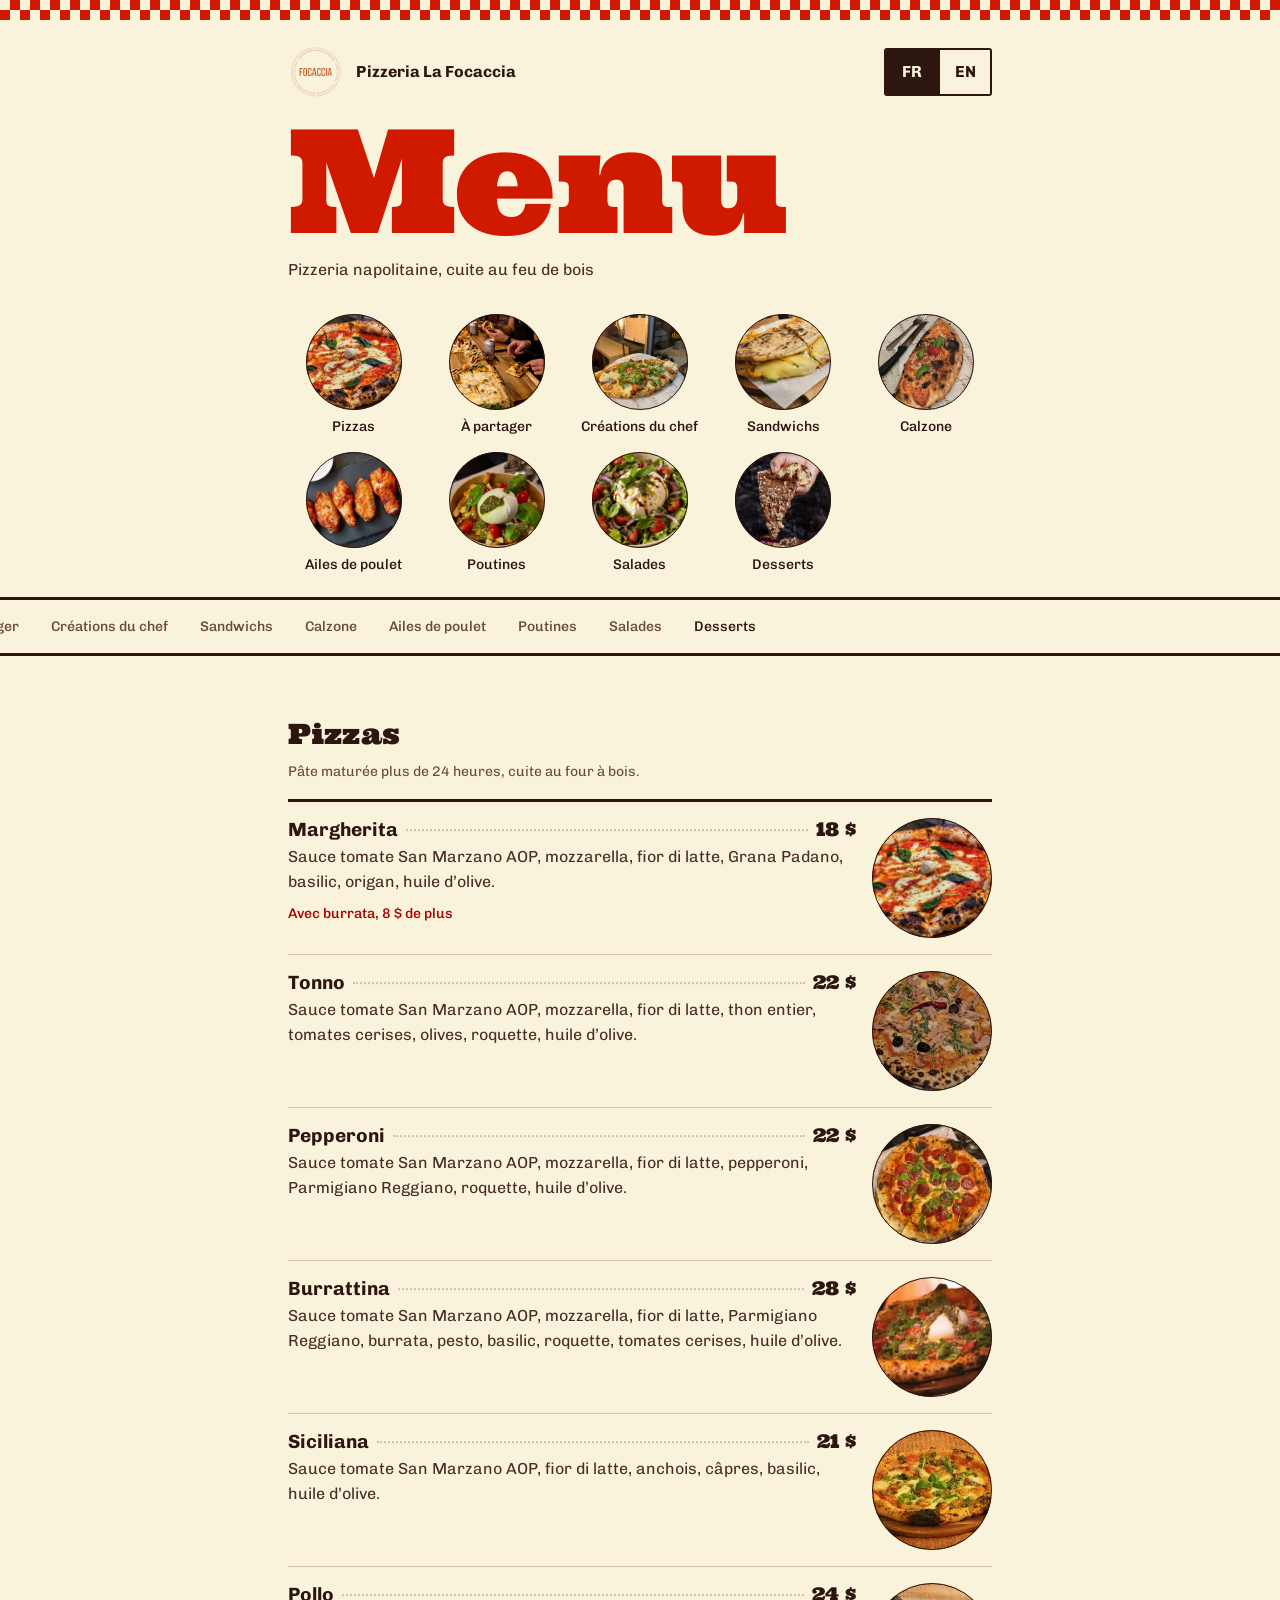
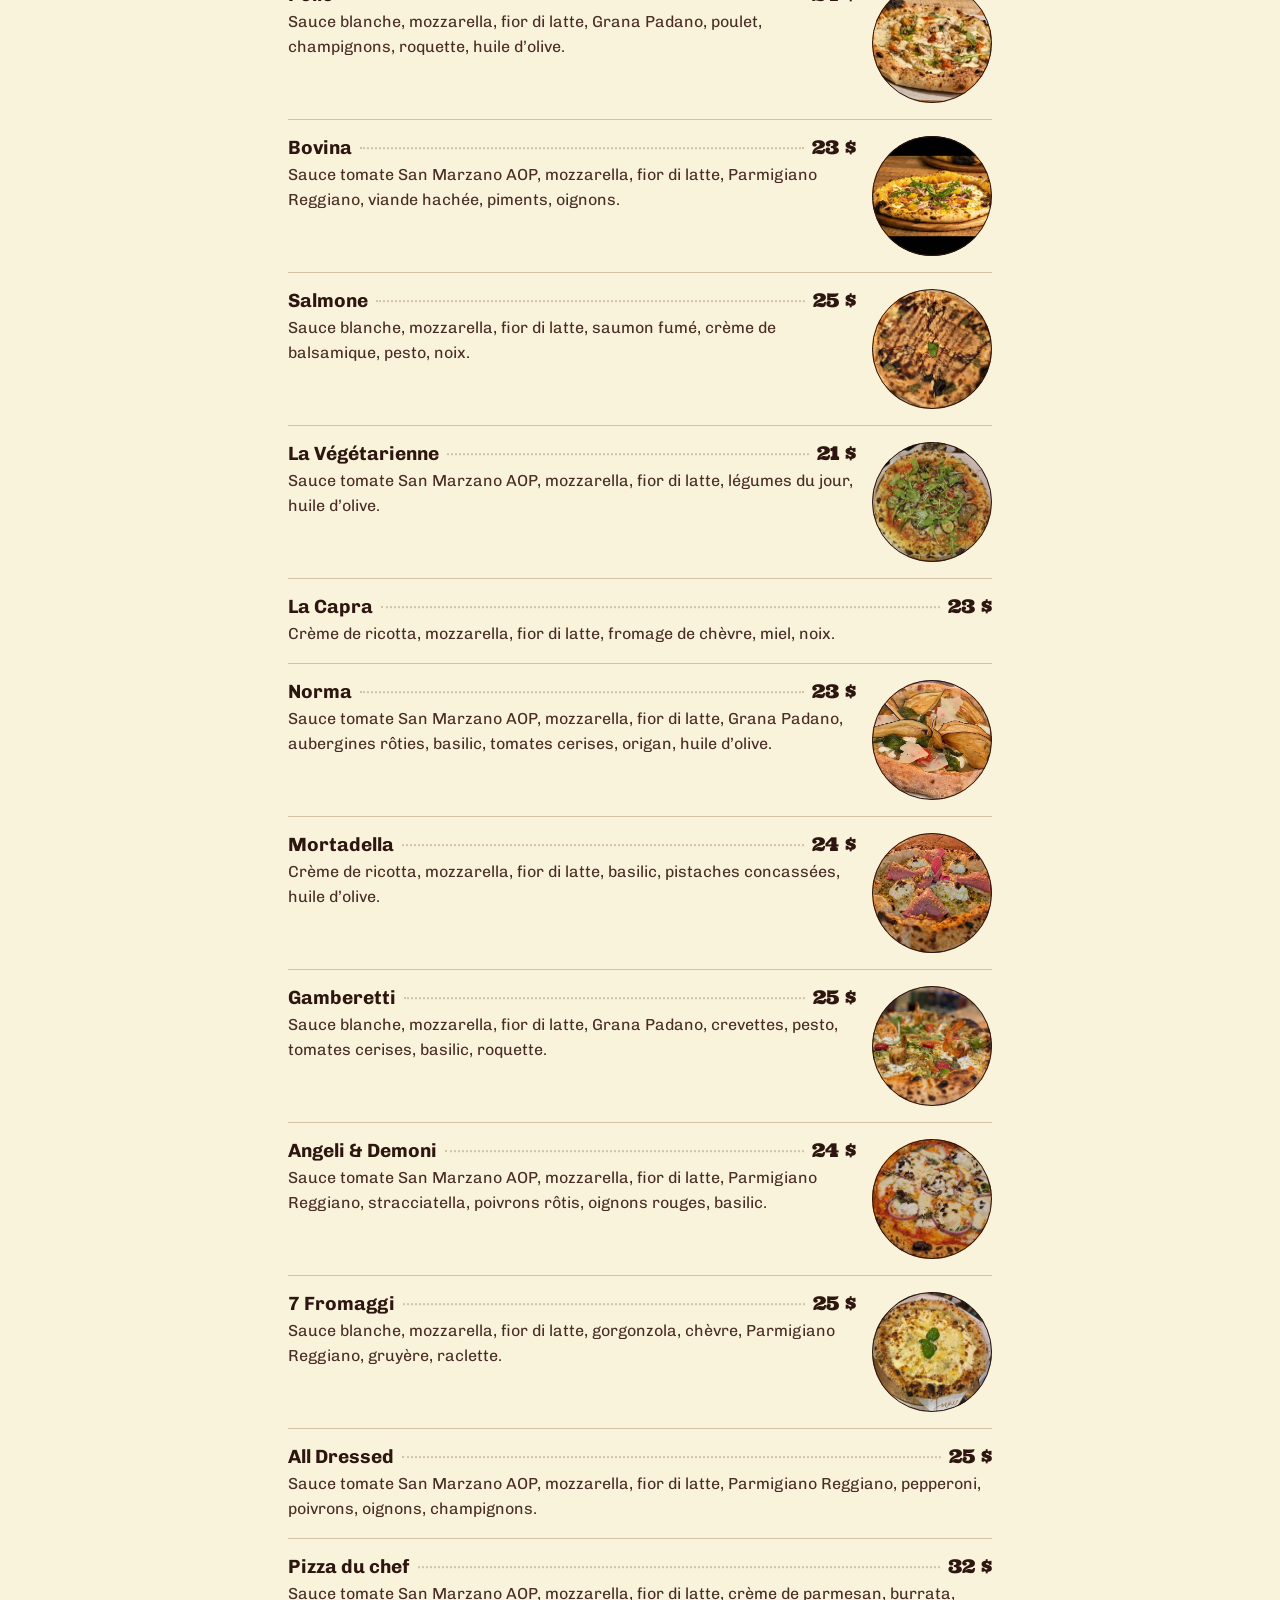
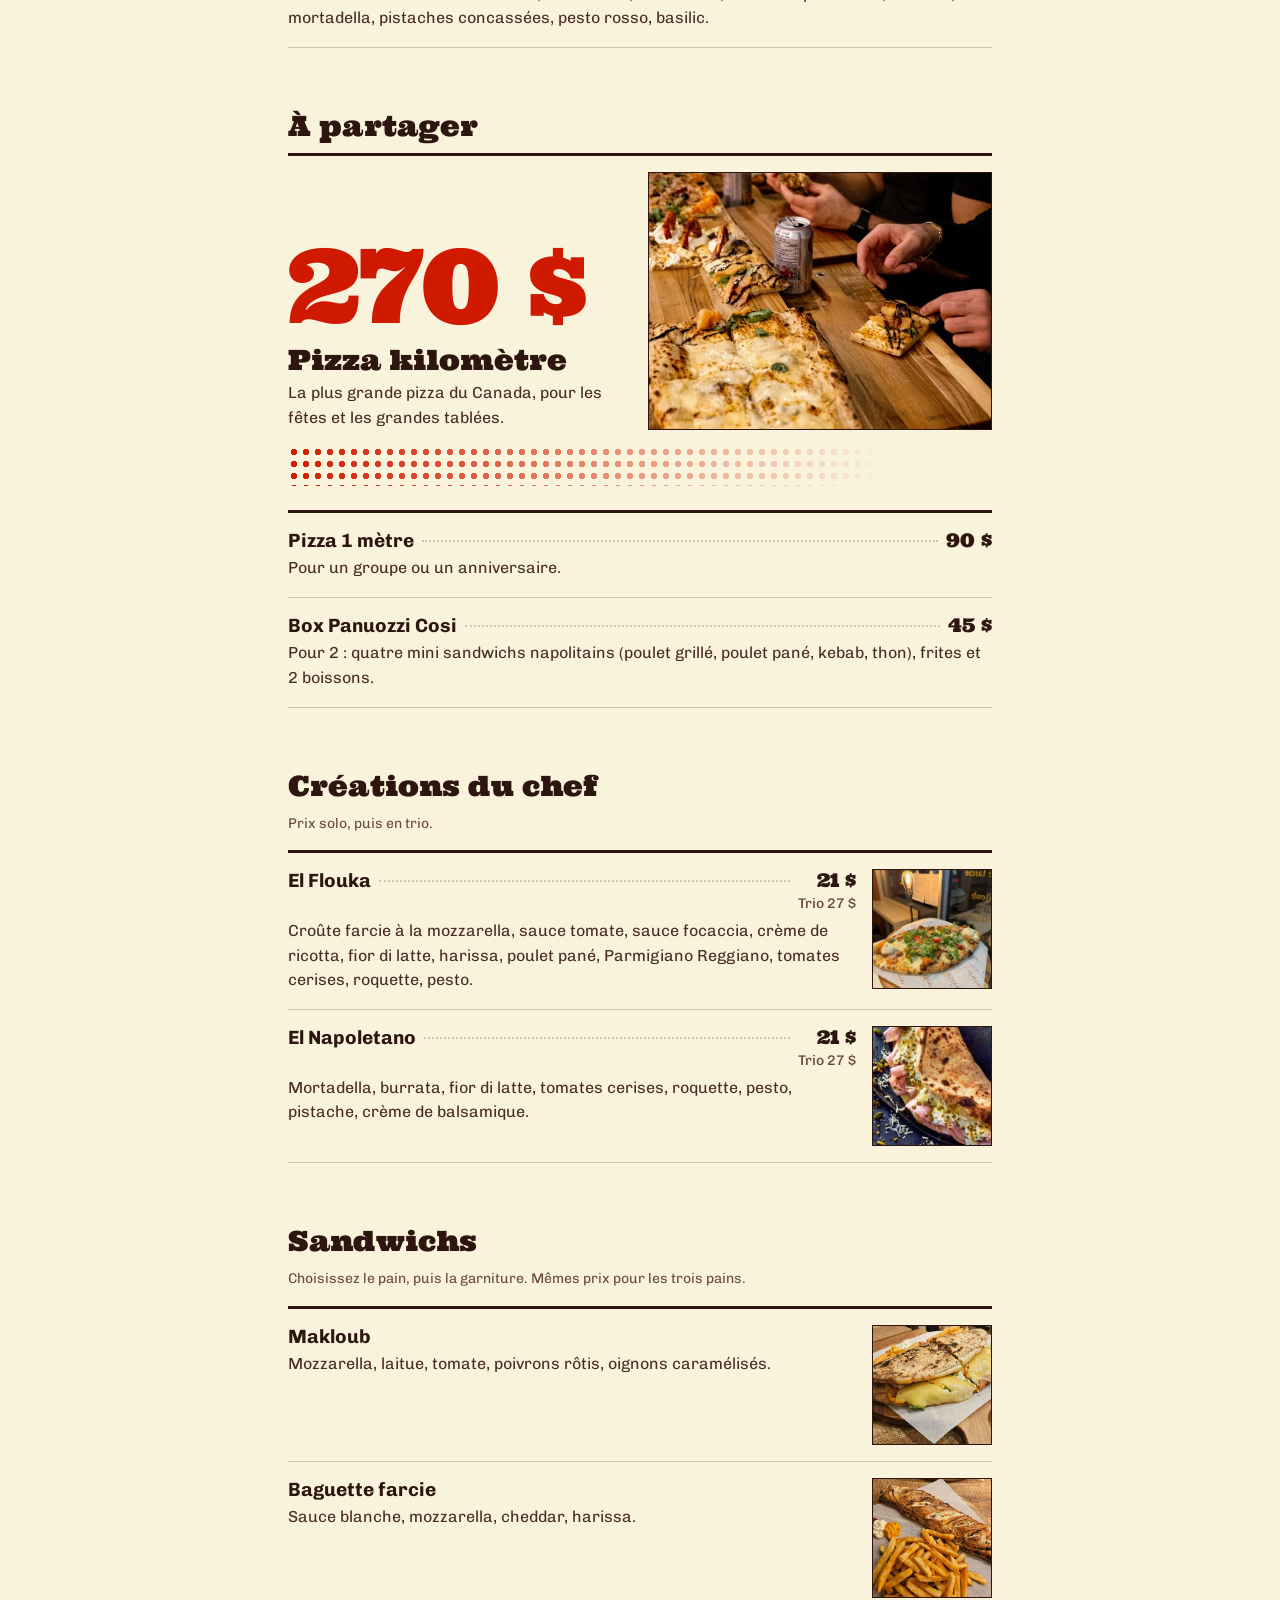
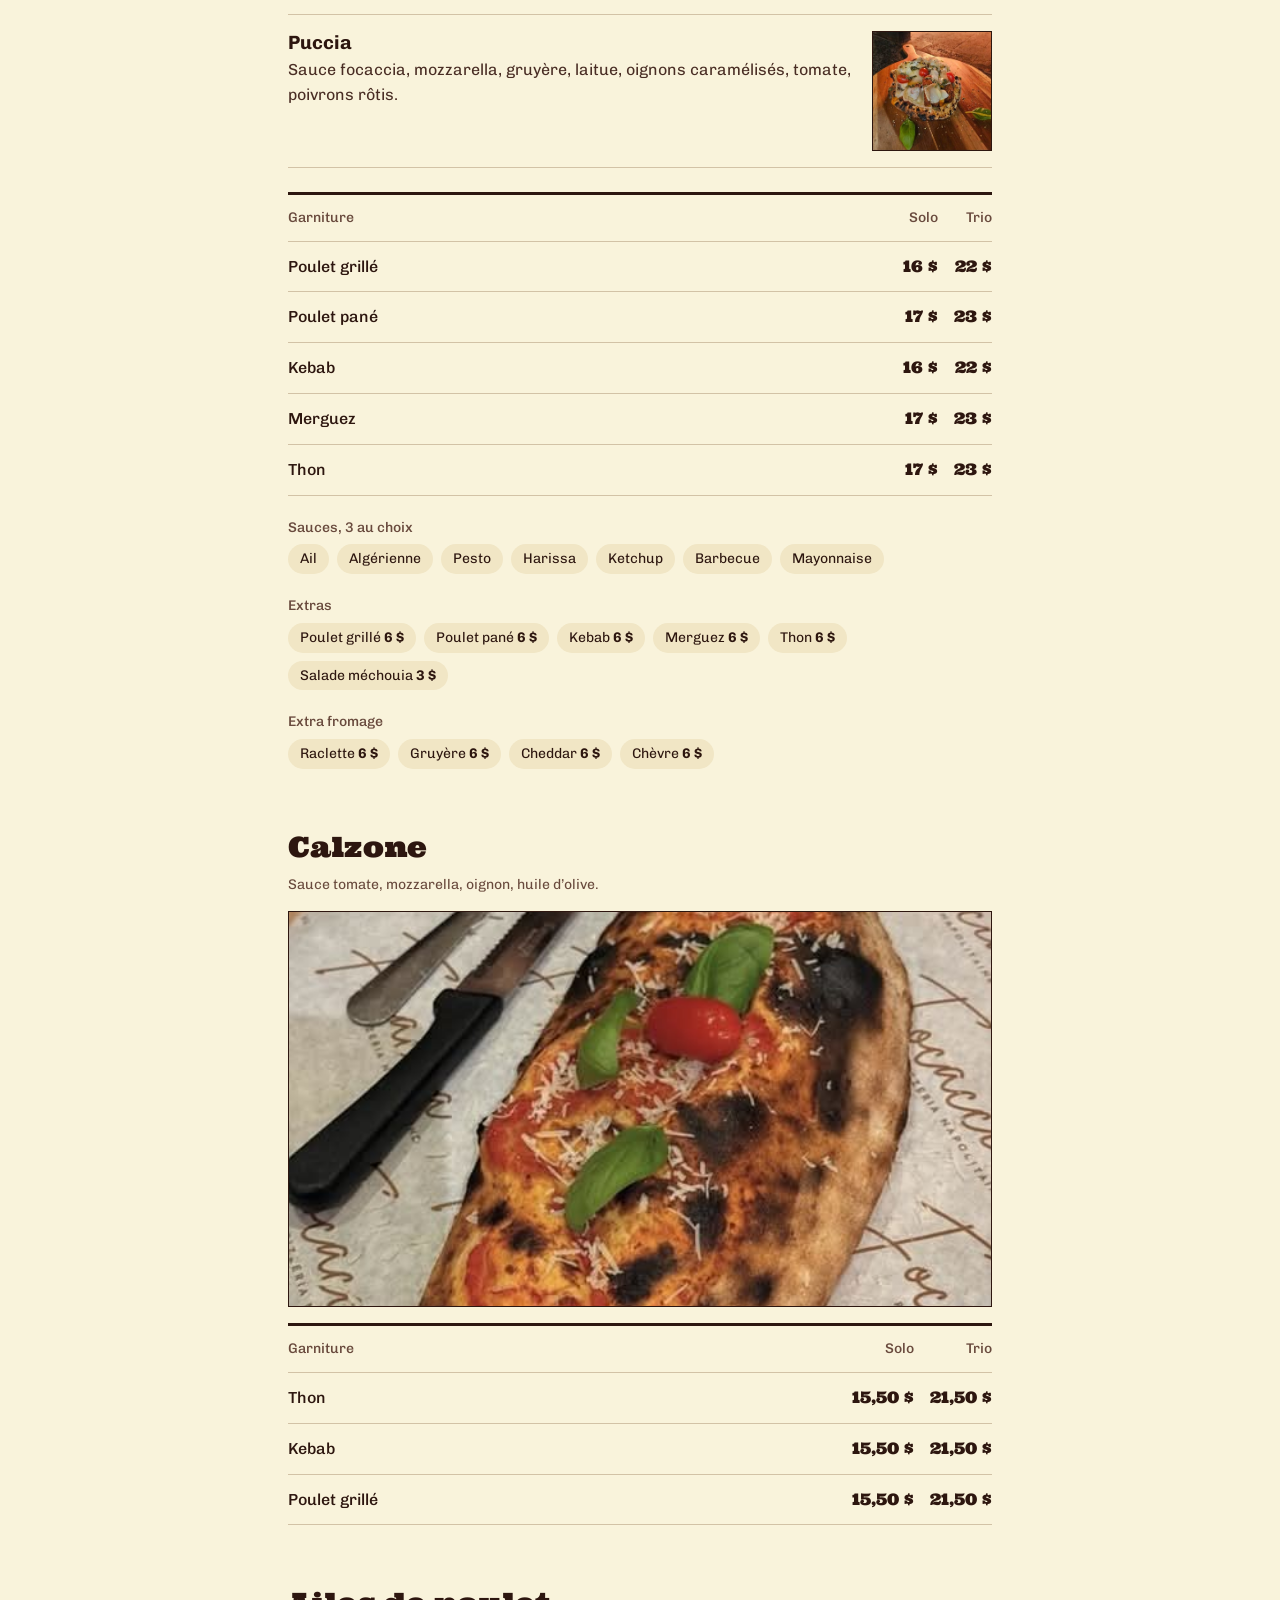
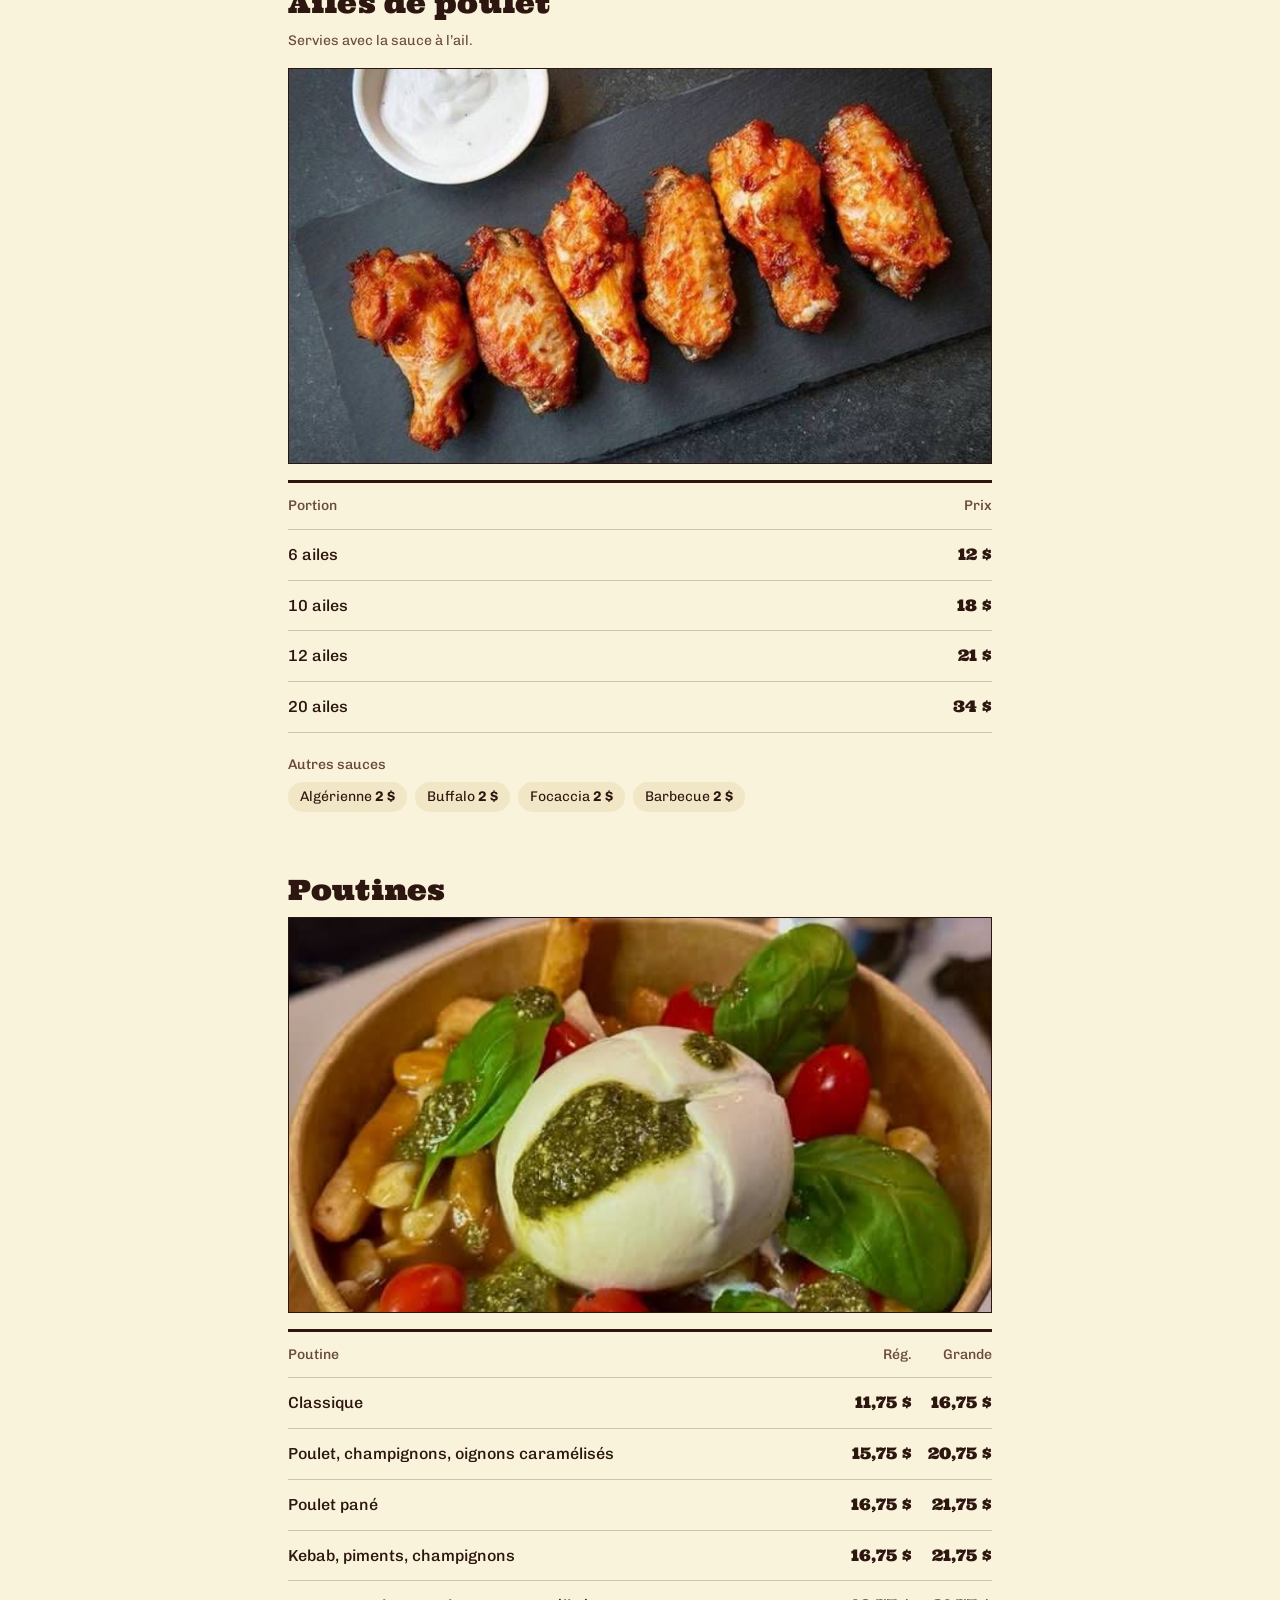
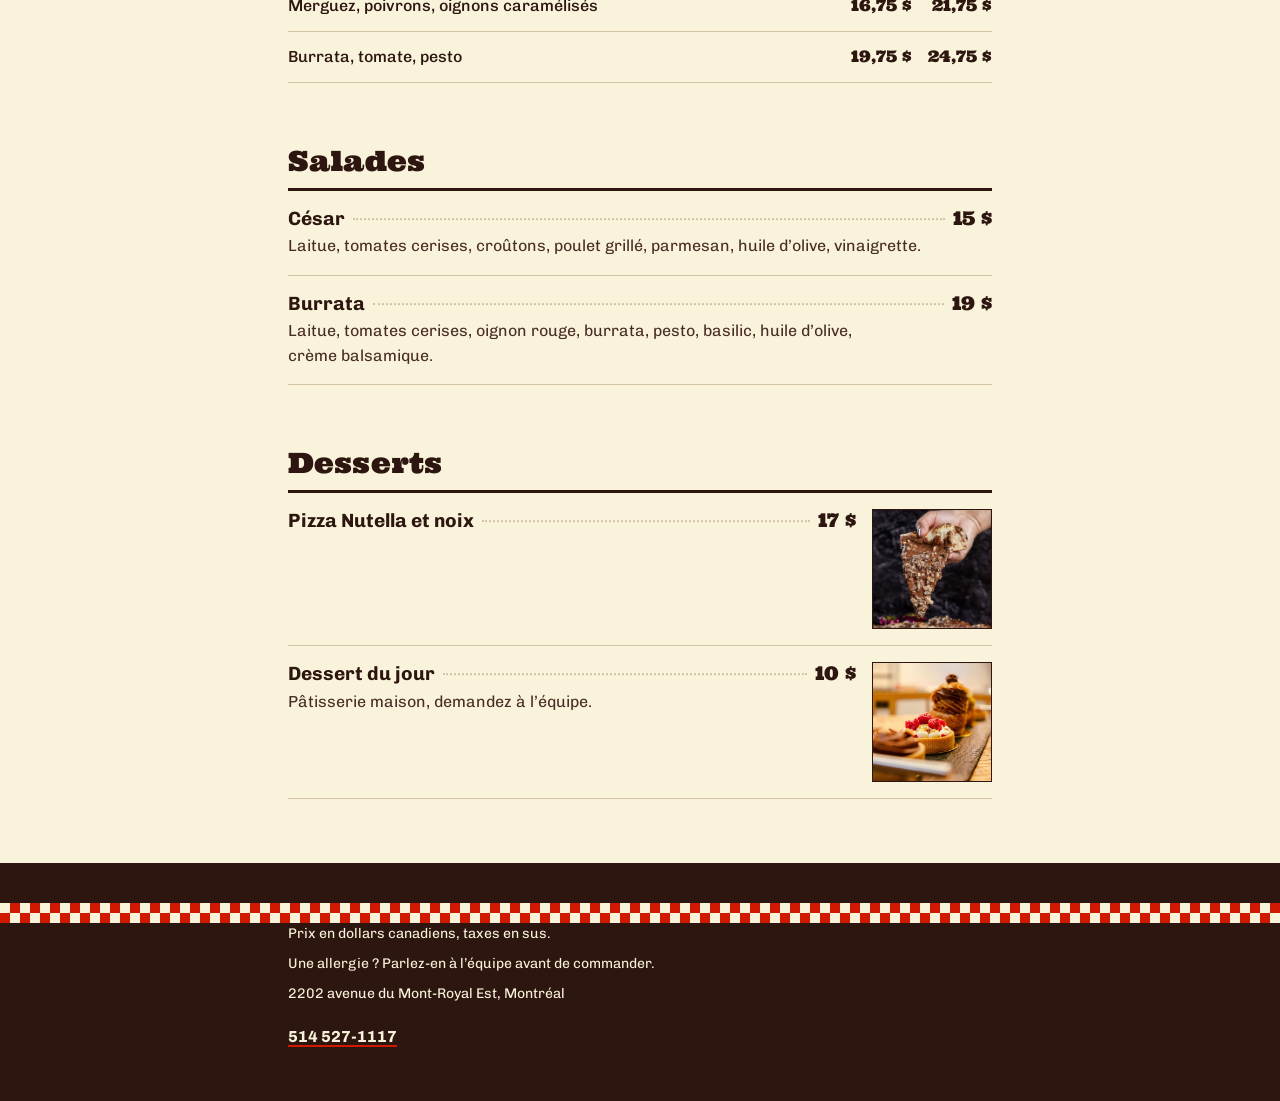
==== docs/index.html @ eb67ea98 "Salades : nouvelle photo dans la vignette ronde uniquement Co-Authored-By: Claude Opus 5.5 <noreply@" ====
<!doctype html>
<html lang="fr">
<head>
<meta charset="utf-8">
<meta name="viewport" content="width=device-width, initial-scale=1, viewport-fit=cover">
<meta name="description" content="Le menu de la pizzeria La Focaccia : pizzas napolitaines, sandwichs, poutines et desserts, avec les prix.">
<meta name="theme-color" content="#f6eed7">
<title>Menu, Pizzeria La Focaccia</title>
<link rel="alternate" hreflang="en" href="en.html">
<link rel="icon" href="img/logo-favicon.png">
<link rel="preconnect" href="https://fonts.googleapis.com">
<link rel="preconnect" href="https://fonts.gstatic.com" crossorigin>
<link href="https://fonts.googleapis.com/css2?family=Ultra&family=Chivo:wght@400;500;700&display=swap" rel="stylesheet">
<link rel="stylesheet" href="styles.css">
</head>
<body>
<div class="checker" aria-hidden="true"></div>
<header class="masthead container">
  <div class="brand"><img class="logo" src="img/logo-logo-focaccia-tampon.png" alt="Logo de la pizzeria La Focaccia" width="495" height="502" fetchpriority="high"><p class="brand-name">Pizzeria La Focaccia</p><nav class="lang" aria-label="Langue"><a href="index.html" hreflang="fr" lang="fr" class="lang-btn" aria-current="page"><span aria-hidden="true">FR</span><span class="visually-hidden">Français</span></a><a href="en.html" hreflang="en" lang="en" class="lang-btn"><span aria-hidden="true">EN</span><span class="visually-hidden">English</span></a></nav></div>
  <h1>Menu</h1>
  <p class="tagline">Pizzeria napolitaine, cuite au feu de bois</p>
</header>
<nav class="container cat-grid-wrap" aria-label="Aller à une catégorie"><ul class="cat-grid"><li><a href="#pizzas"><img class="cat-photo" src="img/pizzas-margherita.jpg" alt="" width="550" height="544" decoding="async"><span>Pizzas</span></a></li><li><a href="#partager"><img class="cat-photo" src="img/photos-plats-pizza-kilometre.jpg" alt="" width="640" height="800" decoding="async"><span>À partager</span></a></li><li><a href="#chef"><img class="cat-photo" src="img/el-flouka-el-flouka.jpg" alt="" width="550" height="733" decoding="async"><span>Créations du chef</span></a></li><li><a href="#sandwichs"><img class="cat-photo" src="img/sandwichs-makloub-poulet-grille.jpg" alt="" width="640" height="440" decoding="async"><span>Sandwichs</span></a></li><li><a href="#calzone"><img class="cat-photo" src="img/calzone-calzone-au-thon.jpg" alt="" width="550" height="574" decoding="async"><span>Calzone</span></a></li><li><a href="#ailes"><img class="cat-photo" src="img/ailes-de-poulet-6-ailes-de-poulet.jpg" alt="" width="733" height="440" decoding="async"><span>Ailes de poulet</span></a></li><li><a href="#poutines"><img class="cat-photo" src="img/poutines-poutine-burrata-tomate-et-sauce-pesto.jpg" alt="" width="550" height="689" decoding="async"><span>Poutines</span></a></li><li><a href="#salades"><img class="cat-photo" src="img/photos-plats-salade-burrata-bol.jpg" alt="" width="800" height="800" decoding="async"><span>Salades</span></a></li><li><a href="#desserts"><img class="cat-photo" src="img/pizzas-pizza-nutella-et-noix.jpg" alt="" width="550" height="639" decoding="async"><span>Desserts</span></a></li></ul></nav>
<nav class="tabs" aria-label="Catégories du menu"><ul class="container"><li><a href="#pizzas">Pizzas</a></li><li><a href="#partager">À partager</a></li><li><a href="#chef">Créations du chef</a></li><li><a href="#sandwichs">Sandwichs</a></li><li><a href="#calzone">Calzone</a></li><li><a href="#ailes">Ailes de poulet</a></li><li><a href="#poutines">Poutines</a></li><li><a href="#salades">Salades</a></li><li><a href="#desserts">Desserts</a></li></ul></nav>
<main class="container">
<section id="pizzas" class="round" aria-labelledby="h-pizzas"><h2 id="h-pizzas">Pizzas</h2><p class="note">Pâte maturée plus de 24 heures, cuite au four à bois.</p><ul class="rows"><li class="row has-photo"><div class="row-text"><div class="row-head"><h3>Margherita</h3><span class="leader" aria-hidden="true"></span><div class="prices"><span class="price">18 $</span></div></div><p class="desc">Sauce tomate San Marzano AOP, mozzarella, fior di latte, Grana Padano, basilic, origan, huile d’olive.</p><p class="extra">Avec burrata, 8 $ de plus</p></div><img class="photo" src="img/pizzas-margherita.jpg" alt="" width="550" height="544" loading="lazy" decoding="async"></li><li class="row has-photo"><div class="row-text"><div class="row-head"><h3>Tonno</h3><span class="leader" aria-hidden="true"></span><div class="prices"><span class="price">22 $</span></div></div><p class="desc">Sauce tomate San Marzano AOP, mozzarella, fior di latte, thon entier, tomates cerises, olives, roquette, huile d’olive.</p></div><img class="photo" src="img/pizzas-tonno.jpg" alt="" width="373" height="800" loading="lazy" decoding="async"></li><li class="row has-photo"><div class="row-text"><div class="row-head"><h3>Pepperoni</h3><span class="leader" aria-hidden="true"></span><div class="prices"><span class="price">22 $</span></div></div><p class="desc">Sauce tomate San Marzano AOP, mozzarella, fior di latte, pepperoni, Parmigiano Reggiano, roquette, huile d’olive.</p></div><img class="photo" src="img/pizzas-pepperoni.jpg" alt="" width="550" height="689" loading="lazy" decoding="async"></li><li class="row has-photo"><div class="row-text"><div class="row-head"><h3>Burrattina</h3><span class="leader" aria-hidden="true"></span><div class="prices"><span class="price">28 $</span></div></div><p class="desc">Sauce tomate San Marzano AOP, mozzarella, fior di latte, Parmigiano Reggiano, burrata, pesto, basilic, roquette, tomates cerises, huile d’olive.</p></div><img class="photo" src="img/pizzas-burrattina.jpg" alt="" width="533" height="800" loading="lazy" decoding="async"></li><li class="row has-photo"><div class="row-text"><div class="row-head"><h3>Siciliana</h3><span class="leader" aria-hidden="true"></span><div class="prices"><span class="price">21 $</span></div></div><p class="desc">Sauce tomate San Marzano AOP, fior di latte, anchois, câpres, basilic, huile d’olive.</p></div><img class="photo" src="img/pizzas-napoli.jpg" alt="" width="660" height="440" loading="lazy" decoding="async"></li><li class="row has-photo"><div class="row-text"><div class="row-head"><h3>Pollo</h3><span class="leader" aria-hidden="true"></span><div class="prices"><span class="price">24 $</span></div></div><p class="desc">Sauce blanche, mozzarella, fior di latte, Grana Padano, poulet, champignons, roquette, huile d’olive.</p></div><img class="photo" src="img/pizzas-pollo.jpg" alt="" width="798" height="400" loading="lazy" decoding="async"></li><li class="row has-photo"><div class="row-text"><div class="row-head"><h3>Bovina</h3><span class="leader" aria-hidden="true"></span><div class="prices"><span class="price">23 $</span></div></div><p class="desc">Sauce tomate San Marzano AOP, mozzarella, fior di latte, Parmigiano Reggiano, viande hachée, piments, oignons.</p></div><img class="photo" src="img/pizzas-bovina.jpg" alt="" width="373" height="800" loading="lazy" decoding="async"></li><li class="row has-photo"><div class="row-text"><div class="row-head"><h3>Salmone</h3><span class="leader" aria-hidden="true"></span><div class="prices"><span class="price">25 $</span></div></div><p class="desc">Sauce blanche, mozzarella, fior di latte, saumon fumé, crème de balsamique, pesto, noix.</p></div><img class="photo" src="img/pizzas-salmone.jpg" alt="" width="550" height="488" loading="lazy" decoding="async"></li><li class="row has-photo"><div class="row-text"><div class="row-head"><h3>La Végétarienne</h3><span class="leader" aria-hidden="true"></span><div class="prices"><span class="price">21 $</span></div></div><p class="desc">Sauce tomate San Marzano AOP, mozzarella, fior di latte, légumes du jour, huile d’olive.</p></div><img class="photo" src="img/pizzas-la-vegetarienne.jpg" alt="" width="550" height="584" loading="lazy" decoding="async"></li><li class="row"><div class="row-text"><div class="row-head"><h3>La Capra</h3><span class="leader" aria-hidden="true"></span><div class="prices"><span class="price">23 $</span></div></div><p class="desc">Crème de ricotta, mozzarella, fior di latte, fromage de chèvre, miel, noix.</p></div></li><li class="row has-photo"><div class="row-text"><div class="row-head"><h3>Norma</h3><span class="leader" aria-hidden="true"></span><div class="prices"><span class="price">23 $</span></div></div><p class="desc">Sauce tomate San Marzano AOP, mozzarella, fior di latte, Grana Padano, aubergines rôties, basilic, tomates cerises, origan, huile d’olive.</p></div><img class="photo" src="img/pizzas-norma.jpg" alt="" width="550" height="465" loading="lazy" decoding="async"></li><li class="row has-photo"><div class="row-text"><div class="row-head"><h3>Mortadella</h3><span class="leader" aria-hidden="true"></span><div class="prices"><span class="price">24 $</span></div></div><p class="desc">Crème de ricotta, mozzarella, fior di latte, basilic, pistaches concassées, huile d’olive.</p></div><img class="photo" src="img/pizzas-mortadella.jpg" alt="" width="573" height="440" loading="lazy" decoding="async"></li><li class="row has-photo"><div class="row-text"><div class="row-head"><h3>Gamberetti</h3><span class="leader" aria-hidden="true"></span><div class="prices"><span class="price">25 $</span></div></div><p class="desc">Sauce blanche, mozzarella, fior di latte, Grana Padano, crevettes, pesto, tomates cerises, basilic, roquette.</p></div><img class="photo" src="img/pizzas-gamberetti.jpg" alt="" width="550" height="550" loading="lazy" decoding="async"></li><li class="row has-photo"><div class="row-text"><div class="row-head"><h3>Angeli &amp; Demoni</h3><span class="leader" aria-hidden="true"></span><div class="prices"><span class="price">24 $</span></div></div><p class="desc">Sauce tomate San Marzano AOP, mozzarella, fior di latte, Parmigiano Reggiano, stracciatella, poivrons rôtis, oignons rouges, basilic.</p></div><img class="photo" src="img/pizzas-angeli-demoni.jpg" alt="" width="506" height="800" loading="lazy" decoding="async"></li><li class="row has-photo"><div class="row-text"><div class="row-head"><h3>7 Fromaggi</h3><span class="leader" aria-hidden="true"></span><div class="prices"><span class="price">25 $</span></div></div><p class="desc">Sauce blanche, mozzarella, fior di latte, gorgonzola, chèvre, Parmigiano Reggiano, gruyère, raclette.</p></div><img class="photo" src="img/pizzas-7-fromaggi.jpg" alt="" width="550" height="733" loading="lazy" decoding="async"></li><li class="row"><div class="row-text"><div class="row-head"><h3>All Dressed</h3><span class="leader" aria-hidden="true"></span><div class="prices"><span class="price">25 $</span></div></div><p class="desc">Sauce tomate San Marzano AOP, mozzarella, fior di latte, Parmigiano Reggiano, pepperoni, poivrons, oignons, champignons.</p></div></li><li class="row"><div class="row-text"><div class="row-head"><h3>Pizza du chef</h3><span class="leader" aria-hidden="true"></span><div class="prices"><span class="price">32 $</span></div></div><p class="desc">Sauce tomate San Marzano AOP, mozzarella, fior di latte, crème de parmesan, burrata, mortadella, pistaches concassées, pesto rosso, basilic.</p></div></li></ul></section><section id="partager" aria-labelledby="h-partager"><h2 id="h-partager">À partager</h2><div class="poster"><div class="poster-text"><p class="poster-figure num">270 $</p><h3 class="poster-name">Pizza kilomètre</h3><p class="desc">La plus grande pizza du Canada, pour les fêtes et les grandes tablées.</p></div><div class="screen" aria-hidden="true"></div><img class="photo" src="img/photos-plats-pizza-kilometre.jpg" alt="" width="640" height="800" loading="lazy" decoding="async"></div><ul class="rows"><li class="row"><div class="row-text"><div class="row-head"><h3>Pizza 1 mètre</h3><span class="leader" aria-hidden="true"></span><div class="prices"><span class="price">90 $</span></div></div><p class="desc">Pour un groupe ou un anniversaire.</p></div></li><li class="row"><div class="row-text"><div class="row-head"><h3>Box Panuozzi Cosi</h3><span class="leader" aria-hidden="true"></span><div class="prices"><span class="price">45 $</span></div></div><p class="desc">Pour 2 : quatre mini sandwichs napolitains (poulet grillé, poulet pané, kebab, thon), frites et 2 boissons.</p></div></li></ul></section><section id="chef" aria-labelledby="h-chef"><h2 id="h-chef">Créations du chef</h2><p class="note">Prix solo, puis en trio.</p><ul class="rows"><li class="row has-photo"><div class="row-text"><div class="row-head"><h3>El Flouka</h3><span class="leader" aria-hidden="true"></span><div class="prices"><span class="price"><span class="visually-hidden">Solo </span>21 $</span><span class="price-alt">Trio 27 $</span></div></div><p class="desc">Croûte farcie à la mozzarella, sauce tomate, sauce focaccia, crème de ricotta, fior di latte, harissa, poulet pané, Parmigiano Reggiano, tomates cerises, roquette, pesto.</p></div><img class="photo" src="img/el-flouka-el-flouka.jpg" alt="" width="550" height="733" loading="lazy" decoding="async"></li><li class="row has-photo"><div class="row-text"><div class="row-head"><h3>El Napoletano</h3><span class="leader" aria-hidden="true"></span><div class="prices"><span class="price"><span class="visually-hidden">Solo </span>21 $</span><span class="price-alt">Trio 27 $</span></div></div><p class="desc">Mortadella, burrata, fior di latte, tomates cerises, roquette, pesto, pistache, crème de balsamique.</p></div><img class="photo" src="img/el-flouka-el-napoletano.jpg" alt="" width="337" height="600" loading="lazy" decoding="async"></li></ul></section><section id="sandwichs" aria-labelledby="h-sandwichs"><h2 id="h-sandwichs">Sandwichs</h2><p class="note">Choisissez le pain, puis la garniture. Mêmes prix pour les trois pains.</p><ul class="rows"><li class="row has-photo"><div class="row-text"><div class="row-head"><h3>Makloub</h3></div><p class="desc">Mozzarella, laitue, tomate, poivrons rôtis, oignons caramélisés.</p></div><img class="photo" src="img/sandwichs-makloub-poulet-grille.jpg" alt="" width="640" height="440" loading="lazy" decoding="async"></li><li class="row has-photo"><div class="row-text"><div class="row-head"><h3>Baguette farcie</h3></div><p class="desc">Sauce blanche, mozzarella, cheddar, harissa.</p></div><img class="photo" src="img/sandwichs-baguette-farcie-poulet-grille.jpg" alt="" width="564" height="440" loading="lazy" decoding="async"></li><li class="row has-photo"><div class="row-text"><div class="row-head"><h3>Puccia</h3></div><p class="desc">Sauce focaccia, mozzarella, gruyère, laitue, oignons caramélisés, tomate, poivrons rôtis.</p></div><img class="photo" src="img/sandwichs-sandwich-puccia-poulet-grille.jpg" alt="" width="550" height="541" loading="lazy" decoding="async"></li></ul><table class="prices-table"><thead><tr><th scope="col">Garniture</th><th scope="col" class="num">Solo</th><th scope="col" class="num">Trio</th></tr></thead><tbody><tr><th scope="row">Poulet grillé</th><td class="num">16 $</td><td class="num">22 $</td></tr><tr><th scope="row">Poulet pané</th><td class="num">17 $</td><td class="num">23 $</td></tr><tr><th scope="row">Kebab</th><td class="num">16 $</td><td class="num">22 $</td></tr><tr><th scope="row">Merguez</th><td class="num">17 $</td><td class="num">23 $</td></tr><tr><th scope="row">Thon</th><td class="num">17 $</td><td class="num">23 $</td></tr></tbody></table><div class="extras"><h3>Sauces, 3 au choix</h3><ul class="chips"><li>Ail</li><li>Algérienne</li><li>Pesto</li><li>Harissa</li><li>Ketchup</li><li>Barbecue</li><li>Mayonnaise</li></ul></div><div class="extras"><h3>Extras</h3><ul class="chips"><li>Poulet grillé <span class="num">6 $</span></li><li>Poulet pané <span class="num">6 $</span></li><li>Kebab <span class="num">6 $</span></li><li>Merguez <span class="num">6 $</span></li><li>Thon <span class="num">6 $</span></li><li>Salade méchouia <span class="num">3 $</span></li></ul></div><div class="extras"><h3>Extra fromage</h3><ul class="chips"><li>Raclette <span class="num">6 $</span></li><li>Gruyère <span class="num">6 $</span></li><li>Cheddar <span class="num">6 $</span></li><li>Chèvre <span class="num">6 $</span></li></ul></div></section><section id="calzone" aria-labelledby="h-calzone"><h2 id="h-calzone">Calzone</h2><p class="note">Sauce tomate, mozzarella, oignon, huile d’olive.</p><img class="photo photo-wide" src="img/calzone-calzone-au-thon.jpg" alt="" width="550" height="574" loading="lazy" decoding="async"><table class="prices-table"><thead><tr><th scope="col">Garniture</th><th scope="col" class="num">Solo</th><th scope="col" class="num">Trio</th></tr></thead><tbody><tr><th scope="row">Thon</th><td class="num">15,50 $</td><td class="num">21,50 $</td></tr><tr><th scope="row">Kebab</th><td class="num">15,50 $</td><td class="num">21,50 $</td></tr><tr><th scope="row">Poulet grillé</th><td class="num">15,50 $</td><td class="num">21,50 $</td></tr></tbody></table></section><section id="ailes" aria-labelledby="h-ailes"><h2 id="h-ailes">Ailes de poulet</h2><p class="note">Servies avec la sauce à l’ail.</p><img class="photo photo-wide" src="img/ailes-de-poulet-6-ailes-de-poulet.jpg" alt="" width="733" height="440" loading="lazy" decoding="async"><table class="prices-table"><thead><tr><th scope="col">Portion</th><th scope="col" class="num">Prix</th></tr></thead><tbody><tr><th scope="row">6 ailes</th><td class="num">12 $</td></tr><tr><th scope="row">10 ailes</th><td class="num">18 $</td></tr><tr><th scope="row">12 ailes</th><td class="num">21 $</td></tr><tr><th scope="row">20 ailes</th><td class="num">34 $</td></tr></tbody></table><div class="extras"><h3>Autres sauces</h3><ul class="chips"><li>Algérienne <span class="num">2 $</span></li><li>Buffalo <span class="num">2 $</span></li><li>Focaccia <span class="num">2 $</span></li><li>Barbecue <span class="num">2 $</span></li></ul></div></section><section id="poutines" aria-labelledby="h-poutines"><h2 id="h-poutines">Poutines</h2><img class="photo photo-wide" src="img/poutines-poutine-burrata-tomate-et-sauce-pesto.jpg" alt="" width="550" height="689" loading="lazy" decoding="async"><table class="prices-table"><thead><tr><th scope="col">Poutine</th><th scope="col" class="num">Rég.</th><th scope="col" class="num">Grande</th></tr></thead><tbody><tr><th scope="row">Classique</th><td class="num">11,75 $</td><td class="num">16,75 $</td></tr><tr><th scope="row">Poulet, champignons, oignons caramélisés</th><td class="num">15,75 $</td><td class="num">20,75 $</td></tr><tr><th scope="row">Poulet pané</th><td class="num">16,75 $</td><td class="num">21,75 $</td></tr><tr><th scope="row">Kebab, piments, champignons</th><td class="num">16,75 $</td><td class="num">21,75 $</td></tr><tr><th scope="row">Merguez, poivrons, oignons caramélisés</th><td class="num">16,75 $</td><td class="num">21,75 $</td></tr><tr><th scope="row">Burrata, tomate, pesto</th><td class="num">19,75 $</td><td class="num">24,75 $</td></tr></tbody></table></section><section id="salades" aria-labelledby="h-salades"><h2 id="h-salades">Salades</h2><ul class="rows"><li class="row"><div class="row-text"><div class="row-head"><h3>César</h3><span class="leader" aria-hidden="true"></span><div class="prices"><span class="price">15 $</span></div></div><p class="desc">Laitue, tomates cerises, croûtons, poulet grillé, parmesan, huile d’olive, vinaigrette.</p></div></li><li class="row"><div class="row-text"><div class="row-head"><h3>Burrata</h3><span class="leader" aria-hidden="true"></span><div class="prices"><span class="price">19 $</span></div></div><p class="desc">Laitue, tomates cerises, oignon rouge, burrata, pesto, basilic, huile d’olive, crème balsamique.</p></div></li></ul></section><section id="desserts" aria-labelledby="h-desserts"><h2 id="h-desserts">Desserts</h2><ul class="rows"><li class="row has-photo"><div class="row-text"><div class="row-head"><h3>Pizza Nutella et noix</h3><span class="leader" aria-hidden="true"></span><div class="prices"><span class="price">17 $</span></div></div></div><img class="photo" src="img/pizzas-pizza-nutella-et-noix.jpg" alt="" width="550" height="639" loading="lazy" decoding="async"></li><li class="row has-photo"><div class="row-text"><div class="row-head"><h3>Dessert du jour</h3><span class="leader" aria-hidden="true"></span><div class="prices"><span class="price">10 $</span></div></div><p class="desc">Pâtisserie maison, demandez à l’équipe.</p></div><img class="photo" src="img/photos-plats-desserts-maison.jpg" alt="" width="800" height="798" loading="lazy" decoding="async"></li></ul></section>
</main>
<footer class="foot">
  <div class="checker" aria-hidden="true"></div>
  <div class="container">
    <p>Prix en dollars canadiens, taxes en sus.</p>
    <p>Une allergie ? Parlez-en à l’équipe avant de commander.</p>
    <p>2202 avenue du Mont-Royal Est, Montréal</p>
    <p><a href="tel:+15145271117">514 527-1117</a></p>
    
  </div>
</footer>
<script src="menu.js" defer></script>
</body>
</html>
---- docs/styles.css ----
/* Hallmark · shape: app screen · genre: playful · theme: Halftone (deal manual (dealt studio/formwork/riso refused: cool paper, concrete, pink), seed code-menu-neapolitan-wood-fired-1c4a·cd145ac8·2026-10-26·r0) · brand: La Focaccia (spec 2026-10-26)
 * nav: sticky category tab row that scrolls sideways · signature: a giant spot Menu under a tablecloth strip, then the menu read like the back of a can with dotted leaders; the 270 $ kilometre pizza as the one poster · states: static content, current tab · halftone: cream
 * axes: light/slab-serif/warm · posture: committed · contrast: pass · v2.0.0 */
/* Note: the checker strip is the Italian tablecloth, from the user's Pinterest references (Pop's Pizza), a deliberate second texture */
/* Hallmark · pre-emit critique: P4 H4 E4 S4 R4 V4 · weakest: S, a ruled price list fits any pizzeria; made the sandwich section one shared garnish table and the kilometre price the poster */
@import url("./tokens.css");
@import url("./base.css");

:root {
  --menu-measure: 44rem;
  --tab-h: 56px;
  --thumb: 88px;
}
html { scroll-padding-top: calc(var(--tab-h) + var(--space-md)); }
.container { max-width: calc(var(--menu-measure) + 2 * var(--gutter)); }

/* Masthead: a giant spot "Menu" under a tablecloth strip */
.checker {
  height: 20px;
  background: repeating-conic-gradient(var(--color-accent) 0 25%, var(--color-paper) 0 50%) 0 0 / 20px 20px;
}
.masthead { padding-block: var(--space-lg) var(--space-md); }
.brand { display: flex; align-items: center; gap: var(--space-sm); }
.logo { width: 56px; height: 56px; flex: none; }
.brand-name { font-weight: 700; font-size: var(--text-md); color: var(--color-ink); }
.masthead h1 { max-width: none; margin-top: var(--space-md); font: 400 clamp(4rem, 21vw, 9rem)/0.9 var(--font-display); letter-spacing: -0.02em; color: var(--color-accent); white-space: nowrap; overflow-wrap: normal; }
.tagline { color: var(--color-ink-2); font-size: var(--text-md); margin-top: var(--space-sm); }

/* Category grid: one round photo per category */
.cat-grid-wrap { padding-block: var(--space-md) var(--space-lg); }
.cat-grid { display: grid; grid-template-columns: repeat(3, minmax(0, 1fr)); gap: var(--space-md) var(--space-sm); list-style: none; margin: 0; padding: 0; }
.cat-grid a { display: flex; flex-direction: column; align-items: center; gap: var(--space-xs); min-height: 44px; text-align: center; text-decoration: none; color: var(--color-ink); font-weight: 500; font-size: var(--text-sm); line-height: 1.25; }
.cat-photo { width: 100%; max-width: 96px; aspect-ratio: 1; height: auto; object-fit: cover; border-radius: 50%; outline: var(--rule-hair) solid var(--color-ink); outline-offset: calc(-1 * var(--rule-hair)); transition: transform var(--dur-short) var(--ease-out); }
.cat-blank { display: block; background: radial-gradient(var(--color-dot) var(--halftone-dot), transparent calc(var(--halftone-dot) + 0.5px)) 0 0 / var(--halftone-size) var(--halftone-size), var(--color-paper-2); }
.cat-grid a:hover .cat-photo { transform: scale(1.04); }
.cat-grid a:active .cat-photo { transform: scale(0.97); }
.cat-grid a:hover span:last-child { text-decoration: underline; text-decoration-color: var(--color-accent); text-decoration-thickness: 2px; }

/* Category tabs */
.tabs { position: sticky; top: 0; z-index: var(--z-sticky-nav); background: var(--color-paper); border-block: var(--rule-bar) solid var(--color-ink); }
.tabs ul { display: flex; gap: var(--space-xs); margin: 0; list-style: none; overflow-x: auto; scrollbar-width: none; overscroll-behavior-x: contain; }
.tabs ul::-webkit-scrollbar { display: none; }
.tabs a {
  display: flex; align-items: center; height: var(--tab-h); padding-inline: var(--space-sm); white-space: nowrap;
  font-weight: 500; font-size: var(--text-sm); color: var(--color-muted); text-decoration: none;
  border-bottom: var(--rule-bar) solid transparent; margin-bottom: calc(-1 * var(--rule-bar));
  transition: color var(--dur-short) var(--ease-out), border-color var(--dur-short) var(--ease-out);
}
.tabs a:hover { color: var(--color-ink); }
.tabs a[aria-current="true"] { color: var(--color-ink); border-bottom-color: var(--color-accent); }
.tabs a:active { color: var(--color-ink); background: var(--color-paper-2); }
.tabs a:focus-visible { outline-offset: -4px; }

/* Sections */
main { padding-bottom: var(--space-2xl); }
section { padding-top: var(--space-2xl); }
h2 { font-size: var(--text-2xl); color: var(--color-ink); padding-bottom: var(--space-sm); }
.note { color: var(--color-muted); font-size: var(--text-sm); padding-bottom: var(--space-md); }
h3 { font-family: var(--font-body); font-weight: 700; font-size: var(--text-lg); letter-spacing: 0; color: var(--color-ink); }
.extras h3 { margin: 0 0 var(--space-xs); font-weight: 500; font-size: var(--text-sm); color: var(--color-muted); }

/* Ruled rows: the back of the can */
.rows { list-style: none; margin: 0; padding: 0; border-top: var(--rule-bar) solid var(--color-ink); }
.row { display: grid; grid-template-columns: minmax(0, 1fr); gap: var(--space-md); padding-block: var(--space-md); border-bottom: var(--rule-hair) solid var(--color-rule); }
.row.has-photo { grid-template-columns: minmax(0, 1fr) var(--thumb); }
.row-head { display: flex; align-items: baseline; gap: var(--space-xs); }
.row-head h3 { flex: 0 1 auto; }
.leader { flex: 1 1 var(--space-md); min-width: var(--space-md); align-self: baseline; border-bottom: 2px dotted var(--color-rule); transform: translateY(-0.3em); }
.prices { display: flex; flex-direction: column; align-items: flex-end; flex: none; }
.price { font-family: var(--font-display); font-size: var(--text-lg); line-height: 1.08; color: var(--color-ink); font-variant-numeric: tabular-nums; white-space: nowrap; }
.price-alt { font-size: var(--text-sm); font-weight: 500; color: var(--color-muted); white-space: nowrap; margin-top: var(--space-3xs); }
.desc { color: var(--color-ink-2); font-size: var(--text-md); margin-top: var(--space-2xs); }
.extra { display: inline-block; margin-top: var(--space-xs); font-size: var(--text-sm); font-weight: 500; color: var(--color-accent-deep); }
.photo { width: var(--thumb); height: var(--thumb); object-fit: cover; outline: var(--rule-hair) solid var(--color-ink); outline-offset: calc(-1 * var(--rule-hair)); background: var(--color-paper-2); }
.round .photo { border-radius: 50%; }
.photo-wide { width: 100%; height: auto; aspect-ratio: 16 / 9; margin-bottom: var(--space-md); }

/* The poster: one real price, set big */
.poster { display: grid; grid-template-columns: minmax(0, 1fr); gap: var(--space-md); padding-bottom: var(--space-lg); border-top: var(--rule-bar) solid var(--color-ink); padding-top: var(--space-md); }
.poster-text { container-type: inline-size; min-width: 0; }
.poster-figure { font: 400 min(11rem, 30cqi)/0.9 var(--font-display); letter-spacing: -0.02em; color: var(--color-accent); white-space: nowrap; }
.poster-name { font-family: var(--font-display); font-weight: 400; font-size: var(--text-2xl); margin-top: var(--space-sm); }
.poster .photo { width: 100%; height: auto; aspect-ratio: 4 / 3; }
.screen { position: relative; isolation: isolate; height: 40px; }
.screen::before {
  content: ""; position: absolute; inset: 0; z-index: -1; pointer-events: none;
  background: radial-gradient(var(--color-dot) var(--halftone-dot), transparent calc(var(--halftone-dot) + 0.5px)) 0 0 / var(--halftone-size) var(--halftone-size);
  mask: linear-gradient(90deg, var(--color-ink) 0%, transparent 85%);
}

/* Price tables */
.prices-table { width: 100%; border-collapse: collapse; border-top: var(--rule-bar) solid var(--color-ink); }
.prices-table th, .prices-table td { padding: var(--space-sm) 0; border-bottom: var(--rule-hair) solid var(--color-rule); text-align: left; vertical-align: baseline; }
.prices-table thead th { font-weight: 500; font-size: var(--text-sm); color: var(--color-muted); white-space: nowrap; }
.prices-table tbody th { font-weight: 500; color: var(--color-ink); padding-right: var(--space-md); }
.prices-table .num { text-align: right; padding-left: var(--space-md); white-space: nowrap; width: 1%; }
.prices-table td.num { font-family: var(--font-display); color: var(--color-ink); }
.rows + .prices-table, .prices-table + .rows { margin-top: var(--space-lg); }

/* Sauces and extras */
.extras { margin-top: var(--space-lg); }
.chips { display: flex; flex-wrap: wrap; gap: var(--space-xs); list-style: none; margin: 0; padding: 0; }
.chips li { padding: var(--space-2xs) var(--space-sm); border-radius: var(--radius-pill); background: var(--color-paper-2); font-size: var(--text-sm); color: var(--color-ink); }
.chips .num { font-weight: 700; }

/* Footer: the one ink band */
.foot { background: var(--color-ink); color: var(--color-paper); padding-block: var(--space-xl); font-size: var(--text-sm); }
.foot p + p { margin-top: var(--space-xs); }
.foot a { color: var(--color-paper); text-decoration-color: var(--color-accent); text-decoration-thickness: 2px; display: inline-block; padding-block: var(--space-sm); font-weight: 700; font-size: var(--text-md); }
.foot .credit a { font-weight: 400; font-size: var(--text-xs); padding-block: var(--space-xs); color: var(--color-paper-3); }
.foot a:hover { text-decoration-color: var(--color-paper); }
.foot a:active { color: var(--color-paper-2); }
.foot a:focus-visible { outline-color: var(--color-paper); }

@media (min-width: 40rem) {
  :root { --thumb: 120px; }
  .cat-grid { grid-template-columns: repeat(5, minmax(0, 1fr)); }
  .poster { grid-template-columns: minmax(0, 1fr) minmax(0, 1fr); align-items: end; }
  .poster .screen { grid-column: 1 / -1; grid-row: 2; }
}

/* Language switch: both choices always visible, the current one printed solid */
.brand .lang { margin-left: auto; }
.lang { display: flex; border: 2px solid var(--color-ink); border-radius: var(--radius-input); overflow: hidden; flex: none; }
.lang-btn {
  display: flex; align-items: center; justify-content: center; min-width: 52px; min-height: 44px; padding-inline: var(--space-sm);
  font-weight: 700; font-size: var(--text-md); color: var(--color-ink); text-decoration: none; background: var(--color-paper);
  transition: background-color var(--dur-short) var(--ease-out), color var(--dur-short) var(--ease-out);
}
.lang-btn + .lang-btn { border-left: 2px solid var(--color-ink); }
.lang-btn:hover { background: var(--color-paper-2); }
.lang-btn:active { background: var(--color-paper-3); }
.lang-btn[aria-current="page"] { background: var(--color-ink); color: var(--color-paper); }
.lang-btn:focus-visible { outline-offset: -4px; outline-color: var(--color-accent); }
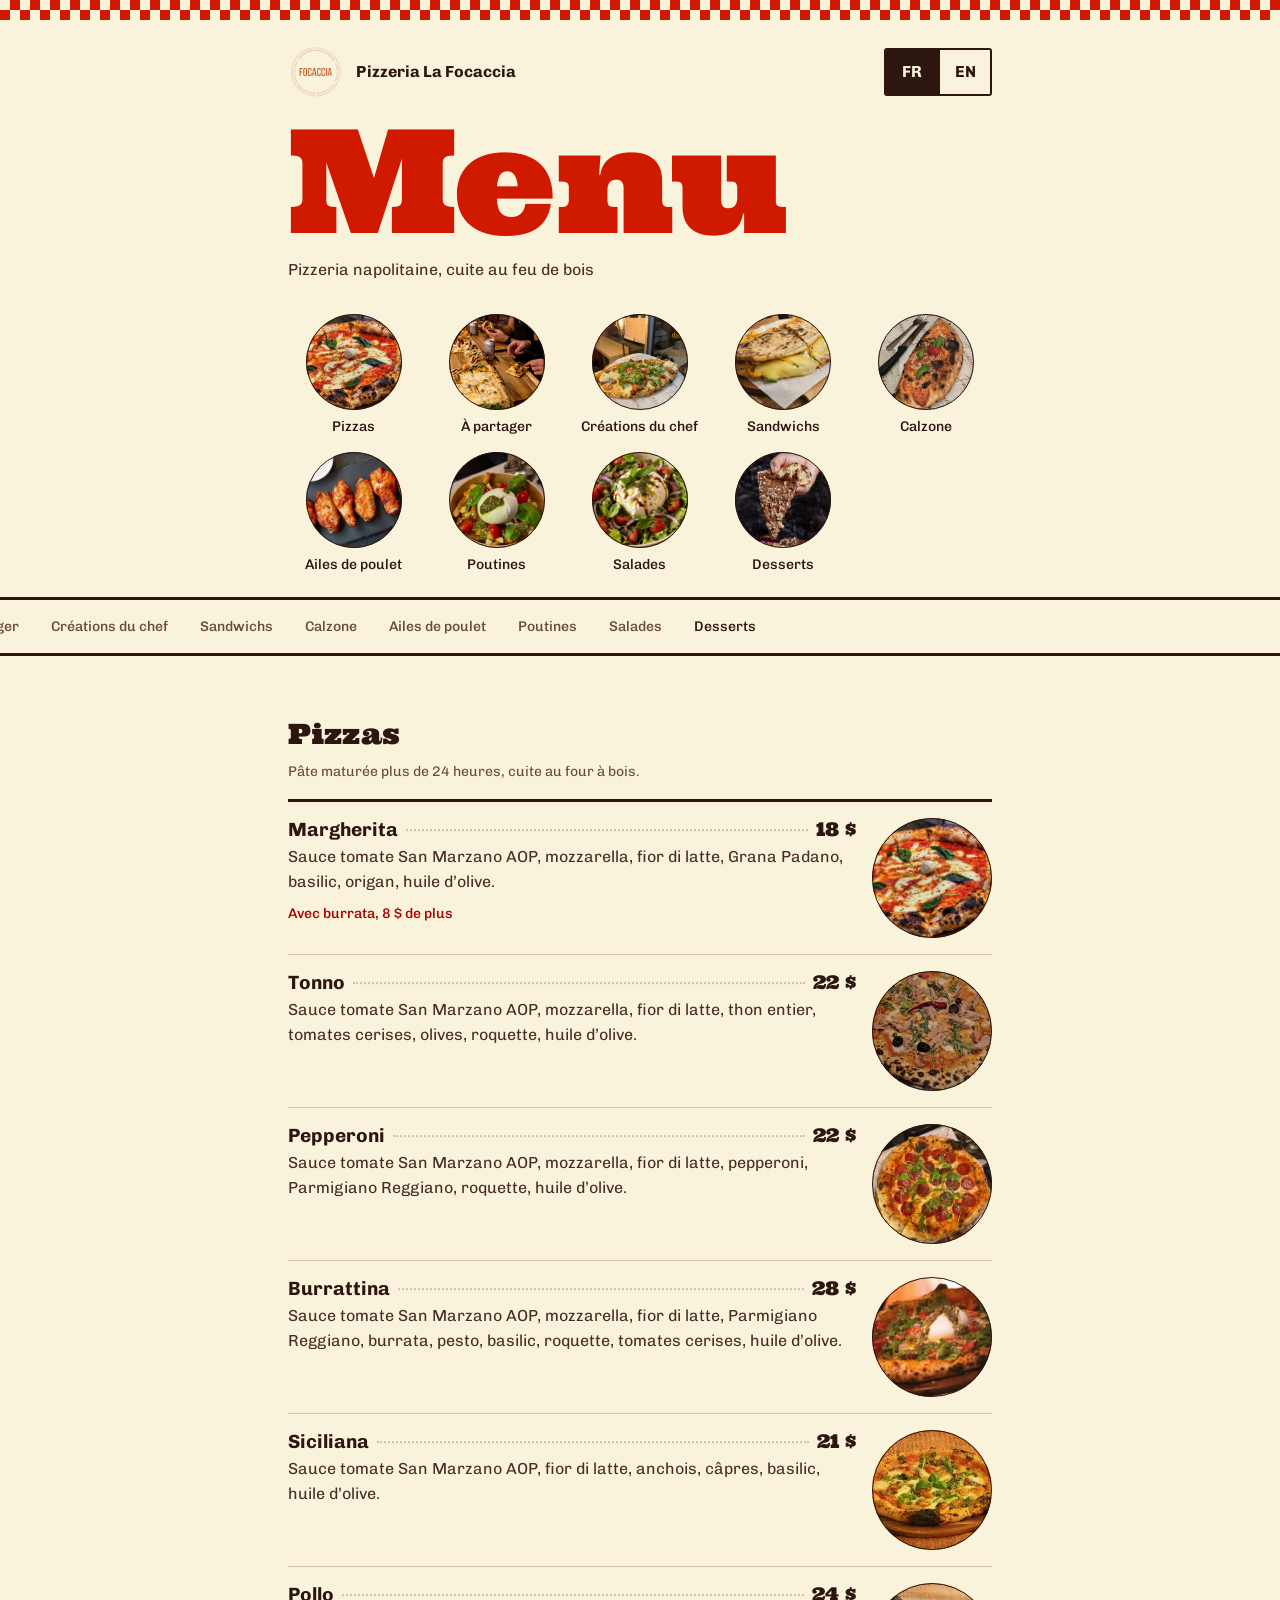
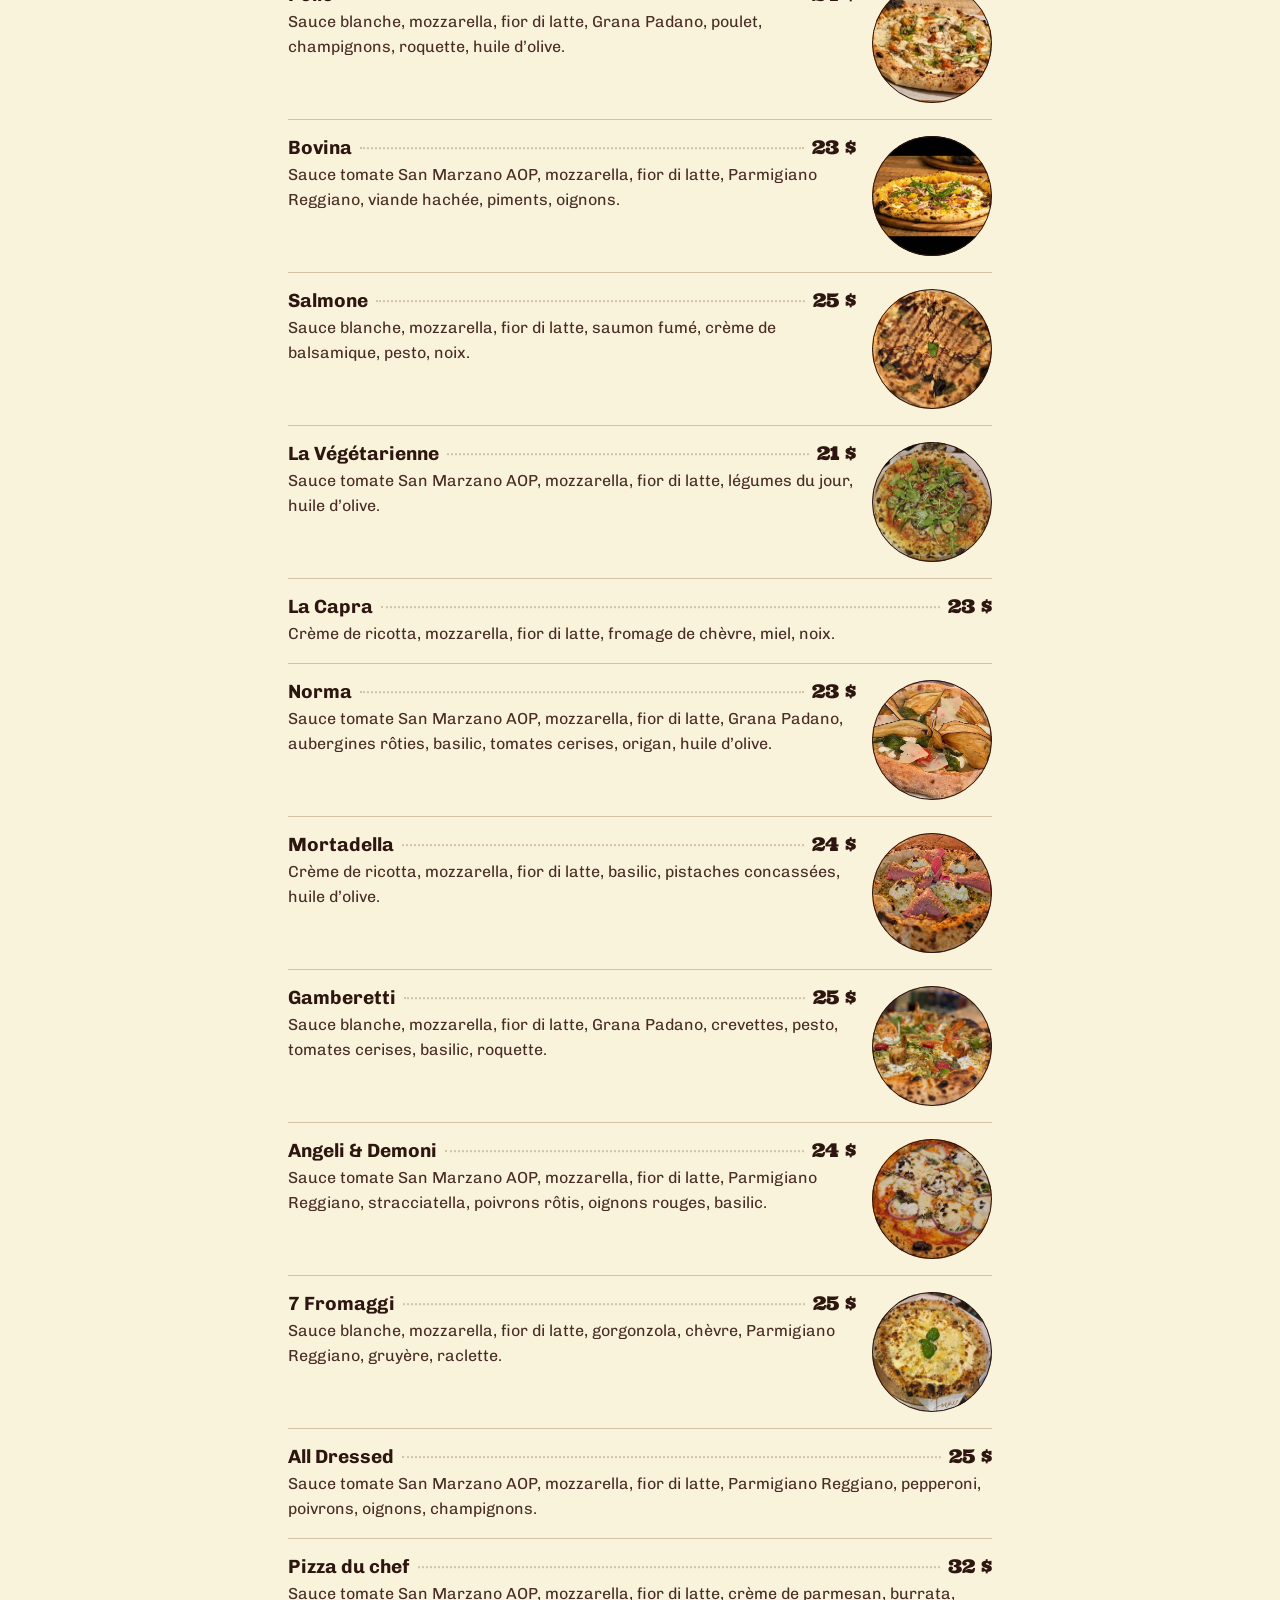
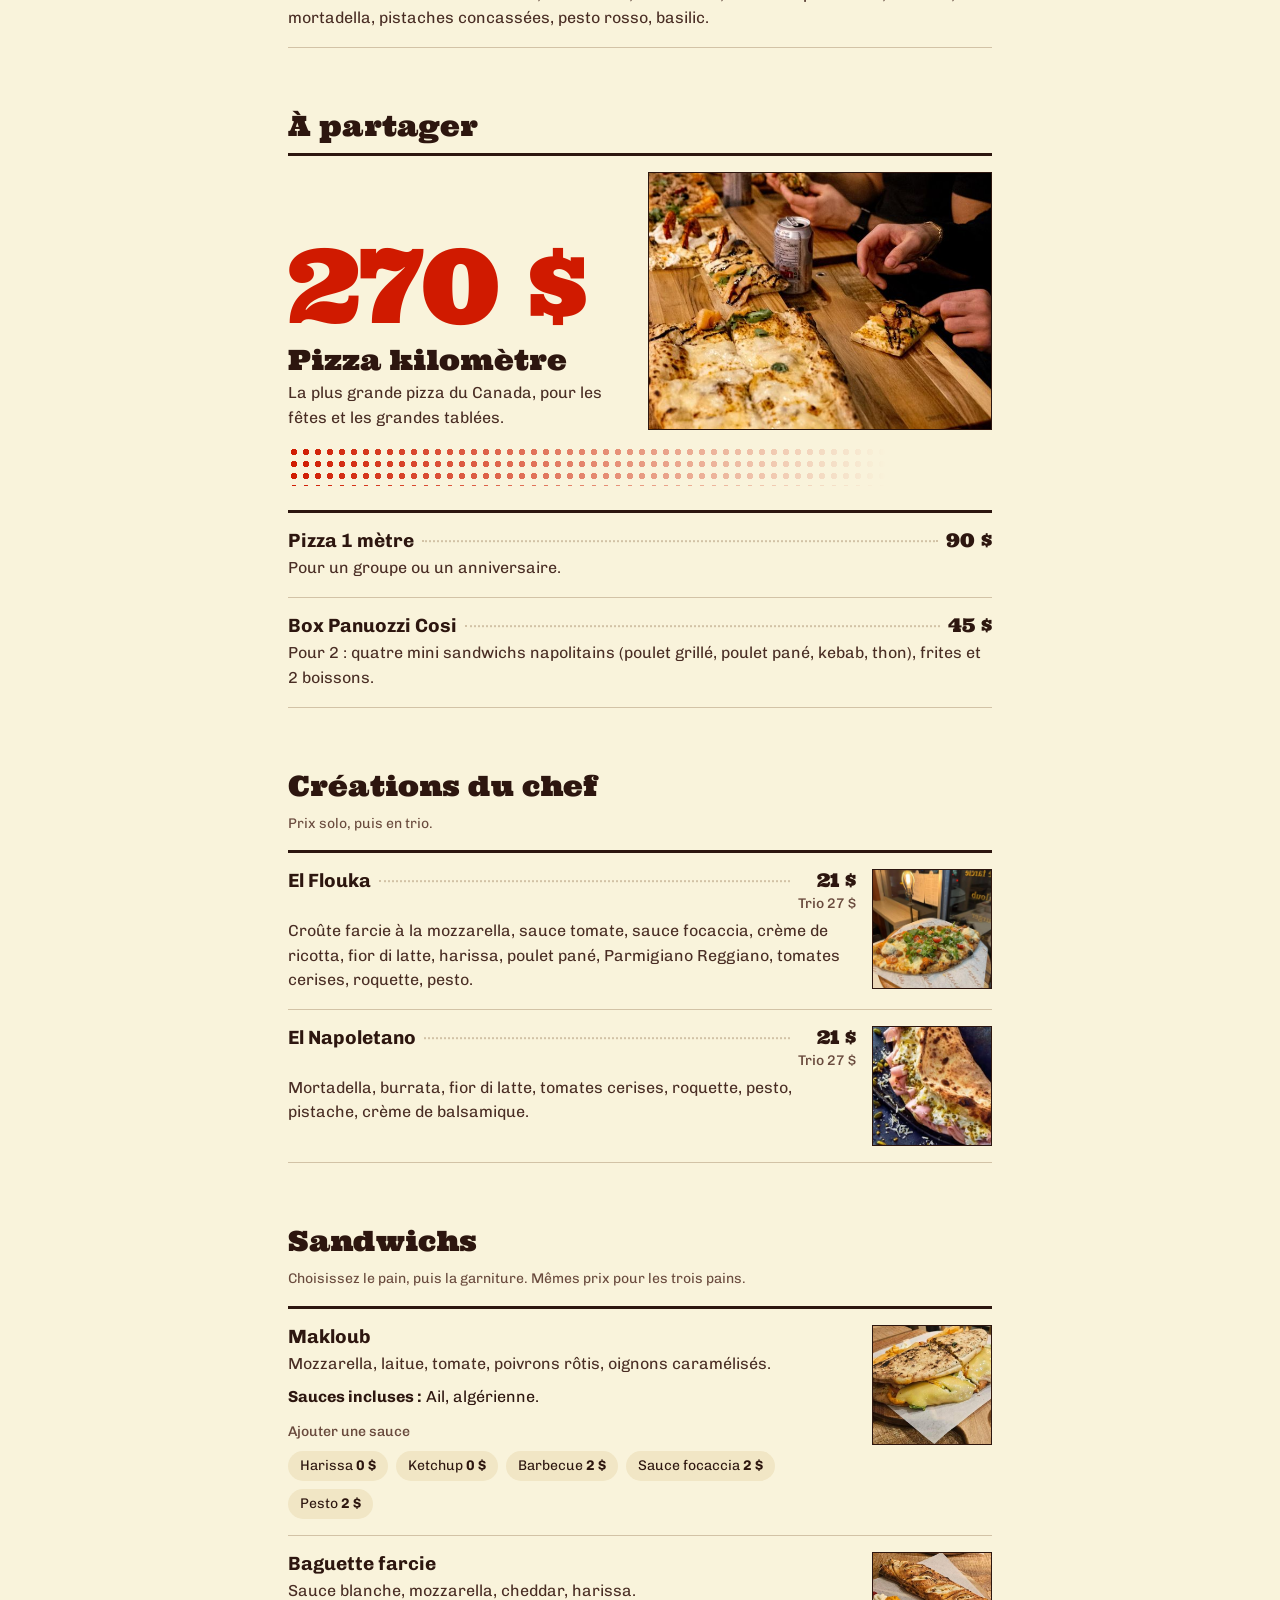
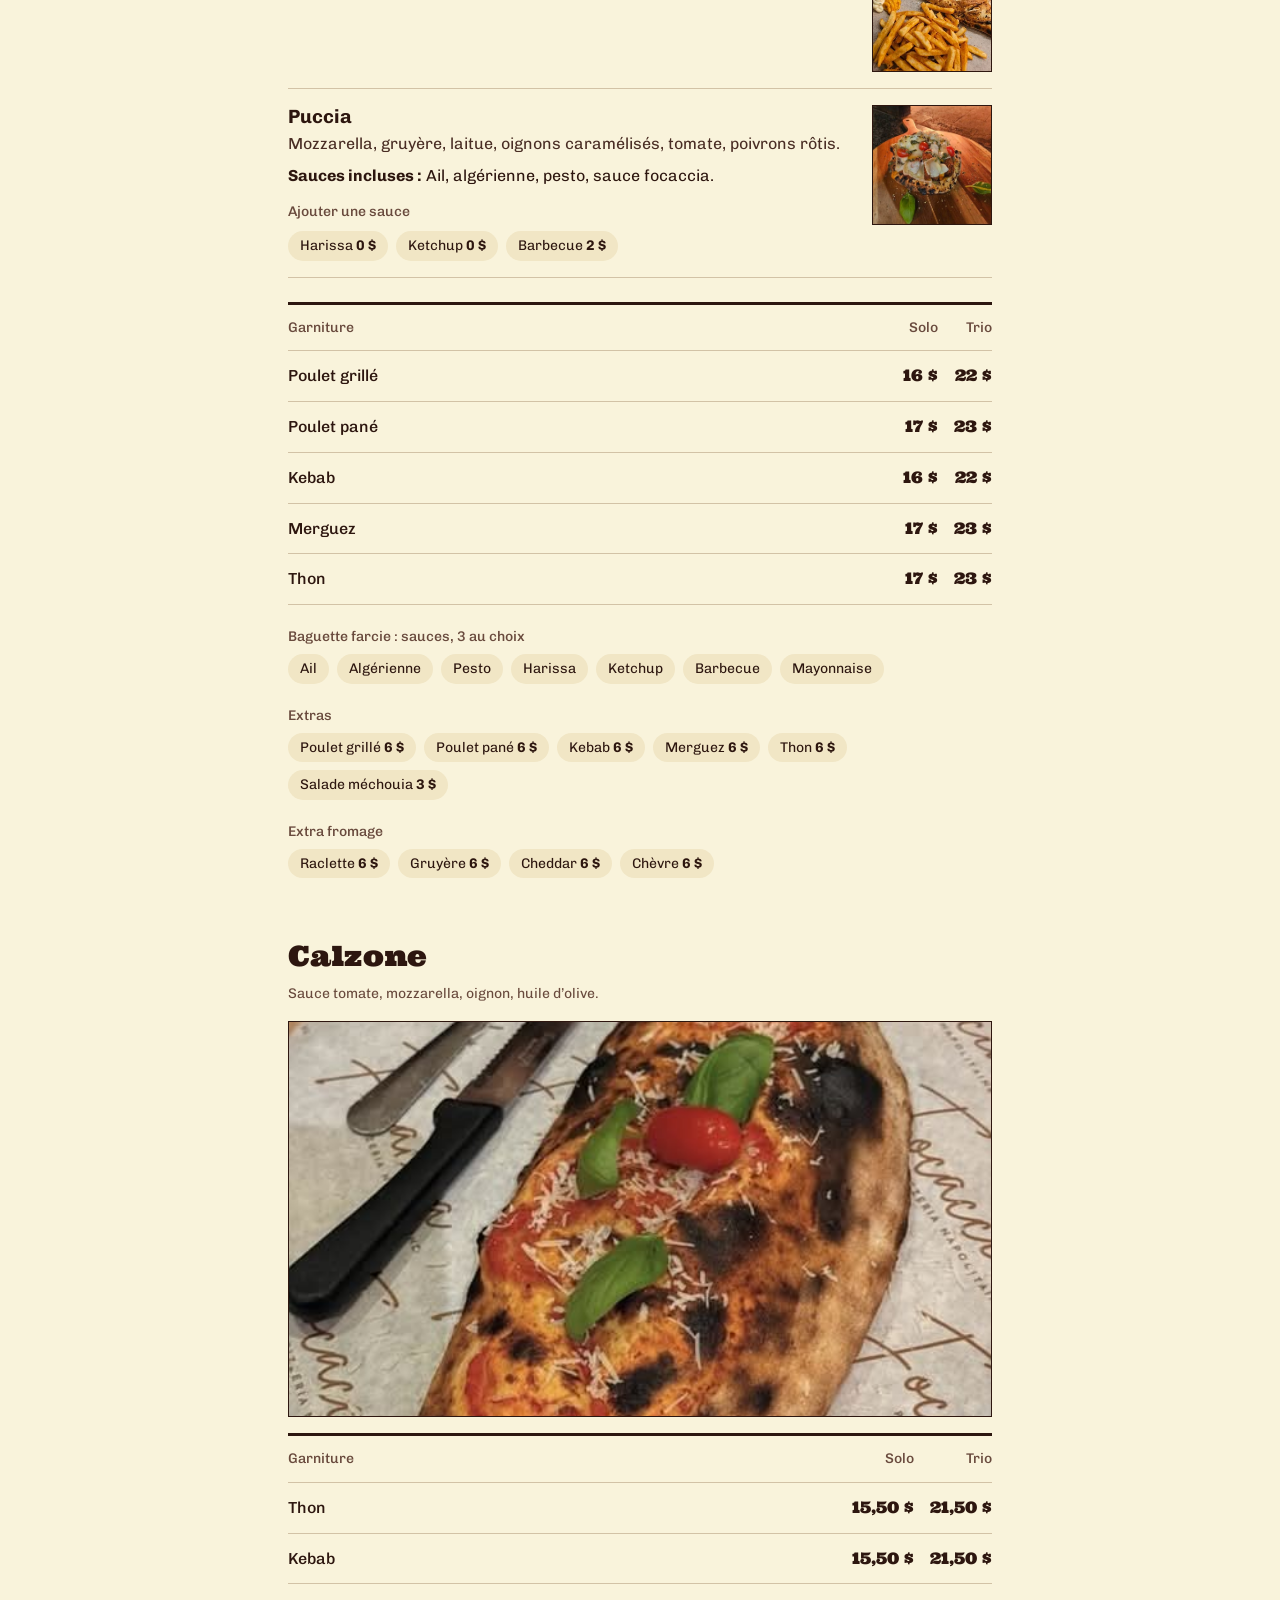
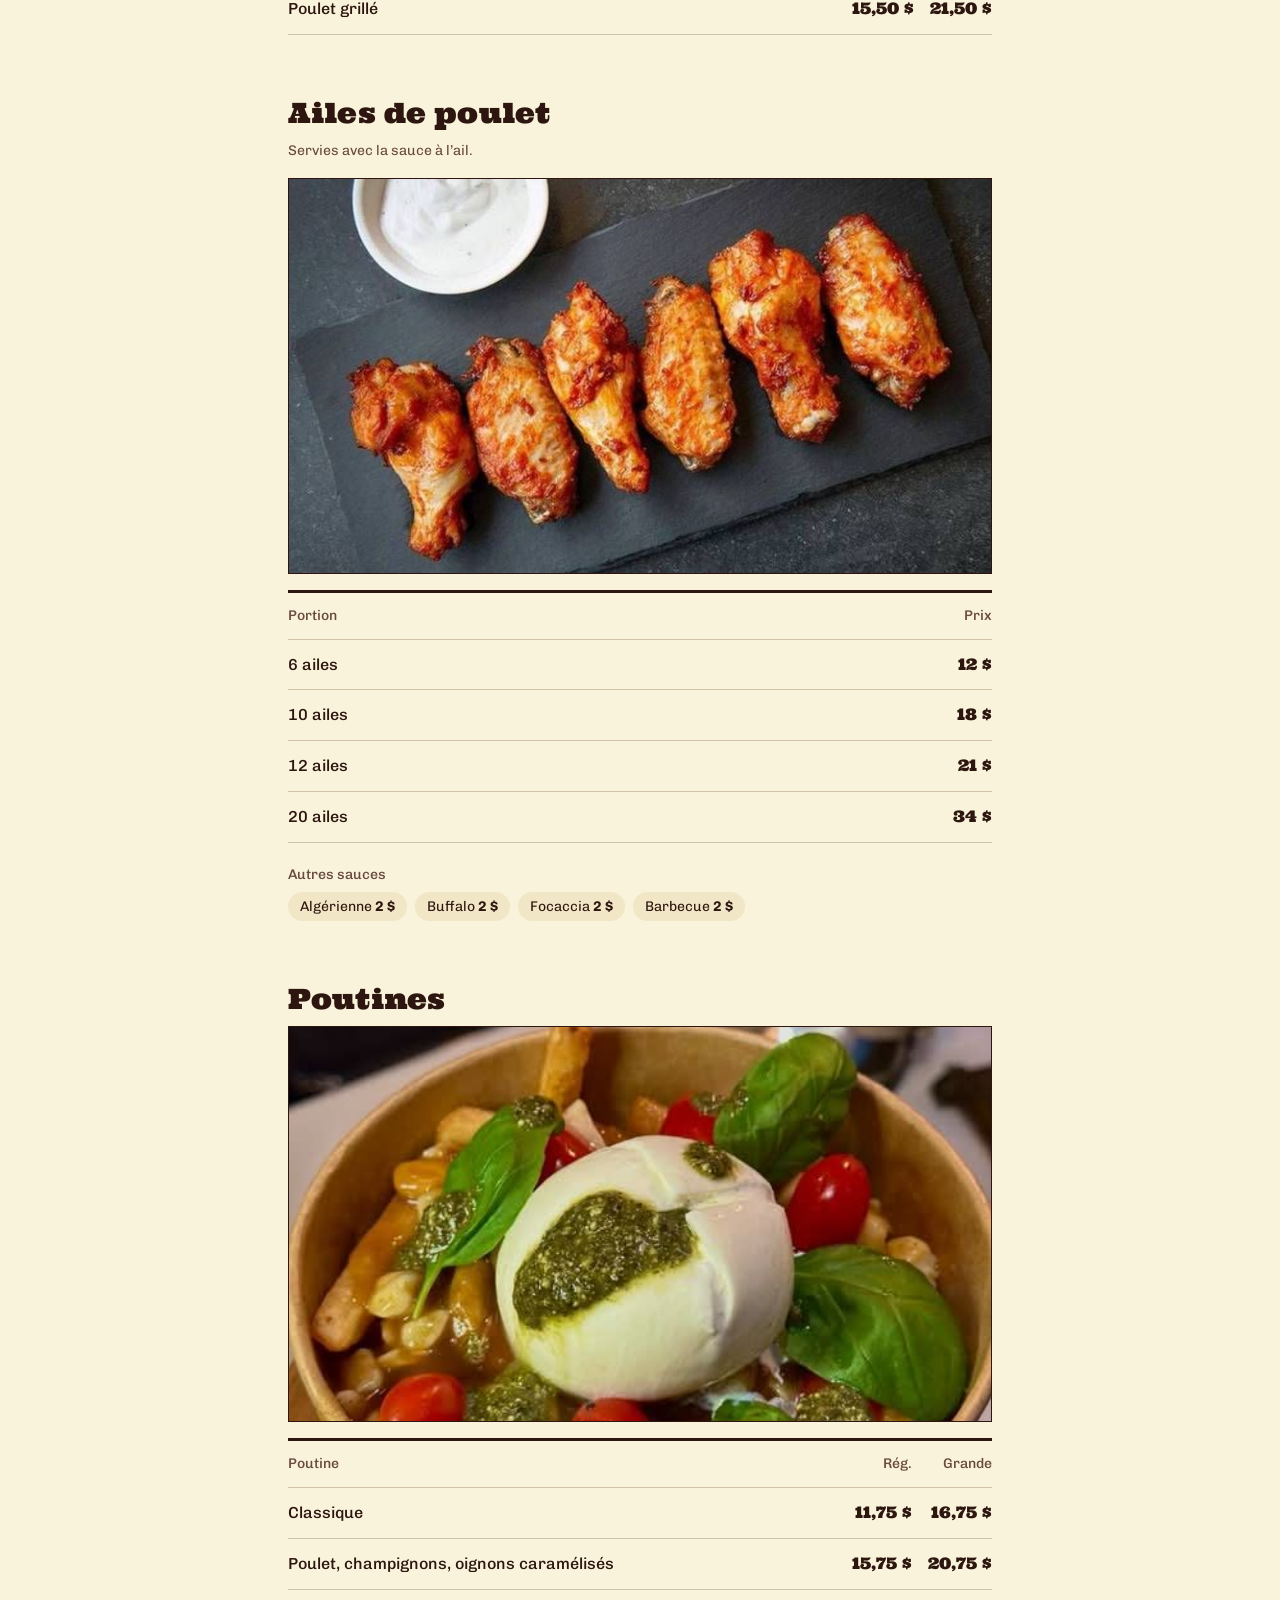
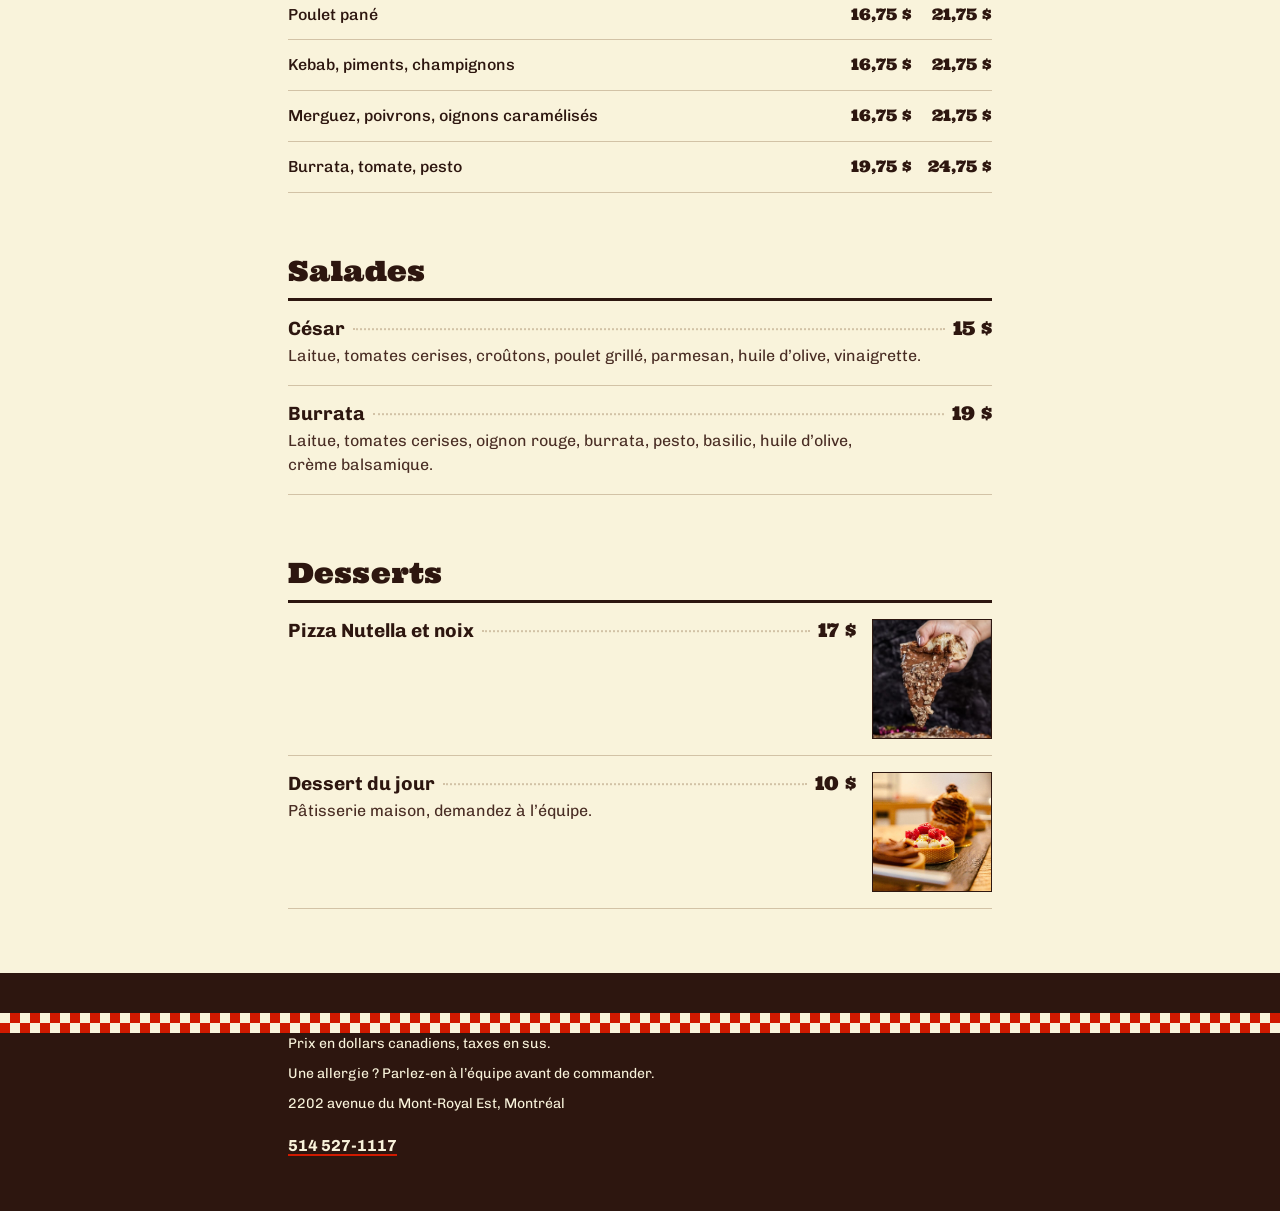
==== commit 39444b13: "Sandwichs : sauces incluses et sauces en plus pour le Makloub et la Puccia Co-Authored-By: Claude Op" ====
--- a/docs/index.html
+++ b/docs/index.html
@@ -23,7 +23,7 @@
 <nav class="container cat-grid-wrap" aria-label="Aller à une catégorie"><ul class="cat-grid"><li><a href="#pizzas"><img class="cat-photo" src="img/pizzas-margherita.jpg" alt="" width="550" height="544" decoding="async"><span>Pizzas</span></a></li><li><a href="#partager"><img class="cat-photo" src="img/photos-plats-pizza-kilometre.jpg" alt="" width="640" height="800" decoding="async"><span>À partager</span></a></li><li><a href="#chef"><img class="cat-photo" src="img/el-flouka-el-flouka.jpg" alt="" width="550" height="733" decoding="async"><span>Créations du chef</span></a></li><li><a href="#sandwichs"><img class="cat-photo" src="img/sandwichs-makloub-poulet-grille.jpg" alt="" width="640" height="440" decoding="async"><span>Sandwichs</span></a></li><li><a href="#calzone"><img class="cat-photo" src="img/calzone-calzone-au-thon.jpg" alt="" width="550" height="574" decoding="async"><span>Calzone</span></a></li><li><a href="#ailes"><img class="cat-photo" src="img/ailes-de-poulet-6-ailes-de-poulet.jpg" alt="" width="733" height="440" decoding="async"><span>Ailes de poulet</span></a></li><li><a href="#poutines"><img class="cat-photo" src="img/poutines-poutine-burrata-tomate-et-sauce-pesto.jpg" alt="" width="550" height="689" decoding="async"><span>Poutines</span></a></li><li><a href="#salades"><img class="cat-photo" src="img/photos-plats-salade-burrata-bol.jpg" alt="" width="800" height="800" decoding="async"><span>Salades</span></a></li><li><a href="#desserts"><img class="cat-photo" src="img/pizzas-pizza-nutella-et-noix.jpg" alt="" width="550" height="639" decoding="async"><span>Desserts</span></a></li></ul></nav>
 <nav class="tabs" aria-label="Catégories du menu"><ul class="container"><li><a href="#pizzas">Pizzas</a></li><li><a href="#partager">À partager</a></li><li><a href="#chef">Créations du chef</a></li><li><a href="#sandwichs">Sandwichs</a></li><li><a href="#calzone">Calzone</a></li><li><a href="#ailes">Ailes de poulet</a></li><li><a href="#poutines">Poutines</a></li><li><a href="#salades">Salades</a></li><li><a href="#desserts">Desserts</a></li></ul></nav>
 <main class="container">
-<section id="pizzas" class="round" aria-labelledby="h-pizzas"><h2 id="h-pizzas">Pizzas</h2><p class="note">Pâte maturée plus de 24 heures, cuite au four à bois.</p><ul class="rows"><li class="row has-photo"><div class="row-text"><div class="row-head"><h3>Margherita</h3><span class="leader" aria-hidden="true"></span><div class="prices"><span class="price">18 $</span></div></div><p class="desc">Sauce tomate San Marzano AOP, mozzarella, fior di latte, Grana Padano, basilic, origan, huile d’olive.</p><p class="extra">Avec burrata, 8 $ de plus</p></div><img class="photo" src="img/pizzas-margherita.jpg" alt="" width="550" height="544" loading="lazy" decoding="async"></li><li class="row has-photo"><div class="row-text"><div class="row-head"><h3>Tonno</h3><span class="leader" aria-hidden="true"></span><div class="prices"><span class="price">22 $</span></div></div><p class="desc">Sauce tomate San Marzano AOP, mozzarella, fior di latte, thon entier, tomates cerises, olives, roquette, huile d’olive.</p></div><img class="photo" src="img/pizzas-tonno.jpg" alt="" width="373" height="800" loading="lazy" decoding="async"></li><li class="row has-photo"><div class="row-text"><div class="row-head"><h3>Pepperoni</h3><span class="leader" aria-hidden="true"></span><div class="prices"><span class="price">22 $</span></div></div><p class="desc">Sauce tomate San Marzano AOP, mozzarella, fior di latte, pepperoni, Parmigiano Reggiano, roquette, huile d’olive.</p></div><img class="photo" src="img/pizzas-pepperoni.jpg" alt="" width="550" height="689" loading="lazy" decoding="async"></li><li class="row has-photo"><div class="row-text"><div class="row-head"><h3>Burrattina</h3><span class="leader" aria-hidden="true"></span><div class="prices"><span class="price">28 $</span></div></div><p class="desc">Sauce tomate San Marzano AOP, mozzarella, fior di latte, Parmigiano Reggiano, burrata, pesto, basilic, roquette, tomates cerises, huile d’olive.</p></div><img class="photo" src="img/pizzas-burrattina.jpg" alt="" width="533" height="800" loading="lazy" decoding="async"></li><li class="row has-photo"><div class="row-text"><div class="row-head"><h3>Siciliana</h3><span class="leader" aria-hidden="true"></span><div class="prices"><span class="price">21 $</span></div></div><p class="desc">Sauce tomate San Marzano AOP, fior di latte, anchois, câpres, basilic, huile d’olive.</p></div><img class="photo" src="img/pizzas-napoli.jpg" alt="" width="660" height="440" loading="lazy" decoding="async"></li><li class="row has-photo"><div class="row-text"><div class="row-head"><h3>Pollo</h3><span class="leader" aria-hidden="true"></span><div class="prices"><span class="price">24 $</span></div></div><p class="desc">Sauce blanche, mozzarella, fior di latte, Grana Padano, poulet, champignons, roquette, huile d’olive.</p></div><img class="photo" src="img/pizzas-pollo.jpg" alt="" width="798" height="400" loading="lazy" decoding="async"></li><li class="row has-photo"><div class="row-text"><div class="row-head"><h3>Bovina</h3><span class="leader" aria-hidden="true"></span><div class="prices"><span class="price">23 $</span></div></div><p class="desc">Sauce tomate San Marzano AOP, mozzarella, fior di latte, Parmigiano Reggiano, viande hachée, piments, oignons.</p></div><img class="photo" src="img/pizzas-bovina.jpg" alt="" width="373" height="800" loading="lazy" decoding="async"></li><li class="row has-photo"><div class="row-text"><div class="row-head"><h3>Salmone</h3><span class="leader" aria-hidden="true"></span><div class="prices"><span class="price">25 $</span></div></div><p class="desc">Sauce blanche, mozzarella, fior di latte, saumon fumé, crème de balsamique, pesto, noix.</p></div><img class="photo" src="img/pizzas-salmone.jpg" alt="" width="550" height="488" loading="lazy" decoding="async"></li><li class="row has-photo"><div class="row-text"><div class="row-head"><h3>La Végétarienne</h3><span class="leader" aria-hidden="true"></span><div class="prices"><span class="price">21 $</span></div></div><p class="desc">Sauce tomate San Marzano AOP, mozzarella, fior di latte, légumes du jour, huile d’olive.</p></div><img class="photo" src="img/pizzas-la-vegetarienne.jpg" alt="" width="550" height="584" loading="lazy" decoding="async"></li><li class="row"><div class="row-text"><div class="row-head"><h3>La Capra</h3><span class="leader" aria-hidden="true"></span><div class="prices"><span class="price">23 $</span></div></div><p class="desc">Crème de ricotta, mozzarella, fior di latte, fromage de chèvre, miel, noix.</p></div></li><li class="row has-photo"><div class="row-text"><div class="row-head"><h3>Norma</h3><span class="leader" aria-hidden="true"></span><div class="prices"><span class="price">23 $</span></div></div><p class="desc">Sauce tomate San Marzano AOP, mozzarella, fior di latte, Grana Padano, aubergines rôties, basilic, tomates cerises, origan, huile d’olive.</p></div><img class="photo" src="img/pizzas-norma.jpg" alt="" width="550" height="465" loading="lazy" decoding="async"></li><li class="row has-photo"><div class="row-text"><div class="row-head"><h3>Mortadella</h3><span class="leader" aria-hidden="true"></span><div class="prices"><span class="price">24 $</span></div></div><p class="desc">Crème de ricotta, mozzarella, fior di latte, basilic, pistaches concassées, huile d’olive.</p></div><img class="photo" src="img/pizzas-mortadella.jpg" alt="" width="573" height="440" loading="lazy" decoding="async"></li><li class="row has-photo"><div class="row-text"><div class="row-head"><h3>Gamberetti</h3><span class="leader" aria-hidden="true"></span><div class="prices"><span class="price">25 $</span></div></div><p class="desc">Sauce blanche, mozzarella, fior di latte, Grana Padano, crevettes, pesto, tomates cerises, basilic, roquette.</p></div><img class="photo" src="img/pizzas-gamberetti.jpg" alt="" width="550" height="550" loading="lazy" decoding="async"></li><li class="row has-photo"><div class="row-text"><div class="row-head"><h3>Angeli &amp; Demoni</h3><span class="leader" aria-hidden="true"></span><div class="prices"><span class="price">24 $</span></div></div><p class="desc">Sauce tomate San Marzano AOP, mozzarella, fior di latte, Parmigiano Reggiano, stracciatella, poivrons rôtis, oignons rouges, basilic.</p></div><img class="photo" src="img/pizzas-angeli-demoni.jpg" alt="" width="506" height="800" loading="lazy" decoding="async"></li><li class="row has-photo"><div class="row-text"><div class="row-head"><h3>7 Fromaggi</h3><span class="leader" aria-hidden="true"></span><div class="prices"><span class="price">25 $</span></div></div><p class="desc">Sauce blanche, mozzarella, fior di latte, gorgonzola, chèvre, Parmigiano Reggiano, gruyère, raclette.</p></div><img class="photo" src="img/pizzas-7-fromaggi.jpg" alt="" width="550" height="733" loading="lazy" decoding="async"></li><li class="row"><div class="row-text"><div class="row-head"><h3>All Dressed</h3><span class="leader" aria-hidden="true"></span><div class="prices"><span class="price">25 $</span></div></div><p class="desc">Sauce tomate San Marzano AOP, mozzarella, fior di latte, Parmigiano Reggiano, pepperoni, poivrons, oignons, champignons.</p></div></li><li class="row"><div class="row-text"><div class="row-head"><h3>Pizza du chef</h3><span class="leader" aria-hidden="true"></span><div class="prices"><span class="price">32 $</span></div></div><p class="desc">Sauce tomate San Marzano AOP, mozzarella, fior di latte, crème de parmesan, burrata, mortadella, pistaches concassées, pesto rosso, basilic.</p></div></li></ul></section><section id="partager" aria-labelledby="h-partager"><h2 id="h-partager">À partager</h2><div class="poster"><div class="poster-text"><p class="poster-figure num">270 $</p><h3 class="poster-name">Pizza kilomètre</h3><p class="desc">La plus grande pizza du Canada, pour les fêtes et les grandes tablées.</p></div><div class="screen" aria-hidden="true"></div><img class="photo" src="img/photos-plats-pizza-kilometre.jpg" alt="" width="640" height="800" loading="lazy" decoding="async"></div><ul class="rows"><li class="row"><div class="row-text"><div class="row-head"><h3>Pizza 1 mètre</h3><span class="leader" aria-hidden="true"></span><div class="prices"><span class="price">90 $</span></div></div><p class="desc">Pour un groupe ou un anniversaire.</p></div></li><li class="row"><div class="row-text"><div class="row-head"><h3>Box Panuozzi Cosi</h3><span class="leader" aria-hidden="true"></span><div class="prices"><span class="price">45 $</span></div></div><p class="desc">Pour 2 : quatre mini sandwichs napolitains (poulet grillé, poulet pané, kebab, thon), frites et 2 boissons.</p></div></li></ul></section><section id="chef" aria-labelledby="h-chef"><h2 id="h-chef">Créations du chef</h2><p class="note">Prix solo, puis en trio.</p><ul class="rows"><li class="row has-photo"><div class="row-text"><div class="row-head"><h3>El Flouka</h3><span class="leader" aria-hidden="true"></span><div class="prices"><span class="price"><span class="visually-hidden">Solo </span>21 $</span><span class="price-alt">Trio 27 $</span></div></div><p class="desc">Croûte farcie à la mozzarella, sauce tomate, sauce focaccia, crème de ricotta, fior di latte, harissa, poulet pané, Parmigiano Reggiano, tomates cerises, roquette, pesto.</p></div><img class="photo" src="img/el-flouka-el-flouka.jpg" alt="" width="550" height="733" loading="lazy" decoding="async"></li><li class="row has-photo"><div class="row-text"><div class="row-head"><h3>El Napoletano</h3><span class="leader" aria-hidden="true"></span><div class="prices"><span class="price"><span class="visually-hidden">Solo </span>21 $</span><span class="price-alt">Trio 27 $</span></div></div><p class="desc">Mortadella, burrata, fior di latte, tomates cerises, roquette, pesto, pistache, crème de balsamique.</p></div><img class="photo" src="img/el-flouka-el-napoletano.jpg" alt="" width="337" height="600" loading="lazy" decoding="async"></li></ul></section><section id="sandwichs" aria-labelledby="h-sandwichs"><h2 id="h-sandwichs">Sandwichs</h2><p class="note">Choisissez le pain, puis la garniture. Mêmes prix pour les trois pains.</p><ul class="rows"><li class="row has-photo"><div class="row-text"><div class="row-head"><h3>Makloub</h3></div><p class="desc">Mozzarella, laitue, tomate, poivrons rôtis, oignons caramélisés.</p></div><img class="photo" src="img/sandwichs-makloub-poulet-grille.jpg" alt="" width="640" height="440" loading="lazy" decoding="async"></li><li class="row has-photo"><div class="row-text"><div class="row-head"><h3>Baguette farcie</h3></div><p class="desc">Sauce blanche, mozzarella, cheddar, harissa.</p></div><img class="photo" src="img/sandwichs-baguette-farcie-poulet-grille.jpg" alt="" width="564" height="440" loading="lazy" decoding="async"></li><li class="row has-photo"><div class="row-text"><div class="row-head"><h3>Puccia</h3></div><p class="desc">Sauce focaccia, mozzarella, gruyère, laitue, oignons caramélisés, tomate, poivrons rôtis.</p></div><img class="photo" src="img/sandwichs-sandwich-puccia-poulet-grille.jpg" alt="" width="550" height="541" loading="lazy" decoding="async"></li></ul><table class="prices-table"><thead><tr><th scope="col">Garniture</th><th scope="col" class="num">Solo</th><th scope="col" class="num">Trio</th></tr></thead><tbody><tr><th scope="row">Poulet grillé</th><td class="num">16 $</td><td class="num">22 $</td></tr><tr><th scope="row">Poulet pané</th><td class="num">17 $</td><td class="num">23 $</td></tr><tr><th scope="row">Kebab</th><td class="num">16 $</td><td class="num">22 $</td></tr><tr><th scope="row">Merguez</th><td class="num">17 $</td><td class="num">23 $</td></tr><tr><th scope="row">Thon</th><td class="num">17 $</td><td class="num">23 $</td></tr></tbody></table><div class="extras"><h3>Sauces, 3 au choix</h3><ul class="chips"><li>Ail</li><li>Algérienne</li><li>Pesto</li><li>Harissa</li><li>Ketchup</li><li>Barbecue</li><li>Mayonnaise</li></ul></div><div class="extras"><h3>Extras</h3><ul class="chips"><li>Poulet grillé <span class="num">6 $</span></li><li>Poulet pané <span class="num">6 $</span></li><li>Kebab <span class="num">6 $</span></li><li>Merguez <span class="num">6 $</span></li><li>Thon <span class="num">6 $</span></li><li>Salade méchouia <span class="num">3 $</span></li></ul></div><div class="extras"><h3>Extra fromage</h3><ul class="chips"><li>Raclette <span class="num">6 $</span></li><li>Gruyère <span class="num">6 $</span></li><li>Cheddar <span class="num">6 $</span></li><li>Chèvre <span class="num">6 $</span></li></ul></div></section><section id="calzone" aria-labelledby="h-calzone"><h2 id="h-calzone">Calzone</h2><p class="note">Sauce tomate, mozzarella, oignon, huile d’olive.</p><img class="photo photo-wide" src="img/calzone-calzone-au-thon.jpg" alt="" width="550" height="574" loading="lazy" decoding="async"><table class="prices-table"><thead><tr><th scope="col">Garniture</th><th scope="col" class="num">Solo</th><th scope="col" class="num">Trio</th></tr></thead><tbody><tr><th scope="row">Thon</th><td class="num">15,50 $</td><td class="num">21,50 $</td></tr><tr><th scope="row">Kebab</th><td class="num">15,50 $</td><td class="num">21,50 $</td></tr><tr><th scope="row">Poulet grillé</th><td class="num">15,50 $</td><td class="num">21,50 $</td></tr></tbody></table></section><section id="ailes" aria-labelledby="h-ailes"><h2 id="h-ailes">Ailes de poulet</h2><p class="note">Servies avec la sauce à l’ail.</p><img class="photo photo-wide" src="img/ailes-de-poulet-6-ailes-de-poulet.jpg" alt="" width="733" height="440" loading="lazy" decoding="async"><table class="prices-table"><thead><tr><th scope="col">Portion</th><th scope="col" class="num">Prix</th></tr></thead><tbody><tr><th scope="row">6 ailes</th><td class="num">12 $</td></tr><tr><th scope="row">10 ailes</th><td class="num">18 $</td></tr><tr><th scope="row">12 ailes</th><td class="num">21 $</td></tr><tr><th scope="row">20 ailes</th><td class="num">34 $</td></tr></tbody></table><div class="extras"><h3>Autres sauces</h3><ul class="chips"><li>Algérienne <span class="num">2 $</span></li><li>Buffalo <span class="num">2 $</span></li><li>Focaccia <span class="num">2 $</span></li><li>Barbecue <span class="num">2 $</span></li></ul></div></section><section id="poutines" aria-labelledby="h-poutines"><h2 id="h-poutines">Poutines</h2><img class="photo photo-wide" src="img/poutines-poutine-burrata-tomate-et-sauce-pesto.jpg" alt="" width="550" height="689" loading="lazy" decoding="async"><table class="prices-table"><thead><tr><th scope="col">Poutine</th><th scope="col" class="num">Rég.</th><th scope="col" class="num">Grande</th></tr></thead><tbody><tr><th scope="row">Classique</th><td class="num">11,75 $</td><td class="num">16,75 $</td></tr><tr><th scope="row">Poulet, champignons, oignons caramélisés</th><td class="num">15,75 $</td><td class="num">20,75 $</td></tr><tr><th scope="row">Poulet pané</th><td class="num">16,75 $</td><td class="num">21,75 $</td></tr><tr><th scope="row">Kebab, piments, champignons</th><td class="num">16,75 $</td><td class="num">21,75 $</td></tr><tr><th scope="row">Merguez, poivrons, oignons caramélisés</th><td class="num">16,75 $</td><td class="num">21,75 $</td></tr><tr><th scope="row">Burrata, tomate, pesto</th><td class="num">19,75 $</td><td class="num">24,75 $</td></tr></tbody></table></section><section id="salades" aria-labelledby="h-salades"><h2 id="h-salades">Salades</h2><ul class="rows"><li class="row"><div class="row-text"><div class="row-head"><h3>César</h3><span class="leader" aria-hidden="true"></span><div class="prices"><span class="price">15 $</span></div></div><p class="desc">Laitue, tomates cerises, croûtons, poulet grillé, parmesan, huile d’olive, vinaigrette.</p></div></li><li class="row"><div class="row-text"><div class="row-head"><h3>Burrata</h3><span class="leader" aria-hidden="true"></span><div class="prices"><span class="price">19 $</span></div></div><p class="desc">Laitue, tomates cerises, oignon rouge, burrata, pesto, basilic, huile d’olive, crème balsamique.</p></div></li></ul></section><section id="desserts" aria-labelledby="h-desserts"><h2 id="h-desserts">Desserts</h2><ul class="rows"><li class="row has-photo"><div class="row-text"><div class="row-head"><h3>Pizza Nutella et noix</h3><span class="leader" aria-hidden="true"></span><div class="prices"><span class="price">17 $</span></div></div></div><img class="photo" src="img/pizzas-pizza-nutella-et-noix.jpg" alt="" width="550" height="639" loading="lazy" decoding="async"></li><li class="row has-photo"><div class="row-text"><div class="row-head"><h3>Dessert du jour</h3><span class="leader" aria-hidden="true"></span><div class="prices"><span class="price">10 $</span></div></div><p class="desc">Pâtisserie maison, demandez à l’équipe.</p></div><img class="photo" src="img/photos-plats-desserts-maison.jpg" alt="" width="800" height="798" loading="lazy" decoding="async"></li></ul></section>
+<section id="pizzas" class="round" aria-labelledby="h-pizzas"><h2 id="h-pizzas">Pizzas</h2><p class="note">Pâte maturée plus de 24 heures, cuite au four à bois.</p><ul class="rows"><li class="row has-photo"><div class="row-text"><div class="row-head"><h3>Margherita</h3><span class="leader" aria-hidden="true"></span><div class="prices"><span class="price">18 $</span></div></div><p class="desc">Sauce tomate San Marzano AOP, mozzarella, fior di latte, Grana Padano, basilic, origan, huile d’olive.</p><p class="extra">Avec burrata, 8 $ de plus</p></div><img class="photo" src="img/pizzas-margherita.jpg" alt="" width="550" height="544" loading="lazy" decoding="async"></li><li class="row has-photo"><div class="row-text"><div class="row-head"><h3>Tonno</h3><span class="leader" aria-hidden="true"></span><div class="prices"><span class="price">22 $</span></div></div><p class="desc">Sauce tomate San Marzano AOP, mozzarella, fior di latte, thon entier, tomates cerises, olives, roquette, huile d’olive.</p></div><img class="photo" src="img/pizzas-tonno.jpg" alt="" width="373" height="800" loading="lazy" decoding="async"></li><li class="row has-photo"><div class="row-text"><div class="row-head"><h3>Pepperoni</h3><span class="leader" aria-hidden="true"></span><div class="prices"><span class="price">22 $</span></div></div><p class="desc">Sauce tomate San Marzano AOP, mozzarella, fior di latte, pepperoni, Parmigiano Reggiano, roquette, huile d’olive.</p></div><img class="photo" src="img/pizzas-pepperoni.jpg" alt="" width="550" height="689" loading="lazy" decoding="async"></li><li class="row has-photo"><div class="row-text"><div class="row-head"><h3>Burrattina</h3><span class="leader" aria-hidden="true"></span><div class="prices"><span class="price">28 $</span></div></div><p class="desc">Sauce tomate San Marzano AOP, mozzarella, fior di latte, Parmigiano Reggiano, burrata, pesto, basilic, roquette, tomates cerises, huile d’olive.</p></div><img class="photo" src="img/pizzas-burrattina.jpg" alt="" width="533" height="800" loading="lazy" decoding="async"></li><li class="row has-photo"><div class="row-text"><div class="row-head"><h3>Siciliana</h3><span class="leader" aria-hidden="true"></span><div class="prices"><span class="price">21 $</span></div></div><p class="desc">Sauce tomate San Marzano AOP, fior di latte, anchois, câpres, basilic, huile d’olive.</p></div><img class="photo" src="img/pizzas-napoli.jpg" alt="" width="660" height="440" loading="lazy" decoding="async"></li><li class="row has-photo"><div class="row-text"><div class="row-head"><h3>Pollo</h3><span class="leader" aria-hidden="true"></span><div class="prices"><span class="price">24 $</span></div></div><p class="desc">Sauce blanche, mozzarella, fior di latte, Grana Padano, poulet, champignons, roquette, huile d’olive.</p></div><img class="photo" src="img/pizzas-pollo.jpg" alt="" width="798" height="400" loading="lazy" decoding="async"></li><li class="row has-photo"><div class="row-text"><div class="row-head"><h3>Bovina</h3><span class="leader" aria-hidden="true"></span><div class="prices"><span class="price">23 $</span></div></div><p class="desc">Sauce tomate San Marzano AOP, mozzarella, fior di latte, Parmigiano Reggiano, viande hachée, piments, oignons.</p></div><img class="photo" src="img/pizzas-bovina.jpg" alt="" width="373" height="800" loading="lazy" decoding="async"></li><li class="row has-photo"><div class="row-text"><div class="row-head"><h3>Salmone</h3><span class="leader" aria-hidden="true"></span><div class="prices"><span class="price">25 $</span></div></div><p class="desc">Sauce blanche, mozzarella, fior di latte, saumon fumé, crème de balsamique, pesto, noix.</p></div><img class="photo" src="img/pizzas-salmone.jpg" alt="" width="550" height="488" loading="lazy" decoding="async"></li><li class="row has-photo"><div class="row-text"><div class="row-head"><h3>La Végétarienne</h3><span class="leader" aria-hidden="true"></span><div class="prices"><span class="price">21 $</span></div></div><p class="desc">Sauce tomate San Marzano AOP, mozzarella, fior di latte, légumes du jour, huile d’olive.</p></div><img class="photo" src="img/pizzas-la-vegetarienne.jpg" alt="" width="550" height="584" loading="lazy" decoding="async"></li><li class="row"><div class="row-text"><div class="row-head"><h3>La Capra</h3><span class="leader" aria-hidden="true"></span><div class="prices"><span class="price">23 $</span></div></div><p class="desc">Crème de ricotta, mozzarella, fior di latte, fromage de chèvre, miel, noix.</p></div></li><li class="row has-photo"><div class="row-text"><div class="row-head"><h3>Norma</h3><span class="leader" aria-hidden="true"></span><div class="prices"><span class="price">23 $</span></div></div><p class="desc">Sauce tomate San Marzano AOP, mozzarella, fior di latte, Grana Padano, aubergines rôties, basilic, tomates cerises, origan, huile d’olive.</p></div><img class="photo" src="img/pizzas-norma.jpg" alt="" width="550" height="465" loading="lazy" decoding="async"></li><li class="row has-photo"><div class="row-text"><div class="row-head"><h3>Mortadella</h3><span class="leader" aria-hidden="true"></span><div class="prices"><span class="price">24 $</span></div></div><p class="desc">Crème de ricotta, mozzarella, fior di latte, basilic, pistaches concassées, huile d’olive.</p></div><img class="photo" src="img/pizzas-mortadella.jpg" alt="" width="573" height="440" loading="lazy" decoding="async"></li><li class="row has-photo"><div class="row-text"><div class="row-head"><h3>Gamberetti</h3><span class="leader" aria-hidden="true"></span><div class="prices"><span class="price">25 $</span></div></div><p class="desc">Sauce blanche, mozzarella, fior di latte, Grana Padano, crevettes, pesto, tomates cerises, basilic, roquette.</p></div><img class="photo" src="img/pizzas-gamberetti.jpg" alt="" width="550" height="550" loading="lazy" decoding="async"></li><li class="row has-photo"><div class="row-text"><div class="row-head"><h3>Angeli &amp; Demoni</h3><span class="leader" aria-hidden="true"></span><div class="prices"><span class="price">24 $</span></div></div><p class="desc">Sauce tomate San Marzano AOP, mozzarella, fior di latte, Parmigiano Reggiano, stracciatella, poivrons rôtis, oignons rouges, basilic.</p></div><img class="photo" src="img/pizzas-angeli-demoni.jpg" alt="" width="506" height="800" loading="lazy" decoding="async"></li><li class="row has-photo"><div class="row-text"><div class="row-head"><h3>7 Fromaggi</h3><span class="leader" aria-hidden="true"></span><div class="prices"><span class="price">25 $</span></div></div><p class="desc">Sauce blanche, mozzarella, fior di latte, gorgonzola, chèvre, Parmigiano Reggiano, gruyère, raclette.</p></div><img class="photo" src="img/pizzas-7-fromaggi.jpg" alt="" width="550" height="733" loading="lazy" decoding="async"></li><li class="row"><div class="row-text"><div class="row-head"><h3>All Dressed</h3><span class="leader" aria-hidden="true"></span><div class="prices"><span class="price">25 $</span></div></div><p class="desc">Sauce tomate San Marzano AOP, mozzarella, fior di latte, Parmigiano Reggiano, pepperoni, poivrons, oignons, champignons.</p></div></li><li class="row"><div class="row-text"><div class="row-head"><h3>Pizza du chef</h3><span class="leader" aria-hidden="true"></span><div class="prices"><span class="price">32 $</span></div></div><p class="desc">Sauce tomate San Marzano AOP, mozzarella, fior di latte, crème de parmesan, burrata, mortadella, pistaches concassées, pesto rosso, basilic.</p></div></li></ul></section><section id="partager" aria-labelledby="h-partager"><h2 id="h-partager">À partager</h2><div class="poster"><div class="poster-text"><p class="poster-figure num">270 $</p><h3 class="poster-name">Pizza kilomètre</h3><p class="desc">La plus grande pizza du Canada, pour les fêtes et les grandes tablées.</p></div><div class="screen" aria-hidden="true"></div><img class="photo" src="img/photos-plats-pizza-kilometre.jpg" alt="" width="640" height="800" loading="lazy" decoding="async"></div><ul class="rows"><li class="row"><div class="row-text"><div class="row-head"><h3>Pizza 1 mètre</h3><span class="leader" aria-hidden="true"></span><div class="prices"><span class="price">90 $</span></div></div><p class="desc">Pour un groupe ou un anniversaire.</p></div></li><li class="row"><div class="row-text"><div class="row-head"><h3>Box Panuozzi Cosi</h3><span class="leader" aria-hidden="true"></span><div class="prices"><span class="price">45 $</span></div></div><p class="desc">Pour 2 : quatre mini sandwichs napolitains (poulet grillé, poulet pané, kebab, thon), frites et 2 boissons.</p></div></li></ul></section><section id="chef" aria-labelledby="h-chef"><h2 id="h-chef">Créations du chef</h2><p class="note">Prix solo, puis en trio.</p><ul class="rows"><li class="row has-photo"><div class="row-text"><div class="row-head"><h3>El Flouka</h3><span class="leader" aria-hidden="true"></span><div class="prices"><span class="price"><span class="visually-hidden">Solo </span>21 $</span><span class="price-alt">Trio 27 $</span></div></div><p class="desc">Croûte farcie à la mozzarella, sauce tomate, sauce focaccia, crème de ricotta, fior di latte, harissa, poulet pané, Parmigiano Reggiano, tomates cerises, roquette, pesto.</p></div><img class="photo" src="img/el-flouka-el-flouka.jpg" alt="" width="550" height="733" loading="lazy" decoding="async"></li><li class="row has-photo"><div class="row-text"><div class="row-head"><h3>El Napoletano</h3><span class="leader" aria-hidden="true"></span><div class="prices"><span class="price"><span class="visually-hidden">Solo </span>21 $</span><span class="price-alt">Trio 27 $</span></div></div><p class="desc">Mortadella, burrata, fior di latte, tomates cerises, roquette, pesto, pistache, crème de balsamique.</p></div><img class="photo" src="img/el-flouka-el-napoletano.jpg" alt="" width="337" height="600" loading="lazy" decoding="async"></li></ul></section><section id="sandwichs" aria-labelledby="h-sandwichs"><h2 id="h-sandwichs">Sandwichs</h2><p class="note">Choisissez le pain, puis la garniture. Mêmes prix pour les trois pains.</p><ul class="rows"><li class="row has-photo"><div class="row-text"><div class="row-head"><h3>Makloub</h3></div><p class="desc">Mozzarella, laitue, tomate, poivrons rôtis, oignons caramélisés.</p><p class="sauces"><strong>Sauces incluses :</strong> Ail, algérienne.</p><p class="sauces-add">Ajouter une sauce</p><ul class="chips"><li>Harissa <span class="num">0 $</span></li><li>Ketchup <span class="num">0 $</span></li><li>Barbecue <span class="num">2 $</span></li><li>Sauce focaccia <span class="num">2 $</span></li><li>Pesto <span class="num">2 $</span></li></ul></div><img class="photo" src="img/sandwichs-makloub-poulet-grille.jpg" alt="" width="640" height="440" loading="lazy" decoding="async"></li><li class="row has-photo"><div class="row-text"><div class="row-head"><h3>Baguette farcie</h3></div><p class="desc">Sauce blanche, mozzarella, cheddar, harissa.</p></div><img class="photo" src="img/sandwichs-baguette-farcie-poulet-grille.jpg" alt="" width="564" height="440" loading="lazy" decoding="async"></li><li class="row has-photo"><div class="row-text"><div class="row-head"><h3>Puccia</h3></div><p class="desc">Mozzarella, gruyère, laitue, oignons caramélisés, tomate, poivrons rôtis.</p><p class="sauces"><strong>Sauces incluses :</strong> Ail, algérienne, pesto, sauce focaccia.</p><p class="sauces-add">Ajouter une sauce</p><ul class="chips"><li>Harissa <span class="num">0 $</span></li><li>Ketchup <span class="num">0 $</span></li><li>Barbecue <span class="num">2 $</span></li></ul></div><img class="photo" src="img/sandwichs-sandwich-puccia-poulet-grille.jpg" alt="" width="550" height="541" loading="lazy" decoding="async"></li></ul><table class="prices-table"><thead><tr><th scope="col">Garniture</th><th scope="col" class="num">Solo</th><th scope="col" class="num">Trio</th></tr></thead><tbody><tr><th scope="row">Poulet grillé</th><td class="num">16 $</td><td class="num">22 $</td></tr><tr><th scope="row">Poulet pané</th><td class="num">17 $</td><td class="num">23 $</td></tr><tr><th scope="row">Kebab</th><td class="num">16 $</td><td class="num">22 $</td></tr><tr><th scope="row">Merguez</th><td class="num">17 $</td><td class="num">23 $</td></tr><tr><th scope="row">Thon</th><td class="num">17 $</td><td class="num">23 $</td></tr></tbody></table><div class="extras"><h3>Baguette farcie : sauces, 3 au choix</h3><ul class="chips"><li>Ail</li><li>Algérienne</li><li>Pesto</li><li>Harissa</li><li>Ketchup</li><li>Barbecue</li><li>Mayonnaise</li></ul></div><div class="extras"><h3>Extras</h3><ul class="chips"><li>Poulet grillé <span class="num">6 $</span></li><li>Poulet pané <span class="num">6 $</span></li><li>Kebab <span class="num">6 $</span></li><li>Merguez <span class="num">6 $</span></li><li>Thon <span class="num">6 $</span></li><li>Salade méchouia <span class="num">3 $</span></li></ul></div><div class="extras"><h3>Extra fromage</h3><ul class="chips"><li>Raclette <span class="num">6 $</span></li><li>Gruyère <span class="num">6 $</span></li><li>Cheddar <span class="num">6 $</span></li><li>Chèvre <span class="num">6 $</span></li></ul></div></section><section id="calzone" aria-labelledby="h-calzone"><h2 id="h-calzone">Calzone</h2><p class="note">Sauce tomate, mozzarella, oignon, huile d’olive.</p><img class="photo photo-wide" src="img/calzone-calzone-au-thon.jpg" alt="" width="550" height="574" loading="lazy" decoding="async"><table class="prices-table"><thead><tr><th scope="col">Garniture</th><th scope="col" class="num">Solo</th><th scope="col" class="num">Trio</th></tr></thead><tbody><tr><th scope="row">Thon</th><td class="num">15,50 $</td><td class="num">21,50 $</td></tr><tr><th scope="row">Kebab</th><td class="num">15,50 $</td><td class="num">21,50 $</td></tr><tr><th scope="row">Poulet grillé</th><td class="num">15,50 $</td><td class="num">21,50 $</td></tr></tbody></table></section><section id="ailes" aria-labelledby="h-ailes"><h2 id="h-ailes">Ailes de poulet</h2><p class="note">Servies avec la sauce à l’ail.</p><img class="photo photo-wide" src="img/ailes-de-poulet-6-ailes-de-poulet.jpg" alt="" width="733" height="440" loading="lazy" decoding="async"><table class="prices-table"><thead><tr><th scope="col">Portion</th><th scope="col" class="num">Prix</th></tr></thead><tbody><tr><th scope="row">6 ailes</th><td class="num">12 $</td></tr><tr><th scope="row">10 ailes</th><td class="num">18 $</td></tr><tr><th scope="row">12 ailes</th><td class="num">21 $</td></tr><tr><th scope="row">20 ailes</th><td class="num">34 $</td></tr></tbody></table><div class="extras"><h3>Autres sauces</h3><ul class="chips"><li>Algérienne <span class="num">2 $</span></li><li>Buffalo <span class="num">2 $</span></li><li>Focaccia <span class="num">2 $</span></li><li>Barbecue <span class="num">2 $</span></li></ul></div></section><section id="poutines" aria-labelledby="h-poutines"><h2 id="h-poutines">Poutines</h2><img class="photo photo-wide" src="img/poutines-poutine-burrata-tomate-et-sauce-pesto.jpg" alt="" width="550" height="689" loading="lazy" decoding="async"><table class="prices-table"><thead><tr><th scope="col">Poutine</th><th scope="col" class="num">Rég.</th><th scope="col" class="num">Grande</th></tr></thead><tbody><tr><th scope="row">Classique</th><td class="num">11,75 $</td><td class="num">16,75 $</td></tr><tr><th scope="row">Poulet, champignons, oignons caramélisés</th><td class="num">15,75 $</td><td class="num">20,75 $</td></tr><tr><th scope="row">Poulet pané</th><td class="num">16,75 $</td><td class="num">21,75 $</td></tr><tr><th scope="row">Kebab, piments, champignons</th><td class="num">16,75 $</td><td class="num">21,75 $</td></tr><tr><th scope="row">Merguez, poivrons, oignons caramélisés</th><td class="num">16,75 $</td><td class="num">21,75 $</td></tr><tr><th scope="row">Burrata, tomate, pesto</th><td class="num">19,75 $</td><td class="num">24,75 $</td></tr></tbody></table></section><section id="salades" aria-labelledby="h-salades"><h2 id="h-salades">Salades</h2><ul class="rows"><li class="row"><div class="row-text"><div class="row-head"><h3>César</h3><span class="leader" aria-hidden="true"></span><div class="prices"><span class="price">15 $</span></div></div><p class="desc">Laitue, tomates cerises, croûtons, poulet grillé, parmesan, huile d’olive, vinaigrette.</p></div></li><li class="row"><div class="row-text"><div class="row-head"><h3>Burrata</h3><span class="leader" aria-hidden="true"></span><div class="prices"><span class="price">19 $</span></div></div><p class="desc">Laitue, tomates cerises, oignon rouge, burrata, pesto, basilic, huile d’olive, crème balsamique.</p></div></li></ul></section><section id="desserts" aria-labelledby="h-desserts"><h2 id="h-desserts">Desserts</h2><ul class="rows"><li class="row has-photo"><div class="row-text"><div class="row-head"><h3>Pizza Nutella et noix</h3><span class="leader" aria-hidden="true"></span><div class="prices"><span class="price">17 $</span></div></div></div><img class="photo" src="img/pizzas-pizza-nutella-et-noix.jpg" alt="" width="550" height="639" loading="lazy" decoding="async"></li><li class="row has-photo"><div class="row-text"><div class="row-head"><h3>Dessert du jour</h3><span class="leader" aria-hidden="true"></span><div class="prices"><span class="price">10 $</span></div></div><p class="desc">Pâtisserie maison, demandez à l’équipe.</p></div><img class="photo" src="img/photos-plats-desserts-maison.jpg" alt="" width="800" height="798" loading="lazy" decoding="async"></li></ul></section>
 </main>
 <footer class="foot">
   <div class="checker" aria-hidden="true"></div>
--- a/docs/styles.css
+++ b/docs/styles.css
@@ -97,6 +97,11 @@
 .prices-table td.num { font-family: var(--font-display); color: var(--color-ink); }
 .rows + .prices-table, .prices-table + .rows { margin-top: var(--space-lg); }
 
+/* Sauces per bread */
+.sauces { margin-top: var(--space-xs); font-size: var(--text-md); color: var(--color-ink); }
+.sauces strong { font-weight: 700; }
+.sauces-add { margin: var(--space-sm) 0 var(--space-xs); font-size: var(--text-sm); font-weight: 500; color: var(--color-muted); }
+
 /* Sauces and extras */
 .extras { margin-top: var(--space-lg); }
 .chips { display: flex; flex-wrap: wrap; gap: var(--space-xs); list-style: none; margin: 0; padding: 0; }
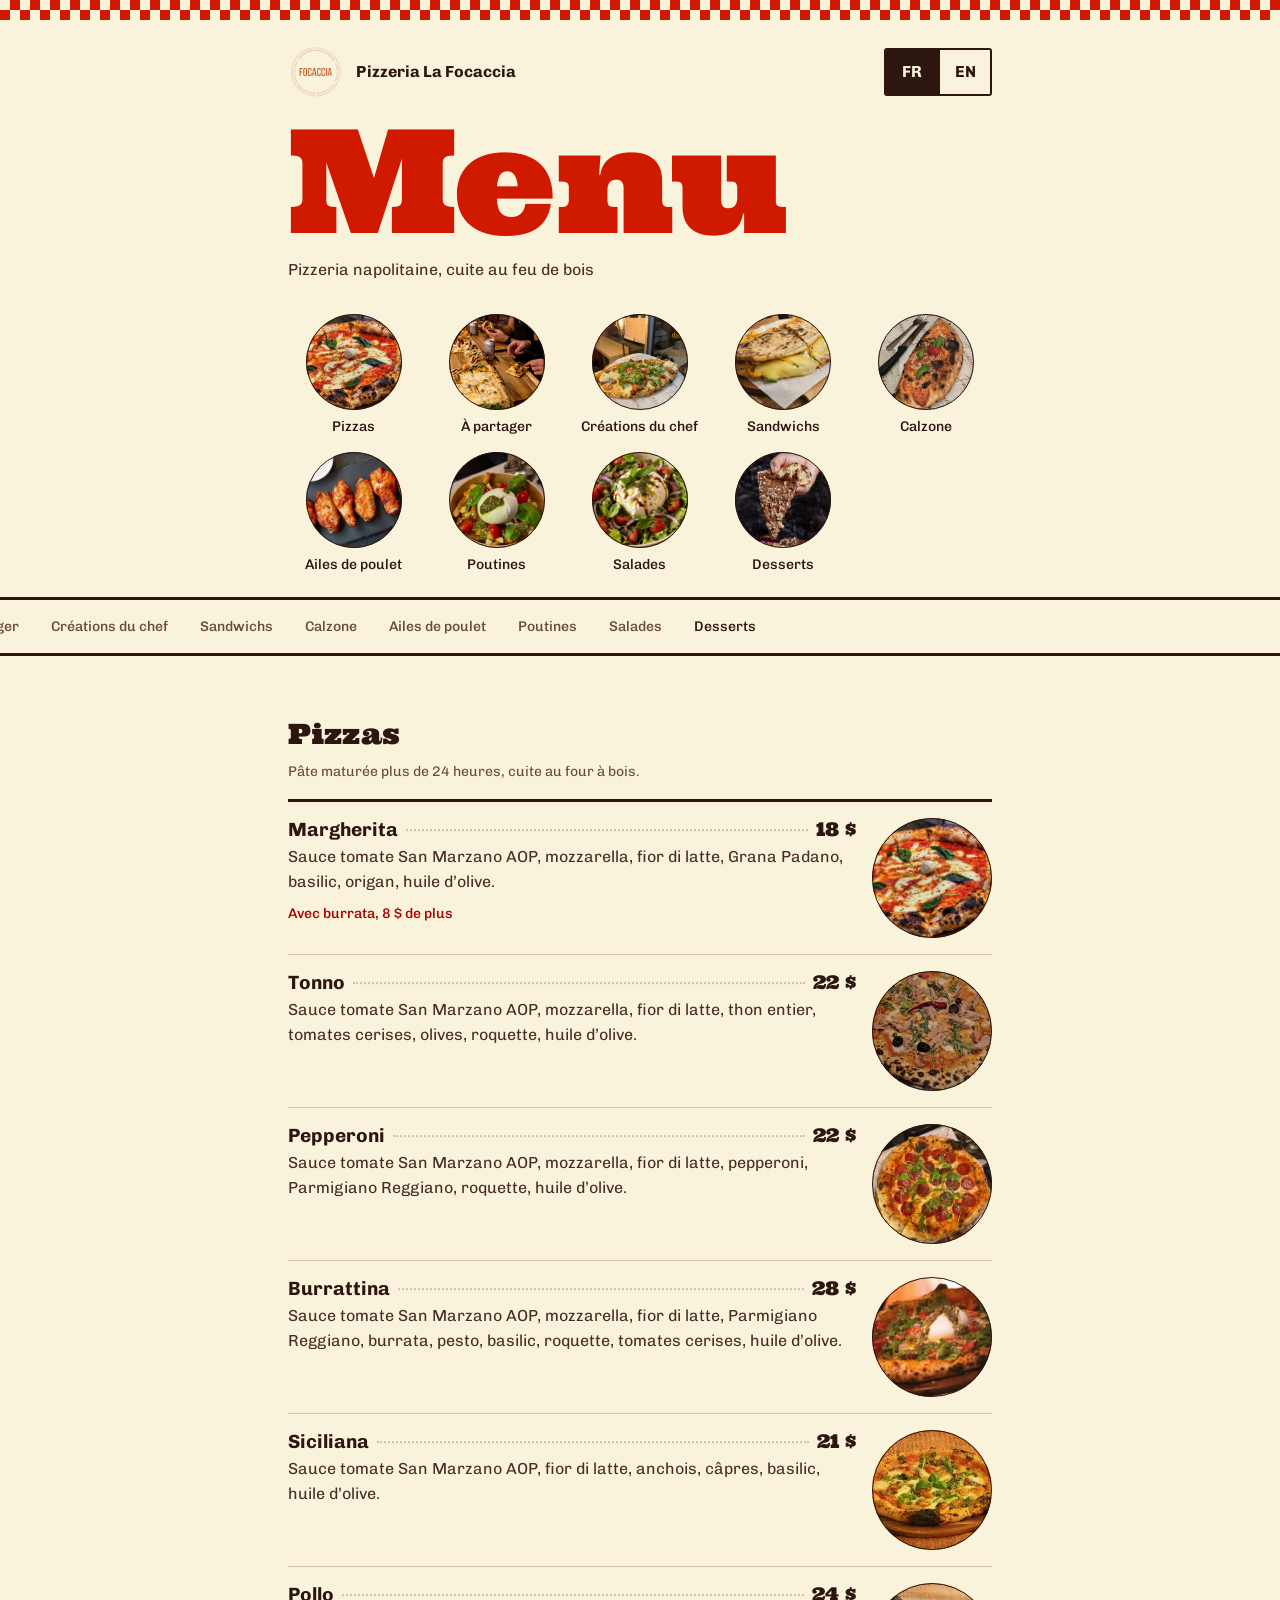
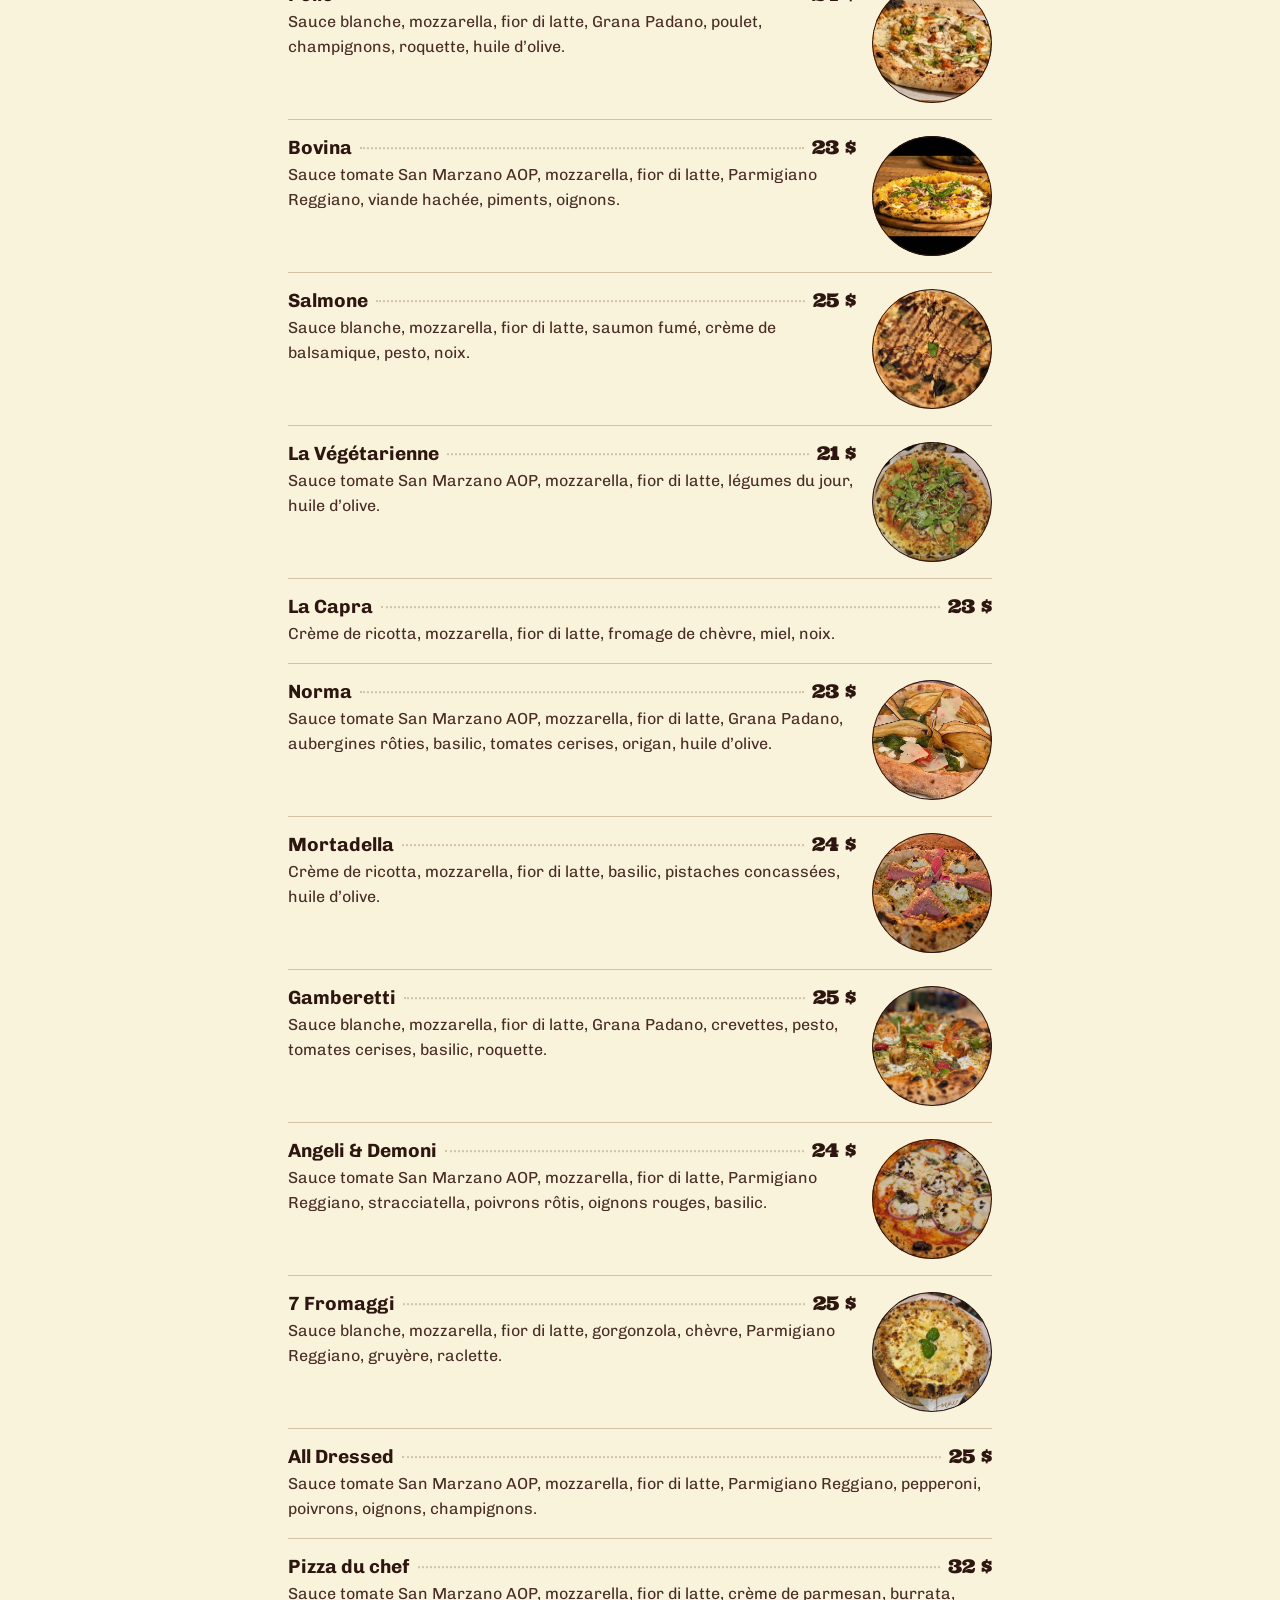
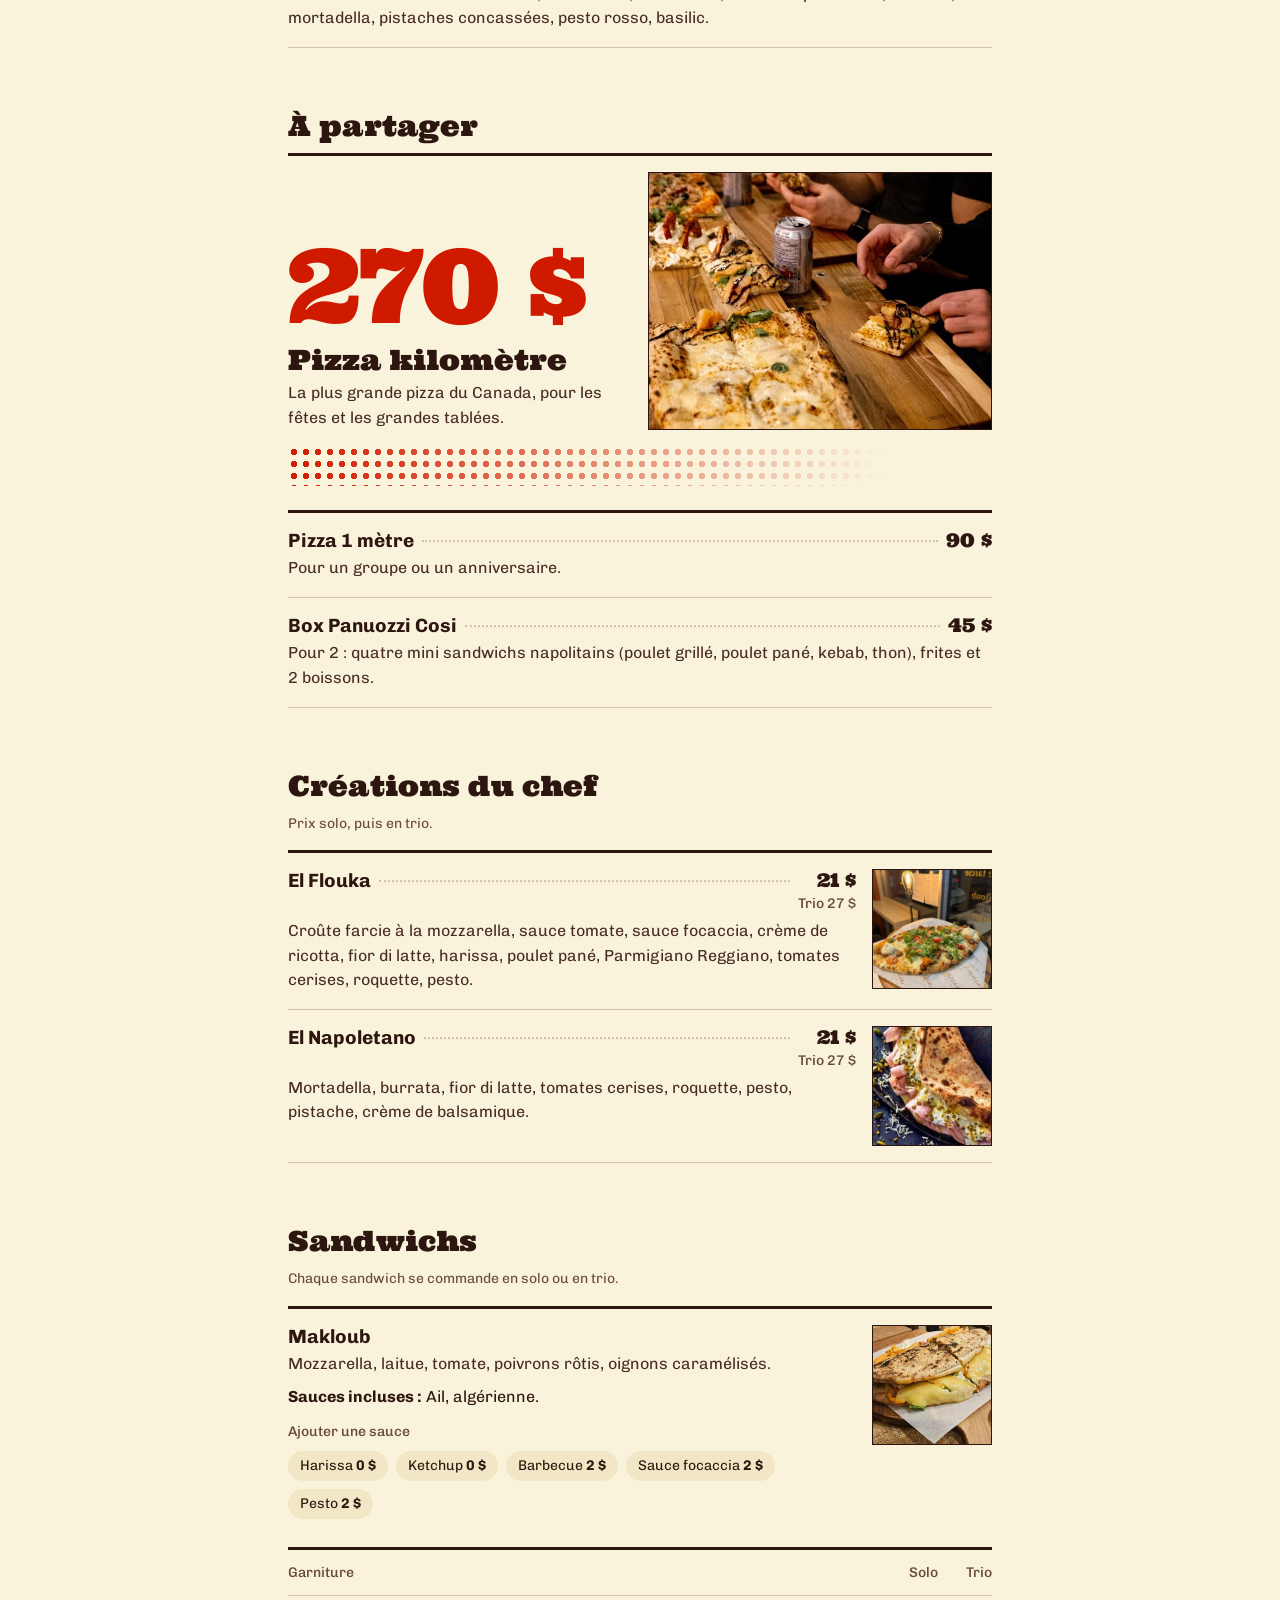
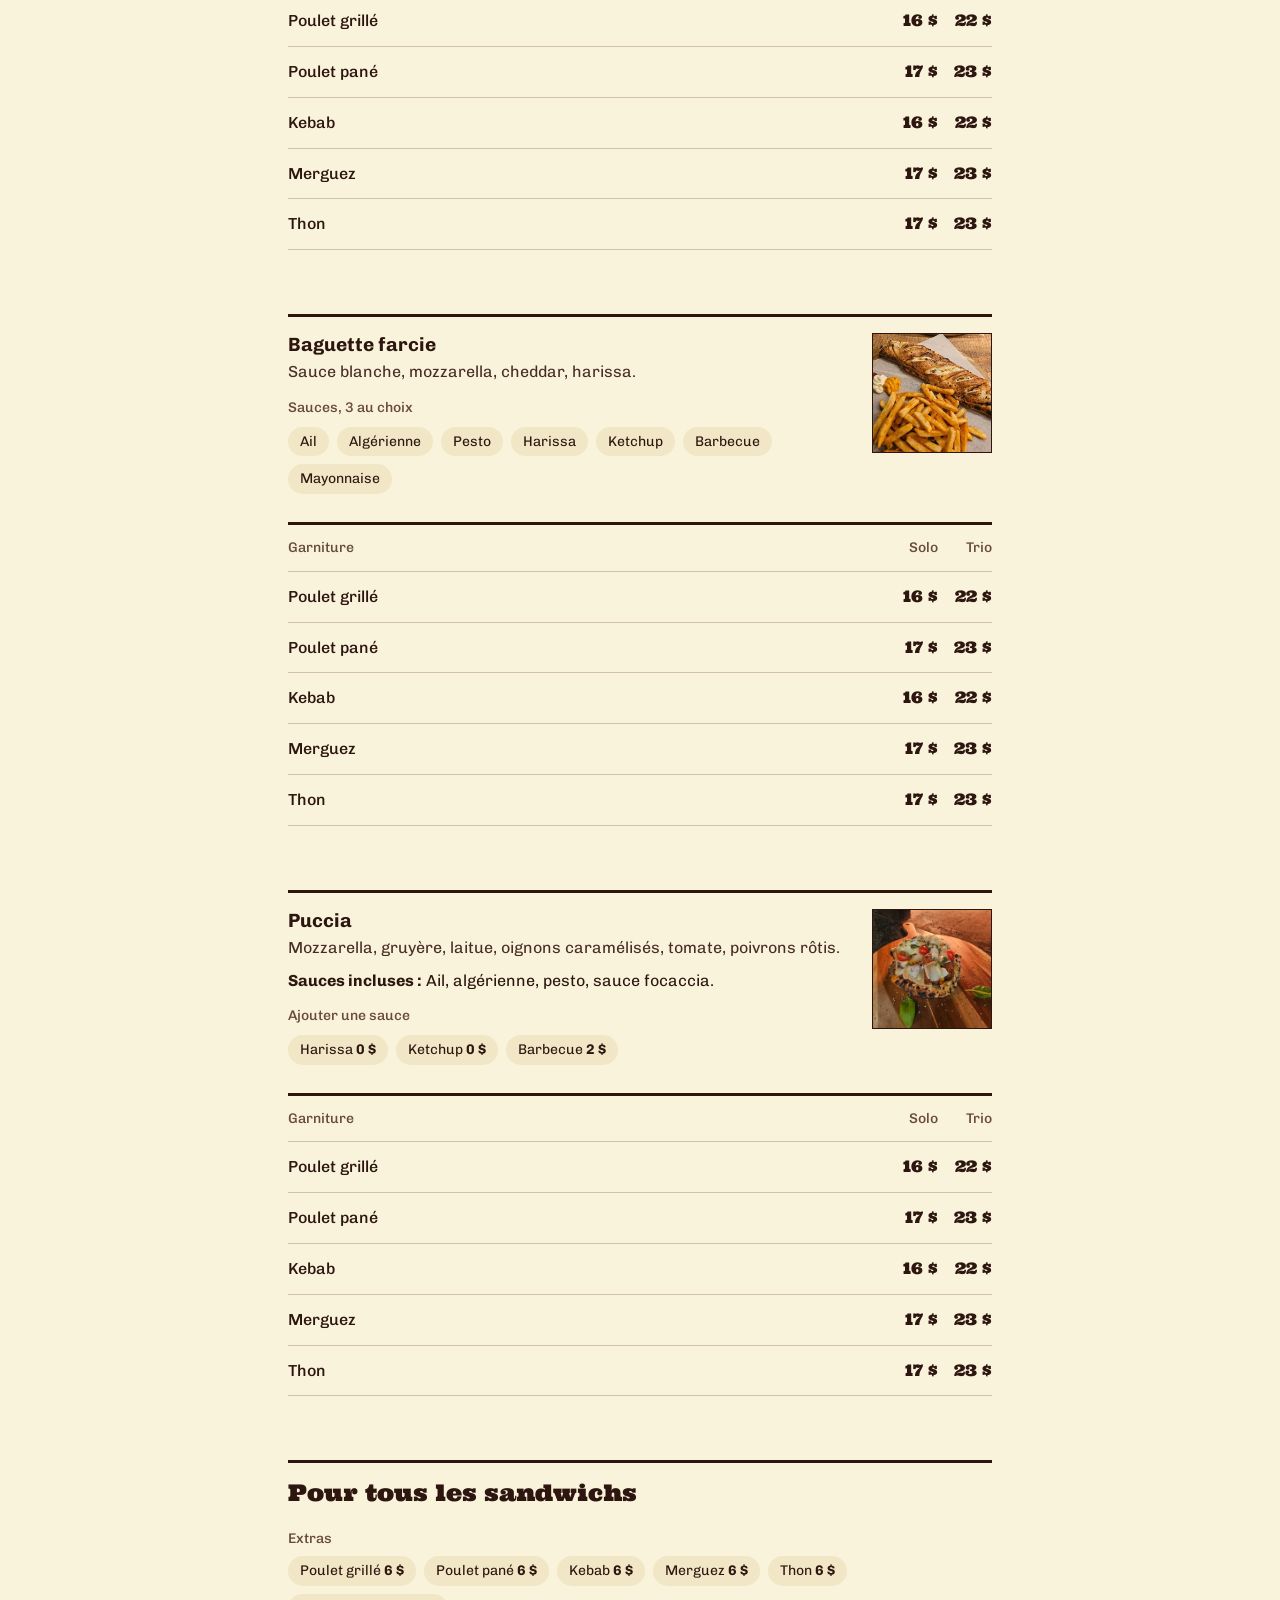
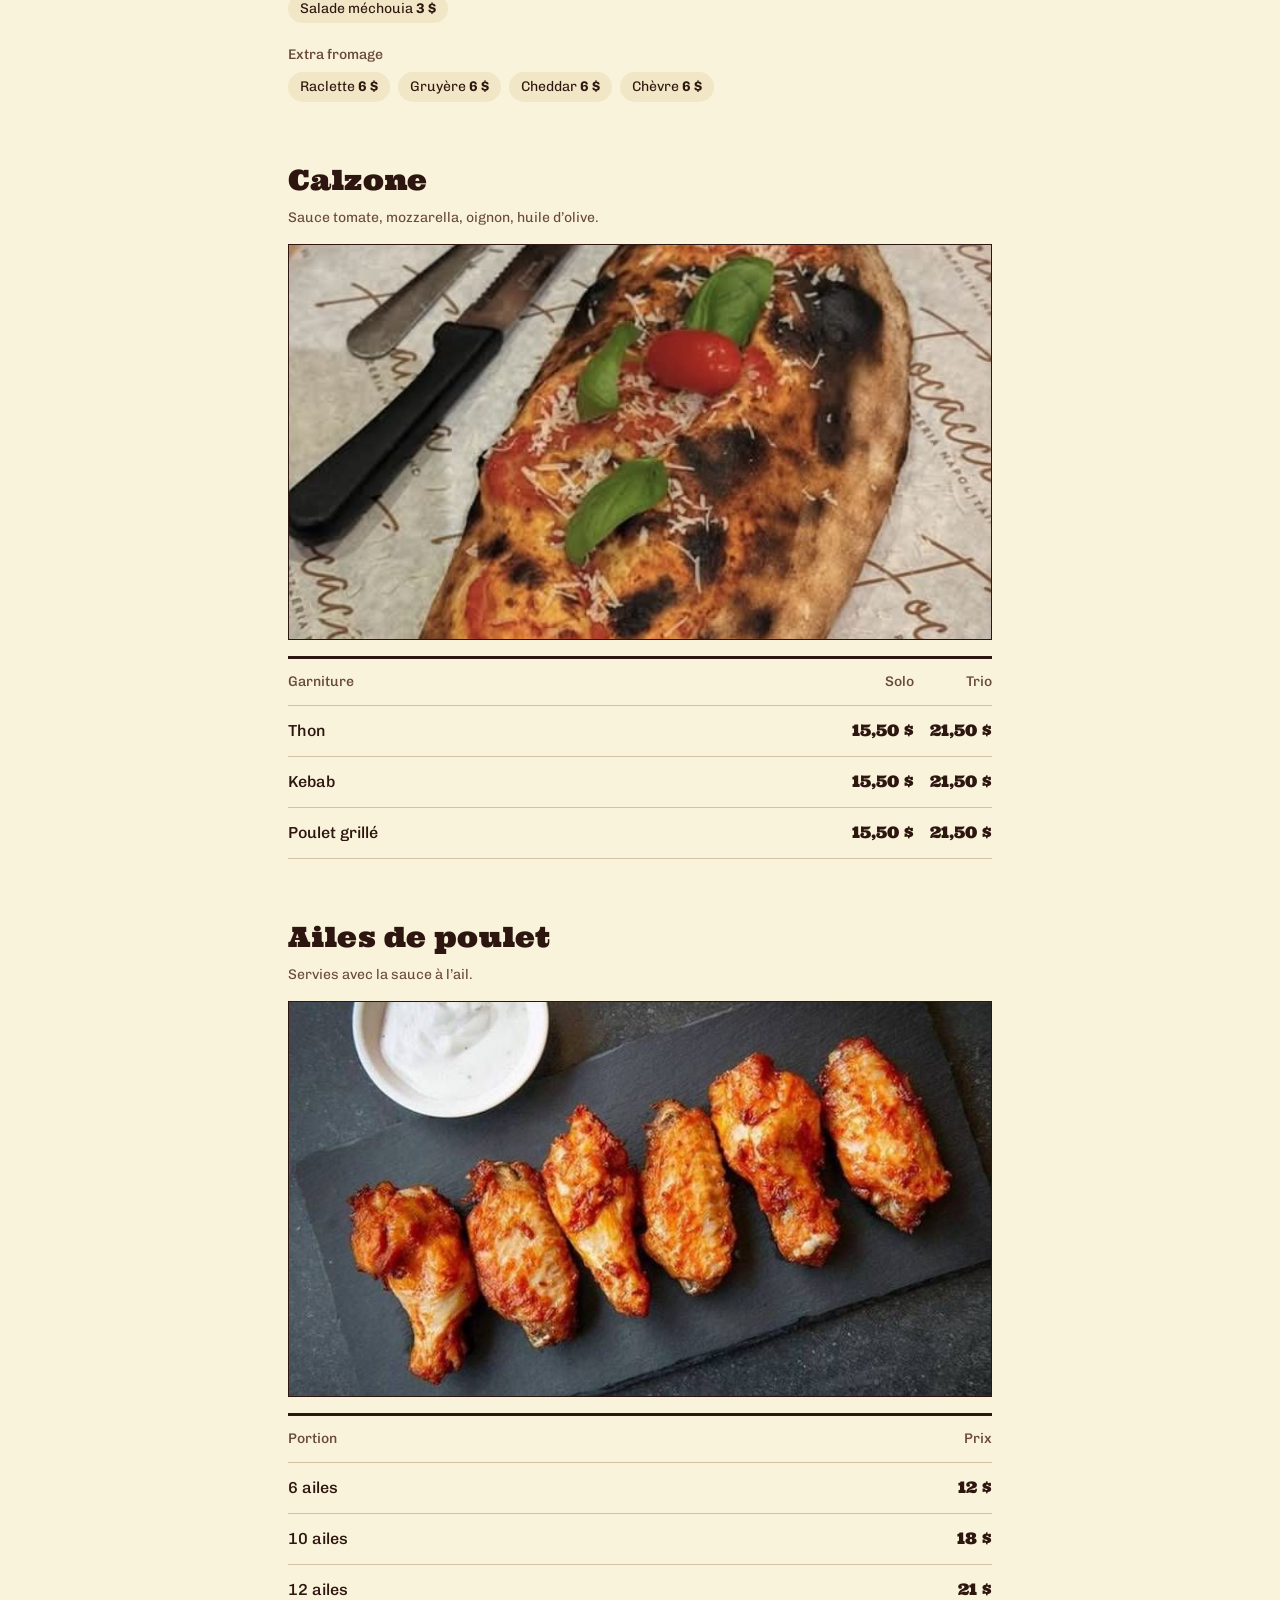
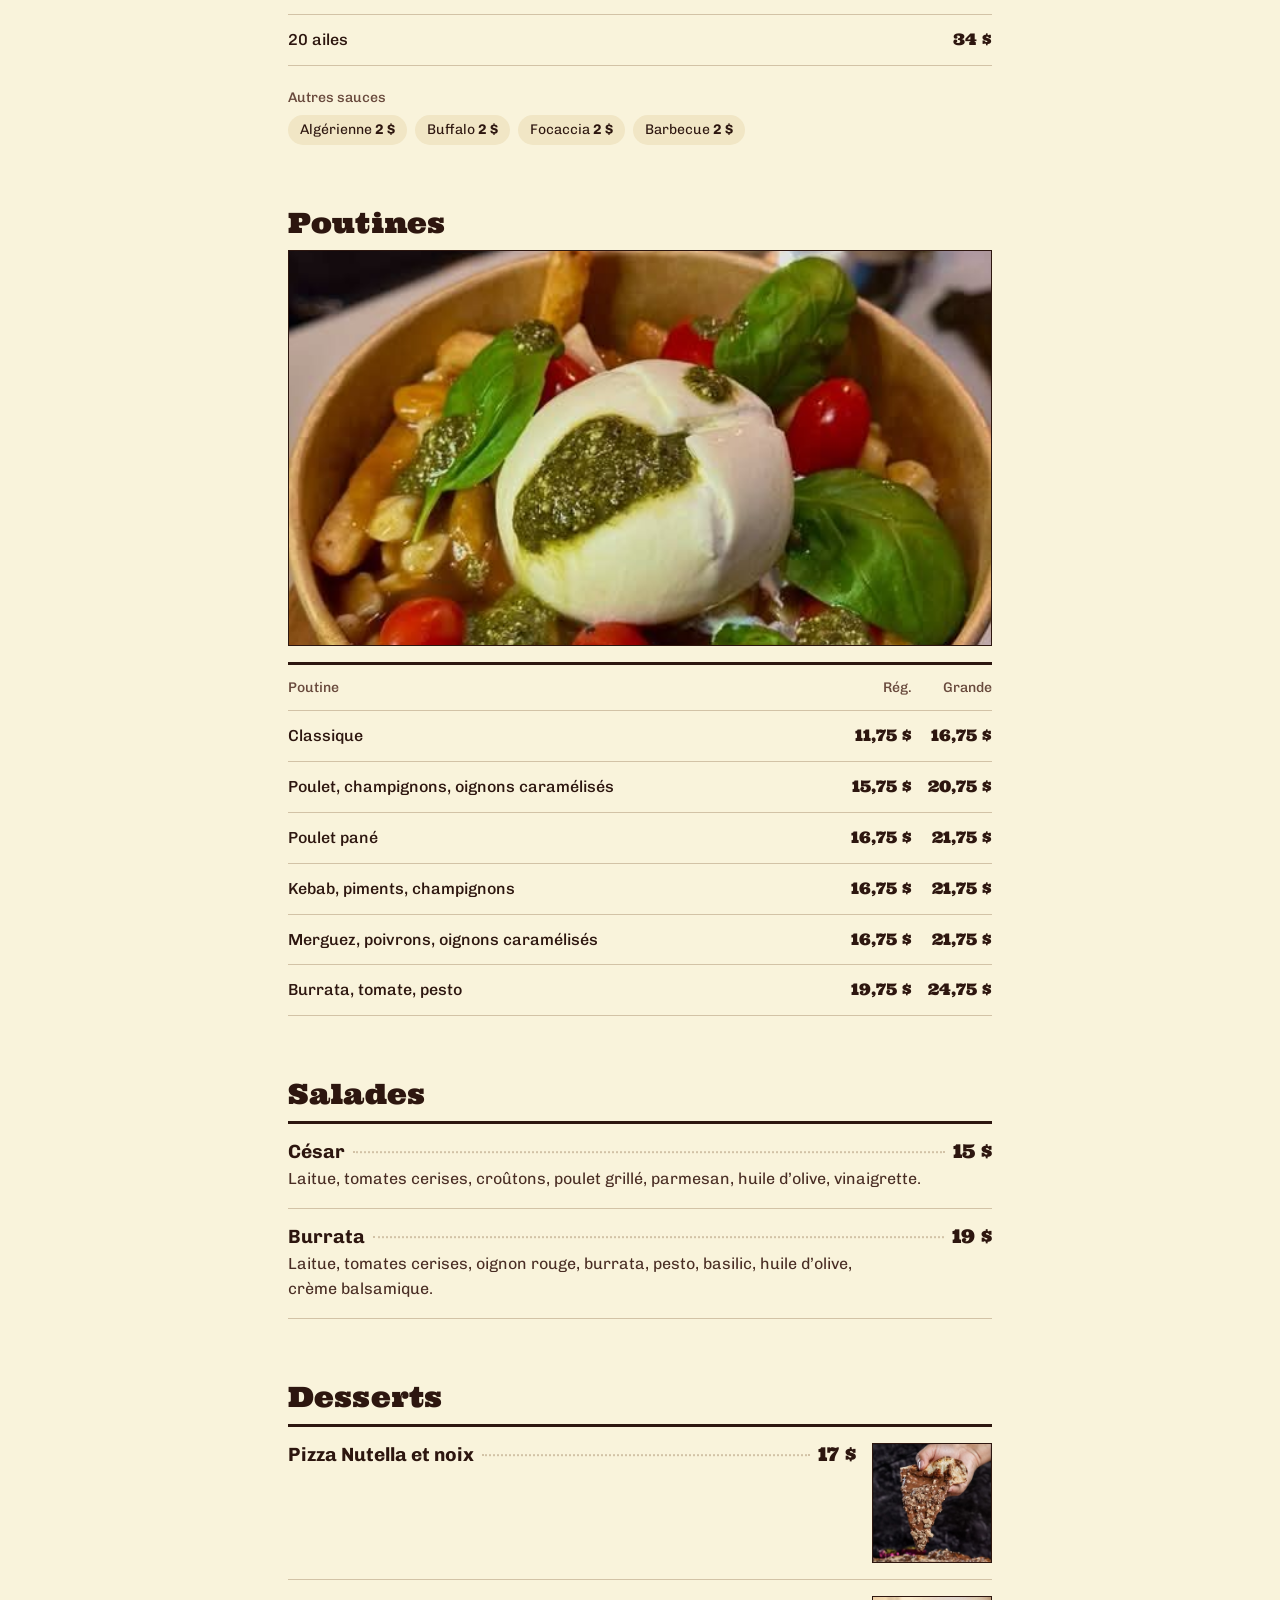
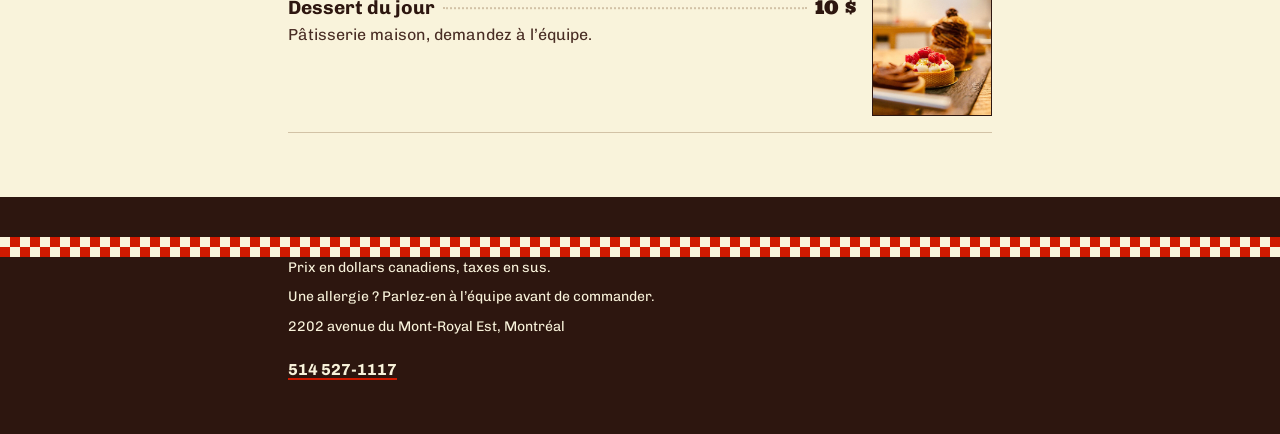
==== commit e0e33312: "Sandwichs : un bloc par pain avec ses sauces et ses garnitures Co-Authored-By: Claude Opus 5.5 <nore" ====
--- a/docs/index.html
+++ b/docs/index.html
@@ -23,7 +23,7 @@
 <nav class="container cat-grid-wrap" aria-label="Aller à une catégorie"><ul class="cat-grid"><li><a href="#pizzas"><img class="cat-photo" src="img/pizzas-margherita.jpg" alt="" width="550" height="544" decoding="async"><span>Pizzas</span></a></li><li><a href="#partager"><img class="cat-photo" src="img/photos-plats-pizza-kilometre.jpg" alt="" width="640" height="800" decoding="async"><span>À partager</span></a></li><li><a href="#chef"><img class="cat-photo" src="img/el-flouka-el-flouka.jpg" alt="" width="550" height="733" decoding="async"><span>Créations du chef</span></a></li><li><a href="#sandwichs"><img class="cat-photo" src="img/sandwichs-makloub-poulet-grille.jpg" alt="" width="640" height="440" decoding="async"><span>Sandwichs</span></a></li><li><a href="#calzone"><img class="cat-photo" src="img/calzone-calzone-au-thon.jpg" alt="" width="550" height="574" decoding="async"><span>Calzone</span></a></li><li><a href="#ailes"><img class="cat-photo" src="img/ailes-de-poulet-6-ailes-de-poulet.jpg" alt="" width="733" height="440" decoding="async"><span>Ailes de poulet</span></a></li><li><a href="#poutines"><img class="cat-photo" src="img/poutines-poutine-burrata-tomate-et-sauce-pesto.jpg" alt="" width="550" height="689" decoding="async"><span>Poutines</span></a></li><li><a href="#salades"><img class="cat-photo" src="img/photos-plats-salade-burrata-bol.jpg" alt="" width="800" height="800" decoding="async"><span>Salades</span></a></li><li><a href="#desserts"><img class="cat-photo" src="img/pizzas-pizza-nutella-et-noix.jpg" alt="" width="550" height="639" decoding="async"><span>Desserts</span></a></li></ul></nav>
 <nav class="tabs" aria-label="Catégories du menu"><ul class="container"><li><a href="#pizzas">Pizzas</a></li><li><a href="#partager">À partager</a></li><li><a href="#chef">Créations du chef</a></li><li><a href="#sandwichs">Sandwichs</a></li><li><a href="#calzone">Calzone</a></li><li><a href="#ailes">Ailes de poulet</a></li><li><a href="#poutines">Poutines</a></li><li><a href="#salades">Salades</a></li><li><a href="#desserts">Desserts</a></li></ul></nav>
 <main class="container">
-<section id="pizzas" class="round" aria-labelledby="h-pizzas"><h2 id="h-pizzas">Pizzas</h2><p class="note">Pâte maturée plus de 24 heures, cuite au four à bois.</p><ul class="rows"><li class="row has-photo"><div class="row-text"><div class="row-head"><h3>Margherita</h3><span class="leader" aria-hidden="true"></span><div class="prices"><span class="price">18 $</span></div></div><p class="desc">Sauce tomate San Marzano AOP, mozzarella, fior di latte, Grana Padano, basilic, origan, huile d’olive.</p><p class="extra">Avec burrata, 8 $ de plus</p></div><img class="photo" src="img/pizzas-margherita.jpg" alt="" width="550" height="544" loading="lazy" decoding="async"></li><li class="row has-photo"><div class="row-text"><div class="row-head"><h3>Tonno</h3><span class="leader" aria-hidden="true"></span><div class="prices"><span class="price">22 $</span></div></div><p class="desc">Sauce tomate San Marzano AOP, mozzarella, fior di latte, thon entier, tomates cerises, olives, roquette, huile d’olive.</p></div><img class="photo" src="img/pizzas-tonno.jpg" alt="" width="373" height="800" loading="lazy" decoding="async"></li><li class="row has-photo"><div class="row-text"><div class="row-head"><h3>Pepperoni</h3><span class="leader" aria-hidden="true"></span><div class="prices"><span class="price">22 $</span></div></div><p class="desc">Sauce tomate San Marzano AOP, mozzarella, fior di latte, pepperoni, Parmigiano Reggiano, roquette, huile d’olive.</p></div><img class="photo" src="img/pizzas-pepperoni.jpg" alt="" width="550" height="689" loading="lazy" decoding="async"></li><li class="row has-photo"><div class="row-text"><div class="row-head"><h3>Burrattina</h3><span class="leader" aria-hidden="true"></span><div class="prices"><span class="price">28 $</span></div></div><p class="desc">Sauce tomate San Marzano AOP, mozzarella, fior di latte, Parmigiano Reggiano, burrata, pesto, basilic, roquette, tomates cerises, huile d’olive.</p></div><img class="photo" src="img/pizzas-burrattina.jpg" alt="" width="533" height="800" loading="lazy" decoding="async"></li><li class="row has-photo"><div class="row-text"><div class="row-head"><h3>Siciliana</h3><span class="leader" aria-hidden="true"></span><div class="prices"><span class="price">21 $</span></div></div><p class="desc">Sauce tomate San Marzano AOP, fior di latte, anchois, câpres, basilic, huile d’olive.</p></div><img class="photo" src="img/pizzas-napoli.jpg" alt="" width="660" height="440" loading="lazy" decoding="async"></li><li class="row has-photo"><div class="row-text"><div class="row-head"><h3>Pollo</h3><span class="leader" aria-hidden="true"></span><div class="prices"><span class="price">24 $</span></div></div><p class="desc">Sauce blanche, mozzarella, fior di latte, Grana Padano, poulet, champignons, roquette, huile d’olive.</p></div><img class="photo" src="img/pizzas-pollo.jpg" alt="" width="798" height="400" loading="lazy" decoding="async"></li><li class="row has-photo"><div class="row-text"><div class="row-head"><h3>Bovina</h3><span class="leader" aria-hidden="true"></span><div class="prices"><span class="price">23 $</span></div></div><p class="desc">Sauce tomate San Marzano AOP, mozzarella, fior di latte, Parmigiano Reggiano, viande hachée, piments, oignons.</p></div><img class="photo" src="img/pizzas-bovina.jpg" alt="" width="373" height="800" loading="lazy" decoding="async"></li><li class="row has-photo"><div class="row-text"><div class="row-head"><h3>Salmone</h3><span class="leader" aria-hidden="true"></span><div class="prices"><span class="price">25 $</span></div></div><p class="desc">Sauce blanche, mozzarella, fior di latte, saumon fumé, crème de balsamique, pesto, noix.</p></div><img class="photo" src="img/pizzas-salmone.jpg" alt="" width="550" height="488" loading="lazy" decoding="async"></li><li class="row has-photo"><div class="row-text"><div class="row-head"><h3>La Végétarienne</h3><span class="leader" aria-hidden="true"></span><div class="prices"><span class="price">21 $</span></div></div><p class="desc">Sauce tomate San Marzano AOP, mozzarella, fior di latte, légumes du jour, huile d’olive.</p></div><img class="photo" src="img/pizzas-la-vegetarienne.jpg" alt="" width="550" height="584" loading="lazy" decoding="async"></li><li class="row"><div class="row-text"><div class="row-head"><h3>La Capra</h3><span class="leader" aria-hidden="true"></span><div class="prices"><span class="price">23 $</span></div></div><p class="desc">Crème de ricotta, mozzarella, fior di latte, fromage de chèvre, miel, noix.</p></div></li><li class="row has-photo"><div class="row-text"><div class="row-head"><h3>Norma</h3><span class="leader" aria-hidden="true"></span><div class="prices"><span class="price">23 $</span></div></div><p class="desc">Sauce tomate San Marzano AOP, mozzarella, fior di latte, Grana Padano, aubergines rôties, basilic, tomates cerises, origan, huile d’olive.</p></div><img class="photo" src="img/pizzas-norma.jpg" alt="" width="550" height="465" loading="lazy" decoding="async"></li><li class="row has-photo"><div class="row-text"><div class="row-head"><h3>Mortadella</h3><span class="leader" aria-hidden="true"></span><div class="prices"><span class="price">24 $</span></div></div><p class="desc">Crème de ricotta, mozzarella, fior di latte, basilic, pistaches concassées, huile d’olive.</p></div><img class="photo" src="img/pizzas-mortadella.jpg" alt="" width="573" height="440" loading="lazy" decoding="async"></li><li class="row has-photo"><div class="row-text"><div class="row-head"><h3>Gamberetti</h3><span class="leader" aria-hidden="true"></span><div class="prices"><span class="price">25 $</span></div></div><p class="desc">Sauce blanche, mozzarella, fior di latte, Grana Padano, crevettes, pesto, tomates cerises, basilic, roquette.</p></div><img class="photo" src="img/pizzas-gamberetti.jpg" alt="" width="550" height="550" loading="lazy" decoding="async"></li><li class="row has-photo"><div class="row-text"><div class="row-head"><h3>Angeli &amp; Demoni</h3><span class="leader" aria-hidden="true"></span><div class="prices"><span class="price">24 $</span></div></div><p class="desc">Sauce tomate San Marzano AOP, mozzarella, fior di latte, Parmigiano Reggiano, stracciatella, poivrons rôtis, oignons rouges, basilic.</p></div><img class="photo" src="img/pizzas-angeli-demoni.jpg" alt="" width="506" height="800" loading="lazy" decoding="async"></li><li class="row has-photo"><div class="row-text"><div class="row-head"><h3>7 Fromaggi</h3><span class="leader" aria-hidden="true"></span><div class="prices"><span class="price">25 $</span></div></div><p class="desc">Sauce blanche, mozzarella, fior di latte, gorgonzola, chèvre, Parmigiano Reggiano, gruyère, raclette.</p></div><img class="photo" src="img/pizzas-7-fromaggi.jpg" alt="" width="550" height="733" loading="lazy" decoding="async"></li><li class="row"><div class="row-text"><div class="row-head"><h3>All Dressed</h3><span class="leader" aria-hidden="true"></span><div class="prices"><span class="price">25 $</span></div></div><p class="desc">Sauce tomate San Marzano AOP, mozzarella, fior di latte, Parmigiano Reggiano, pepperoni, poivrons, oignons, champignons.</p></div></li><li class="row"><div class="row-text"><div class="row-head"><h3>Pizza du chef</h3><span class="leader" aria-hidden="true"></span><div class="prices"><span class="price">32 $</span></div></div><p class="desc">Sauce tomate San Marzano AOP, mozzarella, fior di latte, crème de parmesan, burrata, mortadella, pistaches concassées, pesto rosso, basilic.</p></div></li></ul></section><section id="partager" aria-labelledby="h-partager"><h2 id="h-partager">À partager</h2><div class="poster"><div class="poster-text"><p class="poster-figure num">270 $</p><h3 class="poster-name">Pizza kilomètre</h3><p class="desc">La plus grande pizza du Canada, pour les fêtes et les grandes tablées.</p></div><div class="screen" aria-hidden="true"></div><img class="photo" src="img/photos-plats-pizza-kilometre.jpg" alt="" width="640" height="800" loading="lazy" decoding="async"></div><ul class="rows"><li class="row"><div class="row-text"><div class="row-head"><h3>Pizza 1 mètre</h3><span class="leader" aria-hidden="true"></span><div class="prices"><span class="price">90 $</span></div></div><p class="desc">Pour un groupe ou un anniversaire.</p></div></li><li class="row"><div class="row-text"><div class="row-head"><h3>Box Panuozzi Cosi</h3><span class="leader" aria-hidden="true"></span><div class="prices"><span class="price">45 $</span></div></div><p class="desc">Pour 2 : quatre mini sandwichs napolitains (poulet grillé, poulet pané, kebab, thon), frites et 2 boissons.</p></div></li></ul></section><section id="chef" aria-labelledby="h-chef"><h2 id="h-chef">Créations du chef</h2><p class="note">Prix solo, puis en trio.</p><ul class="rows"><li class="row has-photo"><div class="row-text"><div class="row-head"><h3>El Flouka</h3><span class="leader" aria-hidden="true"></span><div class="prices"><span class="price"><span class="visually-hidden">Solo </span>21 $</span><span class="price-alt">Trio 27 $</span></div></div><p class="desc">Croûte farcie à la mozzarella, sauce tomate, sauce focaccia, crème de ricotta, fior di latte, harissa, poulet pané, Parmigiano Reggiano, tomates cerises, roquette, pesto.</p></div><img class="photo" src="img/el-flouka-el-flouka.jpg" alt="" width="550" height="733" loading="lazy" decoding="async"></li><li class="row has-photo"><div class="row-text"><div class="row-head"><h3>El Napoletano</h3><span class="leader" aria-hidden="true"></span><div class="prices"><span class="price"><span class="visually-hidden">Solo </span>21 $</span><span class="price-alt">Trio 27 $</span></div></div><p class="desc">Mortadella, burrata, fior di latte, tomates cerises, roquette, pesto, pistache, crème de balsamique.</p></div><img class="photo" src="img/el-flouka-el-napoletano.jpg" alt="" width="337" height="600" loading="lazy" decoding="async"></li></ul></section><section id="sandwichs" aria-labelledby="h-sandwichs"><h2 id="h-sandwichs">Sandwichs</h2><p class="note">Choisissez le pain, puis la garniture. Mêmes prix pour les trois pains.</p><ul class="rows"><li class="row has-photo"><div class="row-text"><div class="row-head"><h3>Makloub</h3></div><p class="desc">Mozzarella, laitue, tomate, poivrons rôtis, oignons caramélisés.</p><p class="sauces"><strong>Sauces incluses :</strong> Ail, algérienne.</p><p class="sauces-add">Ajouter une sauce</p><ul class="chips"><li>Harissa <span class="num">0 $</span></li><li>Ketchup <span class="num">0 $</span></li><li>Barbecue <span class="num">2 $</span></li><li>Sauce focaccia <span class="num">2 $</span></li><li>Pesto <span class="num">2 $</span></li></ul></div><img class="photo" src="img/sandwichs-makloub-poulet-grille.jpg" alt="" width="640" height="440" loading="lazy" decoding="async"></li><li class="row has-photo"><div class="row-text"><div class="row-head"><h3>Baguette farcie</h3></div><p class="desc">Sauce blanche, mozzarella, cheddar, harissa.</p></div><img class="photo" src="img/sandwichs-baguette-farcie-poulet-grille.jpg" alt="" width="564" height="440" loading="lazy" decoding="async"></li><li class="row has-photo"><div class="row-text"><div class="row-head"><h3>Puccia</h3></div><p class="desc">Mozzarella, gruyère, laitue, oignons caramélisés, tomate, poivrons rôtis.</p><p class="sauces"><strong>Sauces incluses :</strong> Ail, algérienne, pesto, sauce focaccia.</p><p class="sauces-add">Ajouter une sauce</p><ul class="chips"><li>Harissa <span class="num">0 $</span></li><li>Ketchup <span class="num">0 $</span></li><li>Barbecue <span class="num">2 $</span></li></ul></div><img class="photo" src="img/sandwichs-sandwich-puccia-poulet-grille.jpg" alt="" width="550" height="541" loading="lazy" decoding="async"></li></ul><table class="prices-table"><thead><tr><th scope="col">Garniture</th><th scope="col" class="num">Solo</th><th scope="col" class="num">Trio</th></tr></thead><tbody><tr><th scope="row">Poulet grillé</th><td class="num">16 $</td><td class="num">22 $</td></tr><tr><th scope="row">Poulet pané</th><td class="num">17 $</td><td class="num">23 $</td></tr><tr><th scope="row">Kebab</th><td class="num">16 $</td><td class="num">22 $</td></tr><tr><th scope="row">Merguez</th><td class="num">17 $</td><td class="num">23 $</td></tr><tr><th scope="row">Thon</th><td class="num">17 $</td><td class="num">23 $</td></tr></tbody></table><div class="extras"><h3>Baguette farcie : sauces, 3 au choix</h3><ul class="chips"><li>Ail</li><li>Algérienne</li><li>Pesto</li><li>Harissa</li><li>Ketchup</li><li>Barbecue</li><li>Mayonnaise</li></ul></div><div class="extras"><h3>Extras</h3><ul class="chips"><li>Poulet grillé <span class="num">6 $</span></li><li>Poulet pané <span class="num">6 $</span></li><li>Kebab <span class="num">6 $</span></li><li>Merguez <span class="num">6 $</span></li><li>Thon <span class="num">6 $</span></li><li>Salade méchouia <span class="num">3 $</span></li></ul></div><div class="extras"><h3>Extra fromage</h3><ul class="chips"><li>Raclette <span class="num">6 $</span></li><li>Gruyère <span class="num">6 $</span></li><li>Cheddar <span class="num">6 $</span></li><li>Chèvre <span class="num">6 $</span></li></ul></div></section><section id="calzone" aria-labelledby="h-calzone"><h2 id="h-calzone">Calzone</h2><p class="note">Sauce tomate, mozzarella, oignon, huile d’olive.</p><img class="photo photo-wide" src="img/calzone-calzone-au-thon.jpg" alt="" width="550" height="574" loading="lazy" decoding="async"><table class="prices-table"><thead><tr><th scope="col">Garniture</th><th scope="col" class="num">Solo</th><th scope="col" class="num">Trio</th></tr></thead><tbody><tr><th scope="row">Thon</th><td class="num">15,50 $</td><td class="num">21,50 $</td></tr><tr><th scope="row">Kebab</th><td class="num">15,50 $</td><td class="num">21,50 $</td></tr><tr><th scope="row">Poulet grillé</th><td class="num">15,50 $</td><td class="num">21,50 $</td></tr></tbody></table></section><section id="ailes" aria-labelledby="h-ailes"><h2 id="h-ailes">Ailes de poulet</h2><p class="note">Servies avec la sauce à l’ail.</p><img class="photo photo-wide" src="img/ailes-de-poulet-6-ailes-de-poulet.jpg" alt="" width="733" height="440" loading="lazy" decoding="async"><table class="prices-table"><thead><tr><th scope="col">Portion</th><th scope="col" class="num">Prix</th></tr></thead><tbody><tr><th scope="row">6 ailes</th><td class="num">12 $</td></tr><tr><th scope="row">10 ailes</th><td class="num">18 $</td></tr><tr><th scope="row">12 ailes</th><td class="num">21 $</td></tr><tr><th scope="row">20 ailes</th><td class="num">34 $</td></tr></tbody></table><div class="extras"><h3>Autres sauces</h3><ul class="chips"><li>Algérienne <span class="num">2 $</span></li><li>Buffalo <span class="num">2 $</span></li><li>Focaccia <span class="num">2 $</span></li><li>Barbecue <span class="num">2 $</span></li></ul></div></section><section id="poutines" aria-labelledby="h-poutines"><h2 id="h-poutines">Poutines</h2><img class="photo photo-wide" src="img/poutines-poutine-burrata-tomate-et-sauce-pesto.jpg" alt="" width="550" height="689" loading="lazy" decoding="async"><table class="prices-table"><thead><tr><th scope="col">Poutine</th><th scope="col" class="num">Rég.</th><th scope="col" class="num">Grande</th></tr></thead><tbody><tr><th scope="row">Classique</th><td class="num">11,75 $</td><td class="num">16,75 $</td></tr><tr><th scope="row">Poulet, champignons, oignons caramélisés</th><td class="num">15,75 $</td><td class="num">20,75 $</td></tr><tr><th scope="row">Poulet pané</th><td class="num">16,75 $</td><td class="num">21,75 $</td></tr><tr><th scope="row">Kebab, piments, champignons</th><td class="num">16,75 $</td><td class="num">21,75 $</td></tr><tr><th scope="row">Merguez, poivrons, oignons caramélisés</th><td class="num">16,75 $</td><td class="num">21,75 $</td></tr><tr><th scope="row">Burrata, tomate, pesto</th><td class="num">19,75 $</td><td class="num">24,75 $</td></tr></tbody></table></section><section id="salades" aria-labelledby="h-salades"><h2 id="h-salades">Salades</h2><ul class="rows"><li class="row"><div class="row-text"><div class="row-head"><h3>César</h3><span class="leader" aria-hidden="true"></span><div class="prices"><span class="price">15 $</span></div></div><p class="desc">Laitue, tomates cerises, croûtons, poulet grillé, parmesan, huile d’olive, vinaigrette.</p></div></li><li class="row"><div class="row-text"><div class="row-head"><h3>Burrata</h3><span class="leader" aria-hidden="true"></span><div class="prices"><span class="price">19 $</span></div></div><p class="desc">Laitue, tomates cerises, oignon rouge, burrata, pesto, basilic, huile d’olive, crème balsamique.</p></div></li></ul></section><section id="desserts" aria-labelledby="h-desserts"><h2 id="h-desserts">Desserts</h2><ul class="rows"><li class="row has-photo"><div class="row-text"><div class="row-head"><h3>Pizza Nutella et noix</h3><span class="leader" aria-hidden="true"></span><div class="prices"><span class="price">17 $</span></div></div></div><img class="photo" src="img/pizzas-pizza-nutella-et-noix.jpg" alt="" width="550" height="639" loading="lazy" decoding="async"></li><li class="row has-photo"><div class="row-text"><div class="row-head"><h3>Dessert du jour</h3><span class="leader" aria-hidden="true"></span><div class="prices"><span class="price">10 $</span></div></div><p class="desc">Pâtisserie maison, demandez à l’équipe.</p></div><img class="photo" src="img/photos-plats-desserts-maison.jpg" alt="" width="800" height="798" loading="lazy" decoding="async"></li></ul></section>
+<section id="pizzas" class="round" aria-labelledby="h-pizzas"><h2 id="h-pizzas">Pizzas</h2><p class="note">Pâte maturée plus de 24 heures, cuite au four à bois.</p><ul class="rows"><li class="row has-photo"><div class="row-text"><div class="row-head"><h3>Margherita</h3><span class="leader" aria-hidden="true"></span><div class="prices"><span class="price">18 $</span></div></div><p class="desc">Sauce tomate San Marzano AOP, mozzarella, fior di latte, Grana Padano, basilic, origan, huile d’olive.</p><p class="extra">Avec burrata, 8 $ de plus</p></div><img class="photo" src="img/pizzas-margherita.jpg" alt="" width="550" height="544" loading="lazy" decoding="async"></li><li class="row has-photo"><div class="row-text"><div class="row-head"><h3>Tonno</h3><span class="leader" aria-hidden="true"></span><div class="prices"><span class="price">22 $</span></div></div><p class="desc">Sauce tomate San Marzano AOP, mozzarella, fior di latte, thon entier, tomates cerises, olives, roquette, huile d’olive.</p></div><img class="photo" src="img/pizzas-tonno.jpg" alt="" width="373" height="800" loading="lazy" decoding="async"></li><li class="row has-photo"><div class="row-text"><div class="row-head"><h3>Pepperoni</h3><span class="leader" aria-hidden="true"></span><div class="prices"><span class="price">22 $</span></div></div><p class="desc">Sauce tomate San Marzano AOP, mozzarella, fior di latte, pepperoni, Parmigiano Reggiano, roquette, huile d’olive.</p></div><img class="photo" src="img/pizzas-pepperoni.jpg" alt="" width="550" height="689" loading="lazy" decoding="async"></li><li class="row has-photo"><div class="row-text"><div class="row-head"><h3>Burrattina</h3><span class="leader" aria-hidden="true"></span><div class="prices"><span class="price">28 $</span></div></div><p class="desc">Sauce tomate San Marzano AOP, mozzarella, fior di latte, Parmigiano Reggiano, burrata, pesto, basilic, roquette, tomates cerises, huile d’olive.</p></div><img class="photo" src="img/pizzas-burrattina.jpg" alt="" width="533" height="800" loading="lazy" decoding="async"></li><li class="row has-photo"><div class="row-text"><div class="row-head"><h3>Siciliana</h3><span class="leader" aria-hidden="true"></span><div class="prices"><span class="price">21 $</span></div></div><p class="desc">Sauce tomate San Marzano AOP, fior di latte, anchois, câpres, basilic, huile d’olive.</p></div><img class="photo" src="img/pizzas-napoli.jpg" alt="" width="660" height="440" loading="lazy" decoding="async"></li><li class="row has-photo"><div class="row-text"><div class="row-head"><h3>Pollo</h3><span class="leader" aria-hidden="true"></span><div class="prices"><span class="price">24 $</span></div></div><p class="desc">Sauce blanche, mozzarella, fior di latte, Grana Padano, poulet, champignons, roquette, huile d’olive.</p></div><img class="photo" src="img/pizzas-pollo.jpg" alt="" width="798" height="400" loading="lazy" decoding="async"></li><li class="row has-photo"><div class="row-text"><div class="row-head"><h3>Bovina</h3><span class="leader" aria-hidden="true"></span><div class="prices"><span class="price">23 $</span></div></div><p class="desc">Sauce tomate San Marzano AOP, mozzarella, fior di latte, Parmigiano Reggiano, viande hachée, piments, oignons.</p></div><img class="photo" src="img/pizzas-bovina.jpg" alt="" width="373" height="800" loading="lazy" decoding="async"></li><li class="row has-photo"><div class="row-text"><div class="row-head"><h3>Salmone</h3><span class="leader" aria-hidden="true"></span><div class="prices"><span class="price">25 $</span></div></div><p class="desc">Sauce blanche, mozzarella, fior di latte, saumon fumé, crème de balsamique, pesto, noix.</p></div><img class="photo" src="img/pizzas-salmone.jpg" alt="" width="550" height="488" loading="lazy" decoding="async"></li><li class="row has-photo"><div class="row-text"><div class="row-head"><h3>La Végétarienne</h3><span class="leader" aria-hidden="true"></span><div class="prices"><span class="price">21 $</span></div></div><p class="desc">Sauce tomate San Marzano AOP, mozzarella, fior di latte, légumes du jour, huile d’olive.</p></div><img class="photo" src="img/pizzas-la-vegetarienne.jpg" alt="" width="550" height="584" loading="lazy" decoding="async"></li><li class="row"><div class="row-text"><div class="row-head"><h3>La Capra</h3><span class="leader" aria-hidden="true"></span><div class="prices"><span class="price">23 $</span></div></div><p class="desc">Crème de ricotta, mozzarella, fior di latte, fromage de chèvre, miel, noix.</p></div></li><li class="row has-photo"><div class="row-text"><div class="row-head"><h3>Norma</h3><span class="leader" aria-hidden="true"></span><div class="prices"><span class="price">23 $</span></div></div><p class="desc">Sauce tomate San Marzano AOP, mozzarella, fior di latte, Grana Padano, aubergines rôties, basilic, tomates cerises, origan, huile d’olive.</p></div><img class="photo" src="img/pizzas-norma.jpg" alt="" width="550" height="465" loading="lazy" decoding="async"></li><li class="row has-photo"><div class="row-text"><div class="row-head"><h3>Mortadella</h3><span class="leader" aria-hidden="true"></span><div class="prices"><span class="price">24 $</span></div></div><p class="desc">Crème de ricotta, mozzarella, fior di latte, basilic, pistaches concassées, huile d’olive.</p></div><img class="photo" src="img/pizzas-mortadella.jpg" alt="" width="573" height="440" loading="lazy" decoding="async"></li><li class="row has-photo"><div class="row-text"><div class="row-head"><h3>Gamberetti</h3><span class="leader" aria-hidden="true"></span><div class="prices"><span class="price">25 $</span></div></div><p class="desc">Sauce blanche, mozzarella, fior di latte, Grana Padano, crevettes, pesto, tomates cerises, basilic, roquette.</p></div><img class="photo" src="img/pizzas-gamberetti.jpg" alt="" width="550" height="550" loading="lazy" decoding="async"></li><li class="row has-photo"><div class="row-text"><div class="row-head"><h3>Angeli &amp; Demoni</h3><span class="leader" aria-hidden="true"></span><div class="prices"><span class="price">24 $</span></div></div><p class="desc">Sauce tomate San Marzano AOP, mozzarella, fior di latte, Parmigiano Reggiano, stracciatella, poivrons rôtis, oignons rouges, basilic.</p></div><img class="photo" src="img/pizzas-angeli-demoni.jpg" alt="" width="506" height="800" loading="lazy" decoding="async"></li><li class="row has-photo"><div class="row-text"><div class="row-head"><h3>7 Fromaggi</h3><span class="leader" aria-hidden="true"></span><div class="prices"><span class="price">25 $</span></div></div><p class="desc">Sauce blanche, mozzarella, fior di latte, gorgonzola, chèvre, Parmigiano Reggiano, gruyère, raclette.</p></div><img class="photo" src="img/pizzas-7-fromaggi.jpg" alt="" width="550" height="733" loading="lazy" decoding="async"></li><li class="row"><div class="row-text"><div class="row-head"><h3>All Dressed</h3><span class="leader" aria-hidden="true"></span><div class="prices"><span class="price">25 $</span></div></div><p class="desc">Sauce tomate San Marzano AOP, mozzarella, fior di latte, Parmigiano Reggiano, pepperoni, poivrons, oignons, champignons.</p></div></li><li class="row"><div class="row-text"><div class="row-head"><h3>Pizza du chef</h3><span class="leader" aria-hidden="true"></span><div class="prices"><span class="price">32 $</span></div></div><p class="desc">Sauce tomate San Marzano AOP, mozzarella, fior di latte, crème de parmesan, burrata, mortadella, pistaches concassées, pesto rosso, basilic.</p></div></li></ul></section><section id="partager" aria-labelledby="h-partager"><h2 id="h-partager">À partager</h2><div class="poster"><div class="poster-text"><p class="poster-figure num">270 $</p><h3 class="poster-name">Pizza kilomètre</h3><p class="desc">La plus grande pizza du Canada, pour les fêtes et les grandes tablées.</p></div><div class="screen" aria-hidden="true"></div><img class="photo" src="img/photos-plats-pizza-kilometre.jpg" alt="" width="640" height="800" loading="lazy" decoding="async"></div><ul class="rows"><li class="row"><div class="row-text"><div class="row-head"><h3>Pizza 1 mètre</h3><span class="leader" aria-hidden="true"></span><div class="prices"><span class="price">90 $</span></div></div><p class="desc">Pour un groupe ou un anniversaire.</p></div></li><li class="row"><div class="row-text"><div class="row-head"><h3>Box Panuozzi Cosi</h3><span class="leader" aria-hidden="true"></span><div class="prices"><span class="price">45 $</span></div></div><p class="desc">Pour 2 : quatre mini sandwichs napolitains (poulet grillé, poulet pané, kebab, thon), frites et 2 boissons.</p></div></li></ul></section><section id="chef" aria-labelledby="h-chef"><h2 id="h-chef">Créations du chef</h2><p class="note">Prix solo, puis en trio.</p><ul class="rows"><li class="row has-photo"><div class="row-text"><div class="row-head"><h3>El Flouka</h3><span class="leader" aria-hidden="true"></span><div class="prices"><span class="price"><span class="visually-hidden">Solo </span>21 $</span><span class="price-alt">Trio 27 $</span></div></div><p class="desc">Croûte farcie à la mozzarella, sauce tomate, sauce focaccia, crème de ricotta, fior di latte, harissa, poulet pané, Parmigiano Reggiano, tomates cerises, roquette, pesto.</p></div><img class="photo" src="img/el-flouka-el-flouka.jpg" alt="" width="550" height="733" loading="lazy" decoding="async"></li><li class="row has-photo"><div class="row-text"><div class="row-head"><h3>El Napoletano</h3><span class="leader" aria-hidden="true"></span><div class="prices"><span class="price"><span class="visually-hidden">Solo </span>21 $</span><span class="price-alt">Trio 27 $</span></div></div><p class="desc">Mortadella, burrata, fior di latte, tomates cerises, roquette, pesto, pistache, crème de balsamique.</p></div><img class="photo" src="img/el-flouka-el-napoletano.jpg" alt="" width="337" height="600" loading="lazy" decoding="async"></li></ul></section><section id="sandwichs" aria-labelledby="h-sandwichs"><h2 id="h-sandwichs">Sandwichs</h2><p class="note">Chaque sandwich se commande en solo ou en trio.</p><div class="sandwich"><ul class="rows"><li class="row has-photo"><div class="row-text"><div class="row-head"><h3>Makloub</h3></div><p class="desc">Mozzarella, laitue, tomate, poivrons rôtis, oignons caramélisés.</p><p class="sauces"><strong>Sauces incluses :</strong> Ail, algérienne.</p><p class="sauces-add">Ajouter une sauce</p><ul class="chips"><li>Harissa <span class="num">0 $</span></li><li>Ketchup <span class="num">0 $</span></li><li>Barbecue <span class="num">2 $</span></li><li>Sauce focaccia <span class="num">2 $</span></li><li>Pesto <span class="num">2 $</span></li></ul></div><img class="photo" src="img/sandwichs-makloub-poulet-grille.jpg" alt="" width="640" height="440" loading="lazy" decoding="async"></li></ul><table class="prices-table"><thead><tr><th scope="col">Garniture</th><th scope="col" class="num">Solo</th><th scope="col" class="num">Trio</th></tr></thead><tbody><tr><th scope="row">Poulet grillé</th><td class="num">16 $</td><td class="num">22 $</td></tr><tr><th scope="row">Poulet pané</th><td class="num">17 $</td><td class="num">23 $</td></tr><tr><th scope="row">Kebab</th><td class="num">16 $</td><td class="num">22 $</td></tr><tr><th scope="row">Merguez</th><td class="num">17 $</td><td class="num">23 $</td></tr><tr><th scope="row">Thon</th><td class="num">17 $</td><td class="num">23 $</td></tr></tbody></table></div><div class="sandwich"><ul class="rows"><li class="row has-photo"><div class="row-text"><div class="row-head"><h3>Baguette farcie</h3></div><p class="desc">Sauce blanche, mozzarella, cheddar, harissa.</p><p class="sauces-add">Sauces, 3 au choix</p><ul class="chips"><li>Ail</li><li>Algérienne</li><li>Pesto</li><li>Harissa</li><li>Ketchup</li><li>Barbecue</li><li>Mayonnaise</li></ul></div><img class="photo" src="img/sandwichs-baguette-farcie-poulet-grille.jpg" alt="" width="564" height="440" loading="lazy" decoding="async"></li></ul><table class="prices-table"><thead><tr><th scope="col">Garniture</th><th scope="col" class="num">Solo</th><th scope="col" class="num">Trio</th></tr></thead><tbody><tr><th scope="row">Poulet grillé</th><td class="num">16 $</td><td class="num">22 $</td></tr><tr><th scope="row">Poulet pané</th><td class="num">17 $</td><td class="num">23 $</td></tr><tr><th scope="row">Kebab</th><td class="num">16 $</td><td class="num">22 $</td></tr><tr><th scope="row">Merguez</th><td class="num">17 $</td><td class="num">23 $</td></tr><tr><th scope="row">Thon</th><td class="num">17 $</td><td class="num">23 $</td></tr></tbody></table></div><div class="sandwich"><ul class="rows"><li class="row has-photo"><div class="row-text"><div class="row-head"><h3>Puccia</h3></div><p class="desc">Mozzarella, gruyère, laitue, oignons caramélisés, tomate, poivrons rôtis.</p><p class="sauces"><strong>Sauces incluses :</strong> Ail, algérienne, pesto, sauce focaccia.</p><p class="sauces-add">Ajouter une sauce</p><ul class="chips"><li>Harissa <span class="num">0 $</span></li><li>Ketchup <span class="num">0 $</span></li><li>Barbecue <span class="num">2 $</span></li></ul></div><img class="photo" src="img/sandwichs-sandwich-puccia-poulet-grille.jpg" alt="" width="550" height="541" loading="lazy" decoding="async"></li></ul><table class="prices-table"><thead><tr><th scope="col">Garniture</th><th scope="col" class="num">Solo</th><th scope="col" class="num">Trio</th></tr></thead><tbody><tr><th scope="row">Poulet grillé</th><td class="num">16 $</td><td class="num">22 $</td></tr><tr><th scope="row">Poulet pané</th><td class="num">17 $</td><td class="num">23 $</td></tr><tr><th scope="row">Kebab</th><td class="num">16 $</td><td class="num">22 $</td></tr><tr><th scope="row">Merguez</th><td class="num">17 $</td><td class="num">23 $</td></tr><tr><th scope="row">Thon</th><td class="num">17 $</td><td class="num">23 $</td></tr></tbody></table></div><h3 class="group-title">Pour tous les sandwichs</h3><div class="extras"><h3>Extras</h3><ul class="chips"><li>Poulet grillé <span class="num">6 $</span></li><li>Poulet pané <span class="num">6 $</span></li><li>Kebab <span class="num">6 $</span></li><li>Merguez <span class="num">6 $</span></li><li>Thon <span class="num">6 $</span></li><li>Salade méchouia <span class="num">3 $</span></li></ul></div><div class="extras"><h3>Extra fromage</h3><ul class="chips"><li>Raclette <span class="num">6 $</span></li><li>Gruyère <span class="num">6 $</span></li><li>Cheddar <span class="num">6 $</span></li><li>Chèvre <span class="num">6 $</span></li></ul></div></section><section id="calzone" aria-labelledby="h-calzone"><h2 id="h-calzone">Calzone</h2><p class="note">Sauce tomate, mozzarella, oignon, huile d’olive.</p><img class="photo photo-wide" src="img/calzone-calzone-au-thon.jpg" alt="" width="550" height="574" loading="lazy" decoding="async"><table class="prices-table"><thead><tr><th scope="col">Garniture</th><th scope="col" class="num">Solo</th><th scope="col" class="num">Trio</th></tr></thead><tbody><tr><th scope="row">Thon</th><td class="num">15,50 $</td><td class="num">21,50 $</td></tr><tr><th scope="row">Kebab</th><td class="num">15,50 $</td><td class="num">21,50 $</td></tr><tr><th scope="row">Poulet grillé</th><td class="num">15,50 $</td><td class="num">21,50 $</td></tr></tbody></table></section><section id="ailes" aria-labelledby="h-ailes"><h2 id="h-ailes">Ailes de poulet</h2><p class="note">Servies avec la sauce à l’ail.</p><img class="photo photo-wide" src="img/ailes-de-poulet-6-ailes-de-poulet.jpg" alt="" width="733" height="440" loading="lazy" decoding="async"><table class="prices-table"><thead><tr><th scope="col">Portion</th><th scope="col" class="num">Prix</th></tr></thead><tbody><tr><th scope="row">6 ailes</th><td class="num">12 $</td></tr><tr><th scope="row">10 ailes</th><td class="num">18 $</td></tr><tr><th scope="row">12 ailes</th><td class="num">21 $</td></tr><tr><th scope="row">20 ailes</th><td class="num">34 $</td></tr></tbody></table><div class="extras"><h3>Autres sauces</h3><ul class="chips"><li>Algérienne <span class="num">2 $</span></li><li>Buffalo <span class="num">2 $</span></li><li>Focaccia <span class="num">2 $</span></li><li>Barbecue <span class="num">2 $</span></li></ul></div></section><section id="poutines" aria-labelledby="h-poutines"><h2 id="h-poutines">Poutines</h2><img class="photo photo-wide" src="img/poutines-poutine-burrata-tomate-et-sauce-pesto.jpg" alt="" width="550" height="689" loading="lazy" decoding="async"><table class="prices-table"><thead><tr><th scope="col">Poutine</th><th scope="col" class="num">Rég.</th><th scope="col" class="num">Grande</th></tr></thead><tbody><tr><th scope="row">Classique</th><td class="num">11,75 $</td><td class="num">16,75 $</td></tr><tr><th scope="row">Poulet, champignons, oignons caramélisés</th><td class="num">15,75 $</td><td class="num">20,75 $</td></tr><tr><th scope="row">Poulet pané</th><td class="num">16,75 $</td><td class="num">21,75 $</td></tr><tr><th scope="row">Kebab, piments, champignons</th><td class="num">16,75 $</td><td class="num">21,75 $</td></tr><tr><th scope="row">Merguez, poivrons, oignons caramélisés</th><td class="num">16,75 $</td><td class="num">21,75 $</td></tr><tr><th scope="row">Burrata, tomate, pesto</th><td class="num">19,75 $</td><td class="num">24,75 $</td></tr></tbody></table></section><section id="salades" aria-labelledby="h-salades"><h2 id="h-salades">Salades</h2><ul class="rows"><li class="row"><div class="row-text"><div class="row-head"><h3>César</h3><span class="leader" aria-hidden="true"></span><div class="prices"><span class="price">15 $</span></div></div><p class="desc">Laitue, tomates cerises, croûtons, poulet grillé, parmesan, huile d’olive, vinaigrette.</p></div></li><li class="row"><div class="row-text"><div class="row-head"><h3>Burrata</h3><span class="leader" aria-hidden="true"></span><div class="prices"><span class="price">19 $</span></div></div><p class="desc">Laitue, tomates cerises, oignon rouge, burrata, pesto, basilic, huile d’olive, crème balsamique.</p></div></li></ul></section><section id="desserts" aria-labelledby="h-desserts"><h2 id="h-desserts">Desserts</h2><ul class="rows"><li class="row has-photo"><div class="row-text"><div class="row-head"><h3>Pizza Nutella et noix</h3><span class="leader" aria-hidden="true"></span><div class="prices"><span class="price">17 $</span></div></div></div><img class="photo" src="img/pizzas-pizza-nutella-et-noix.jpg" alt="" width="550" height="639" loading="lazy" decoding="async"></li><li class="row has-photo"><div class="row-text"><div class="row-head"><h3>Dessert du jour</h3><span class="leader" aria-hidden="true"></span><div class="prices"><span class="price">10 $</span></div></div><p class="desc">Pâtisserie maison, demandez à l’équipe.</p></div><img class="photo" src="img/photos-plats-desserts-maison.jpg" alt="" width="800" height="798" loading="lazy" decoding="async"></li></ul></section>
 </main>
 <footer class="foot">
   <div class="checker" aria-hidden="true"></div>
--- a/docs/styles.css
+++ b/docs/styles.css
@@ -97,6 +97,13 @@
 .prices-table td.num { font-family: var(--font-display); color: var(--color-ink); }
 .rows + .prices-table, .prices-table + .rows { margin-top: var(--space-lg); }
 
+/* One block per sandwich, each with its own filling table */
+.sandwich + .sandwich { margin-top: var(--space-2xl); }
+.sandwich .rows { border-bottom: 0; }
+.sandwich .row { border-bottom: 0; }
+.sandwich .prices-table { margin-top: var(--space-sm); }
+.group-title { margin-top: var(--space-2xl); padding-top: var(--space-md); border-top: var(--rule-bar) solid var(--color-ink); font-family: var(--font-display); font-weight: var(--display-weight); font-size: var(--text-xl); }
+
 /* Sauces per bread */
 .sauces { margin-top: var(--space-xs); font-size: var(--text-md); color: var(--color-ink); }
 .sauces strong { font-weight: 700; }
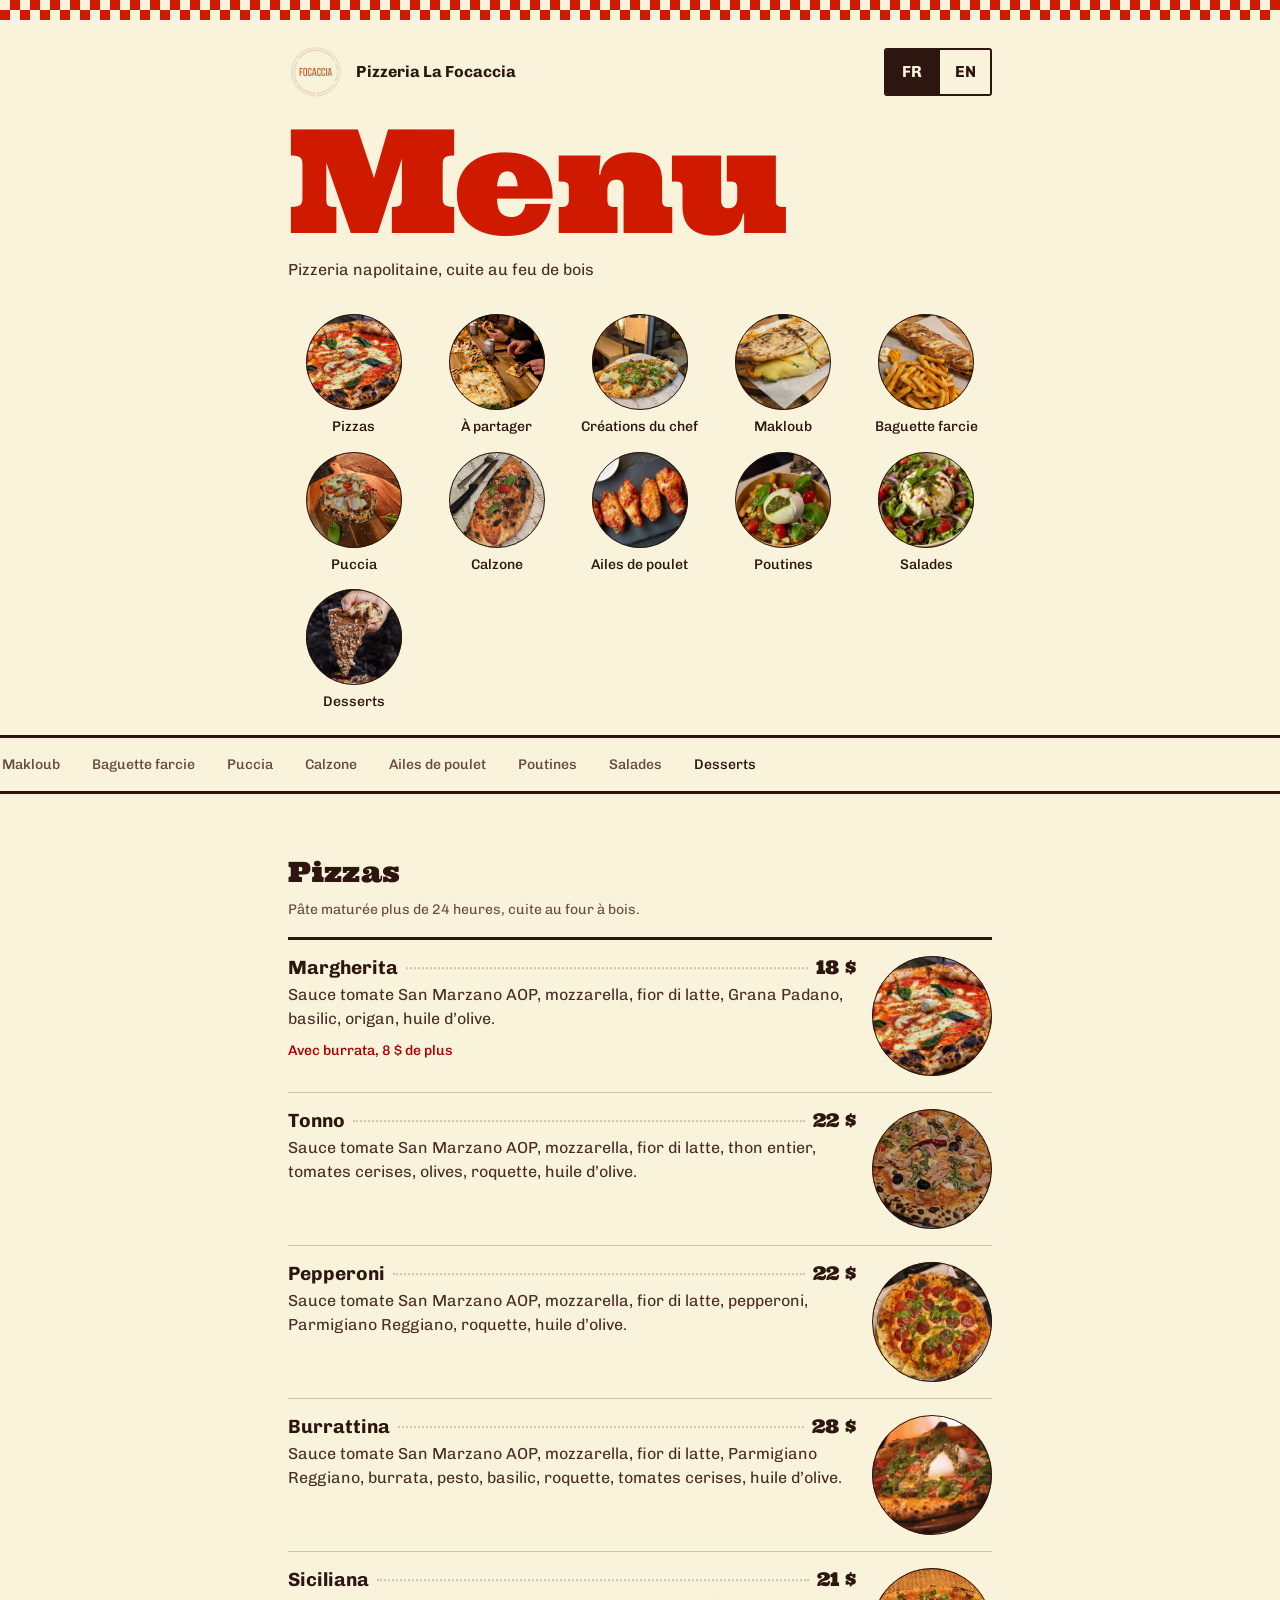
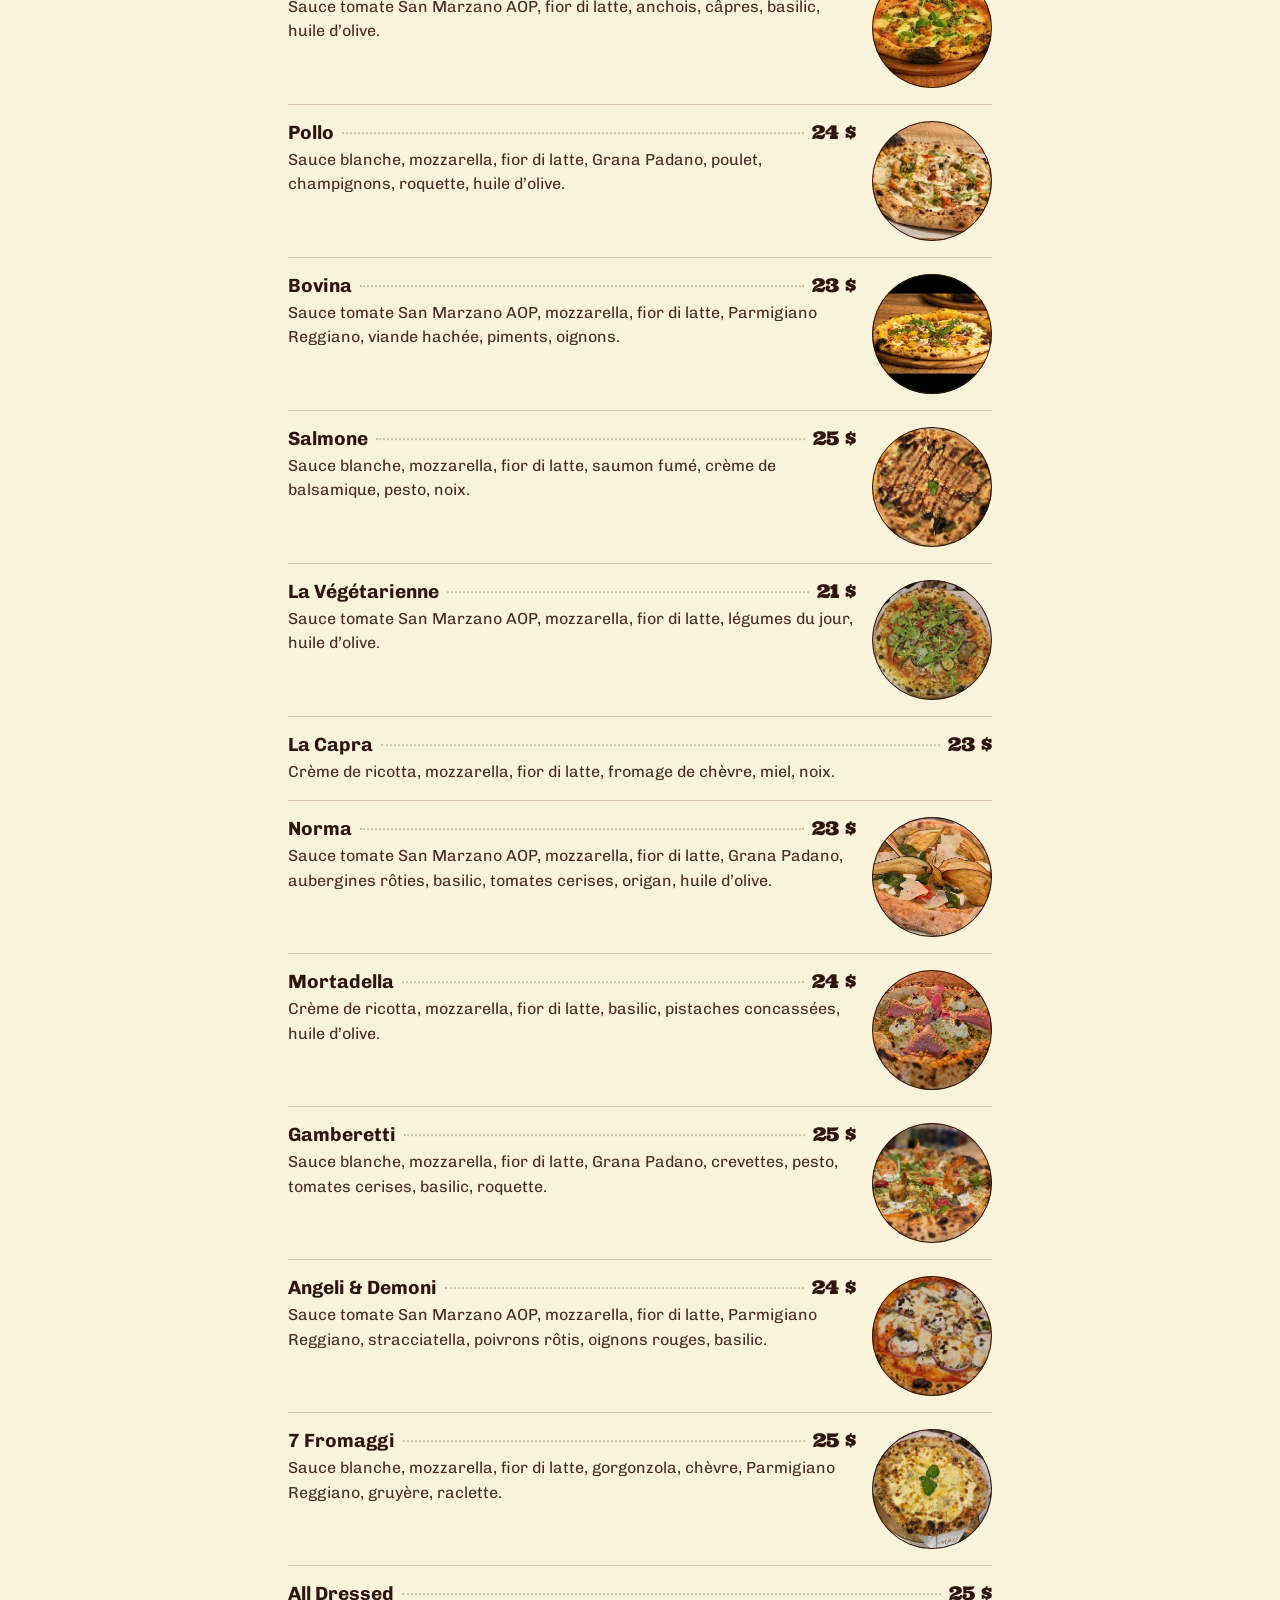
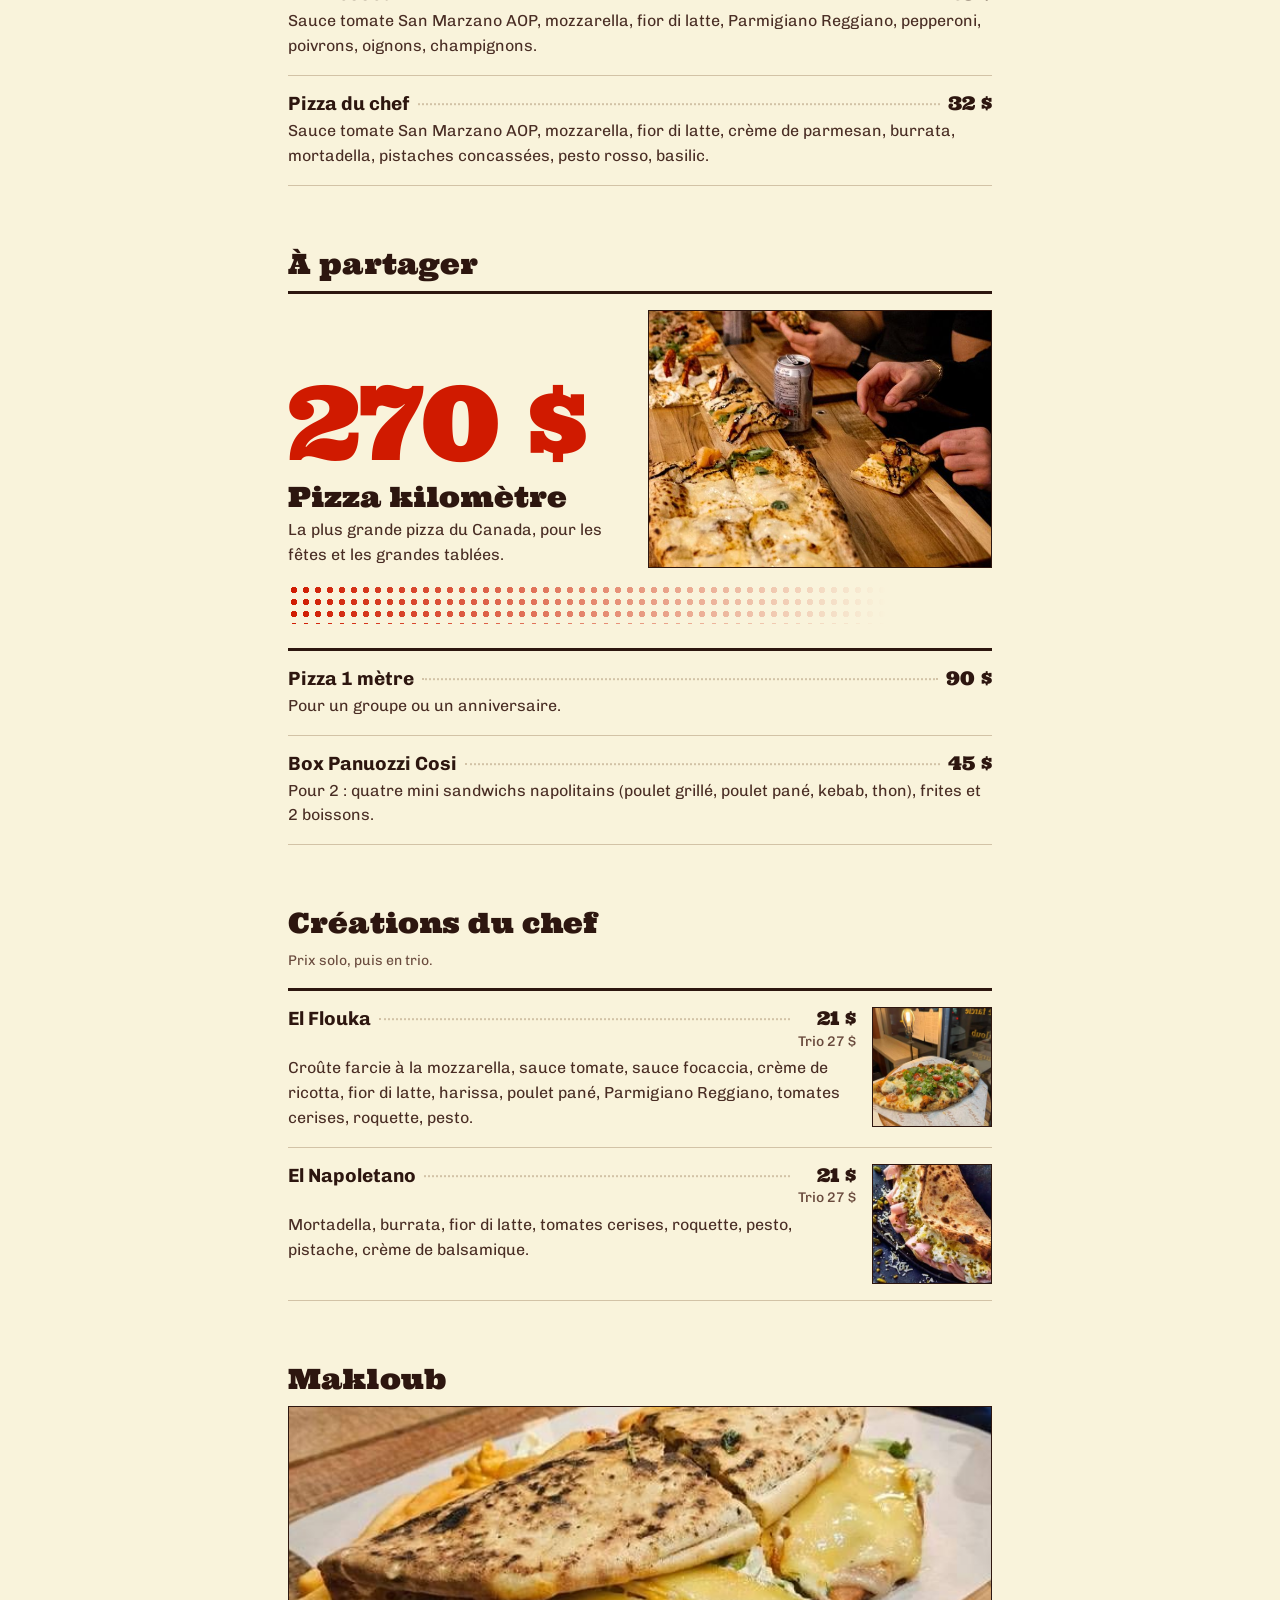
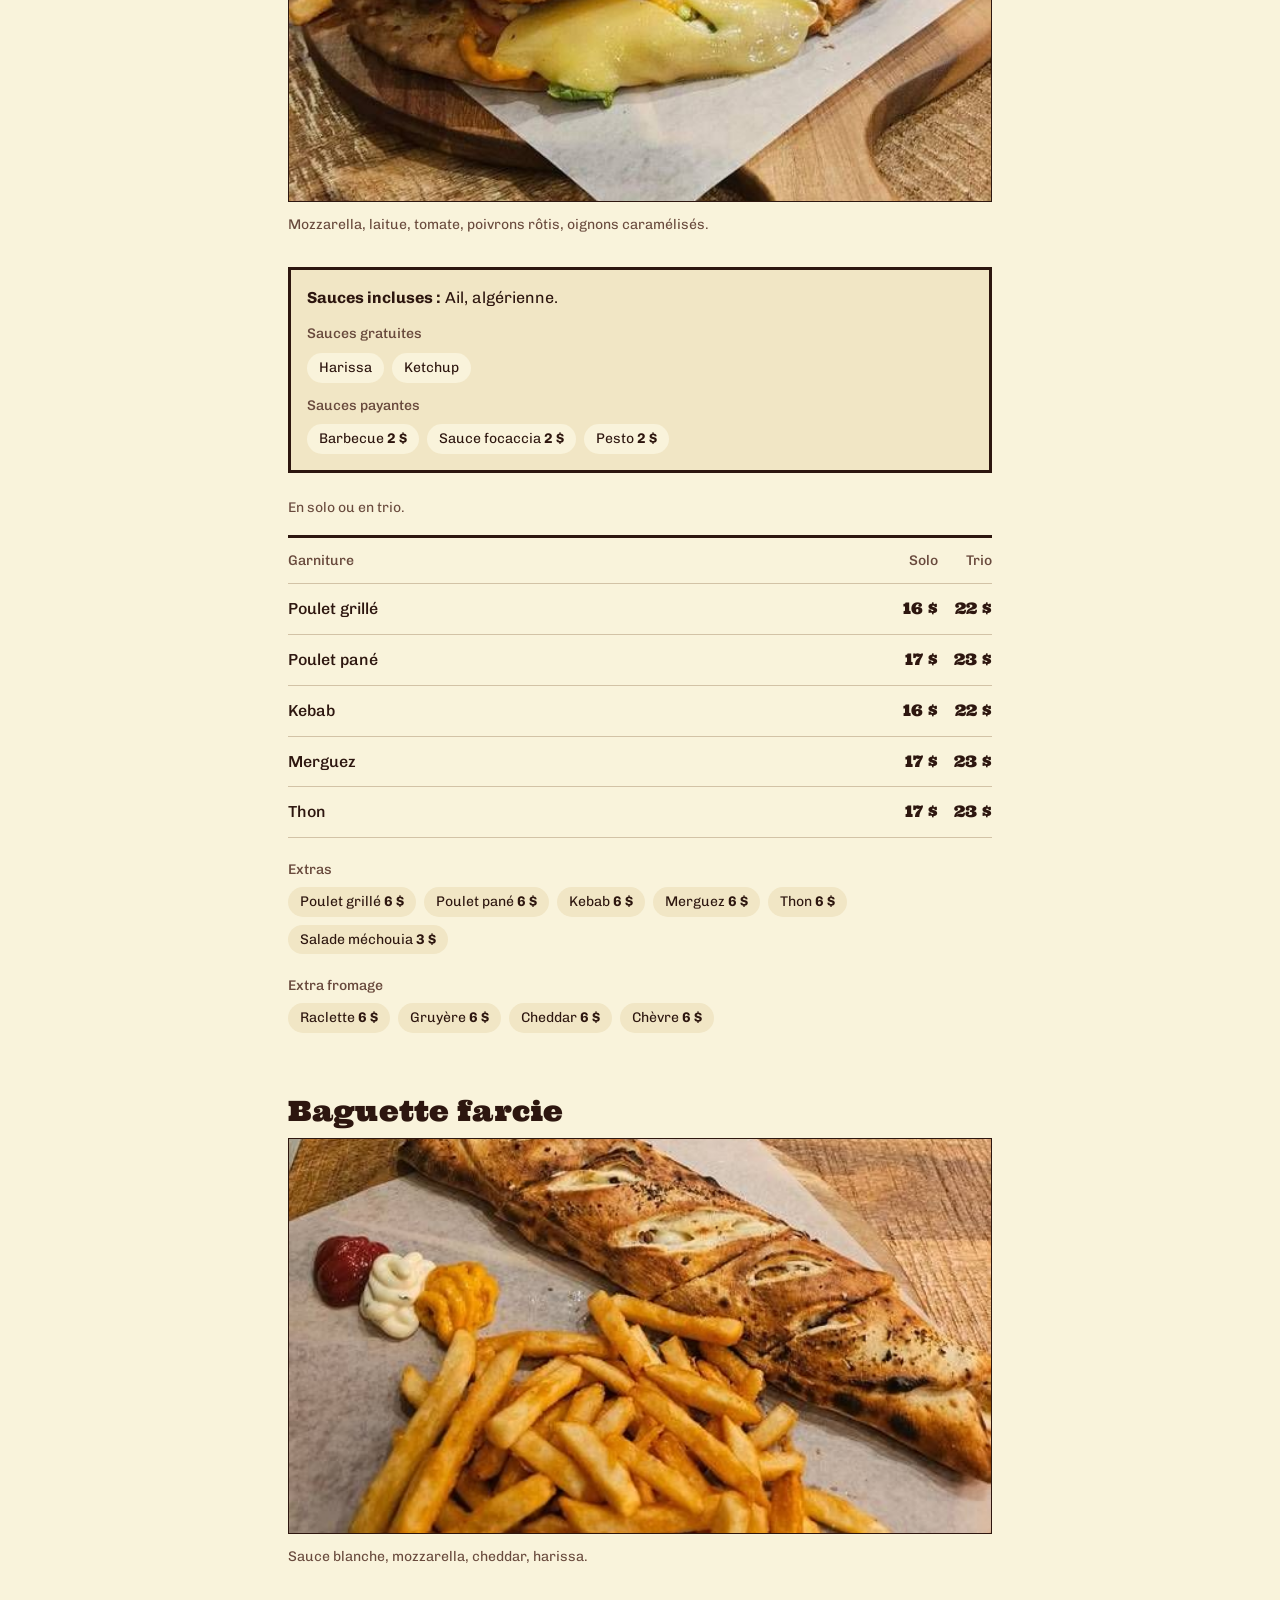
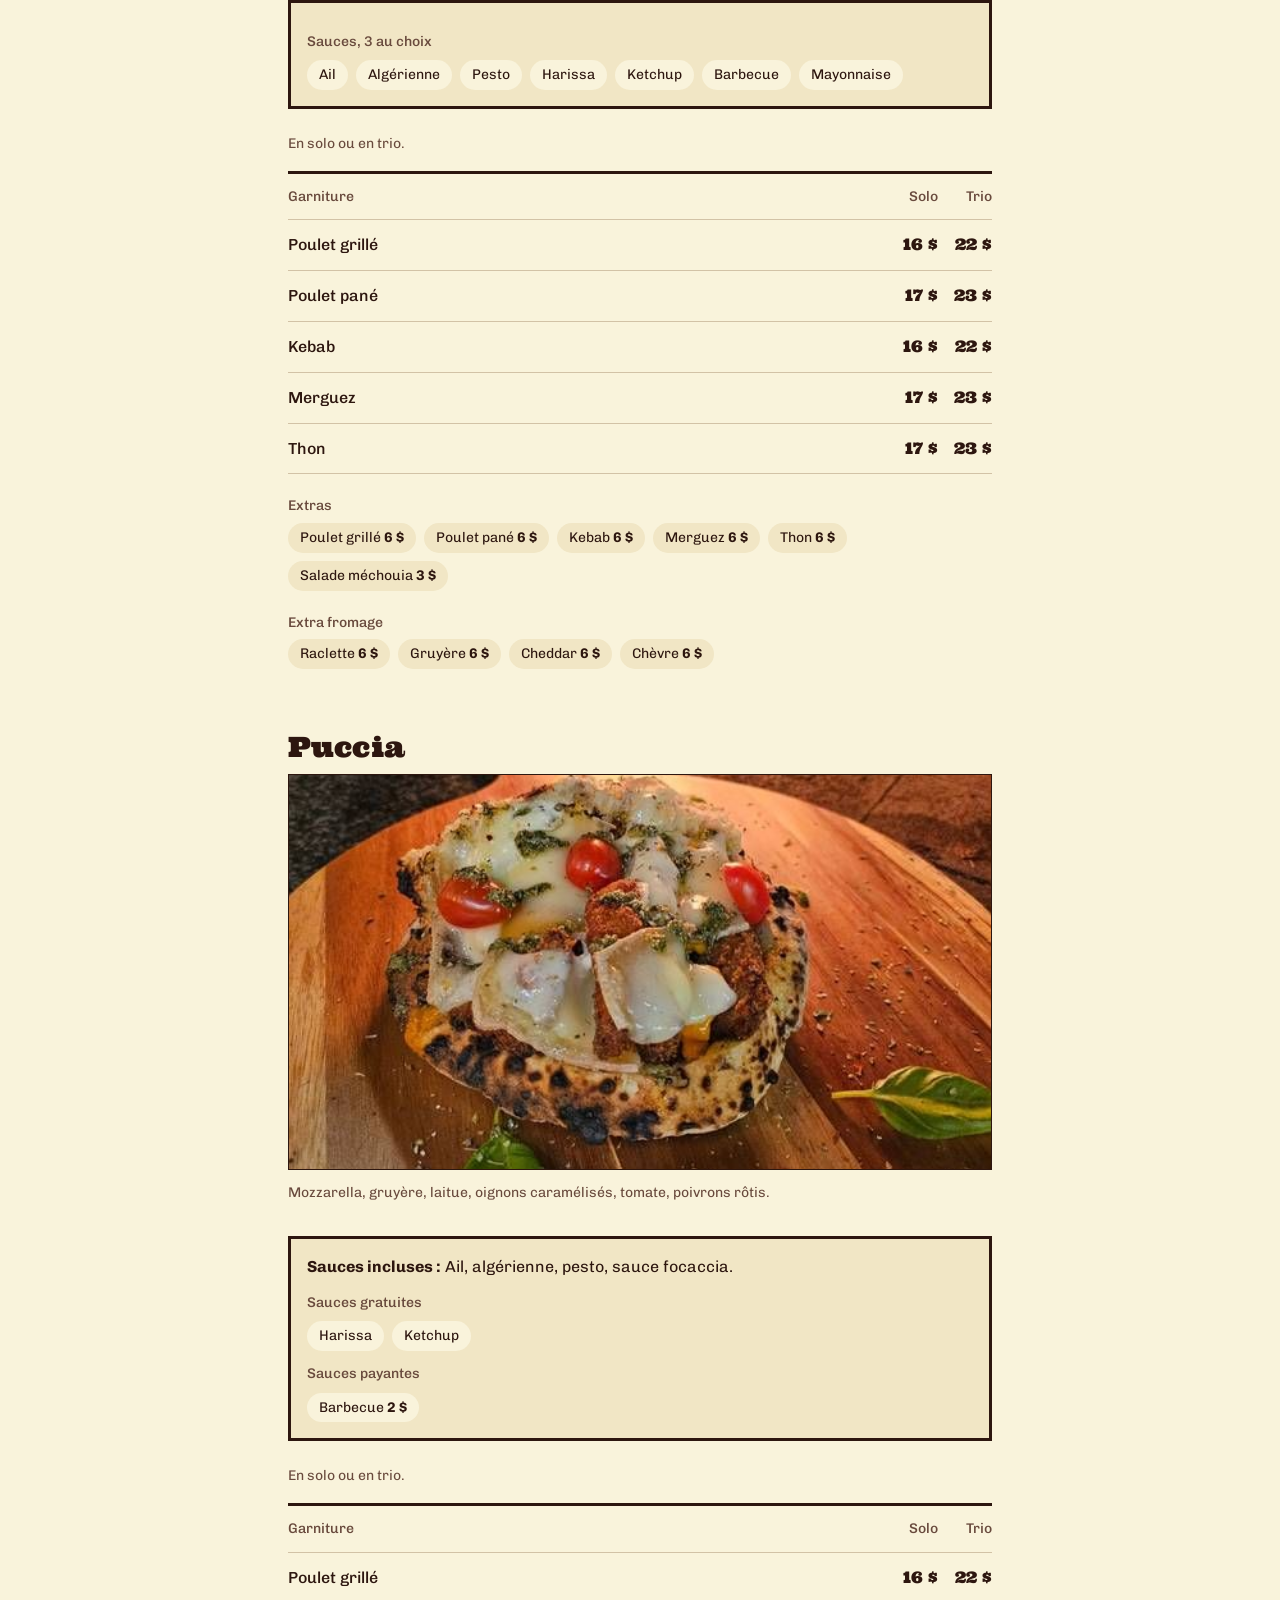
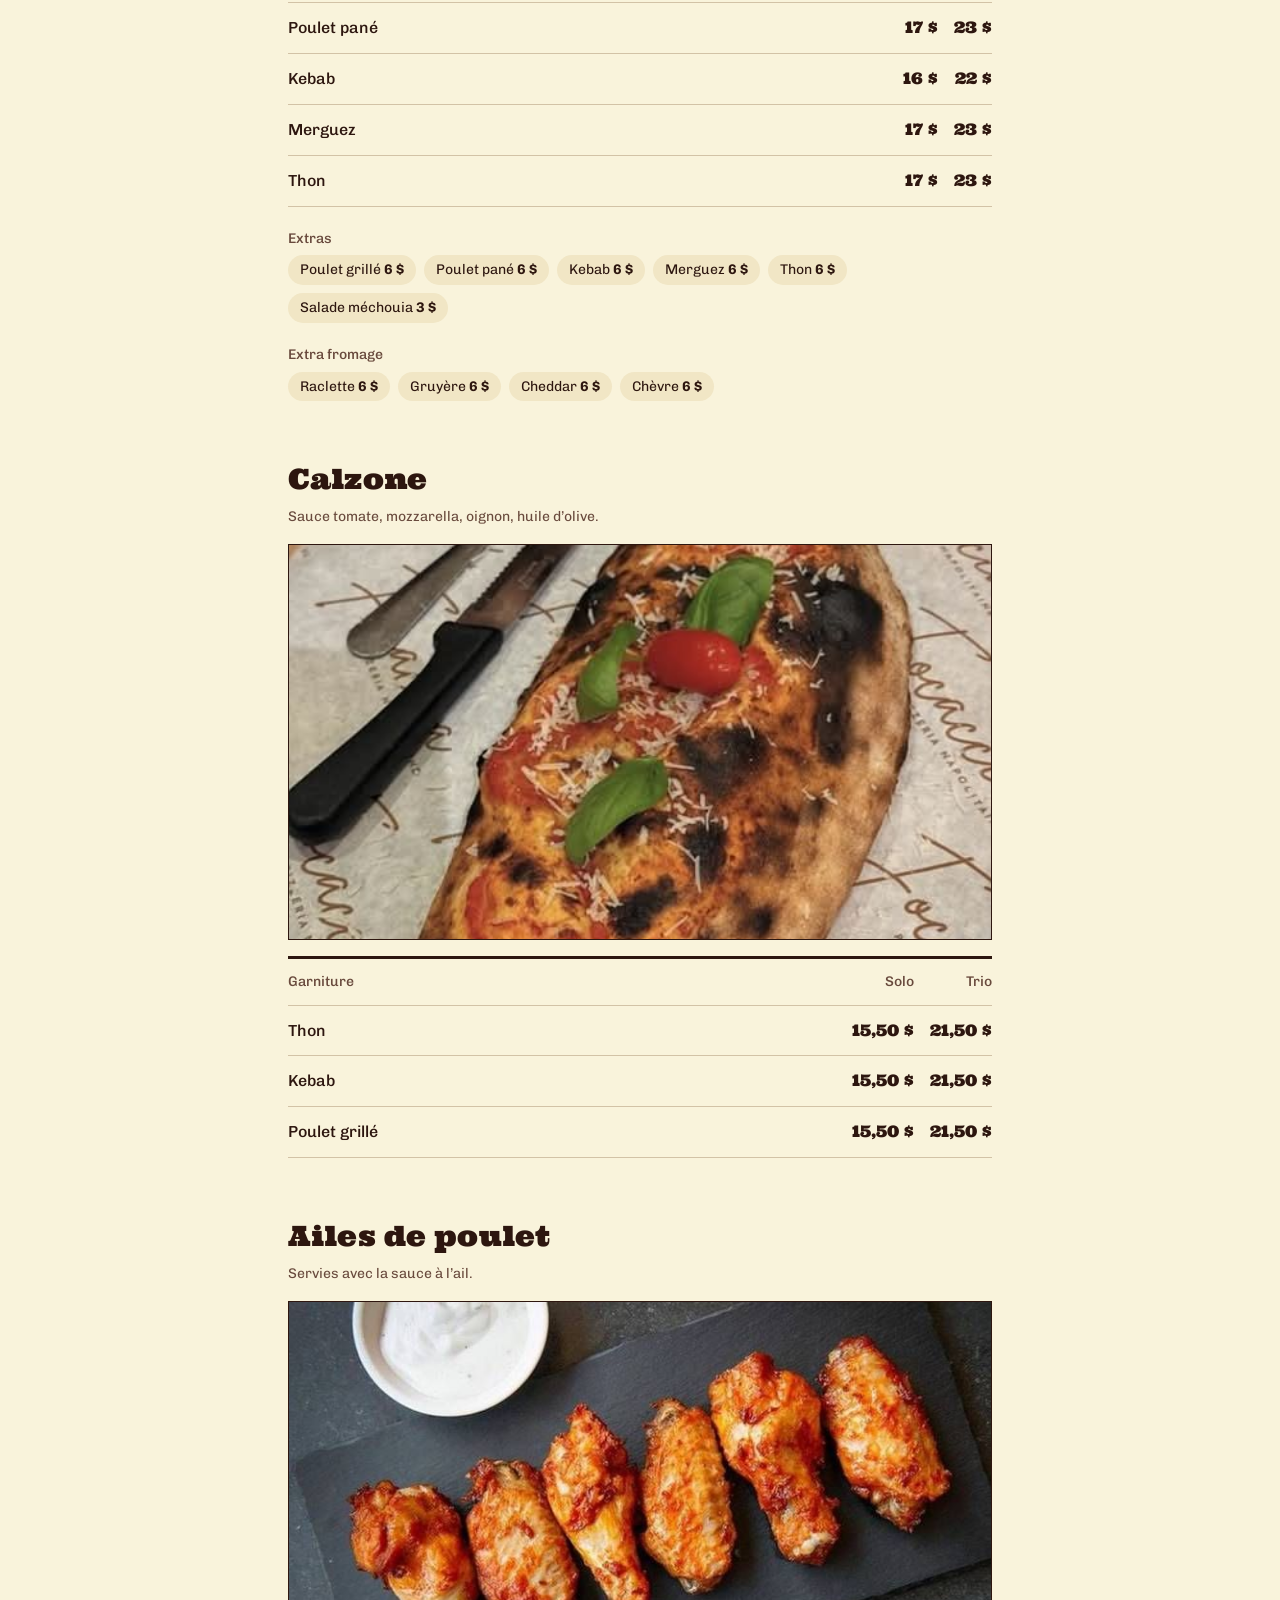
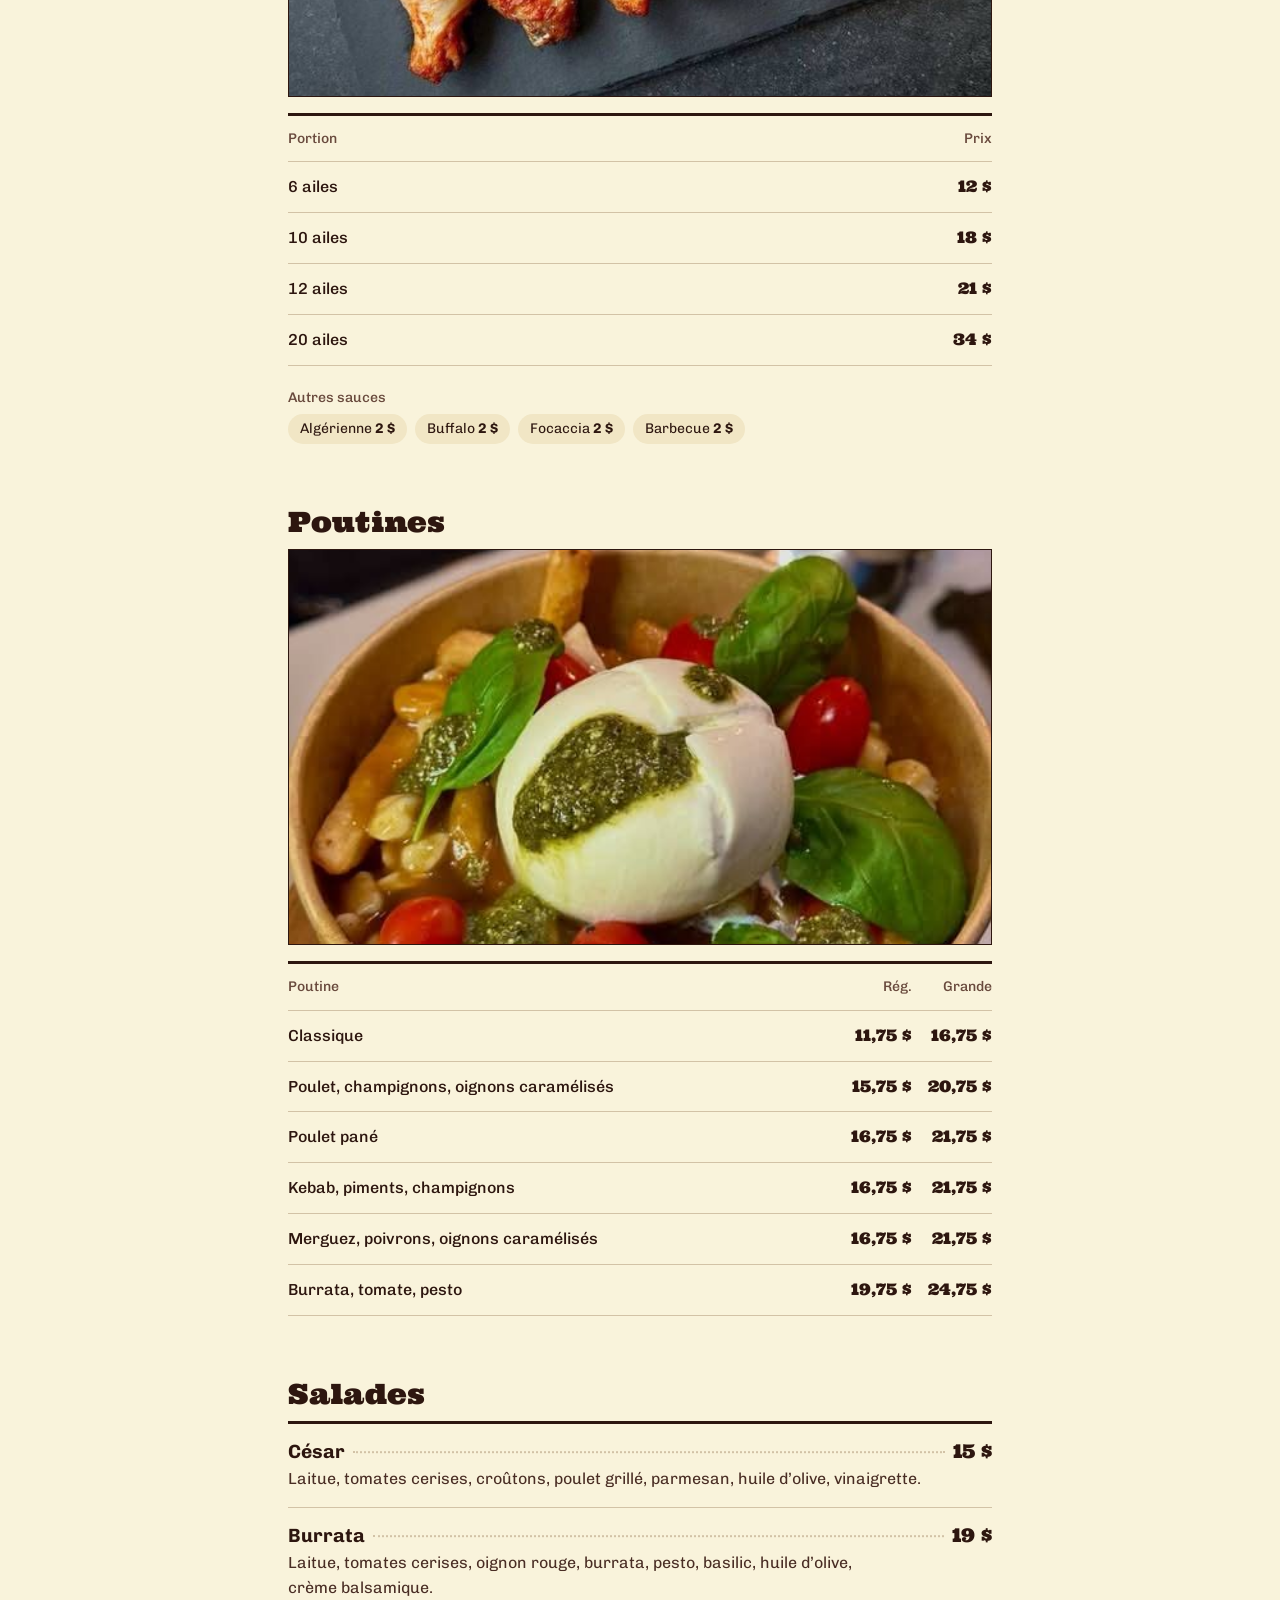
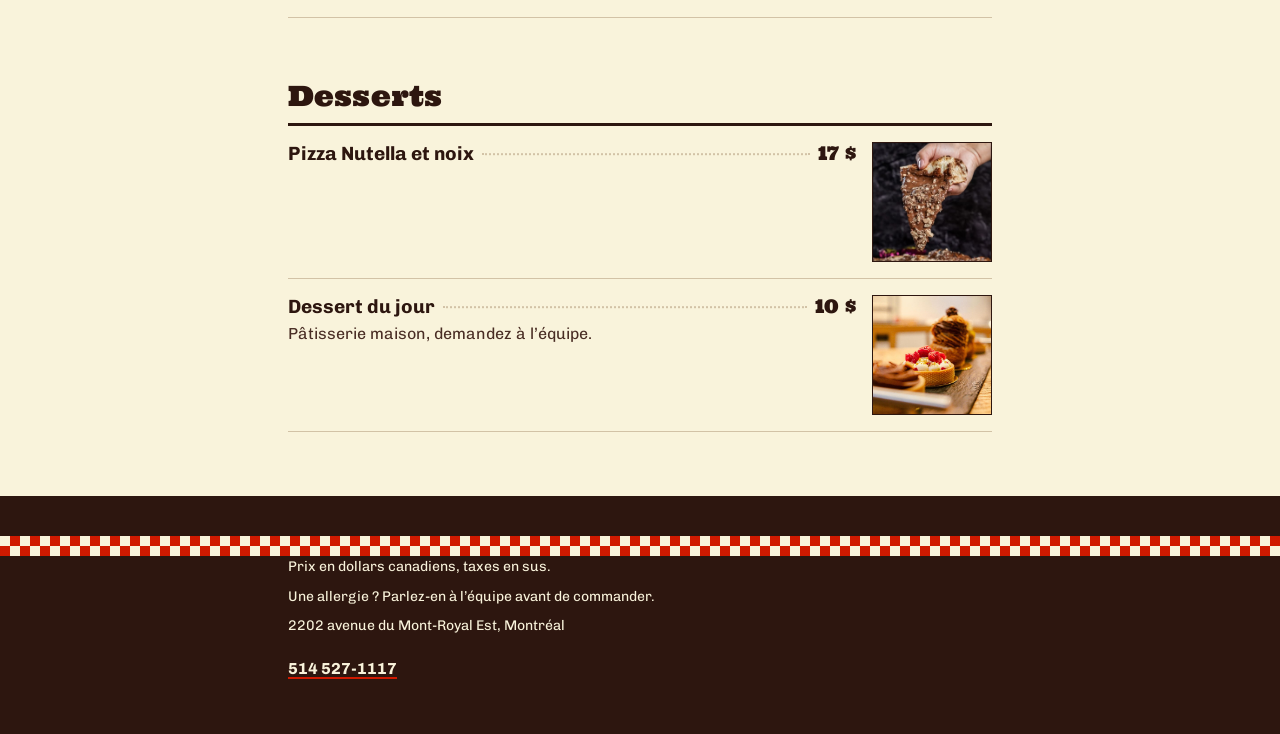
==== commit edefe290: "Makloub, Baguette farcie et Puccia en sections séparées, sauces gratuites et payantes Co-Authored-By" ====
--- a/docs/index.html
+++ b/docs/index.html
@@ -20,10 +20,10 @@
   <h1>Menu</h1>
   <p class="tagline">Pizzeria napolitaine, cuite au feu de bois</p>
 </header>
-<nav class="container cat-grid-wrap" aria-label="Aller à une catégorie"><ul class="cat-grid"><li><a href="#pizzas"><img class="cat-photo" src="img/pizzas-margherita.jpg" alt="" width="550" height="544" decoding="async"><span>Pizzas</span></a></li><li><a href="#partager"><img class="cat-photo" src="img/photos-plats-pizza-kilometre.jpg" alt="" width="640" height="800" decoding="async"><span>À partager</span></a></li><li><a href="#chef"><img class="cat-photo" src="img/el-flouka-el-flouka.jpg" alt="" width="550" height="733" decoding="async"><span>Créations du chef</span></a></li><li><a href="#sandwichs"><img class="cat-photo" src="img/sandwichs-makloub-poulet-grille.jpg" alt="" width="640" height="440" decoding="async"><span>Sandwichs</span></a></li><li><a href="#calzone"><img class="cat-photo" src="img/calzone-calzone-au-thon.jpg" alt="" width="550" height="574" decoding="async"><span>Calzone</span></a></li><li><a href="#ailes"><img class="cat-photo" src="img/ailes-de-poulet-6-ailes-de-poulet.jpg" alt="" width="733" height="440" decoding="async"><span>Ailes de poulet</span></a></li><li><a href="#poutines"><img class="cat-photo" src="img/poutines-poutine-burrata-tomate-et-sauce-pesto.jpg" alt="" width="550" height="689" decoding="async"><span>Poutines</span></a></li><li><a href="#salades"><img class="cat-photo" src="img/photos-plats-salade-burrata-bol.jpg" alt="" width="800" height="800" decoding="async"><span>Salades</span></a></li><li><a href="#desserts"><img class="cat-photo" src="img/pizzas-pizza-nutella-et-noix.jpg" alt="" width="550" height="639" decoding="async"><span>Desserts</span></a></li></ul></nav>
-<nav class="tabs" aria-label="Catégories du menu"><ul class="container"><li><a href="#pizzas">Pizzas</a></li><li><a href="#partager">À partager</a></li><li><a href="#chef">Créations du chef</a></li><li><a href="#sandwichs">Sandwichs</a></li><li><a href="#calzone">Calzone</a></li><li><a href="#ailes">Ailes de poulet</a></li><li><a href="#poutines">Poutines</a></li><li><a href="#salades">Salades</a></li><li><a href="#desserts">Desserts</a></li></ul></nav>
+<nav class="container cat-grid-wrap" aria-label="Aller à une catégorie"><ul class="cat-grid"><li><a href="#pizzas"><img class="cat-photo" src="img/pizzas-margherita.jpg" alt="" width="550" height="544" decoding="async"><span>Pizzas</span></a></li><li><a href="#partager"><img class="cat-photo" src="img/photos-plats-pizza-kilometre.jpg" alt="" width="640" height="800" decoding="async"><span>À partager</span></a></li><li><a href="#chef"><img class="cat-photo" src="img/el-flouka-el-flouka.jpg" alt="" width="550" height="733" decoding="async"><span>Créations du chef</span></a></li><li><a href="#makloub"><img class="cat-photo" src="img/sandwichs-makloub-poulet-grille.jpg" alt="" width="640" height="440" decoding="async"><span>Makloub</span></a></li><li><a href="#baguette"><img class="cat-photo" src="img/sandwichs-baguette-farcie-poulet-grille.jpg" alt="" width="564" height="440" decoding="async"><span>Baguette farcie</span></a></li><li><a href="#puccia"><img class="cat-photo" src="img/sandwichs-sandwich-puccia-poulet-grille.jpg" alt="" width="550" height="541" decoding="async"><span>Puccia</span></a></li><li><a href="#calzone"><img class="cat-photo" src="img/calzone-calzone-au-thon.jpg" alt="" width="550" height="574" decoding="async"><span>Calzone</span></a></li><li><a href="#ailes"><img class="cat-photo" src="img/ailes-de-poulet-6-ailes-de-poulet.jpg" alt="" width="733" height="440" decoding="async"><span>Ailes de poulet</span></a></li><li><a href="#poutines"><img class="cat-photo" src="img/poutines-poutine-burrata-tomate-et-sauce-pesto.jpg" alt="" width="550" height="689" decoding="async"><span>Poutines</span></a></li><li><a href="#salades"><img class="cat-photo" src="img/photos-plats-salade-burrata-bol.jpg" alt="" width="800" height="800" decoding="async"><span>Salades</span></a></li><li><a href="#desserts"><img class="cat-photo" src="img/pizzas-pizza-nutella-et-noix.jpg" alt="" width="550" height="639" decoding="async"><span>Desserts</span></a></li></ul></nav>
+<nav class="tabs" aria-label="Catégories du menu"><ul class="container"><li><a href="#pizzas">Pizzas</a></li><li><a href="#partager">À partager</a></li><li><a href="#chef">Créations du chef</a></li><li><a href="#makloub">Makloub</a></li><li><a href="#baguette">Baguette farcie</a></li><li><a href="#puccia">Puccia</a></li><li><a href="#calzone">Calzone</a></li><li><a href="#ailes">Ailes de poulet</a></li><li><a href="#poutines">Poutines</a></li><li><a href="#salades">Salades</a></li><li><a href="#desserts">Desserts</a></li></ul></nav>
 <main class="container">
-<section id="pizzas" class="round" aria-labelledby="h-pizzas"><h2 id="h-pizzas">Pizzas</h2><p class="note">Pâte maturée plus de 24 heures, cuite au four à bois.</p><ul class="rows"><li class="row has-photo"><div class="row-text"><div class="row-head"><h3>Margherita</h3><span class="leader" aria-hidden="true"></span><div class="prices"><span class="price">18 $</span></div></div><p class="desc">Sauce tomate San Marzano AOP, mozzarella, fior di latte, Grana Padano, basilic, origan, huile d’olive.</p><p class="extra">Avec burrata, 8 $ de plus</p></div><img class="photo" src="img/pizzas-margherita.jpg" alt="" width="550" height="544" loading="lazy" decoding="async"></li><li class="row has-photo"><div class="row-text"><div class="row-head"><h3>Tonno</h3><span class="leader" aria-hidden="true"></span><div class="prices"><span class="price">22 $</span></div></div><p class="desc">Sauce tomate San Marzano AOP, mozzarella, fior di latte, thon entier, tomates cerises, olives, roquette, huile d’olive.</p></div><img class="photo" src="img/pizzas-tonno.jpg" alt="" width="373" height="800" loading="lazy" decoding="async"></li><li class="row has-photo"><div class="row-text"><div class="row-head"><h3>Pepperoni</h3><span class="leader" aria-hidden="true"></span><div class="prices"><span class="price">22 $</span></div></div><p class="desc">Sauce tomate San Marzano AOP, mozzarella, fior di latte, pepperoni, Parmigiano Reggiano, roquette, huile d’olive.</p></div><img class="photo" src="img/pizzas-pepperoni.jpg" alt="" width="550" height="689" loading="lazy" decoding="async"></li><li class="row has-photo"><div class="row-text"><div class="row-head"><h3>Burrattina</h3><span class="leader" aria-hidden="true"></span><div class="prices"><span class="price">28 $</span></div></div><p class="desc">Sauce tomate San Marzano AOP, mozzarella, fior di latte, Parmigiano Reggiano, burrata, pesto, basilic, roquette, tomates cerises, huile d’olive.</p></div><img class="photo" src="img/pizzas-burrattina.jpg" alt="" width="533" height="800" loading="lazy" decoding="async"></li><li class="row has-photo"><div class="row-text"><div class="row-head"><h3>Siciliana</h3><span class="leader" aria-hidden="true"></span><div class="prices"><span class="price">21 $</span></div></div><p class="desc">Sauce tomate San Marzano AOP, fior di latte, anchois, câpres, basilic, huile d’olive.</p></div><img class="photo" src="img/pizzas-napoli.jpg" alt="" width="660" height="440" loading="lazy" decoding="async"></li><li class="row has-photo"><div class="row-text"><div class="row-head"><h3>Pollo</h3><span class="leader" aria-hidden="true"></span><div class="prices"><span class="price">24 $</span></div></div><p class="desc">Sauce blanche, mozzarella, fior di latte, Grana Padano, poulet, champignons, roquette, huile d’olive.</p></div><img class="photo" src="img/pizzas-pollo.jpg" alt="" width="798" height="400" loading="lazy" decoding="async"></li><li class="row has-photo"><div class="row-text"><div class="row-head"><h3>Bovina</h3><span class="leader" aria-hidden="true"></span><div class="prices"><span class="price">23 $</span></div></div><p class="desc">Sauce tomate San Marzano AOP, mozzarella, fior di latte, Parmigiano Reggiano, viande hachée, piments, oignons.</p></div><img class="photo" src="img/pizzas-bovina.jpg" alt="" width="373" height="800" loading="lazy" decoding="async"></li><li class="row has-photo"><div class="row-text"><div class="row-head"><h3>Salmone</h3><span class="leader" aria-hidden="true"></span><div class="prices"><span class="price">25 $</span></div></div><p class="desc">Sauce blanche, mozzarella, fior di latte, saumon fumé, crème de balsamique, pesto, noix.</p></div><img class="photo" src="img/pizzas-salmone.jpg" alt="" width="550" height="488" loading="lazy" decoding="async"></li><li class="row has-photo"><div class="row-text"><div class="row-head"><h3>La Végétarienne</h3><span class="leader" aria-hidden="true"></span><div class="prices"><span class="price">21 $</span></div></div><p class="desc">Sauce tomate San Marzano AOP, mozzarella, fior di latte, légumes du jour, huile d’olive.</p></div><img class="photo" src="img/pizzas-la-vegetarienne.jpg" alt="" width="550" height="584" loading="lazy" decoding="async"></li><li class="row"><div class="row-text"><div class="row-head"><h3>La Capra</h3><span class="leader" aria-hidden="true"></span><div class="prices"><span class="price">23 $</span></div></div><p class="desc">Crème de ricotta, mozzarella, fior di latte, fromage de chèvre, miel, noix.</p></div></li><li class="row has-photo"><div class="row-text"><div class="row-head"><h3>Norma</h3><span class="leader" aria-hidden="true"></span><div class="prices"><span class="price">23 $</span></div></div><p class="desc">Sauce tomate San Marzano AOP, mozzarella, fior di latte, Grana Padano, aubergines rôties, basilic, tomates cerises, origan, huile d’olive.</p></div><img class="photo" src="img/pizzas-norma.jpg" alt="" width="550" height="465" loading="lazy" decoding="async"></li><li class="row has-photo"><div class="row-text"><div class="row-head"><h3>Mortadella</h3><span class="leader" aria-hidden="true"></span><div class="prices"><span class="price">24 $</span></div></div><p class="desc">Crème de ricotta, mozzarella, fior di latte, basilic, pistaches concassées, huile d’olive.</p></div><img class="photo" src="img/pizzas-mortadella.jpg" alt="" width="573" height="440" loading="lazy" decoding="async"></li><li class="row has-photo"><div class="row-text"><div class="row-head"><h3>Gamberetti</h3><span class="leader" aria-hidden="true"></span><div class="prices"><span class="price">25 $</span></div></div><p class="desc">Sauce blanche, mozzarella, fior di latte, Grana Padano, crevettes, pesto, tomates cerises, basilic, roquette.</p></div><img class="photo" src="img/pizzas-gamberetti.jpg" alt="" width="550" height="550" loading="lazy" decoding="async"></li><li class="row has-photo"><div class="row-text"><div class="row-head"><h3>Angeli &amp; Demoni</h3><span class="leader" aria-hidden="true"></span><div class="prices"><span class="price">24 $</span></div></div><p class="desc">Sauce tomate San Marzano AOP, mozzarella, fior di latte, Parmigiano Reggiano, stracciatella, poivrons rôtis, oignons rouges, basilic.</p></div><img class="photo" src="img/pizzas-angeli-demoni.jpg" alt="" width="506" height="800" loading="lazy" decoding="async"></li><li class="row has-photo"><div class="row-text"><div class="row-head"><h3>7 Fromaggi</h3><span class="leader" aria-hidden="true"></span><div class="prices"><span class="price">25 $</span></div></div><p class="desc">Sauce blanche, mozzarella, fior di latte, gorgonzola, chèvre, Parmigiano Reggiano, gruyère, raclette.</p></div><img class="photo" src="img/pizzas-7-fromaggi.jpg" alt="" width="550" height="733" loading="lazy" decoding="async"></li><li class="row"><div class="row-text"><div class="row-head"><h3>All Dressed</h3><span class="leader" aria-hidden="true"></span><div class="prices"><span class="price">25 $</span></div></div><p class="desc">Sauce tomate San Marzano AOP, mozzarella, fior di latte, Parmigiano Reggiano, pepperoni, poivrons, oignons, champignons.</p></div></li><li class="row"><div class="row-text"><div class="row-head"><h3>Pizza du chef</h3><span class="leader" aria-hidden="true"></span><div class="prices"><span class="price">32 $</span></div></div><p class="desc">Sauce tomate San Marzano AOP, mozzarella, fior di latte, crème de parmesan, burrata, mortadella, pistaches concassées, pesto rosso, basilic.</p></div></li></ul></section><section id="partager" aria-labelledby="h-partager"><h2 id="h-partager">À partager</h2><div class="poster"><div class="poster-text"><p class="poster-figure num">270 $</p><h3 class="poster-name">Pizza kilomètre</h3><p class="desc">La plus grande pizza du Canada, pour les fêtes et les grandes tablées.</p></div><div class="screen" aria-hidden="true"></div><img class="photo" src="img/photos-plats-pizza-kilometre.jpg" alt="" width="640" height="800" loading="lazy" decoding="async"></div><ul class="rows"><li class="row"><div class="row-text"><div class="row-head"><h3>Pizza 1 mètre</h3><span class="leader" aria-hidden="true"></span><div class="prices"><span class="price">90 $</span></div></div><p class="desc">Pour un groupe ou un anniversaire.</p></div></li><li class="row"><div class="row-text"><div class="row-head"><h3>Box Panuozzi Cosi</h3><span class="leader" aria-hidden="true"></span><div class="prices"><span class="price">45 $</span></div></div><p class="desc">Pour 2 : quatre mini sandwichs napolitains (poulet grillé, poulet pané, kebab, thon), frites et 2 boissons.</p></div></li></ul></section><section id="chef" aria-labelledby="h-chef"><h2 id="h-chef">Créations du chef</h2><p class="note">Prix solo, puis en trio.</p><ul class="rows"><li class="row has-photo"><div class="row-text"><div class="row-head"><h3>El Flouka</h3><span class="leader" aria-hidden="true"></span><div class="prices"><span class="price"><span class="visually-hidden">Solo </span>21 $</span><span class="price-alt">Trio 27 $</span></div></div><p class="desc">Croûte farcie à la mozzarella, sauce tomate, sauce focaccia, crème de ricotta, fior di latte, harissa, poulet pané, Parmigiano Reggiano, tomates cerises, roquette, pesto.</p></div><img class="photo" src="img/el-flouka-el-flouka.jpg" alt="" width="550" height="733" loading="lazy" decoding="async"></li><li class="row has-photo"><div class="row-text"><div class="row-head"><h3>El Napoletano</h3><span class="leader" aria-hidden="true"></span><div class="prices"><span class="price"><span class="visually-hidden">Solo </span>21 $</span><span class="price-alt">Trio 27 $</span></div></div><p class="desc">Mortadella, burrata, fior di latte, tomates cerises, roquette, pesto, pistache, crème de balsamique.</p></div><img class="photo" src="img/el-flouka-el-napoletano.jpg" alt="" width="337" height="600" loading="lazy" decoding="async"></li></ul></section><section id="sandwichs" aria-labelledby="h-sandwichs"><h2 id="h-sandwichs">Sandwichs</h2><p class="note">Chaque sandwich se commande en solo ou en trio.</p><div class="sandwich"><ul class="rows"><li class="row has-photo"><div class="row-text"><div class="row-head"><h3>Makloub</h3></div><p class="desc">Mozzarella, laitue, tomate, poivrons rôtis, oignons caramélisés.</p><p class="sauces"><strong>Sauces incluses :</strong> Ail, algérienne.</p><p class="sauces-add">Ajouter une sauce</p><ul class="chips"><li>Harissa <span class="num">0 $</span></li><li>Ketchup <span class="num">0 $</span></li><li>Barbecue <span class="num">2 $</span></li><li>Sauce focaccia <span class="num">2 $</span></li><li>Pesto <span class="num">2 $</span></li></ul></div><img class="photo" src="img/sandwichs-makloub-poulet-grille.jpg" alt="" width="640" height="440" loading="lazy" decoding="async"></li></ul><table class="prices-table"><thead><tr><th scope="col">Garniture</th><th scope="col" class="num">Solo</th><th scope="col" class="num">Trio</th></tr></thead><tbody><tr><th scope="row">Poulet grillé</th><td class="num">16 $</td><td class="num">22 $</td></tr><tr><th scope="row">Poulet pané</th><td class="num">17 $</td><td class="num">23 $</td></tr><tr><th scope="row">Kebab</th><td class="num">16 $</td><td class="num">22 $</td></tr><tr><th scope="row">Merguez</th><td class="num">17 $</td><td class="num">23 $</td></tr><tr><th scope="row">Thon</th><td class="num">17 $</td><td class="num">23 $</td></tr></tbody></table></div><div class="sandwich"><ul class="rows"><li class="row has-photo"><div class="row-text"><div class="row-head"><h3>Baguette farcie</h3></div><p class="desc">Sauce blanche, mozzarella, cheddar, harissa.</p><p class="sauces-add">Sauces, 3 au choix</p><ul class="chips"><li>Ail</li><li>Algérienne</li><li>Pesto</li><li>Harissa</li><li>Ketchup</li><li>Barbecue</li><li>Mayonnaise</li></ul></div><img class="photo" src="img/sandwichs-baguette-farcie-poulet-grille.jpg" alt="" width="564" height="440" loading="lazy" decoding="async"></li></ul><table class="prices-table"><thead><tr><th scope="col">Garniture</th><th scope="col" class="num">Solo</th><th scope="col" class="num">Trio</th></tr></thead><tbody><tr><th scope="row">Poulet grillé</th><td class="num">16 $</td><td class="num">22 $</td></tr><tr><th scope="row">Poulet pané</th><td class="num">17 $</td><td class="num">23 $</td></tr><tr><th scope="row">Kebab</th><td class="num">16 $</td><td class="num">22 $</td></tr><tr><th scope="row">Merguez</th><td class="num">17 $</td><td class="num">23 $</td></tr><tr><th scope="row">Thon</th><td class="num">17 $</td><td class="num">23 $</td></tr></tbody></table></div><div class="sandwich"><ul class="rows"><li class="row has-photo"><div class="row-text"><div class="row-head"><h3>Puccia</h3></div><p class="desc">Mozzarella, gruyère, laitue, oignons caramélisés, tomate, poivrons rôtis.</p><p class="sauces"><strong>Sauces incluses :</strong> Ail, algérienne, pesto, sauce focaccia.</p><p class="sauces-add">Ajouter une sauce</p><ul class="chips"><li>Harissa <span class="num">0 $</span></li><li>Ketchup <span class="num">0 $</span></li><li>Barbecue <span class="num">2 $</span></li></ul></div><img class="photo" src="img/sandwichs-sandwich-puccia-poulet-grille.jpg" alt="" width="550" height="541" loading="lazy" decoding="async"></li></ul><table class="prices-table"><thead><tr><th scope="col">Garniture</th><th scope="col" class="num">Solo</th><th scope="col" class="num">Trio</th></tr></thead><tbody><tr><th scope="row">Poulet grillé</th><td class="num">16 $</td><td class="num">22 $</td></tr><tr><th scope="row">Poulet pané</th><td class="num">17 $</td><td class="num">23 $</td></tr><tr><th scope="row">Kebab</th><td class="num">16 $</td><td class="num">22 $</td></tr><tr><th scope="row">Merguez</th><td class="num">17 $</td><td class="num">23 $</td></tr><tr><th scope="row">Thon</th><td class="num">17 $</td><td class="num">23 $</td></tr></tbody></table></div><h3 class="group-title">Pour tous les sandwichs</h3><div class="extras"><h3>Extras</h3><ul class="chips"><li>Poulet grillé <span class="num">6 $</span></li><li>Poulet pané <span class="num">6 $</span></li><li>Kebab <span class="num">6 $</span></li><li>Merguez <span class="num">6 $</span></li><li>Thon <span class="num">6 $</span></li><li>Salade méchouia <span class="num">3 $</span></li></ul></div><div class="extras"><h3>Extra fromage</h3><ul class="chips"><li>Raclette <span class="num">6 $</span></li><li>Gruyère <span class="num">6 $</span></li><li>Cheddar <span class="num">6 $</span></li><li>Chèvre <span class="num">6 $</span></li></ul></div></section><section id="calzone" aria-labelledby="h-calzone"><h2 id="h-calzone">Calzone</h2><p class="note">Sauce tomate, mozzarella, oignon, huile d’olive.</p><img class="photo photo-wide" src="img/calzone-calzone-au-thon.jpg" alt="" width="550" height="574" loading="lazy" decoding="async"><table class="prices-table"><thead><tr><th scope="col">Garniture</th><th scope="col" class="num">Solo</th><th scope="col" class="num">Trio</th></tr></thead><tbody><tr><th scope="row">Thon</th><td class="num">15,50 $</td><td class="num">21,50 $</td></tr><tr><th scope="row">Kebab</th><td class="num">15,50 $</td><td class="num">21,50 $</td></tr><tr><th scope="row">Poulet grillé</th><td class="num">15,50 $</td><td class="num">21,50 $</td></tr></tbody></table></section><section id="ailes" aria-labelledby="h-ailes"><h2 id="h-ailes">Ailes de poulet</h2><p class="note">Servies avec la sauce à l’ail.</p><img class="photo photo-wide" src="img/ailes-de-poulet-6-ailes-de-poulet.jpg" alt="" width="733" height="440" loading="lazy" decoding="async"><table class="prices-table"><thead><tr><th scope="col">Portion</th><th scope="col" class="num">Prix</th></tr></thead><tbody><tr><th scope="row">6 ailes</th><td class="num">12 $</td></tr><tr><th scope="row">10 ailes</th><td class="num">18 $</td></tr><tr><th scope="row">12 ailes</th><td class="num">21 $</td></tr><tr><th scope="row">20 ailes</th><td class="num">34 $</td></tr></tbody></table><div class="extras"><h3>Autres sauces</h3><ul class="chips"><li>Algérienne <span class="num">2 $</span></li><li>Buffalo <span class="num">2 $</span></li><li>Focaccia <span class="num">2 $</span></li><li>Barbecue <span class="num">2 $</span></li></ul></div></section><section id="poutines" aria-labelledby="h-poutines"><h2 id="h-poutines">Poutines</h2><img class="photo photo-wide" src="img/poutines-poutine-burrata-tomate-et-sauce-pesto.jpg" alt="" width="550" height="689" loading="lazy" decoding="async"><table class="prices-table"><thead><tr><th scope="col">Poutine</th><th scope="col" class="num">Rég.</th><th scope="col" class="num">Grande</th></tr></thead><tbody><tr><th scope="row">Classique</th><td class="num">11,75 $</td><td class="num">16,75 $</td></tr><tr><th scope="row">Poulet, champignons, oignons caramélisés</th><td class="num">15,75 $</td><td class="num">20,75 $</td></tr><tr><th scope="row">Poulet pané</th><td class="num">16,75 $</td><td class="num">21,75 $</td></tr><tr><th scope="row">Kebab, piments, champignons</th><td class="num">16,75 $</td><td class="num">21,75 $</td></tr><tr><th scope="row">Merguez, poivrons, oignons caramélisés</th><td class="num">16,75 $</td><td class="num">21,75 $</td></tr><tr><th scope="row">Burrata, tomate, pesto</th><td class="num">19,75 $</td><td class="num">24,75 $</td></tr></tbody></table></section><section id="salades" aria-labelledby="h-salades"><h2 id="h-salades">Salades</h2><ul class="rows"><li class="row"><div class="row-text"><div class="row-head"><h3>César</h3><span class="leader" aria-hidden="true"></span><div class="prices"><span class="price">15 $</span></div></div><p class="desc">Laitue, tomates cerises, croûtons, poulet grillé, parmesan, huile d’olive, vinaigrette.</p></div></li><li class="row"><div class="row-text"><div class="row-head"><h3>Burrata</h3><span class="leader" aria-hidden="true"></span><div class="prices"><span class="price">19 $</span></div></div><p class="desc">Laitue, tomates cerises, oignon rouge, burrata, pesto, basilic, huile d’olive, crème balsamique.</p></div></li></ul></section><section id="desserts" aria-labelledby="h-desserts"><h2 id="h-desserts">Desserts</h2><ul class="rows"><li class="row has-photo"><div class="row-text"><div class="row-head"><h3>Pizza Nutella et noix</h3><span class="leader" aria-hidden="true"></span><div class="prices"><span class="price">17 $</span></div></div></div><img class="photo" src="img/pizzas-pizza-nutella-et-noix.jpg" alt="" width="550" height="639" loading="lazy" decoding="async"></li><li class="row has-photo"><div class="row-text"><div class="row-head"><h3>Dessert du jour</h3><span class="leader" aria-hidden="true"></span><div class="prices"><span class="price">10 $</span></div></div><p class="desc">Pâtisserie maison, demandez à l’équipe.</p></div><img class="photo" src="img/photos-plats-desserts-maison.jpg" alt="" width="800" height="798" loading="lazy" decoding="async"></li></ul></section>
+<section id="pizzas" class="round" aria-labelledby="h-pizzas"><h2 id="h-pizzas">Pizzas</h2><p class="note">Pâte maturée plus de 24 heures, cuite au four à bois.</p><ul class="rows"><li class="row has-photo"><div class="row-text"><div class="row-head"><h3>Margherita</h3><span class="leader" aria-hidden="true"></span><div class="prices"><span class="price">18 $</span></div></div><p class="desc">Sauce tomate San Marzano AOP, mozzarella, fior di latte, Grana Padano, basilic, origan, huile d’olive.</p><p class="extra">Avec burrata, 8 $ de plus</p></div><img class="photo" src="img/pizzas-margherita.jpg" alt="" width="550" height="544" loading="lazy" decoding="async"></li><li class="row has-photo"><div class="row-text"><div class="row-head"><h3>Tonno</h3><span class="leader" aria-hidden="true"></span><div class="prices"><span class="price">22 $</span></div></div><p class="desc">Sauce tomate San Marzano AOP, mozzarella, fior di latte, thon entier, tomates cerises, olives, roquette, huile d’olive.</p></div><img class="photo" src="img/pizzas-tonno.jpg" alt="" width="373" height="800" loading="lazy" decoding="async"></li><li class="row has-photo"><div class="row-text"><div class="row-head"><h3>Pepperoni</h3><span class="leader" aria-hidden="true"></span><div class="prices"><span class="price">22 $</span></div></div><p class="desc">Sauce tomate San Marzano AOP, mozzarella, fior di latte, pepperoni, Parmigiano Reggiano, roquette, huile d’olive.</p></div><img class="photo" src="img/pizzas-pepperoni.jpg" alt="" width="550" height="689" loading="lazy" decoding="async"></li><li class="row has-photo"><div class="row-text"><div class="row-head"><h3>Burrattina</h3><span class="leader" aria-hidden="true"></span><div class="prices"><span class="price">28 $</span></div></div><p class="desc">Sauce tomate San Marzano AOP, mozzarella, fior di latte, Parmigiano Reggiano, burrata, pesto, basilic, roquette, tomates cerises, huile d’olive.</p></div><img class="photo" src="img/pizzas-burrattina.jpg" alt="" width="533" height="800" loading="lazy" decoding="async"></li><li class="row has-photo"><div class="row-text"><div class="row-head"><h3>Siciliana</h3><span class="leader" aria-hidden="true"></span><div class="prices"><span class="price">21 $</span></div></div><p class="desc">Sauce tomate San Marzano AOP, fior di latte, anchois, câpres, basilic, huile d’olive.</p></div><img class="photo" src="img/pizzas-napoli.jpg" alt="" width="660" height="440" loading="lazy" decoding="async"></li><li class="row has-photo"><div class="row-text"><div class="row-head"><h3>Pollo</h3><span class="leader" aria-hidden="true"></span><div class="prices"><span class="price">24 $</span></div></div><p class="desc">Sauce blanche, mozzarella, fior di latte, Grana Padano, poulet, champignons, roquette, huile d’olive.</p></div><img class="photo" src="img/pizzas-pollo.jpg" alt="" width="798" height="400" loading="lazy" decoding="async"></li><li class="row has-photo"><div class="row-text"><div class="row-head"><h3>Bovina</h3><span class="leader" aria-hidden="true"></span><div class="prices"><span class="price">23 $</span></div></div><p class="desc">Sauce tomate San Marzano AOP, mozzarella, fior di latte, Parmigiano Reggiano, viande hachée, piments, oignons.</p></div><img class="photo" src="img/pizzas-bovina.jpg" alt="" width="373" height="800" loading="lazy" decoding="async"></li><li class="row has-photo"><div class="row-text"><div class="row-head"><h3>Salmone</h3><span class="leader" aria-hidden="true"></span><div class="prices"><span class="price">25 $</span></div></div><p class="desc">Sauce blanche, mozzarella, fior di latte, saumon fumé, crème de balsamique, pesto, noix.</p></div><img class="photo" src="img/pizzas-salmone.jpg" alt="" width="550" height="488" loading="lazy" decoding="async"></li><li class="row has-photo"><div class="row-text"><div class="row-head"><h3>La Végétarienne</h3><span class="leader" aria-hidden="true"></span><div class="prices"><span class="price">21 $</span></div></div><p class="desc">Sauce tomate San Marzano AOP, mozzarella, fior di latte, légumes du jour, huile d’olive.</p></div><img class="photo" src="img/pizzas-la-vegetarienne.jpg" alt="" width="550" height="584" loading="lazy" decoding="async"></li><li class="row"><div class="row-text"><div class="row-head"><h3>La Capra</h3><span class="leader" aria-hidden="true"></span><div class="prices"><span class="price">23 $</span></div></div><p class="desc">Crème de ricotta, mozzarella, fior di latte, fromage de chèvre, miel, noix.</p></div></li><li class="row has-photo"><div class="row-text"><div class="row-head"><h3>Norma</h3><span class="leader" aria-hidden="true"></span><div class="prices"><span class="price">23 $</span></div></div><p class="desc">Sauce tomate San Marzano AOP, mozzarella, fior di latte, Grana Padano, aubergines rôties, basilic, tomates cerises, origan, huile d’olive.</p></div><img class="photo" src="img/pizzas-norma.jpg" alt="" width="550" height="465" loading="lazy" decoding="async"></li><li class="row has-photo"><div class="row-text"><div class="row-head"><h3>Mortadella</h3><span class="leader" aria-hidden="true"></span><div class="prices"><span class="price">24 $</span></div></div><p class="desc">Crème de ricotta, mozzarella, fior di latte, basilic, pistaches concassées, huile d’olive.</p></div><img class="photo" src="img/pizzas-mortadella.jpg" alt="" width="573" height="440" loading="lazy" decoding="async"></li><li class="row has-photo"><div class="row-text"><div class="row-head"><h3>Gamberetti</h3><span class="leader" aria-hidden="true"></span><div class="prices"><span class="price">25 $</span></div></div><p class="desc">Sauce blanche, mozzarella, fior di latte, Grana Padano, crevettes, pesto, tomates cerises, basilic, roquette.</p></div><img class="photo" src="img/pizzas-gamberetti.jpg" alt="" width="550" height="550" loading="lazy" decoding="async"></li><li class="row has-photo"><div class="row-text"><div class="row-head"><h3>Angeli &amp; Demoni</h3><span class="leader" aria-hidden="true"></span><div class="prices"><span class="price">24 $</span></div></div><p class="desc">Sauce tomate San Marzano AOP, mozzarella, fior di latte, Parmigiano Reggiano, stracciatella, poivrons rôtis, oignons rouges, basilic.</p></div><img class="photo" src="img/pizzas-angeli-demoni.jpg" alt="" width="506" height="800" loading="lazy" decoding="async"></li><li class="row has-photo"><div class="row-text"><div class="row-head"><h3>7 Fromaggi</h3><span class="leader" aria-hidden="true"></span><div class="prices"><span class="price">25 $</span></div></div><p class="desc">Sauce blanche, mozzarella, fior di latte, gorgonzola, chèvre, Parmigiano Reggiano, gruyère, raclette.</p></div><img class="photo" src="img/pizzas-7-fromaggi.jpg" alt="" width="550" height="733" loading="lazy" decoding="async"></li><li class="row"><div class="row-text"><div class="row-head"><h3>All Dressed</h3><span class="leader" aria-hidden="true"></span><div class="prices"><span class="price">25 $</span></div></div><p class="desc">Sauce tomate San Marzano AOP, mozzarella, fior di latte, Parmigiano Reggiano, pepperoni, poivrons, oignons, champignons.</p></div></li><li class="row"><div class="row-text"><div class="row-head"><h3>Pizza du chef</h3><span class="leader" aria-hidden="true"></span><div class="prices"><span class="price">32 $</span></div></div><p class="desc">Sauce tomate San Marzano AOP, mozzarella, fior di latte, crème de parmesan, burrata, mortadella, pistaches concassées, pesto rosso, basilic.</p></div></li></ul></section><section id="partager" aria-labelledby="h-partager"><h2 id="h-partager">À partager</h2><div class="poster"><div class="poster-text"><p class="poster-figure num">270 $</p><h3 class="poster-name">Pizza kilomètre</h3><p class="desc">La plus grande pizza du Canada, pour les fêtes et les grandes tablées.</p></div><div class="screen" aria-hidden="true"></div><img class="photo" src="img/photos-plats-pizza-kilometre.jpg" alt="" width="640" height="800" loading="lazy" decoding="async"></div><ul class="rows"><li class="row"><div class="row-text"><div class="row-head"><h3>Pizza 1 mètre</h3><span class="leader" aria-hidden="true"></span><div class="prices"><span class="price">90 $</span></div></div><p class="desc">Pour un groupe ou un anniversaire.</p></div></li><li class="row"><div class="row-text"><div class="row-head"><h3>Box Panuozzi Cosi</h3><span class="leader" aria-hidden="true"></span><div class="prices"><span class="price">45 $</span></div></div><p class="desc">Pour 2 : quatre mini sandwichs napolitains (poulet grillé, poulet pané, kebab, thon), frites et 2 boissons.</p></div></li></ul></section><section id="chef" aria-labelledby="h-chef"><h2 id="h-chef">Créations du chef</h2><p class="note">Prix solo, puis en trio.</p><ul class="rows"><li class="row has-photo"><div class="row-text"><div class="row-head"><h3>El Flouka</h3><span class="leader" aria-hidden="true"></span><div class="prices"><span class="price"><span class="visually-hidden">Solo </span>21 $</span><span class="price-alt">Trio 27 $</span></div></div><p class="desc">Croûte farcie à la mozzarella, sauce tomate, sauce focaccia, crème de ricotta, fior di latte, harissa, poulet pané, Parmigiano Reggiano, tomates cerises, roquette, pesto.</p></div><img class="photo" src="img/el-flouka-el-flouka.jpg" alt="" width="550" height="733" loading="lazy" decoding="async"></li><li class="row has-photo"><div class="row-text"><div class="row-head"><h3>El Napoletano</h3><span class="leader" aria-hidden="true"></span><div class="prices"><span class="price"><span class="visually-hidden">Solo </span>21 $</span><span class="price-alt">Trio 27 $</span></div></div><p class="desc">Mortadella, burrata, fior di latte, tomates cerises, roquette, pesto, pistache, crème de balsamique.</p></div><img class="photo" src="img/el-flouka-el-napoletano.jpg" alt="" width="337" height="600" loading="lazy" decoding="async"></li></ul></section><section id="makloub" aria-labelledby="h-makloub"><h2 id="h-makloub">Makloub</h2><img class="photo photo-wide" src="img/sandwichs-makloub-poulet-grille.jpg" alt="" width="640" height="440" loading="lazy" decoding="async"><p class="note">Mozzarella, laitue, tomate, poivrons rôtis, oignons caramélisés.</p><div class="sauce-box"><p class="sauces"><strong>Sauces incluses :</strong> Ail, algérienne.</p><p class="sauces-add">Sauces gratuites</p><ul class="chips"><li>Harissa</li><li>Ketchup</li></ul><p class="sauces-add">Sauces payantes</p><ul class="chips"><li>Barbecue <span class="num">2 $</span></li><li>Sauce focaccia <span class="num">2 $</span></li><li>Pesto <span class="num">2 $</span></li></ul></div><p class="note">En solo ou en trio.</p><table class="prices-table"><thead><tr><th scope="col">Garniture</th><th scope="col" class="num">Solo</th><th scope="col" class="num">Trio</th></tr></thead><tbody><tr><th scope="row">Poulet grillé</th><td class="num">16 $</td><td class="num">22 $</td></tr><tr><th scope="row">Poulet pané</th><td class="num">17 $</td><td class="num">23 $</td></tr><tr><th scope="row">Kebab</th><td class="num">16 $</td><td class="num">22 $</td></tr><tr><th scope="row">Merguez</th><td class="num">17 $</td><td class="num">23 $</td></tr><tr><th scope="row">Thon</th><td class="num">17 $</td><td class="num">23 $</td></tr></tbody></table><div class="extras"><h3>Extras</h3><ul class="chips"><li>Poulet grillé <span class="num">6 $</span></li><li>Poulet pané <span class="num">6 $</span></li><li>Kebab <span class="num">6 $</span></li><li>Merguez <span class="num">6 $</span></li><li>Thon <span class="num">6 $</span></li><li>Salade méchouia <span class="num">3 $</span></li></ul></div><div class="extras"><h3>Extra fromage</h3><ul class="chips"><li>Raclette <span class="num">6 $</span></li><li>Gruyère <span class="num">6 $</span></li><li>Cheddar <span class="num">6 $</span></li><li>Chèvre <span class="num">6 $</span></li></ul></div></section><section id="baguette" aria-labelledby="h-baguette"><h2 id="h-baguette">Baguette farcie</h2><img class="photo photo-wide" src="img/sandwichs-baguette-farcie-poulet-grille.jpg" alt="" width="564" height="440" loading="lazy" decoding="async"><p class="note">Sauce blanche, mozzarella, cheddar, harissa.</p><div class="sauce-box"><p class="sauces-add">Sauces, 3 au choix</p><ul class="chips"><li>Ail</li><li>Algérienne</li><li>Pesto</li><li>Harissa</li><li>Ketchup</li><li>Barbecue</li><li>Mayonnaise</li></ul></div><p class="note">En solo ou en trio.</p><table class="prices-table"><thead><tr><th scope="col">Garniture</th><th scope="col" class="num">Solo</th><th scope="col" class="num">Trio</th></tr></thead><tbody><tr><th scope="row">Poulet grillé</th><td class="num">16 $</td><td class="num">22 $</td></tr><tr><th scope="row">Poulet pané</th><td class="num">17 $</td><td class="num">23 $</td></tr><tr><th scope="row">Kebab</th><td class="num">16 $</td><td class="num">22 $</td></tr><tr><th scope="row">Merguez</th><td class="num">17 $</td><td class="num">23 $</td></tr><tr><th scope="row">Thon</th><td class="num">17 $</td><td class="num">23 $</td></tr></tbody></table><div class="extras"><h3>Extras</h3><ul class="chips"><li>Poulet grillé <span class="num">6 $</span></li><li>Poulet pané <span class="num">6 $</span></li><li>Kebab <span class="num">6 $</span></li><li>Merguez <span class="num">6 $</span></li><li>Thon <span class="num">6 $</span></li><li>Salade méchouia <span class="num">3 $</span></li></ul></div><div class="extras"><h3>Extra fromage</h3><ul class="chips"><li>Raclette <span class="num">6 $</span></li><li>Gruyère <span class="num">6 $</span></li><li>Cheddar <span class="num">6 $</span></li><li>Chèvre <span class="num">6 $</span></li></ul></div></section><section id="puccia" aria-labelledby="h-puccia"><h2 id="h-puccia">Puccia</h2><img class="photo photo-wide" src="img/sandwichs-sandwich-puccia-poulet-grille.jpg" alt="" width="550" height="541" loading="lazy" decoding="async"><p class="note">Mozzarella, gruyère, laitue, oignons caramélisés, tomate, poivrons rôtis.</p><div class="sauce-box"><p class="sauces"><strong>Sauces incluses :</strong> Ail, algérienne, pesto, sauce focaccia.</p><p class="sauces-add">Sauces gratuites</p><ul class="chips"><li>Harissa</li><li>Ketchup</li></ul><p class="sauces-add">Sauces payantes</p><ul class="chips"><li>Barbecue <span class="num">2 $</span></li></ul></div><p class="note">En solo ou en trio.</p><table class="prices-table"><thead><tr><th scope="col">Garniture</th><th scope="col" class="num">Solo</th><th scope="col" class="num">Trio</th></tr></thead><tbody><tr><th scope="row">Poulet grillé</th><td class="num">16 $</td><td class="num">22 $</td></tr><tr><th scope="row">Poulet pané</th><td class="num">17 $</td><td class="num">23 $</td></tr><tr><th scope="row">Kebab</th><td class="num">16 $</td><td class="num">22 $</td></tr><tr><th scope="row">Merguez</th><td class="num">17 $</td><td class="num">23 $</td></tr><tr><th scope="row">Thon</th><td class="num">17 $</td><td class="num">23 $</td></tr></tbody></table><div class="extras"><h3>Extras</h3><ul class="chips"><li>Poulet grillé <span class="num">6 $</span></li><li>Poulet pané <span class="num">6 $</span></li><li>Kebab <span class="num">6 $</span></li><li>Merguez <span class="num">6 $</span></li><li>Thon <span class="num">6 $</span></li><li>Salade méchouia <span class="num">3 $</span></li></ul></div><div class="extras"><h3>Extra fromage</h3><ul class="chips"><li>Raclette <span class="num">6 $</span></li><li>Gruyère <span class="num">6 $</span></li><li>Cheddar <span class="num">6 $</span></li><li>Chèvre <span class="num">6 $</span></li></ul></div></section><section id="calzone" aria-labelledby="h-calzone"><h2 id="h-calzone">Calzone</h2><p class="note">Sauce tomate, mozzarella, oignon, huile d’olive.</p><img class="photo photo-wide" src="img/calzone-calzone-au-thon.jpg" alt="" width="550" height="574" loading="lazy" decoding="async"><table class="prices-table"><thead><tr><th scope="col">Garniture</th><th scope="col" class="num">Solo</th><th scope="col" class="num">Trio</th></tr></thead><tbody><tr><th scope="row">Thon</th><td class="num">15,50 $</td><td class="num">21,50 $</td></tr><tr><th scope="row">Kebab</th><td class="num">15,50 $</td><td class="num">21,50 $</td></tr><tr><th scope="row">Poulet grillé</th><td class="num">15,50 $</td><td class="num">21,50 $</td></tr></tbody></table></section><section id="ailes" aria-labelledby="h-ailes"><h2 id="h-ailes">Ailes de poulet</h2><p class="note">Servies avec la sauce à l’ail.</p><img class="photo photo-wide" src="img/ailes-de-poulet-6-ailes-de-poulet.jpg" alt="" width="733" height="440" loading="lazy" decoding="async"><table class="prices-table"><thead><tr><th scope="col">Portion</th><th scope="col" class="num">Prix</th></tr></thead><tbody><tr><th scope="row">6 ailes</th><td class="num">12 $</td></tr><tr><th scope="row">10 ailes</th><td class="num">18 $</td></tr><tr><th scope="row">12 ailes</th><td class="num">21 $</td></tr><tr><th scope="row">20 ailes</th><td class="num">34 $</td></tr></tbody></table><div class="extras"><h3>Autres sauces</h3><ul class="chips"><li>Algérienne <span class="num">2 $</span></li><li>Buffalo <span class="num">2 $</span></li><li>Focaccia <span class="num">2 $</span></li><li>Barbecue <span class="num">2 $</span></li></ul></div></section><section id="poutines" aria-labelledby="h-poutines"><h2 id="h-poutines">Poutines</h2><img class="photo photo-wide" src="img/poutines-poutine-burrata-tomate-et-sauce-pesto.jpg" alt="" width="550" height="689" loading="lazy" decoding="async"><table class="prices-table"><thead><tr><th scope="col">Poutine</th><th scope="col" class="num">Rég.</th><th scope="col" class="num">Grande</th></tr></thead><tbody><tr><th scope="row">Classique</th><td class="num">11,75 $</td><td class="num">16,75 $</td></tr><tr><th scope="row">Poulet, champignons, oignons caramélisés</th><td class="num">15,75 $</td><td class="num">20,75 $</td></tr><tr><th scope="row">Poulet pané</th><td class="num">16,75 $</td><td class="num">21,75 $</td></tr><tr><th scope="row">Kebab, piments, champignons</th><td class="num">16,75 $</td><td class="num">21,75 $</td></tr><tr><th scope="row">Merguez, poivrons, oignons caramélisés</th><td class="num">16,75 $</td><td class="num">21,75 $</td></tr><tr><th scope="row">Burrata, tomate, pesto</th><td class="num">19,75 $</td><td class="num">24,75 $</td></tr></tbody></table></section><section id="salades" aria-labelledby="h-salades"><h2 id="h-salades">Salades</h2><ul class="rows"><li class="row"><div class="row-text"><div class="row-head"><h3>César</h3><span class="leader" aria-hidden="true"></span><div class="prices"><span class="price">15 $</span></div></div><p class="desc">Laitue, tomates cerises, croûtons, poulet grillé, parmesan, huile d’olive, vinaigrette.</p></div></li><li class="row"><div class="row-text"><div class="row-head"><h3>Burrata</h3><span class="leader" aria-hidden="true"></span><div class="prices"><span class="price">19 $</span></div></div><p class="desc">Laitue, tomates cerises, oignon rouge, burrata, pesto, basilic, huile d’olive, crème balsamique.</p></div></li></ul></section><section id="desserts" aria-labelledby="h-desserts"><h2 id="h-desserts">Desserts</h2><ul class="rows"><li class="row has-photo"><div class="row-text"><div class="row-head"><h3>Pizza Nutella et noix</h3><span class="leader" aria-hidden="true"></span><div class="prices"><span class="price">17 $</span></div></div></div><img class="photo" src="img/pizzas-pizza-nutella-et-noix.jpg" alt="" width="550" height="639" loading="lazy" decoding="async"></li><li class="row has-photo"><div class="row-text"><div class="row-head"><h3>Dessert du jour</h3><span class="leader" aria-hidden="true"></span><div class="prices"><span class="price">10 $</span></div></div><p class="desc">Pâtisserie maison, demandez à l’équipe.</p></div><img class="photo" src="img/photos-plats-desserts-maison.jpg" alt="" width="800" height="798" loading="lazy" decoding="async"></li></ul></section>
 </main>
 <footer class="foot">
   <div class="checker" aria-hidden="true"></div>
--- a/docs/styles.css
+++ b/docs/styles.css
@@ -3,6 +3,7 @@
  * axes: light/slab-serif/warm · posture: committed · contrast: pass · v2.0.0 */
 /* Note: the checker strip is the Italian tablecloth, from the user's Pinterest references (Pop's Pizza), a deliberate second texture */
 /* Hallmark · pre-emit critique: P4 H4 E4 S4 R4 V4 · weakest: S, a ruled price list fits any pizzeria; made the sandwich section one shared garnish table and the kilometre price the poster */
+/* Hallmark · dismissed 69 · each sandwich (Makloub, Baguette, Puccia) is its own section at the owner's request, so its filling prices and extras repeat in each */
 @import url("./tokens.css");
 @import url("./base.css");
 
@@ -104,6 +105,12 @@
 .sandwich .prices-table { margin-top: var(--space-sm); }
 .group-title { margin-top: var(--space-2xl); padding-top: var(--space-md); border-top: var(--rule-bar) solid var(--color-ink); font-family: var(--font-display); font-weight: var(--display-weight); font-size: var(--text-xl); }
 
+/* Sandwich sections: the sauces sit in one well under the photo */
+.sauce-box { margin: var(--space-md) 0 var(--space-lg); padding: var(--space-md); border: var(--rule-bar) solid var(--color-ink); background: var(--color-paper-2); }
+.sauce-box .sauces { margin-top: 0; }
+.sauce-box .chips li { background: var(--color-paper); }
+section[id="makloub"] .photo-wide, section[id="baguette"] .photo-wide, section[id="puccia"] .photo-wide { margin-bottom: var(--space-sm); }
+
 /* Sauces per bread */
 .sauces { margin-top: var(--space-xs); font-size: var(--text-md); color: var(--color-ink); }
 .sauces strong { font-weight: 700; }
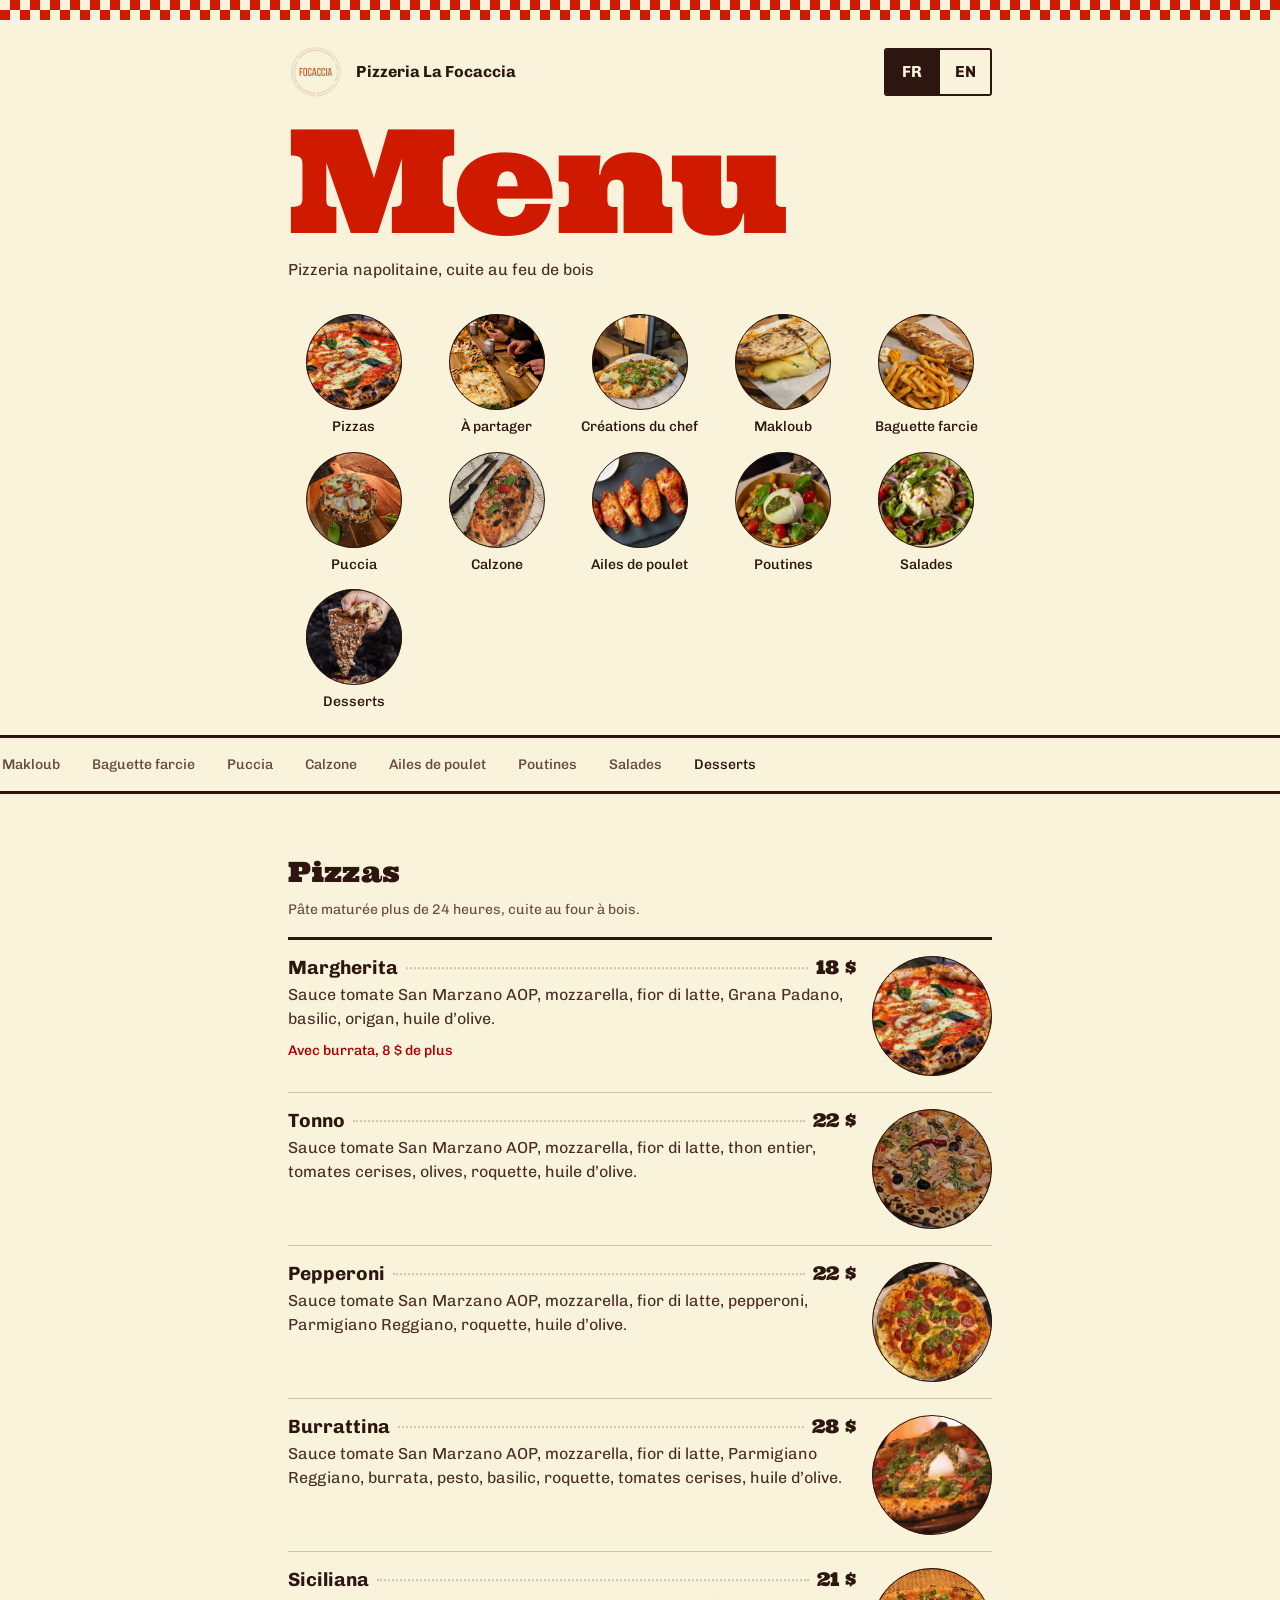
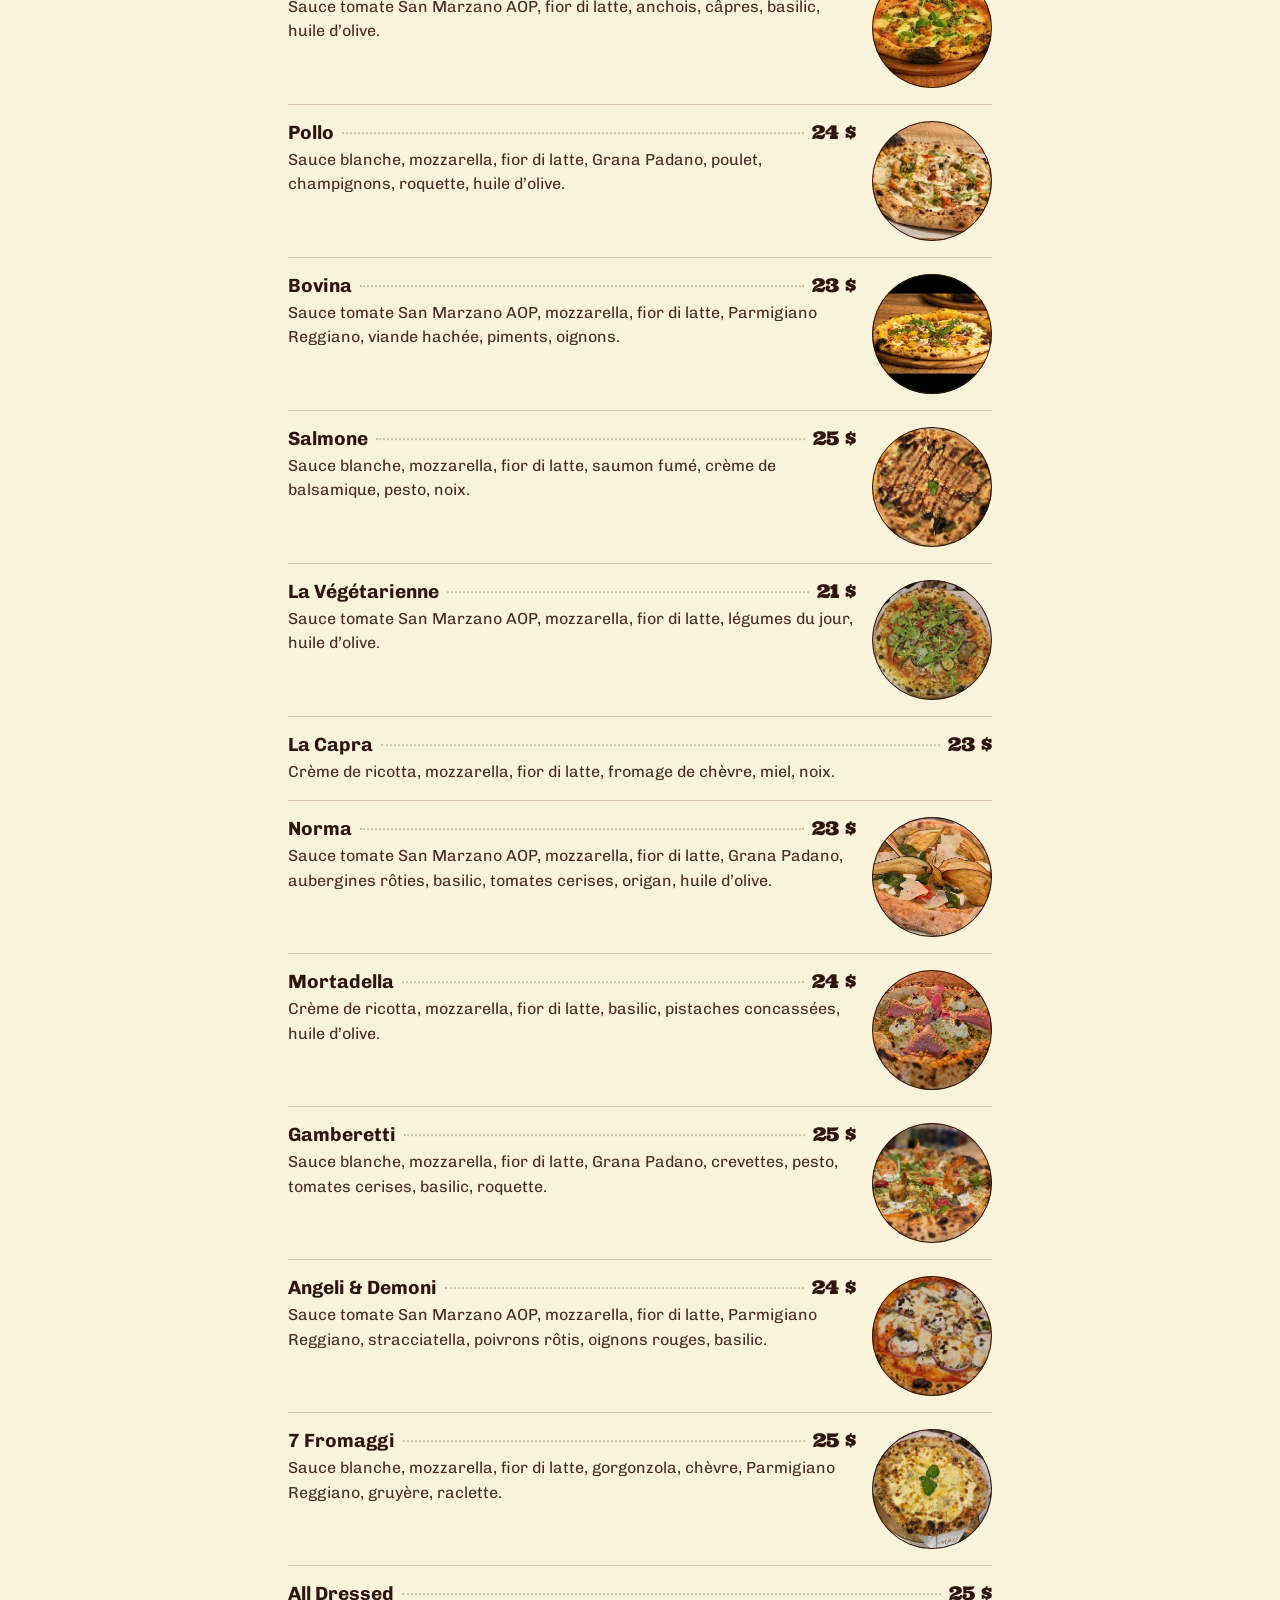
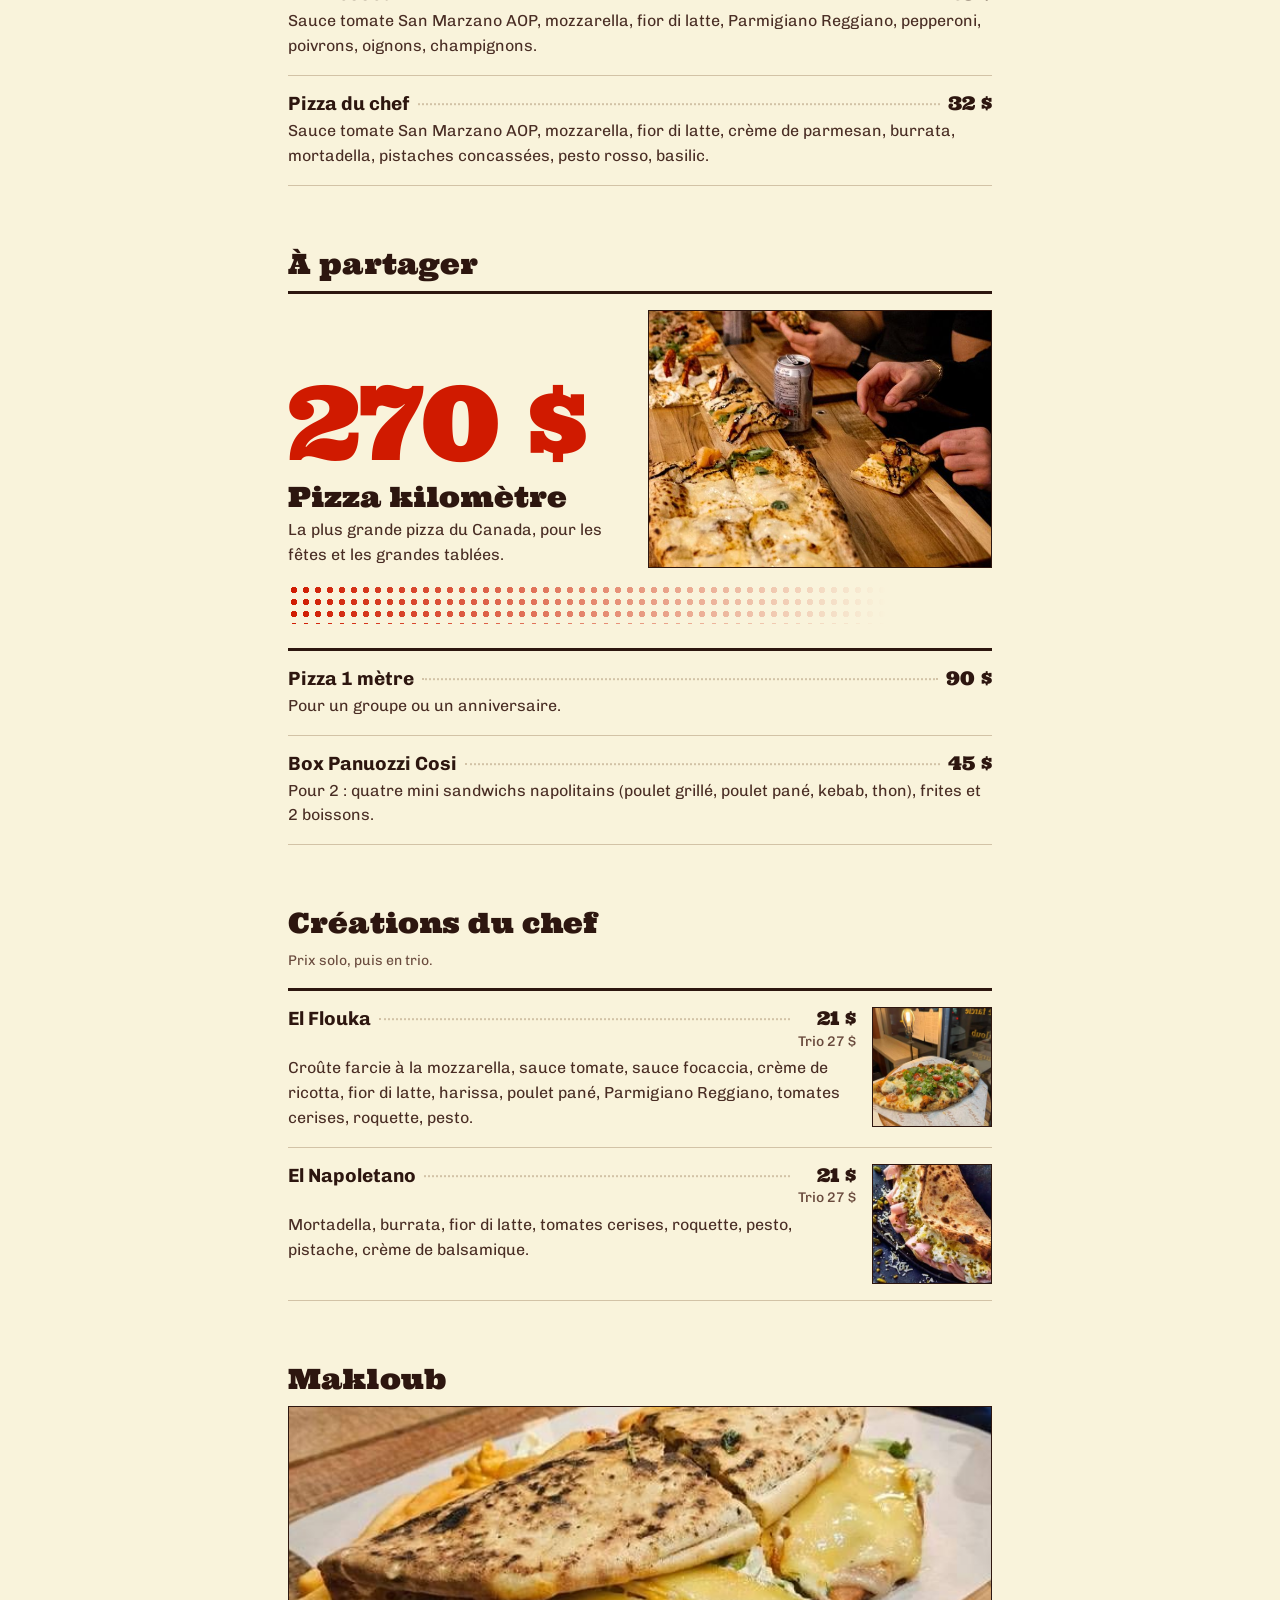
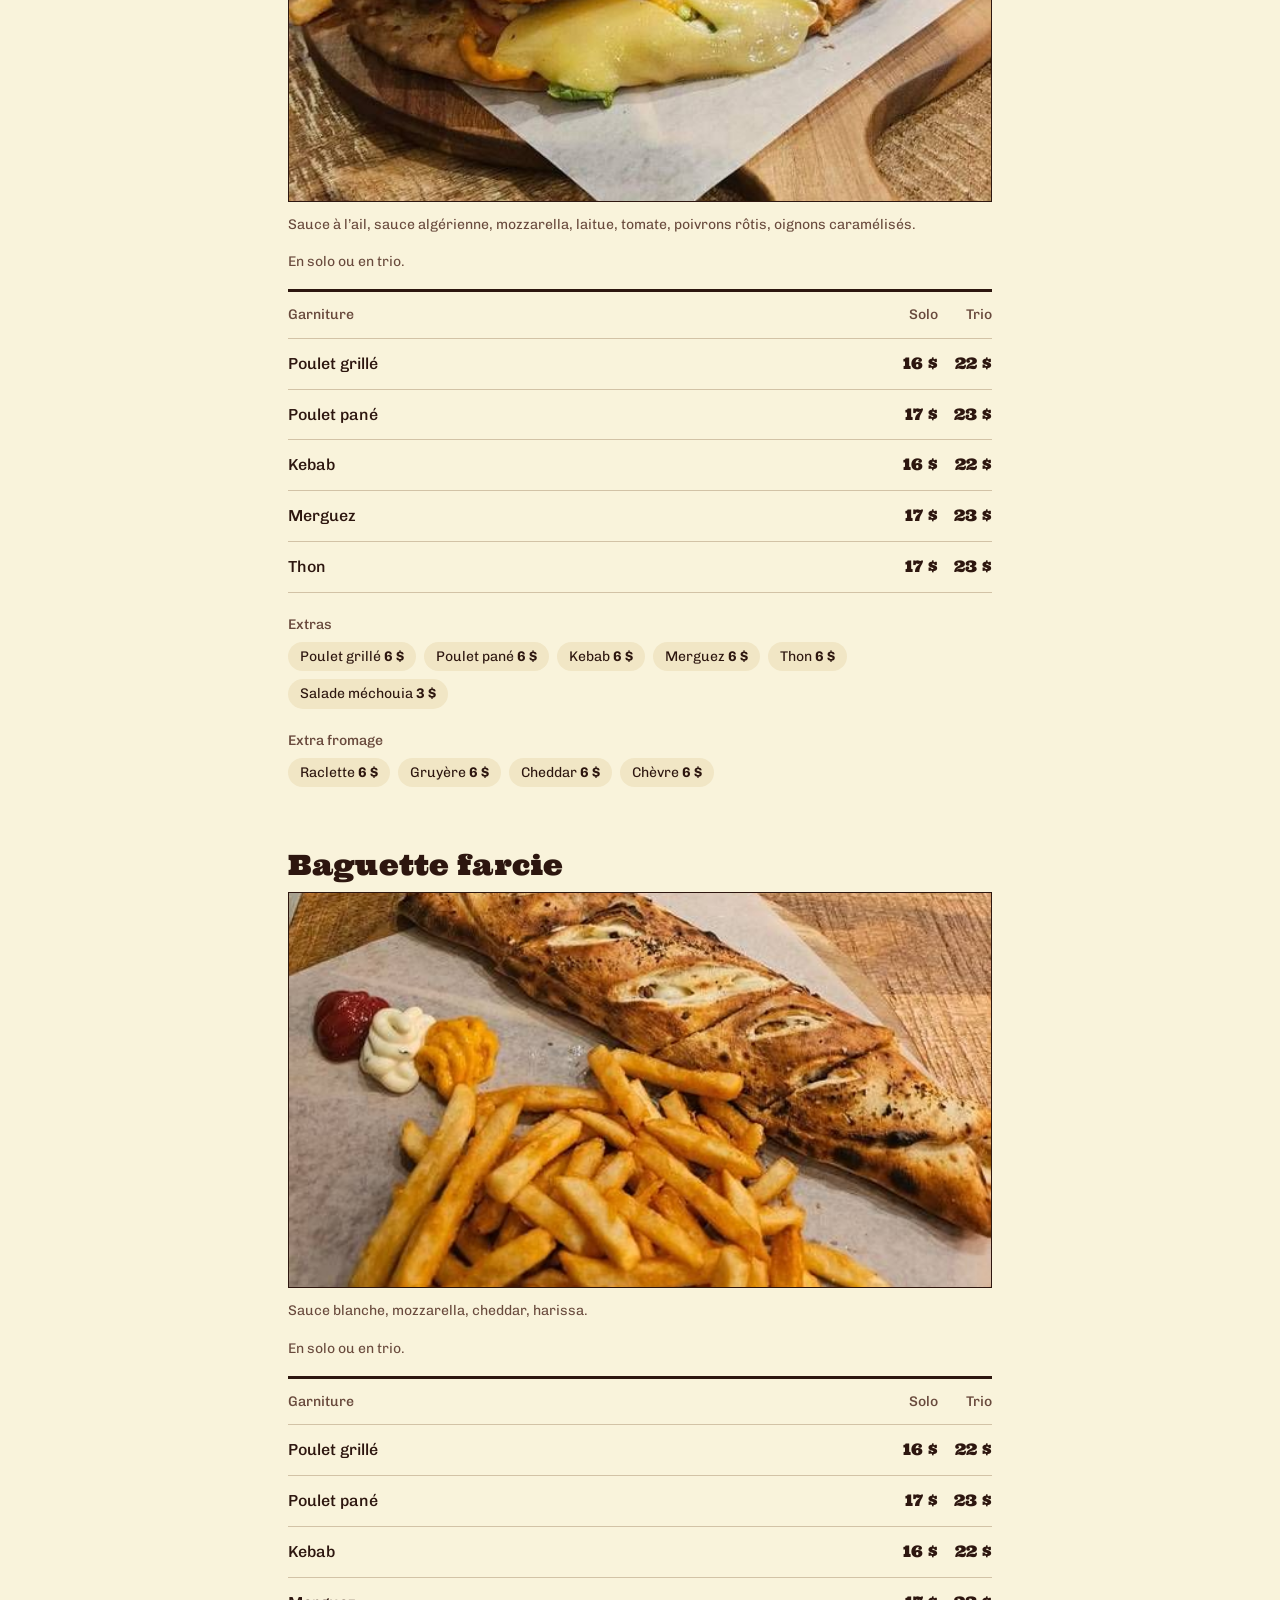
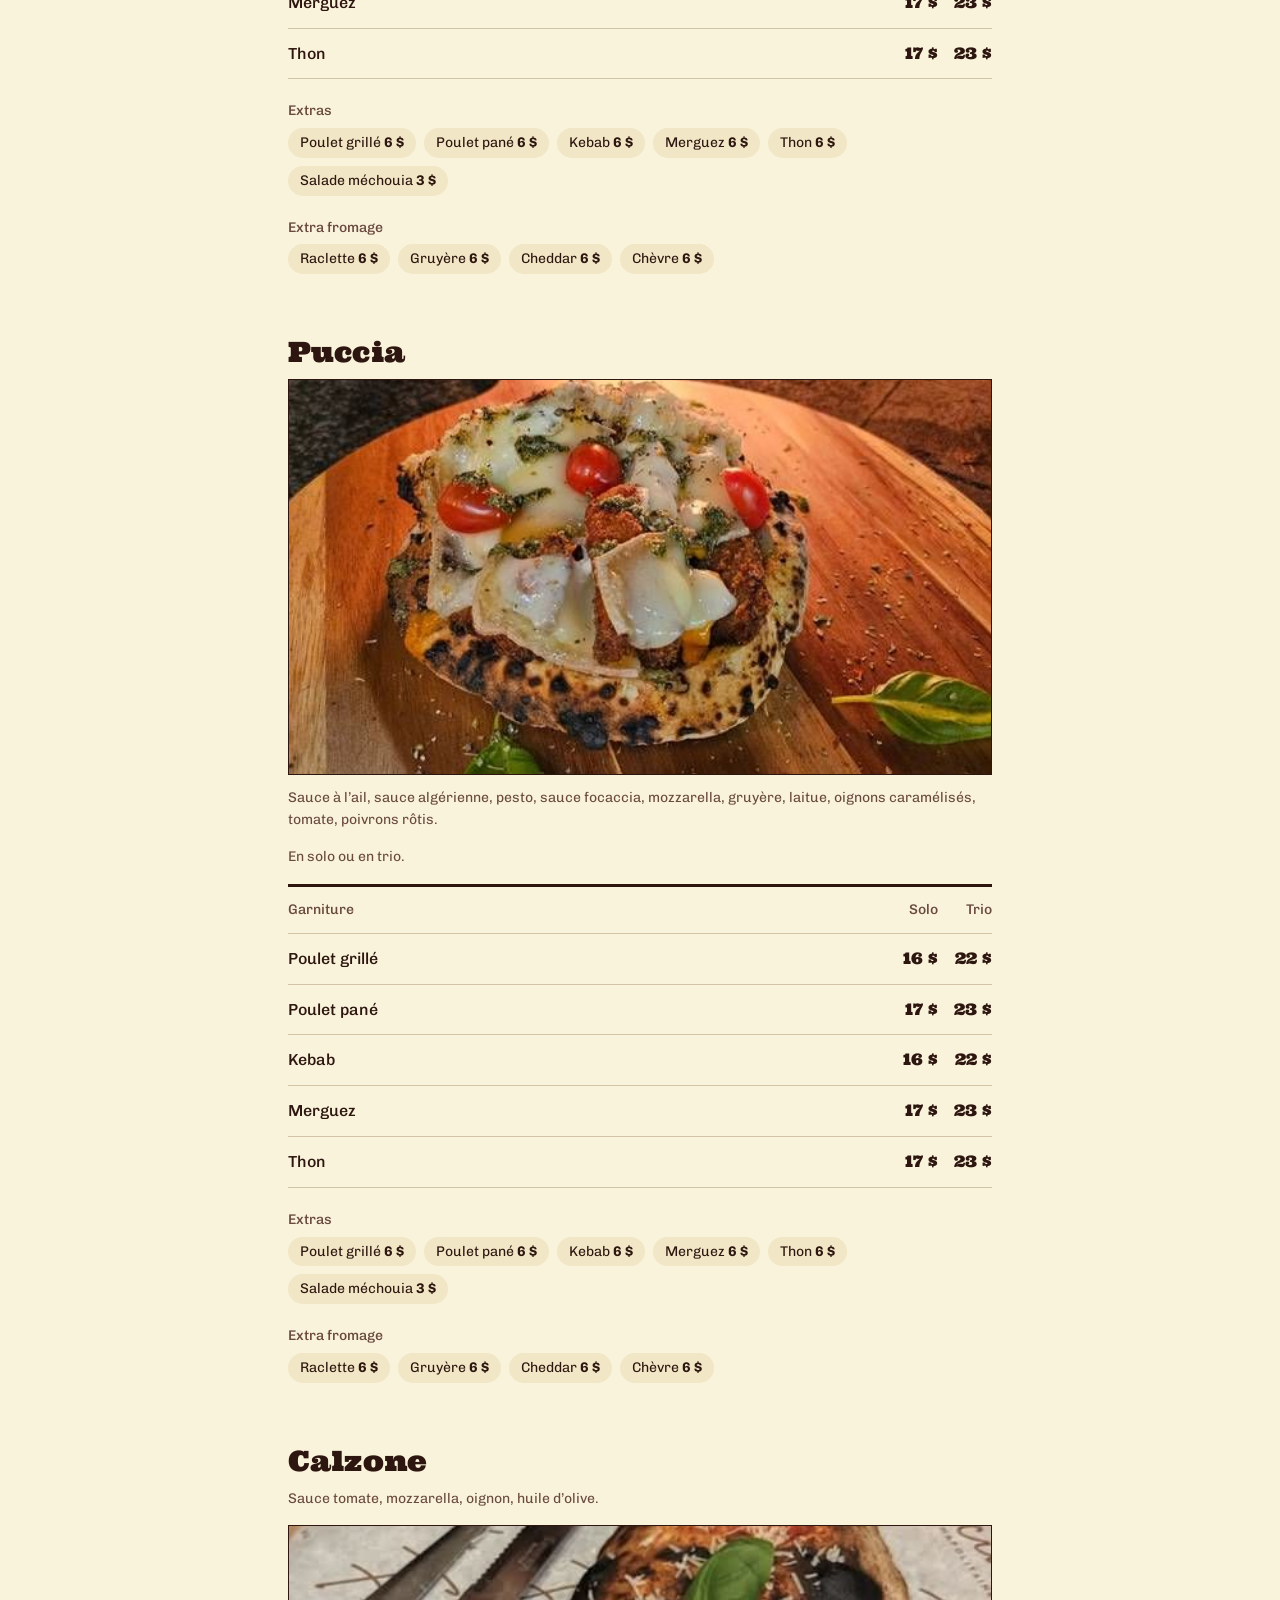
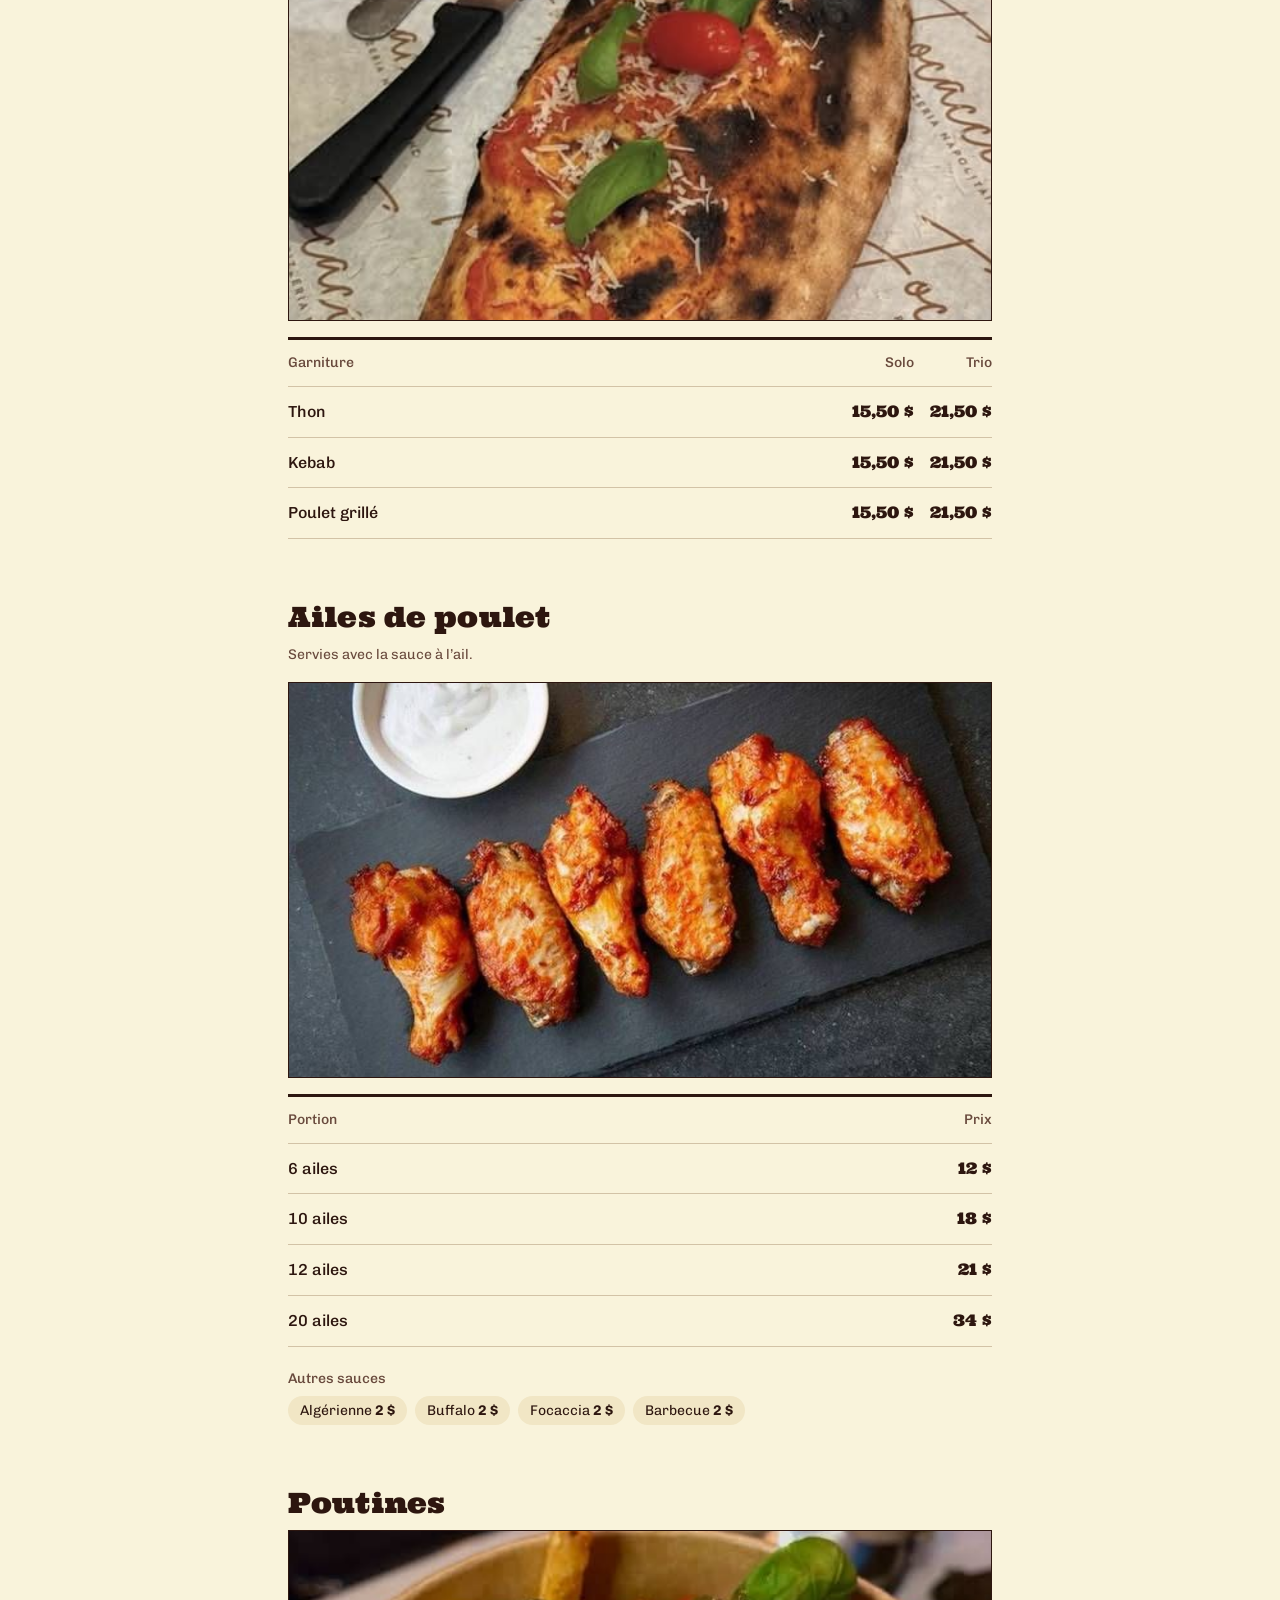
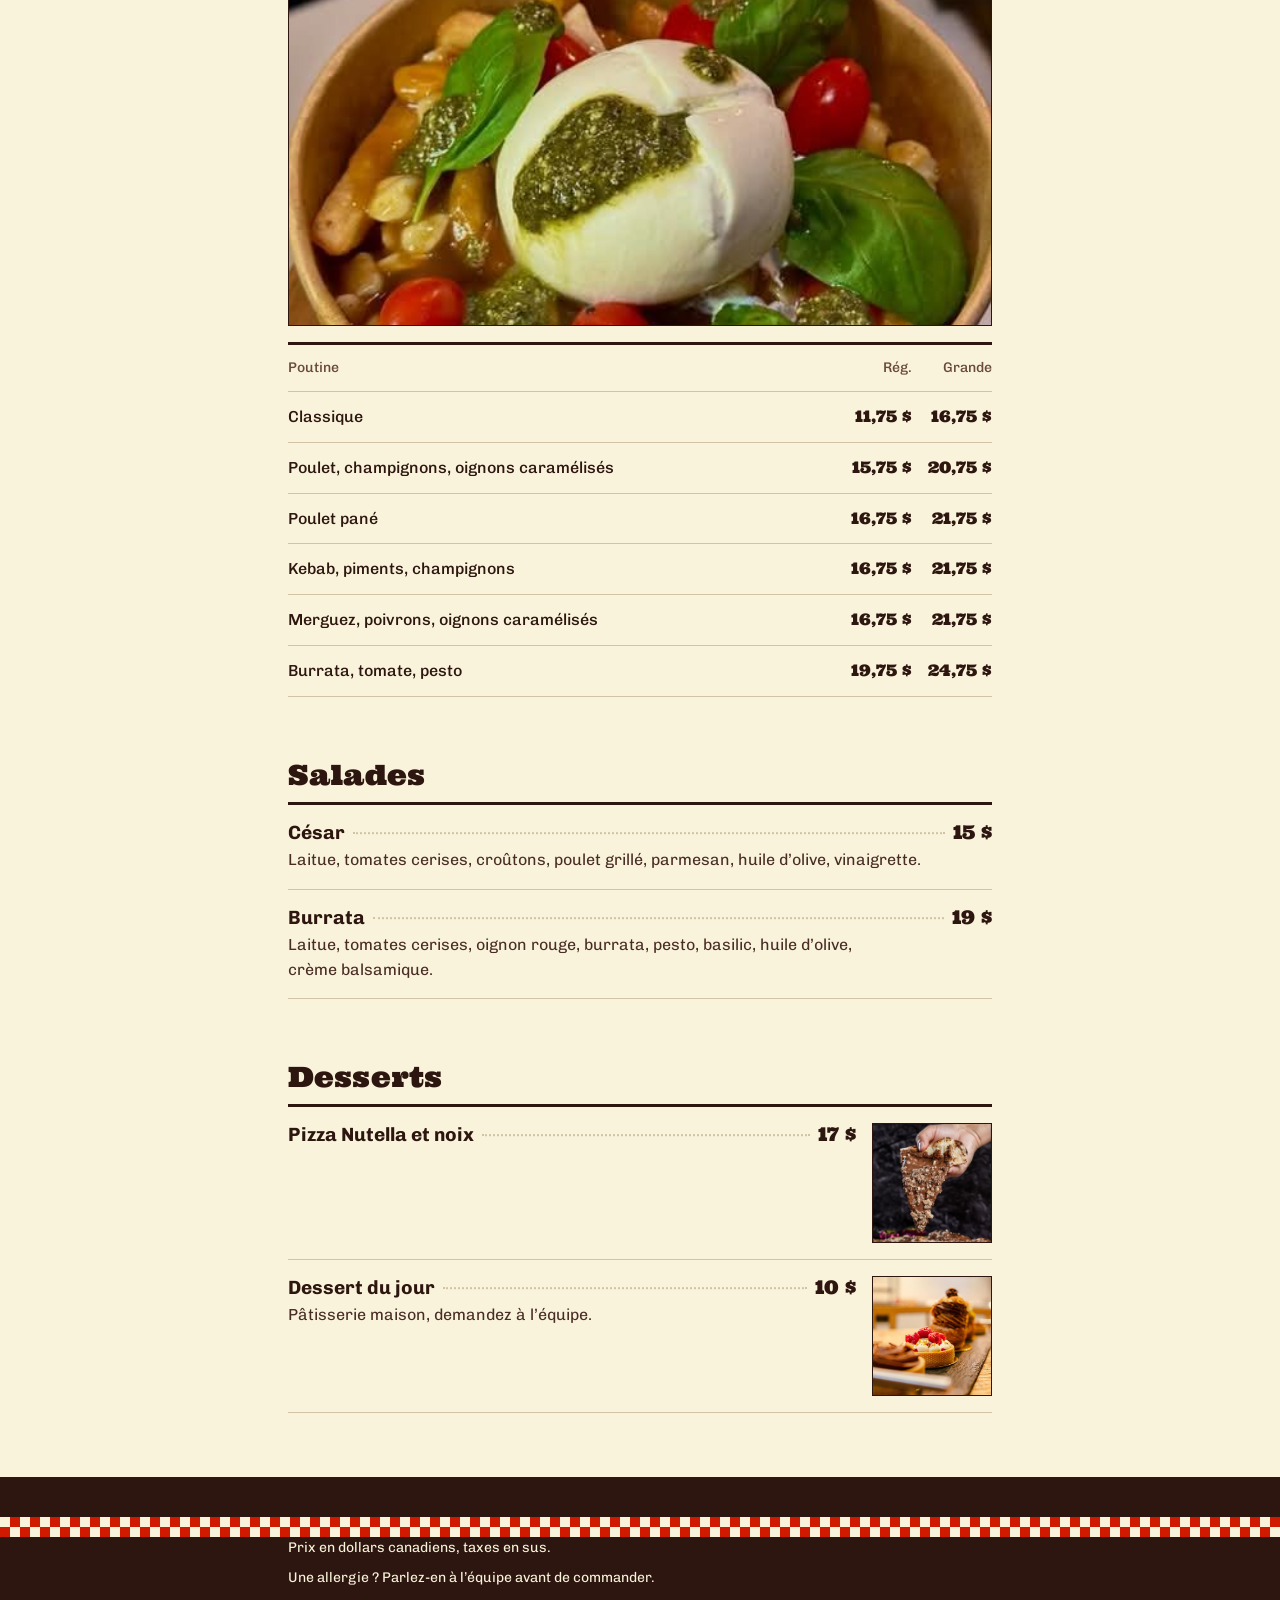
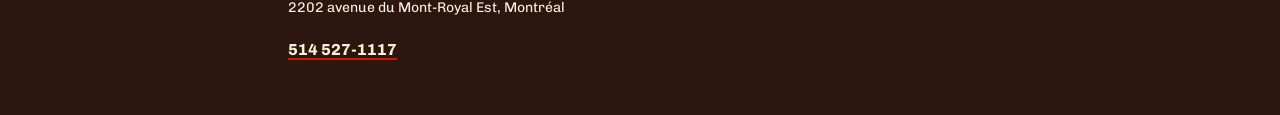
==== commit 8be3b4f4: "Sandwichs : retire les listes de sauces, sauces par défaut dans la description Co-Authored-By: Claud" ====
--- a/docs/index.html
+++ b/docs/index.html
@@ -23,7 +23,7 @@
 <nav class="container cat-grid-wrap" aria-label="Aller à une catégorie"><ul class="cat-grid"><li><a href="#pizzas"><img class="cat-photo" src="img/pizzas-margherita.jpg" alt="" width="550" height="544" decoding="async"><span>Pizzas</span></a></li><li><a href="#partager"><img class="cat-photo" src="img/photos-plats-pizza-kilometre.jpg" alt="" width="640" height="800" decoding="async"><span>À partager</span></a></li><li><a href="#chef"><img class="cat-photo" src="img/el-flouka-el-flouka.jpg" alt="" width="550" height="733" decoding="async"><span>Créations du chef</span></a></li><li><a href="#makloub"><img class="cat-photo" src="img/sandwichs-makloub-poulet-grille.jpg" alt="" width="640" height="440" decoding="async"><span>Makloub</span></a></li><li><a href="#baguette"><img class="cat-photo" src="img/sandwichs-baguette-farcie-poulet-grille.jpg" alt="" width="564" height="440" decoding="async"><span>Baguette farcie</span></a></li><li><a href="#puccia"><img class="cat-photo" src="img/sandwichs-sandwich-puccia-poulet-grille.jpg" alt="" width="550" height="541" decoding="async"><span>Puccia</span></a></li><li><a href="#calzone"><img class="cat-photo" src="img/calzone-calzone-au-thon.jpg" alt="" width="550" height="574" decoding="async"><span>Calzone</span></a></li><li><a href="#ailes"><img class="cat-photo" src="img/ailes-de-poulet-6-ailes-de-poulet.jpg" alt="" width="733" height="440" decoding="async"><span>Ailes de poulet</span></a></li><li><a href="#poutines"><img class="cat-photo" src="img/poutines-poutine-burrata-tomate-et-sauce-pesto.jpg" alt="" width="550" height="689" decoding="async"><span>Poutines</span></a></li><li><a href="#salades"><img class="cat-photo" src="img/photos-plats-salade-burrata-bol.jpg" alt="" width="800" height="800" decoding="async"><span>Salades</span></a></li><li><a href="#desserts"><img class="cat-photo" src="img/pizzas-pizza-nutella-et-noix.jpg" alt="" width="550" height="639" decoding="async"><span>Desserts</span></a></li></ul></nav>
 <nav class="tabs" aria-label="Catégories du menu"><ul class="container"><li><a href="#pizzas">Pizzas</a></li><li><a href="#partager">À partager</a></li><li><a href="#chef">Créations du chef</a></li><li><a href="#makloub">Makloub</a></li><li><a href="#baguette">Baguette farcie</a></li><li><a href="#puccia">Puccia</a></li><li><a href="#calzone">Calzone</a></li><li><a href="#ailes">Ailes de poulet</a></li><li><a href="#poutines">Poutines</a></li><li><a href="#salades">Salades</a></li><li><a href="#desserts">Desserts</a></li></ul></nav>
 <main class="container">
-<section id="pizzas" class="round" aria-labelledby="h-pizzas"><h2 id="h-pizzas">Pizzas</h2><p class="note">Pâte maturée plus de 24 heures, cuite au four à bois.</p><ul class="rows"><li class="row has-photo"><div class="row-text"><div class="row-head"><h3>Margherita</h3><span class="leader" aria-hidden="true"></span><div class="prices"><span class="price">18 $</span></div></div><p class="desc">Sauce tomate San Marzano AOP, mozzarella, fior di latte, Grana Padano, basilic, origan, huile d’olive.</p><p class="extra">Avec burrata, 8 $ de plus</p></div><img class="photo" src="img/pizzas-margherita.jpg" alt="" width="550" height="544" loading="lazy" decoding="async"></li><li class="row has-photo"><div class="row-text"><div class="row-head"><h3>Tonno</h3><span class="leader" aria-hidden="true"></span><div class="prices"><span class="price">22 $</span></div></div><p class="desc">Sauce tomate San Marzano AOP, mozzarella, fior di latte, thon entier, tomates cerises, olives, roquette, huile d’olive.</p></div><img class="photo" src="img/pizzas-tonno.jpg" alt="" width="373" height="800" loading="lazy" decoding="async"></li><li class="row has-photo"><div class="row-text"><div class="row-head"><h3>Pepperoni</h3><span class="leader" aria-hidden="true"></span><div class="prices"><span class="price">22 $</span></div></div><p class="desc">Sauce tomate San Marzano AOP, mozzarella, fior di latte, pepperoni, Parmigiano Reggiano, roquette, huile d’olive.</p></div><img class="photo" src="img/pizzas-pepperoni.jpg" alt="" width="550" height="689" loading="lazy" decoding="async"></li><li class="row has-photo"><div class="row-text"><div class="row-head"><h3>Burrattina</h3><span class="leader" aria-hidden="true"></span><div class="prices"><span class="price">28 $</span></div></div><p class="desc">Sauce tomate San Marzano AOP, mozzarella, fior di latte, Parmigiano Reggiano, burrata, pesto, basilic, roquette, tomates cerises, huile d’olive.</p></div><img class="photo" src="img/pizzas-burrattina.jpg" alt="" width="533" height="800" loading="lazy" decoding="async"></li><li class="row has-photo"><div class="row-text"><div class="row-head"><h3>Siciliana</h3><span class="leader" aria-hidden="true"></span><div class="prices"><span class="price">21 $</span></div></div><p class="desc">Sauce tomate San Marzano AOP, fior di latte, anchois, câpres, basilic, huile d’olive.</p></div><img class="photo" src="img/pizzas-napoli.jpg" alt="" width="660" height="440" loading="lazy" decoding="async"></li><li class="row has-photo"><div class="row-text"><div class="row-head"><h3>Pollo</h3><span class="leader" aria-hidden="true"></span><div class="prices"><span class="price">24 $</span></div></div><p class="desc">Sauce blanche, mozzarella, fior di latte, Grana Padano, poulet, champignons, roquette, huile d’olive.</p></div><img class="photo" src="img/pizzas-pollo.jpg" alt="" width="798" height="400" loading="lazy" decoding="async"></li><li class="row has-photo"><div class="row-text"><div class="row-head"><h3>Bovina</h3><span class="leader" aria-hidden="true"></span><div class="prices"><span class="price">23 $</span></div></div><p class="desc">Sauce tomate San Marzano AOP, mozzarella, fior di latte, Parmigiano Reggiano, viande hachée, piments, oignons.</p></div><img class="photo" src="img/pizzas-bovina.jpg" alt="" width="373" height="800" loading="lazy" decoding="async"></li><li class="row has-photo"><div class="row-text"><div class="row-head"><h3>Salmone</h3><span class="leader" aria-hidden="true"></span><div class="prices"><span class="price">25 $</span></div></div><p class="desc">Sauce blanche, mozzarella, fior di latte, saumon fumé, crème de balsamique, pesto, noix.</p></div><img class="photo" src="img/pizzas-salmone.jpg" alt="" width="550" height="488" loading="lazy" decoding="async"></li><li class="row has-photo"><div class="row-text"><div class="row-head"><h3>La Végétarienne</h3><span class="leader" aria-hidden="true"></span><div class="prices"><span class="price">21 $</span></div></div><p class="desc">Sauce tomate San Marzano AOP, mozzarella, fior di latte, légumes du jour, huile d’olive.</p></div><img class="photo" src="img/pizzas-la-vegetarienne.jpg" alt="" width="550" height="584" loading="lazy" decoding="async"></li><li class="row"><div class="row-text"><div class="row-head"><h3>La Capra</h3><span class="leader" aria-hidden="true"></span><div class="prices"><span class="price">23 $</span></div></div><p class="desc">Crème de ricotta, mozzarella, fior di latte, fromage de chèvre, miel, noix.</p></div></li><li class="row has-photo"><div class="row-text"><div class="row-head"><h3>Norma</h3><span class="leader" aria-hidden="true"></span><div class="prices"><span class="price">23 $</span></div></div><p class="desc">Sauce tomate San Marzano AOP, mozzarella, fior di latte, Grana Padano, aubergines rôties, basilic, tomates cerises, origan, huile d’olive.</p></div><img class="photo" src="img/pizzas-norma.jpg" alt="" width="550" height="465" loading="lazy" decoding="async"></li><li class="row has-photo"><div class="row-text"><div class="row-head"><h3>Mortadella</h3><span class="leader" aria-hidden="true"></span><div class="prices"><span class="price">24 $</span></div></div><p class="desc">Crème de ricotta, mozzarella, fior di latte, basilic, pistaches concassées, huile d’olive.</p></div><img class="photo" src="img/pizzas-mortadella.jpg" alt="" width="573" height="440" loading="lazy" decoding="async"></li><li class="row has-photo"><div class="row-text"><div class="row-head"><h3>Gamberetti</h3><span class="leader" aria-hidden="true"></span><div class="prices"><span class="price">25 $</span></div></div><p class="desc">Sauce blanche, mozzarella, fior di latte, Grana Padano, crevettes, pesto, tomates cerises, basilic, roquette.</p></div><img class="photo" src="img/pizzas-gamberetti.jpg" alt="" width="550" height="550" loading="lazy" decoding="async"></li><li class="row has-photo"><div class="row-text"><div class="row-head"><h3>Angeli &amp; Demoni</h3><span class="leader" aria-hidden="true"></span><div class="prices"><span class="price">24 $</span></div></div><p class="desc">Sauce tomate San Marzano AOP, mozzarella, fior di latte, Parmigiano Reggiano, stracciatella, poivrons rôtis, oignons rouges, basilic.</p></div><img class="photo" src="img/pizzas-angeli-demoni.jpg" alt="" width="506" height="800" loading="lazy" decoding="async"></li><li class="row has-photo"><div class="row-text"><div class="row-head"><h3>7 Fromaggi</h3><span class="leader" aria-hidden="true"></span><div class="prices"><span class="price">25 $</span></div></div><p class="desc">Sauce blanche, mozzarella, fior di latte, gorgonzola, chèvre, Parmigiano Reggiano, gruyère, raclette.</p></div><img class="photo" src="img/pizzas-7-fromaggi.jpg" alt="" width="550" height="733" loading="lazy" decoding="async"></li><li class="row"><div class="row-text"><div class="row-head"><h3>All Dressed</h3><span class="leader" aria-hidden="true"></span><div class="prices"><span class="price">25 $</span></div></div><p class="desc">Sauce tomate San Marzano AOP, mozzarella, fior di latte, Parmigiano Reggiano, pepperoni, poivrons, oignons, champignons.</p></div></li><li class="row"><div class="row-text"><div class="row-head"><h3>Pizza du chef</h3><span class="leader" aria-hidden="true"></span><div class="prices"><span class="price">32 $</span></div></div><p class="desc">Sauce tomate San Marzano AOP, mozzarella, fior di latte, crème de parmesan, burrata, mortadella, pistaches concassées, pesto rosso, basilic.</p></div></li></ul></section><section id="partager" aria-labelledby="h-partager"><h2 id="h-partager">À partager</h2><div class="poster"><div class="poster-text"><p class="poster-figure num">270 $</p><h3 class="poster-name">Pizza kilomètre</h3><p class="desc">La plus grande pizza du Canada, pour les fêtes et les grandes tablées.</p></div><div class="screen" aria-hidden="true"></div><img class="photo" src="img/photos-plats-pizza-kilometre.jpg" alt="" width="640" height="800" loading="lazy" decoding="async"></div><ul class="rows"><li class="row"><div class="row-text"><div class="row-head"><h3>Pizza 1 mètre</h3><span class="leader" aria-hidden="true"></span><div class="prices"><span class="price">90 $</span></div></div><p class="desc">Pour un groupe ou un anniversaire.</p></div></li><li class="row"><div class="row-text"><div class="row-head"><h3>Box Panuozzi Cosi</h3><span class="leader" aria-hidden="true"></span><div class="prices"><span class="price">45 $</span></div></div><p class="desc">Pour 2 : quatre mini sandwichs napolitains (poulet grillé, poulet pané, kebab, thon), frites et 2 boissons.</p></div></li></ul></section><section id="chef" aria-labelledby="h-chef"><h2 id="h-chef">Créations du chef</h2><p class="note">Prix solo, puis en trio.</p><ul class="rows"><li class="row has-photo"><div class="row-text"><div class="row-head"><h3>El Flouka</h3><span class="leader" aria-hidden="true"></span><div class="prices"><span class="price"><span class="visually-hidden">Solo </span>21 $</span><span class="price-alt">Trio 27 $</span></div></div><p class="desc">Croûte farcie à la mozzarella, sauce tomate, sauce focaccia, crème de ricotta, fior di latte, harissa, poulet pané, Parmigiano Reggiano, tomates cerises, roquette, pesto.</p></div><img class="photo" src="img/el-flouka-el-flouka.jpg" alt="" width="550" height="733" loading="lazy" decoding="async"></li><li class="row has-photo"><div class="row-text"><div class="row-head"><h3>El Napoletano</h3><span class="leader" aria-hidden="true"></span><div class="prices"><span class="price"><span class="visually-hidden">Solo </span>21 $</span><span class="price-alt">Trio 27 $</span></div></div><p class="desc">Mortadella, burrata, fior di latte, tomates cerises, roquette, pesto, pistache, crème de balsamique.</p></div><img class="photo" src="img/el-flouka-el-napoletano.jpg" alt="" width="337" height="600" loading="lazy" decoding="async"></li></ul></section><section id="makloub" aria-labelledby="h-makloub"><h2 id="h-makloub">Makloub</h2><img class="photo photo-wide" src="img/sandwichs-makloub-poulet-grille.jpg" alt="" width="640" height="440" loading="lazy" decoding="async"><p class="note">Mozzarella, laitue, tomate, poivrons rôtis, oignons caramélisés.</p><div class="sauce-box"><p class="sauces"><strong>Sauces incluses :</strong> Ail, algérienne.</p><p class="sauces-add">Sauces gratuites</p><ul class="chips"><li>Harissa</li><li>Ketchup</li></ul><p class="sauces-add">Sauces payantes</p><ul class="chips"><li>Barbecue <span class="num">2 $</span></li><li>Sauce focaccia <span class="num">2 $</span></li><li>Pesto <span class="num">2 $</span></li></ul></div><p class="note">En solo ou en trio.</p><table class="prices-table"><thead><tr><th scope="col">Garniture</th><th scope="col" class="num">Solo</th><th scope="col" class="num">Trio</th></tr></thead><tbody><tr><th scope="row">Poulet grillé</th><td class="num">16 $</td><td class="num">22 $</td></tr><tr><th scope="row">Poulet pané</th><td class="num">17 $</td><td class="num">23 $</td></tr><tr><th scope="row">Kebab</th><td class="num">16 $</td><td class="num">22 $</td></tr><tr><th scope="row">Merguez</th><td class="num">17 $</td><td class="num">23 $</td></tr><tr><th scope="row">Thon</th><td class="num">17 $</td><td class="num">23 $</td></tr></tbody></table><div class="extras"><h3>Extras</h3><ul class="chips"><li>Poulet grillé <span class="num">6 $</span></li><li>Poulet pané <span class="num">6 $</span></li><li>Kebab <span class="num">6 $</span></li><li>Merguez <span class="num">6 $</span></li><li>Thon <span class="num">6 $</span></li><li>Salade méchouia <span class="num">3 $</span></li></ul></div><div class="extras"><h3>Extra fromage</h3><ul class="chips"><li>Raclette <span class="num">6 $</span></li><li>Gruyère <span class="num">6 $</span></li><li>Cheddar <span class="num">6 $</span></li><li>Chèvre <span class="num">6 $</span></li></ul></div></section><section id="baguette" aria-labelledby="h-baguette"><h2 id="h-baguette">Baguette farcie</h2><img class="photo photo-wide" src="img/sandwichs-baguette-farcie-poulet-grille.jpg" alt="" width="564" height="440" loading="lazy" decoding="async"><p class="note">Sauce blanche, mozzarella, cheddar, harissa.</p><div class="sauce-box"><p class="sauces-add">Sauces, 3 au choix</p><ul class="chips"><li>Ail</li><li>Algérienne</li><li>Pesto</li><li>Harissa</li><li>Ketchup</li><li>Barbecue</li><li>Mayonnaise</li></ul></div><p class="note">En solo ou en trio.</p><table class="prices-table"><thead><tr><th scope="col">Garniture</th><th scope="col" class="num">Solo</th><th scope="col" class="num">Trio</th></tr></thead><tbody><tr><th scope="row">Poulet grillé</th><td class="num">16 $</td><td class="num">22 $</td></tr><tr><th scope="row">Poulet pané</th><td class="num">17 $</td><td class="num">23 $</td></tr><tr><th scope="row">Kebab</th><td class="num">16 $</td><td class="num">22 $</td></tr><tr><th scope="row">Merguez</th><td class="num">17 $</td><td class="num">23 $</td></tr><tr><th scope="row">Thon</th><td class="num">17 $</td><td class="num">23 $</td></tr></tbody></table><div class="extras"><h3>Extras</h3><ul class="chips"><li>Poulet grillé <span class="num">6 $</span></li><li>Poulet pané <span class="num">6 $</span></li><li>Kebab <span class="num">6 $</span></li><li>Merguez <span class="num">6 $</span></li><li>Thon <span class="num">6 $</span></li><li>Salade méchouia <span class="num">3 $</span></li></ul></div><div class="extras"><h3>Extra fromage</h3><ul class="chips"><li>Raclette <span class="num">6 $</span></li><li>Gruyère <span class="num">6 $</span></li><li>Cheddar <span class="num">6 $</span></li><li>Chèvre <span class="num">6 $</span></li></ul></div></section><section id="puccia" aria-labelledby="h-puccia"><h2 id="h-puccia">Puccia</h2><img class="photo photo-wide" src="img/sandwichs-sandwich-puccia-poulet-grille.jpg" alt="" width="550" height="541" loading="lazy" decoding="async"><p class="note">Mozzarella, gruyère, laitue, oignons caramélisés, tomate, poivrons rôtis.</p><div class="sauce-box"><p class="sauces"><strong>Sauces incluses :</strong> Ail, algérienne, pesto, sauce focaccia.</p><p class="sauces-add">Sauces gratuites</p><ul class="chips"><li>Harissa</li><li>Ketchup</li></ul><p class="sauces-add">Sauces payantes</p><ul class="chips"><li>Barbecue <span class="num">2 $</span></li></ul></div><p class="note">En solo ou en trio.</p><table class="prices-table"><thead><tr><th scope="col">Garniture</th><th scope="col" class="num">Solo</th><th scope="col" class="num">Trio</th></tr></thead><tbody><tr><th scope="row">Poulet grillé</th><td class="num">16 $</td><td class="num">22 $</td></tr><tr><th scope="row">Poulet pané</th><td class="num">17 $</td><td class="num">23 $</td></tr><tr><th scope="row">Kebab</th><td class="num">16 $</td><td class="num">22 $</td></tr><tr><th scope="row">Merguez</th><td class="num">17 $</td><td class="num">23 $</td></tr><tr><th scope="row">Thon</th><td class="num">17 $</td><td class="num">23 $</td></tr></tbody></table><div class="extras"><h3>Extras</h3><ul class="chips"><li>Poulet grillé <span class="num">6 $</span></li><li>Poulet pané <span class="num">6 $</span></li><li>Kebab <span class="num">6 $</span></li><li>Merguez <span class="num">6 $</span></li><li>Thon <span class="num">6 $</span></li><li>Salade méchouia <span class="num">3 $</span></li></ul></div><div class="extras"><h3>Extra fromage</h3><ul class="chips"><li>Raclette <span class="num">6 $</span></li><li>Gruyère <span class="num">6 $</span></li><li>Cheddar <span class="num">6 $</span></li><li>Chèvre <span class="num">6 $</span></li></ul></div></section><section id="calzone" aria-labelledby="h-calzone"><h2 id="h-calzone">Calzone</h2><p class="note">Sauce tomate, mozzarella, oignon, huile d’olive.</p><img class="photo photo-wide" src="img/calzone-calzone-au-thon.jpg" alt="" width="550" height="574" loading="lazy" decoding="async"><table class="prices-table"><thead><tr><th scope="col">Garniture</th><th scope="col" class="num">Solo</th><th scope="col" class="num">Trio</th></tr></thead><tbody><tr><th scope="row">Thon</th><td class="num">15,50 $</td><td class="num">21,50 $</td></tr><tr><th scope="row">Kebab</th><td class="num">15,50 $</td><td class="num">21,50 $</td></tr><tr><th scope="row">Poulet grillé</th><td class="num">15,50 $</td><td class="num">21,50 $</td></tr></tbody></table></section><section id="ailes" aria-labelledby="h-ailes"><h2 id="h-ailes">Ailes de poulet</h2><p class="note">Servies avec la sauce à l’ail.</p><img class="photo photo-wide" src="img/ailes-de-poulet-6-ailes-de-poulet.jpg" alt="" width="733" height="440" loading="lazy" decoding="async"><table class="prices-table"><thead><tr><th scope="col">Portion</th><th scope="col" class="num">Prix</th></tr></thead><tbody><tr><th scope="row">6 ailes</th><td class="num">12 $</td></tr><tr><th scope="row">10 ailes</th><td class="num">18 $</td></tr><tr><th scope="row">12 ailes</th><td class="num">21 $</td></tr><tr><th scope="row">20 ailes</th><td class="num">34 $</td></tr></tbody></table><div class="extras"><h3>Autres sauces</h3><ul class="chips"><li>Algérienne <span class="num">2 $</span></li><li>Buffalo <span class="num">2 $</span></li><li>Focaccia <span class="num">2 $</span></li><li>Barbecue <span class="num">2 $</span></li></ul></div></section><section id="poutines" aria-labelledby="h-poutines"><h2 id="h-poutines">Poutines</h2><img class="photo photo-wide" src="img/poutines-poutine-burrata-tomate-et-sauce-pesto.jpg" alt="" width="550" height="689" loading="lazy" decoding="async"><table class="prices-table"><thead><tr><th scope="col">Poutine</th><th scope="col" class="num">Rég.</th><th scope="col" class="num">Grande</th></tr></thead><tbody><tr><th scope="row">Classique</th><td class="num">11,75 $</td><td class="num">16,75 $</td></tr><tr><th scope="row">Poulet, champignons, oignons caramélisés</th><td class="num">15,75 $</td><td class="num">20,75 $</td></tr><tr><th scope="row">Poulet pané</th><td class="num">16,75 $</td><td class="num">21,75 $</td></tr><tr><th scope="row">Kebab, piments, champignons</th><td class="num">16,75 $</td><td class="num">21,75 $</td></tr><tr><th scope="row">Merguez, poivrons, oignons caramélisés</th><td class="num">16,75 $</td><td class="num">21,75 $</td></tr><tr><th scope="row">Burrata, tomate, pesto</th><td class="num">19,75 $</td><td class="num">24,75 $</td></tr></tbody></table></section><section id="salades" aria-labelledby="h-salades"><h2 id="h-salades">Salades</h2><ul class="rows"><li class="row"><div class="row-text"><div class="row-head"><h3>César</h3><span class="leader" aria-hidden="true"></span><div class="prices"><span class="price">15 $</span></div></div><p class="desc">Laitue, tomates cerises, croûtons, poulet grillé, parmesan, huile d’olive, vinaigrette.</p></div></li><li class="row"><div class="row-text"><div class="row-head"><h3>Burrata</h3><span class="leader" aria-hidden="true"></span><div class="prices"><span class="price">19 $</span></div></div><p class="desc">Laitue, tomates cerises, oignon rouge, burrata, pesto, basilic, huile d’olive, crème balsamique.</p></div></li></ul></section><section id="desserts" aria-labelledby="h-desserts"><h2 id="h-desserts">Desserts</h2><ul class="rows"><li class="row has-photo"><div class="row-text"><div class="row-head"><h3>Pizza Nutella et noix</h3><span class="leader" aria-hidden="true"></span><div class="prices"><span class="price">17 $</span></div></div></div><img class="photo" src="img/pizzas-pizza-nutella-et-noix.jpg" alt="" width="550" height="639" loading="lazy" decoding="async"></li><li class="row has-photo"><div class="row-text"><div class="row-head"><h3>Dessert du jour</h3><span class="leader" aria-hidden="true"></span><div class="prices"><span class="price">10 $</span></div></div><p class="desc">Pâtisserie maison, demandez à l’équipe.</p></div><img class="photo" src="img/photos-plats-desserts-maison.jpg" alt="" width="800" height="798" loading="lazy" decoding="async"></li></ul></section>
+<section id="pizzas" class="round" aria-labelledby="h-pizzas"><h2 id="h-pizzas">Pizzas</h2><p class="note">Pâte maturée plus de 24 heures, cuite au four à bois.</p><ul class="rows"><li class="row has-photo"><div class="row-text"><div class="row-head"><h3>Margherita</h3><span class="leader" aria-hidden="true"></span><div class="prices"><span class="price">18 $</span></div></div><p class="desc">Sauce tomate San Marzano AOP, mozzarella, fior di latte, Grana Padano, basilic, origan, huile d’olive.</p><p class="extra">Avec burrata, 8 $ de plus</p></div><img class="photo" src="img/pizzas-margherita.jpg" alt="" width="550" height="544" loading="lazy" decoding="async"></li><li class="row has-photo"><div class="row-text"><div class="row-head"><h3>Tonno</h3><span class="leader" aria-hidden="true"></span><div class="prices"><span class="price">22 $</span></div></div><p class="desc">Sauce tomate San Marzano AOP, mozzarella, fior di latte, thon entier, tomates cerises, olives, roquette, huile d’olive.</p></div><img class="photo" src="img/pizzas-tonno.jpg" alt="" width="373" height="800" loading="lazy" decoding="async"></li><li class="row has-photo"><div class="row-text"><div class="row-head"><h3>Pepperoni</h3><span class="leader" aria-hidden="true"></span><div class="prices"><span class="price">22 $</span></div></div><p class="desc">Sauce tomate San Marzano AOP, mozzarella, fior di latte, pepperoni, Parmigiano Reggiano, roquette, huile d’olive.</p></div><img class="photo" src="img/pizzas-pepperoni.jpg" alt="" width="550" height="689" loading="lazy" decoding="async"></li><li class="row has-photo"><div class="row-text"><div class="row-head"><h3>Burrattina</h3><span class="leader" aria-hidden="true"></span><div class="prices"><span class="price">28 $</span></div></div><p class="desc">Sauce tomate San Marzano AOP, mozzarella, fior di latte, Parmigiano Reggiano, burrata, pesto, basilic, roquette, tomates cerises, huile d’olive.</p></div><img class="photo" src="img/pizzas-burrattina.jpg" alt="" width="533" height="800" loading="lazy" decoding="async"></li><li class="row has-photo"><div class="row-text"><div class="row-head"><h3>Siciliana</h3><span class="leader" aria-hidden="true"></span><div class="prices"><span class="price">21 $</span></div></div><p class="desc">Sauce tomate San Marzano AOP, fior di latte, anchois, câpres, basilic, huile d’olive.</p></div><img class="photo" src="img/pizzas-napoli.jpg" alt="" width="660" height="440" loading="lazy" decoding="async"></li><li class="row has-photo"><div class="row-text"><div class="row-head"><h3>Pollo</h3><span class="leader" aria-hidden="true"></span><div class="prices"><span class="price">24 $</span></div></div><p class="desc">Sauce blanche, mozzarella, fior di latte, Grana Padano, poulet, champignons, roquette, huile d’olive.</p></div><img class="photo" src="img/pizzas-pollo.jpg" alt="" width="798" height="400" loading="lazy" decoding="async"></li><li class="row has-photo"><div class="row-text"><div class="row-head"><h3>Bovina</h3><span class="leader" aria-hidden="true"></span><div class="prices"><span class="price">23 $</span></div></div><p class="desc">Sauce tomate San Marzano AOP, mozzarella, fior di latte, Parmigiano Reggiano, viande hachée, piments, oignons.</p></div><img class="photo" src="img/pizzas-bovina.jpg" alt="" width="373" height="800" loading="lazy" decoding="async"></li><li class="row has-photo"><div class="row-text"><div class="row-head"><h3>Salmone</h3><span class="leader" aria-hidden="true"></span><div class="prices"><span class="price">25 $</span></div></div><p class="desc">Sauce blanche, mozzarella, fior di latte, saumon fumé, crème de balsamique, pesto, noix.</p></div><img class="photo" src="img/pizzas-salmone.jpg" alt="" width="550" height="488" loading="lazy" decoding="async"></li><li class="row has-photo"><div class="row-text"><div class="row-head"><h3>La Végétarienne</h3><span class="leader" aria-hidden="true"></span><div class="prices"><span class="price">21 $</span></div></div><p class="desc">Sauce tomate San Marzano AOP, mozzarella, fior di latte, légumes du jour, huile d’olive.</p></div><img class="photo" src="img/pizzas-la-vegetarienne.jpg" alt="" width="550" height="584" loading="lazy" decoding="async"></li><li class="row"><div class="row-text"><div class="row-head"><h3>La Capra</h3><span class="leader" aria-hidden="true"></span><div class="prices"><span class="price">23 $</span></div></div><p class="desc">Crème de ricotta, mozzarella, fior di latte, fromage de chèvre, miel, noix.</p></div></li><li class="row has-photo"><div class="row-text"><div class="row-head"><h3>Norma</h3><span class="leader" aria-hidden="true"></span><div class="prices"><span class="price">23 $</span></div></div><p class="desc">Sauce tomate San Marzano AOP, mozzarella, fior di latte, Grana Padano, aubergines rôties, basilic, tomates cerises, origan, huile d’olive.</p></div><img class="photo" src="img/pizzas-norma.jpg" alt="" width="550" height="465" loading="lazy" decoding="async"></li><li class="row has-photo"><div class="row-text"><div class="row-head"><h3>Mortadella</h3><span class="leader" aria-hidden="true"></span><div class="prices"><span class="price">24 $</span></div></div><p class="desc">Crème de ricotta, mozzarella, fior di latte, basilic, pistaches concassées, huile d’olive.</p></div><img class="photo" src="img/pizzas-mortadella.jpg" alt="" width="573" height="440" loading="lazy" decoding="async"></li><li class="row has-photo"><div class="row-text"><div class="row-head"><h3>Gamberetti</h3><span class="leader" aria-hidden="true"></span><div class="prices"><span class="price">25 $</span></div></div><p class="desc">Sauce blanche, mozzarella, fior di latte, Grana Padano, crevettes, pesto, tomates cerises, basilic, roquette.</p></div><img class="photo" src="img/pizzas-gamberetti.jpg" alt="" width="550" height="550" loading="lazy" decoding="async"></li><li class="row has-photo"><div class="row-text"><div class="row-head"><h3>Angeli &amp; Demoni</h3><span class="leader" aria-hidden="true"></span><div class="prices"><span class="price">24 $</span></div></div><p class="desc">Sauce tomate San Marzano AOP, mozzarella, fior di latte, Parmigiano Reggiano, stracciatella, poivrons rôtis, oignons rouges, basilic.</p></div><img class="photo" src="img/pizzas-angeli-demoni.jpg" alt="" width="506" height="800" loading="lazy" decoding="async"></li><li class="row has-photo"><div class="row-text"><div class="row-head"><h3>7 Fromaggi</h3><span class="leader" aria-hidden="true"></span><div class="prices"><span class="price">25 $</span></div></div><p class="desc">Sauce blanche, mozzarella, fior di latte, gorgonzola, chèvre, Parmigiano Reggiano, gruyère, raclette.</p></div><img class="photo" src="img/pizzas-7-fromaggi.jpg" alt="" width="550" height="733" loading="lazy" decoding="async"></li><li class="row"><div class="row-text"><div class="row-head"><h3>All Dressed</h3><span class="leader" aria-hidden="true"></span><div class="prices"><span class="price">25 $</span></div></div><p class="desc">Sauce tomate San Marzano AOP, mozzarella, fior di latte, Parmigiano Reggiano, pepperoni, poivrons, oignons, champignons.</p></div></li><li class="row"><div class="row-text"><div class="row-head"><h3>Pizza du chef</h3><span class="leader" aria-hidden="true"></span><div class="prices"><span class="price">32 $</span></div></div><p class="desc">Sauce tomate San Marzano AOP, mozzarella, fior di latte, crème de parmesan, burrata, mortadella, pistaches concassées, pesto rosso, basilic.</p></div></li></ul></section><section id="partager" aria-labelledby="h-partager"><h2 id="h-partager">À partager</h2><div class="poster"><div class="poster-text"><p class="poster-figure num">270 $</p><h3 class="poster-name">Pizza kilomètre</h3><p class="desc">La plus grande pizza du Canada, pour les fêtes et les grandes tablées.</p></div><div class="screen" aria-hidden="true"></div><img class="photo" src="img/photos-plats-pizza-kilometre.jpg" alt="" width="640" height="800" loading="lazy" decoding="async"></div><ul class="rows"><li class="row"><div class="row-text"><div class="row-head"><h3>Pizza 1 mètre</h3><span class="leader" aria-hidden="true"></span><div class="prices"><span class="price">90 $</span></div></div><p class="desc">Pour un groupe ou un anniversaire.</p></div></li><li class="row"><div class="row-text"><div class="row-head"><h3>Box Panuozzi Cosi</h3><span class="leader" aria-hidden="true"></span><div class="prices"><span class="price">45 $</span></div></div><p class="desc">Pour 2 : quatre mini sandwichs napolitains (poulet grillé, poulet pané, kebab, thon), frites et 2 boissons.</p></div></li></ul></section><section id="chef" aria-labelledby="h-chef"><h2 id="h-chef">Créations du chef</h2><p class="note">Prix solo, puis en trio.</p><ul class="rows"><li class="row has-photo"><div class="row-text"><div class="row-head"><h3>El Flouka</h3><span class="leader" aria-hidden="true"></span><div class="prices"><span class="price"><span class="visually-hidden">Solo </span>21 $</span><span class="price-alt">Trio 27 $</span></div></div><p class="desc">Croûte farcie à la mozzarella, sauce tomate, sauce focaccia, crème de ricotta, fior di latte, harissa, poulet pané, Parmigiano Reggiano, tomates cerises, roquette, pesto.</p></div><img class="photo" src="img/el-flouka-el-flouka.jpg" alt="" width="550" height="733" loading="lazy" decoding="async"></li><li class="row has-photo"><div class="row-text"><div class="row-head"><h3>El Napoletano</h3><span class="leader" aria-hidden="true"></span><div class="prices"><span class="price"><span class="visually-hidden">Solo </span>21 $</span><span class="price-alt">Trio 27 $</span></div></div><p class="desc">Mortadella, burrata, fior di latte, tomates cerises, roquette, pesto, pistache, crème de balsamique.</p></div><img class="photo" src="img/el-flouka-el-napoletano.jpg" alt="" width="337" height="600" loading="lazy" decoding="async"></li></ul></section><section id="makloub" aria-labelledby="h-makloub"><h2 id="h-makloub">Makloub</h2><img class="photo photo-wide" src="img/sandwichs-makloub-poulet-grille.jpg" alt="" width="640" height="440" loading="lazy" decoding="async"><p class="note">Sauce à l’ail, sauce algérienne, mozzarella, laitue, tomate, poivrons rôtis, oignons caramélisés.</p><p class="note">En solo ou en trio.</p><table class="prices-table"><thead><tr><th scope="col">Garniture</th><th scope="col" class="num">Solo</th><th scope="col" class="num">Trio</th></tr></thead><tbody><tr><th scope="row">Poulet grillé</th><td class="num">16 $</td><td class="num">22 $</td></tr><tr><th scope="row">Poulet pané</th><td class="num">17 $</td><td class="num">23 $</td></tr><tr><th scope="row">Kebab</th><td class="num">16 $</td><td class="num">22 $</td></tr><tr><th scope="row">Merguez</th><td class="num">17 $</td><td class="num">23 $</td></tr><tr><th scope="row">Thon</th><td class="num">17 $</td><td class="num">23 $</td></tr></tbody></table><div class="extras"><h3>Extras</h3><ul class="chips"><li>Poulet grillé <span class="num">6 $</span></li><li>Poulet pané <span class="num">6 $</span></li><li>Kebab <span class="num">6 $</span></li><li>Merguez <span class="num">6 $</span></li><li>Thon <span class="num">6 $</span></li><li>Salade méchouia <span class="num">3 $</span></li></ul></div><div class="extras"><h3>Extra fromage</h3><ul class="chips"><li>Raclette <span class="num">6 $</span></li><li>Gruyère <span class="num">6 $</span></li><li>Cheddar <span class="num">6 $</span></li><li>Chèvre <span class="num">6 $</span></li></ul></div></section><section id="baguette" aria-labelledby="h-baguette"><h2 id="h-baguette">Baguette farcie</h2><img class="photo photo-wide" src="img/sandwichs-baguette-farcie-poulet-grille.jpg" alt="" width="564" height="440" loading="lazy" decoding="async"><p class="note">Sauce blanche, mozzarella, cheddar, harissa.</p><p class="note">En solo ou en trio.</p><table class="prices-table"><thead><tr><th scope="col">Garniture</th><th scope="col" class="num">Solo</th><th scope="col" class="num">Trio</th></tr></thead><tbody><tr><th scope="row">Poulet grillé</th><td class="num">16 $</td><td class="num">22 $</td></tr><tr><th scope="row">Poulet pané</th><td class="num">17 $</td><td class="num">23 $</td></tr><tr><th scope="row">Kebab</th><td class="num">16 $</td><td class="num">22 $</td></tr><tr><th scope="row">Merguez</th><td class="num">17 $</td><td class="num">23 $</td></tr><tr><th scope="row">Thon</th><td class="num">17 $</td><td class="num">23 $</td></tr></tbody></table><div class="extras"><h3>Extras</h3><ul class="chips"><li>Poulet grillé <span class="num">6 $</span></li><li>Poulet pané <span class="num">6 $</span></li><li>Kebab <span class="num">6 $</span></li><li>Merguez <span class="num">6 $</span></li><li>Thon <span class="num">6 $</span></li><li>Salade méchouia <span class="num">3 $</span></li></ul></div><div class="extras"><h3>Extra fromage</h3><ul class="chips"><li>Raclette <span class="num">6 $</span></li><li>Gruyère <span class="num">6 $</span></li><li>Cheddar <span class="num">6 $</span></li><li>Chèvre <span class="num">6 $</span></li></ul></div></section><section id="puccia" aria-labelledby="h-puccia"><h2 id="h-puccia">Puccia</h2><img class="photo photo-wide" src="img/sandwichs-sandwich-puccia-poulet-grille.jpg" alt="" width="550" height="541" loading="lazy" decoding="async"><p class="note">Sauce à l’ail, sauce algérienne, pesto, sauce focaccia, mozzarella, gruyère, laitue, oignons caramélisés, tomate, poivrons rôtis.</p><p class="note">En solo ou en trio.</p><table class="prices-table"><thead><tr><th scope="col">Garniture</th><th scope="col" class="num">Solo</th><th scope="col" class="num">Trio</th></tr></thead><tbody><tr><th scope="row">Poulet grillé</th><td class="num">16 $</td><td class="num">22 $</td></tr><tr><th scope="row">Poulet pané</th><td class="num">17 $</td><td class="num">23 $</td></tr><tr><th scope="row">Kebab</th><td class="num">16 $</td><td class="num">22 $</td></tr><tr><th scope="row">Merguez</th><td class="num">17 $</td><td class="num">23 $</td></tr><tr><th scope="row">Thon</th><td class="num">17 $</td><td class="num">23 $</td></tr></tbody></table><div class="extras"><h3>Extras</h3><ul class="chips"><li>Poulet grillé <span class="num">6 $</span></li><li>Poulet pané <span class="num">6 $</span></li><li>Kebab <span class="num">6 $</span></li><li>Merguez <span class="num">6 $</span></li><li>Thon <span class="num">6 $</span></li><li>Salade méchouia <span class="num">3 $</span></li></ul></div><div class="extras"><h3>Extra fromage</h3><ul class="chips"><li>Raclette <span class="num">6 $</span></li><li>Gruyère <span class="num">6 $</span></li><li>Cheddar <span class="num">6 $</span></li><li>Chèvre <span class="num">6 $</span></li></ul></div></section><section id="calzone" aria-labelledby="h-calzone"><h2 id="h-calzone">Calzone</h2><p class="note">Sauce tomate, mozzarella, oignon, huile d’olive.</p><img class="photo photo-wide" src="img/calzone-calzone-au-thon.jpg" alt="" width="550" height="574" loading="lazy" decoding="async"><table class="prices-table"><thead><tr><th scope="col">Garniture</th><th scope="col" class="num">Solo</th><th scope="col" class="num">Trio</th></tr></thead><tbody><tr><th scope="row">Thon</th><td class="num">15,50 $</td><td class="num">21,50 $</td></tr><tr><th scope="row">Kebab</th><td class="num">15,50 $</td><td class="num">21,50 $</td></tr><tr><th scope="row">Poulet grillé</th><td class="num">15,50 $</td><td class="num">21,50 $</td></tr></tbody></table></section><section id="ailes" aria-labelledby="h-ailes"><h2 id="h-ailes">Ailes de poulet</h2><p class="note">Servies avec la sauce à l’ail.</p><img class="photo photo-wide" src="img/ailes-de-poulet-6-ailes-de-poulet.jpg" alt="" width="733" height="440" loading="lazy" decoding="async"><table class="prices-table"><thead><tr><th scope="col">Portion</th><th scope="col" class="num">Prix</th></tr></thead><tbody><tr><th scope="row">6 ailes</th><td class="num">12 $</td></tr><tr><th scope="row">10 ailes</th><td class="num">18 $</td></tr><tr><th scope="row">12 ailes</th><td class="num">21 $</td></tr><tr><th scope="row">20 ailes</th><td class="num">34 $</td></tr></tbody></table><div class="extras"><h3>Autres sauces</h3><ul class="chips"><li>Algérienne <span class="num">2 $</span></li><li>Buffalo <span class="num">2 $</span></li><li>Focaccia <span class="num">2 $</span></li><li>Barbecue <span class="num">2 $</span></li></ul></div></section><section id="poutines" aria-labelledby="h-poutines"><h2 id="h-poutines">Poutines</h2><img class="photo photo-wide" src="img/poutines-poutine-burrata-tomate-et-sauce-pesto.jpg" alt="" width="550" height="689" loading="lazy" decoding="async"><table class="prices-table"><thead><tr><th scope="col">Poutine</th><th scope="col" class="num">Rég.</th><th scope="col" class="num">Grande</th></tr></thead><tbody><tr><th scope="row">Classique</th><td class="num">11,75 $</td><td class="num">16,75 $</td></tr><tr><th scope="row">Poulet, champignons, oignons caramélisés</th><td class="num">15,75 $</td><td class="num">20,75 $</td></tr><tr><th scope="row">Poulet pané</th><td class="num">16,75 $</td><td class="num">21,75 $</td></tr><tr><th scope="row">Kebab, piments, champignons</th><td class="num">16,75 $</td><td class="num">21,75 $</td></tr><tr><th scope="row">Merguez, poivrons, oignons caramélisés</th><td class="num">16,75 $</td><td class="num">21,75 $</td></tr><tr><th scope="row">Burrata, tomate, pesto</th><td class="num">19,75 $</td><td class="num">24,75 $</td></tr></tbody></table></section><section id="salades" aria-labelledby="h-salades"><h2 id="h-salades">Salades</h2><ul class="rows"><li class="row"><div class="row-text"><div class="row-head"><h3>César</h3><span class="leader" aria-hidden="true"></span><div class="prices"><span class="price">15 $</span></div></div><p class="desc">Laitue, tomates cerises, croûtons, poulet grillé, parmesan, huile d’olive, vinaigrette.</p></div></li><li class="row"><div class="row-text"><div class="row-head"><h3>Burrata</h3><span class="leader" aria-hidden="true"></span><div class="prices"><span class="price">19 $</span></div></div><p class="desc">Laitue, tomates cerises, oignon rouge, burrata, pesto, basilic, huile d’olive, crème balsamique.</p></div></li></ul></section><section id="desserts" aria-labelledby="h-desserts"><h2 id="h-desserts">Desserts</h2><ul class="rows"><li class="row has-photo"><div class="row-text"><div class="row-head"><h3>Pizza Nutella et noix</h3><span class="leader" aria-hidden="true"></span><div class="prices"><span class="price">17 $</span></div></div></div><img class="photo" src="img/pizzas-pizza-nutella-et-noix.jpg" alt="" width="550" height="639" loading="lazy" decoding="async"></li><li class="row has-photo"><div class="row-text"><div class="row-head"><h3>Dessert du jour</h3><span class="leader" aria-hidden="true"></span><div class="prices"><span class="price">10 $</span></div></div><p class="desc">Pâtisserie maison, demandez à l’équipe.</p></div><img class="photo" src="img/photos-plats-desserts-maison.jpg" alt="" width="800" height="798" loading="lazy" decoding="async"></li></ul></section>
 </main>
 <footer class="foot">
   <div class="checker" aria-hidden="true"></div>
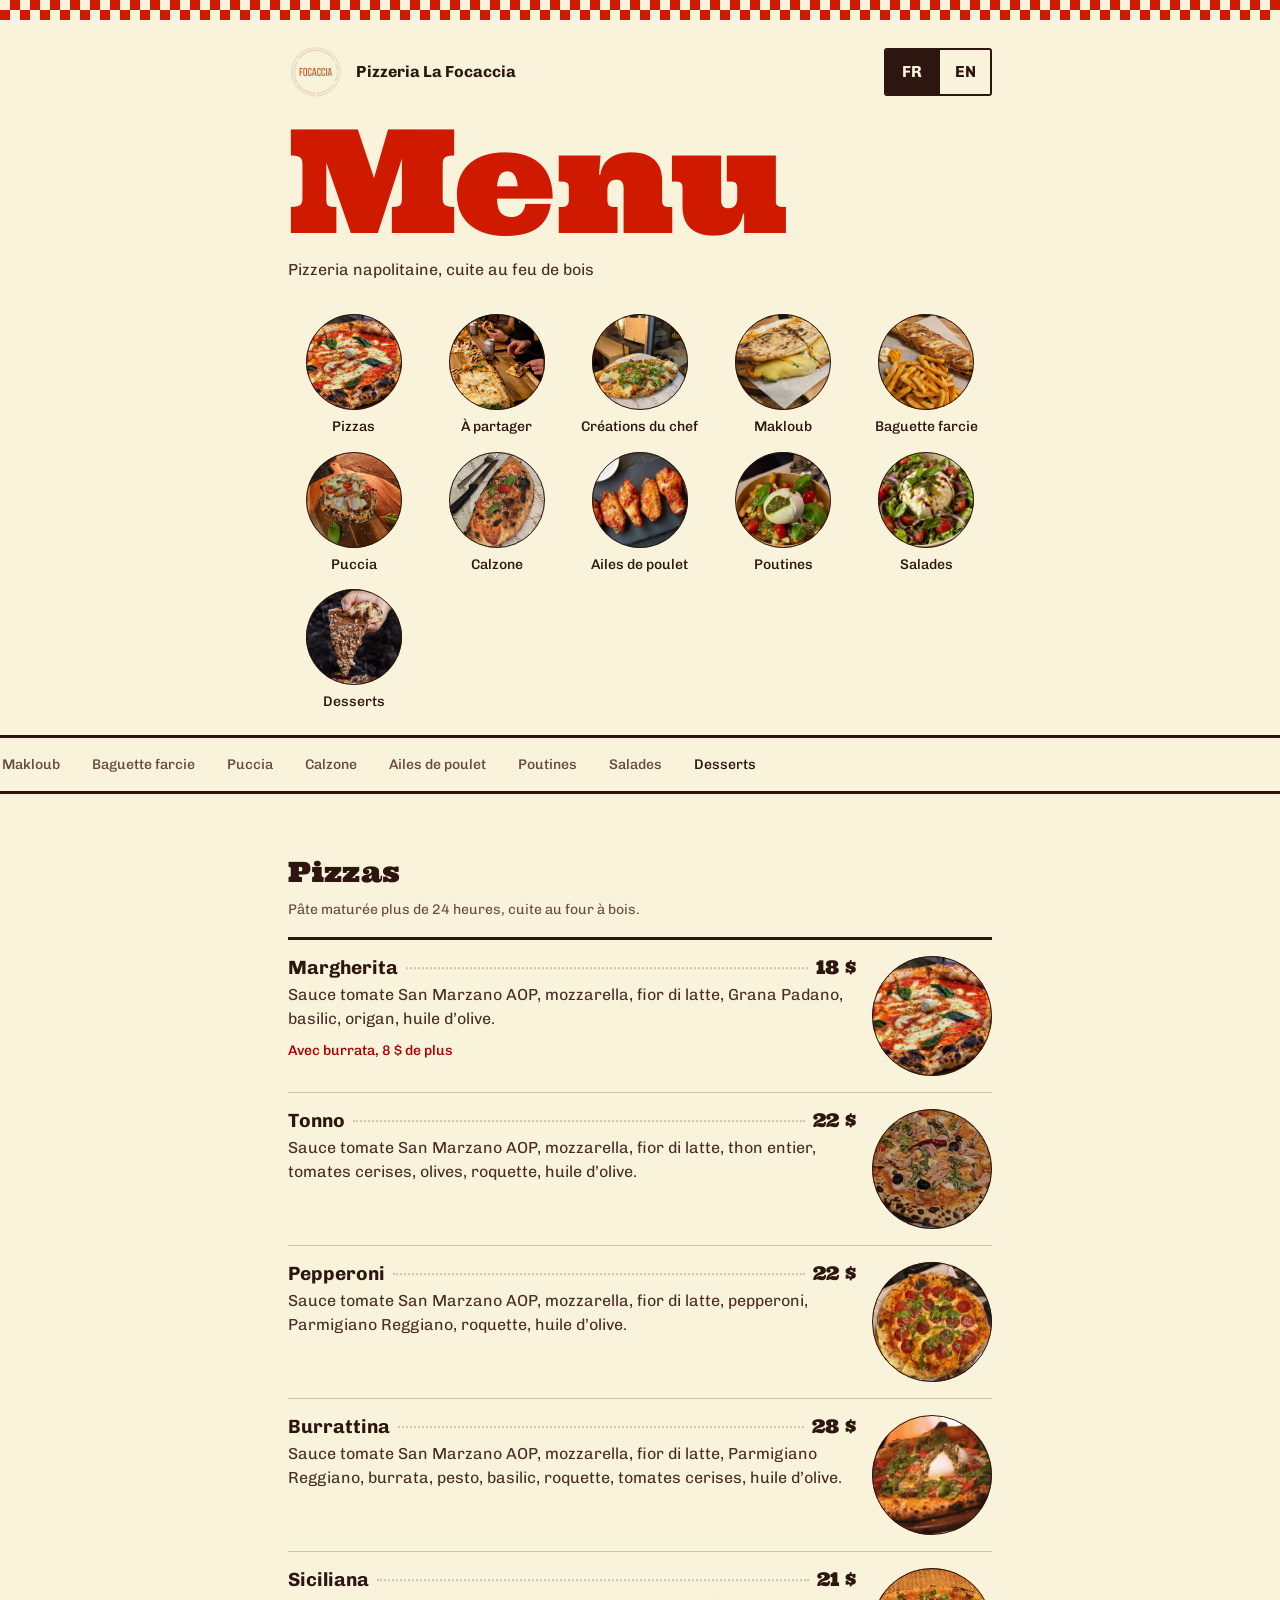
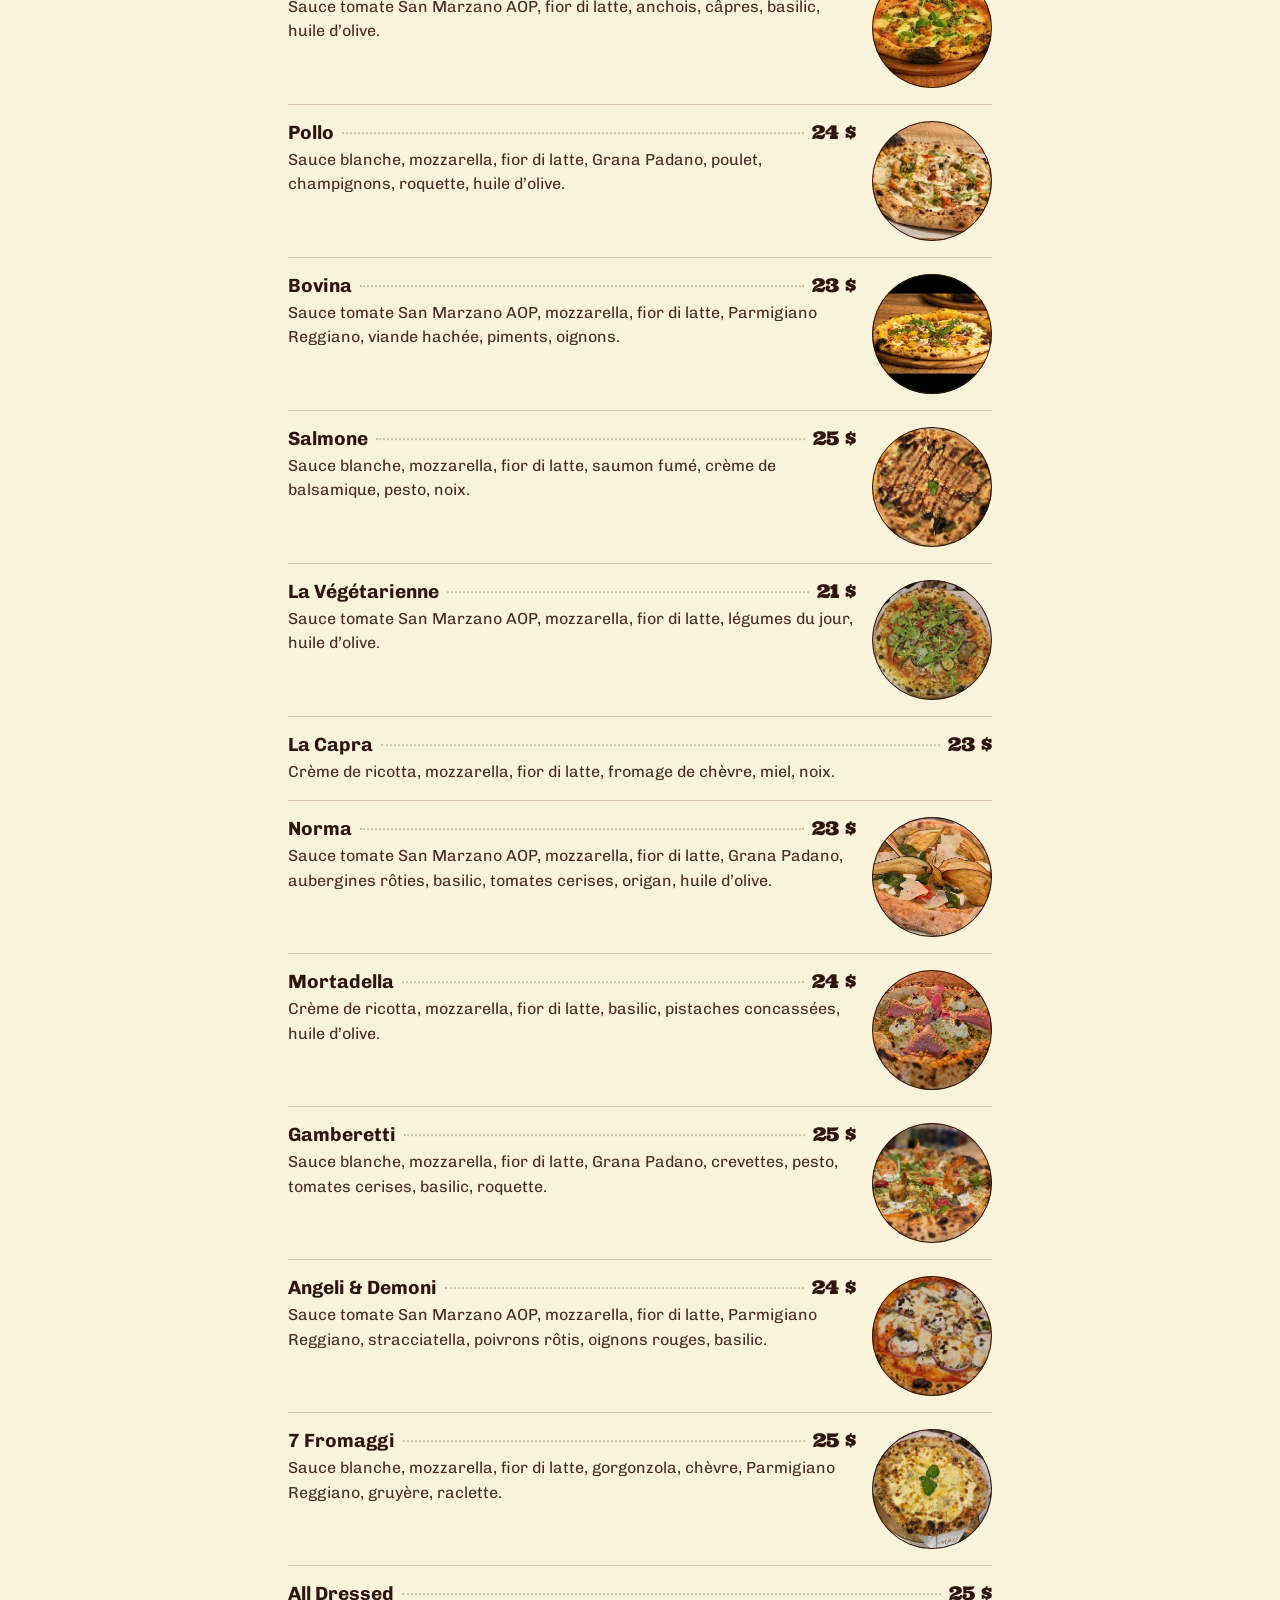
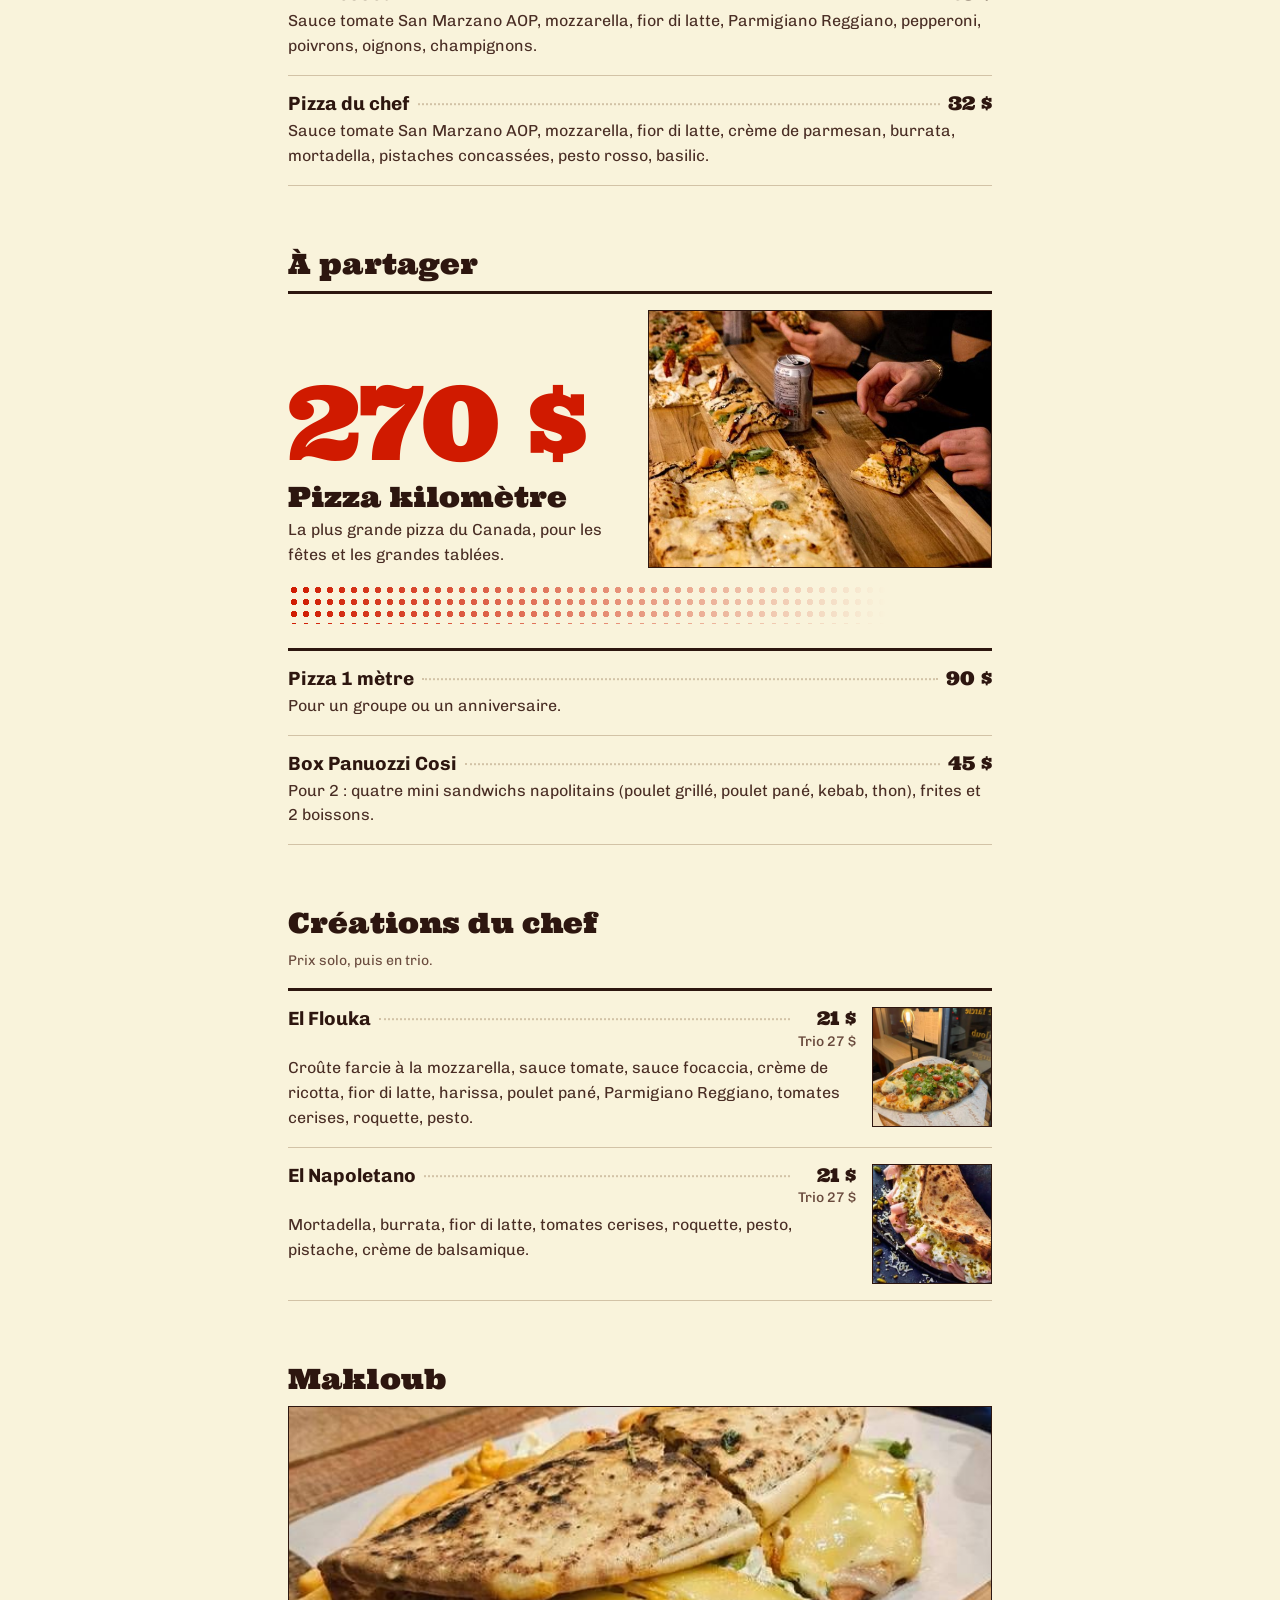
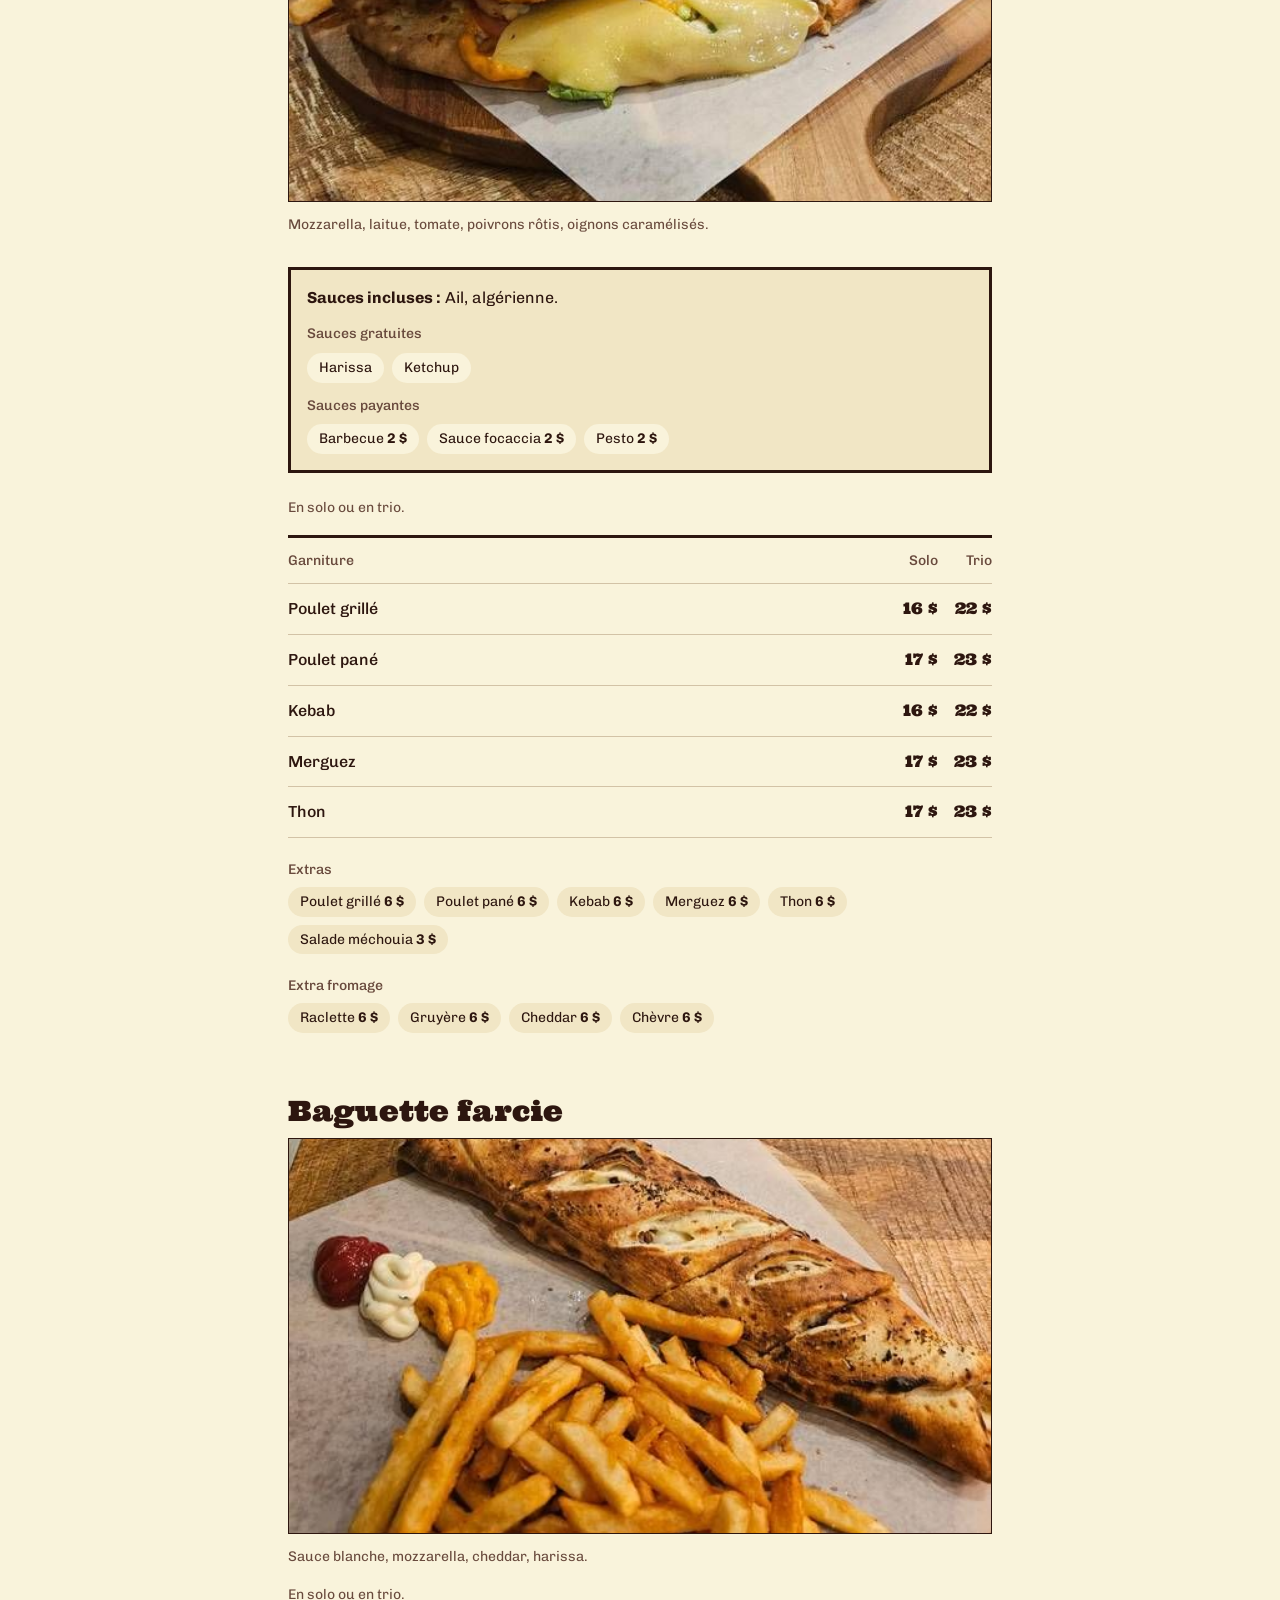
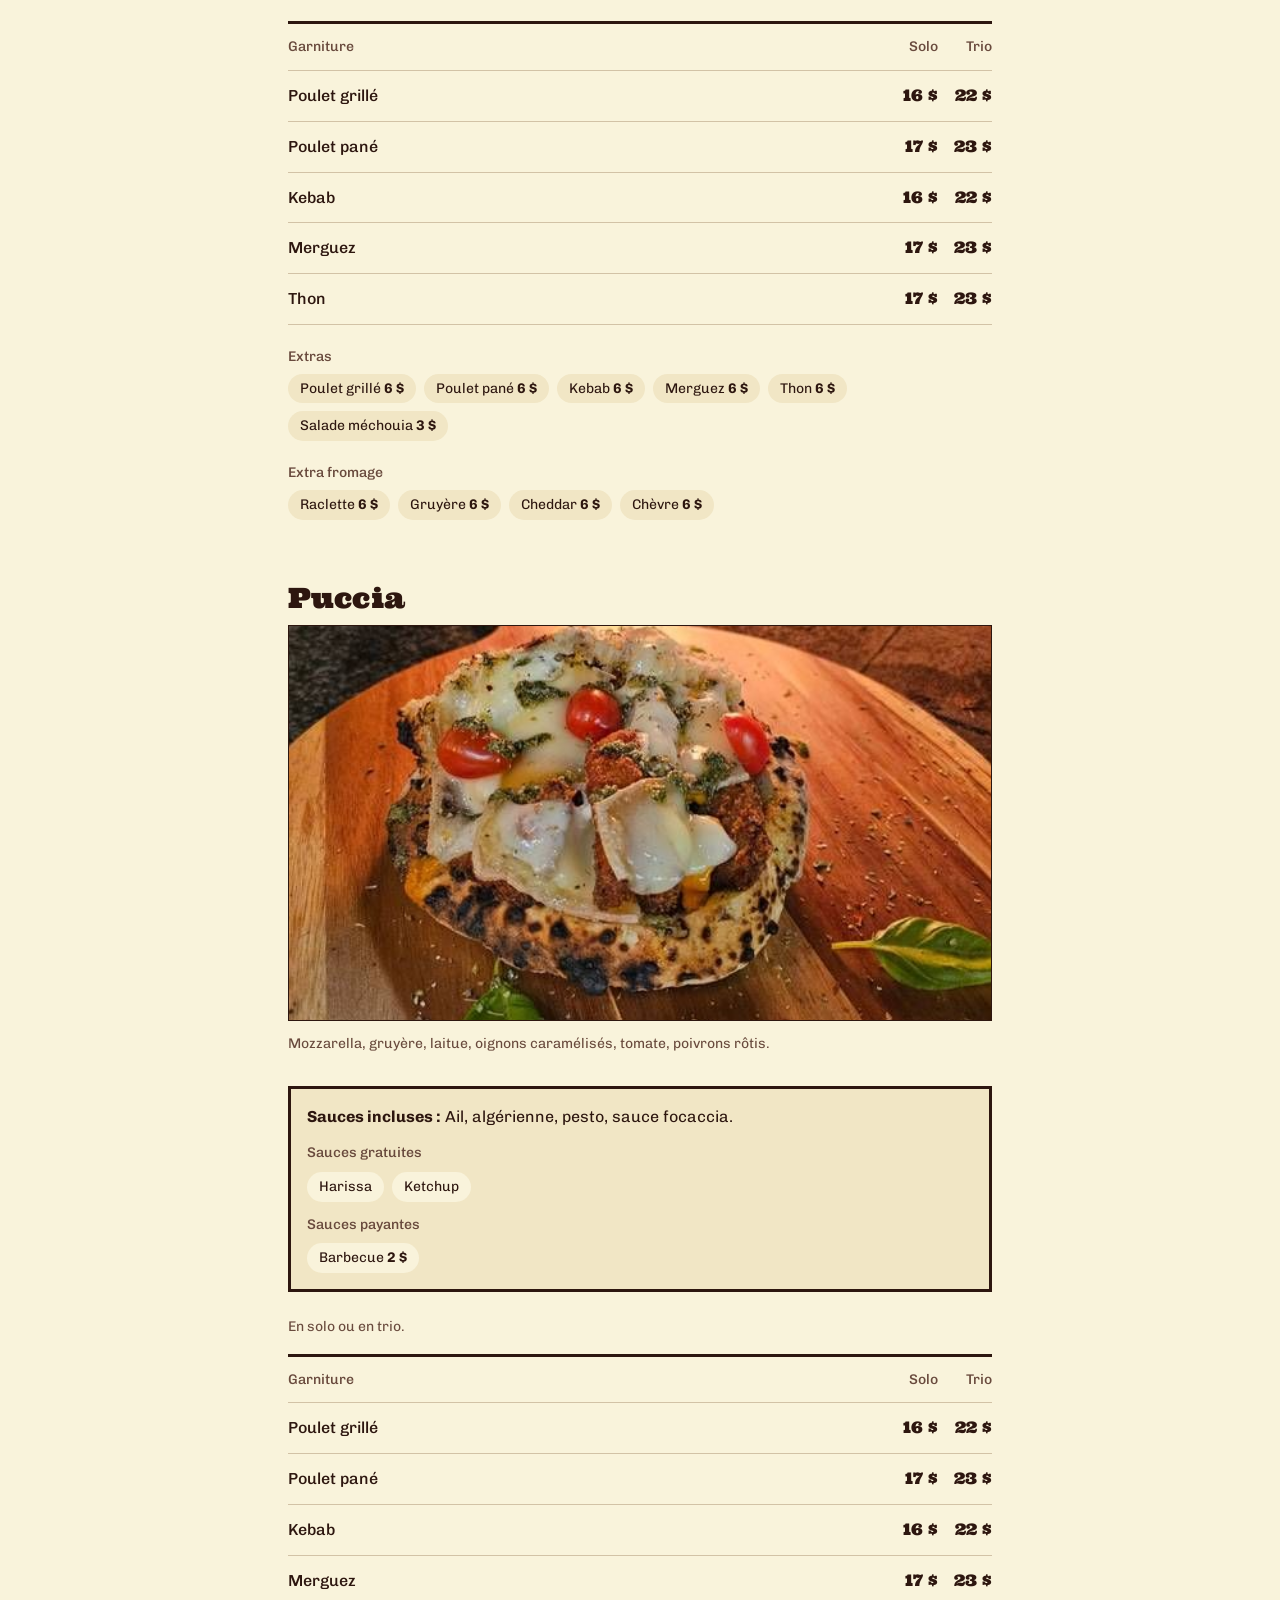
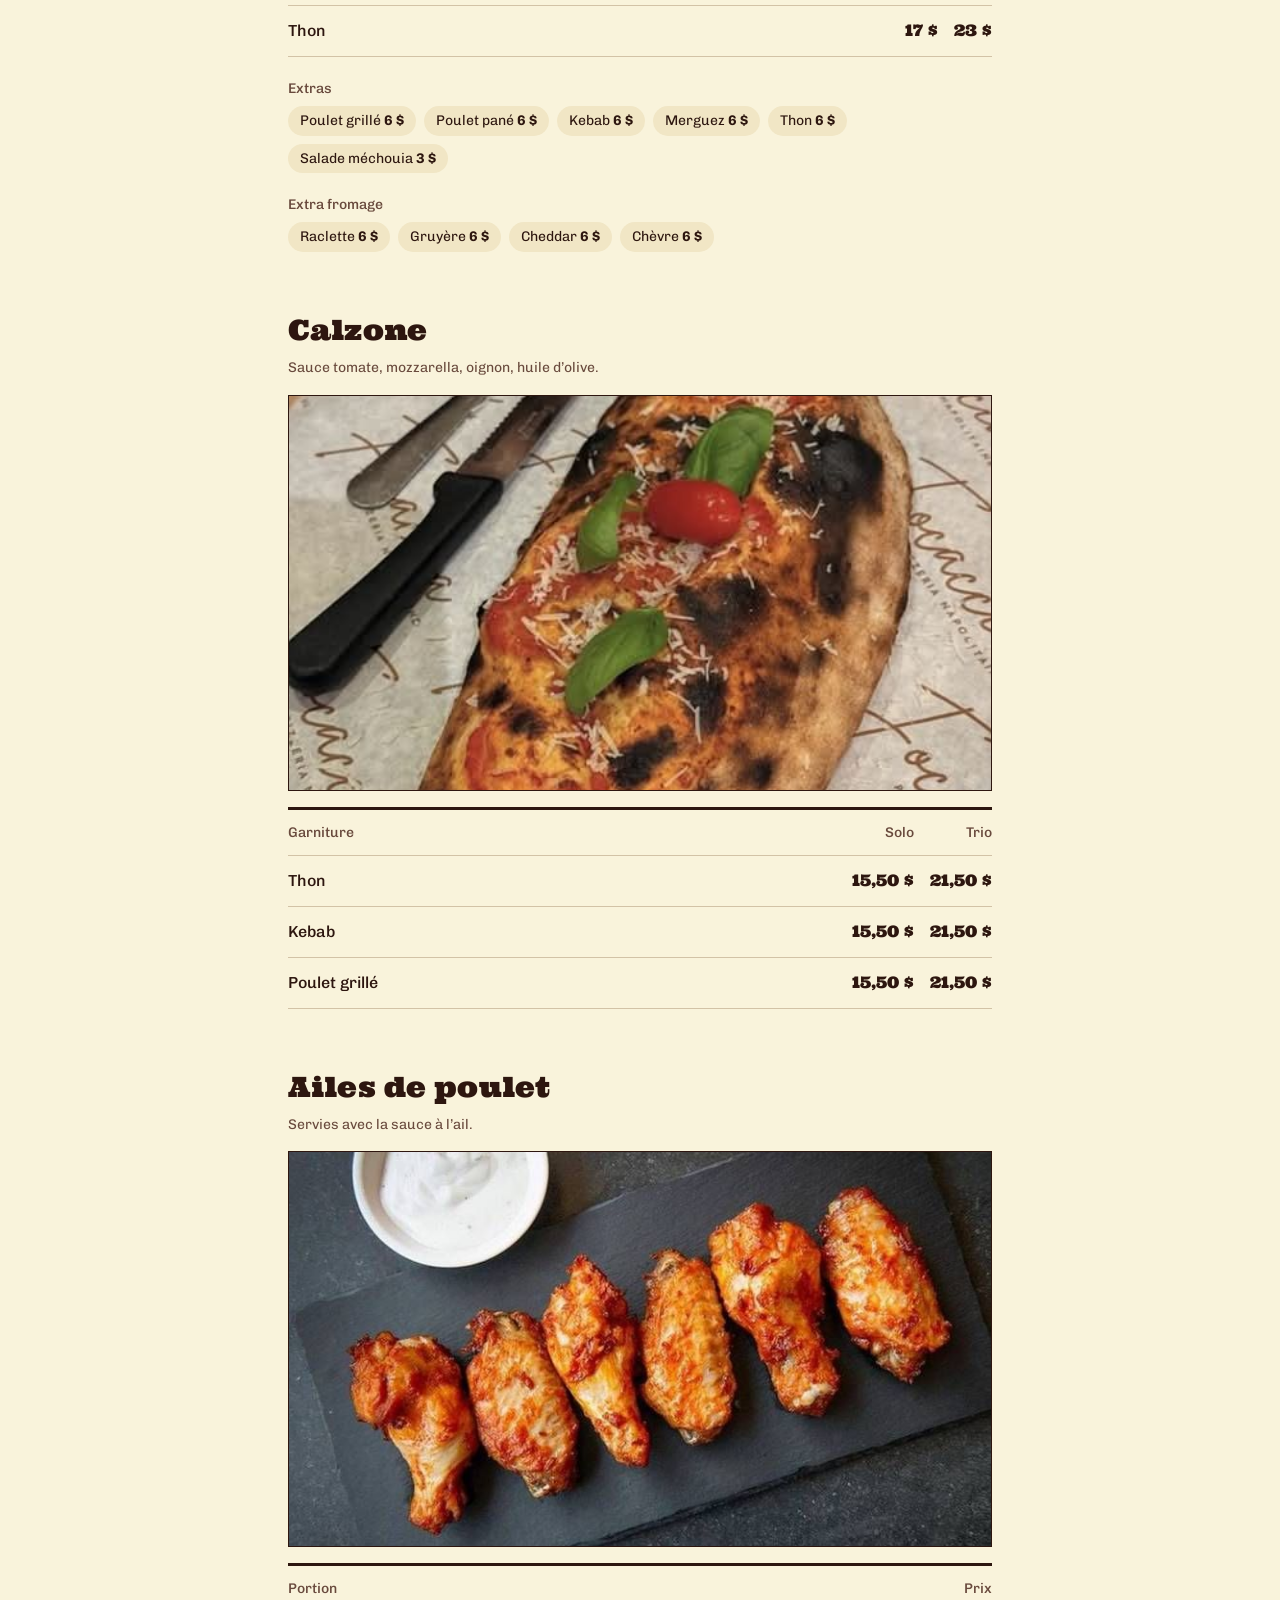
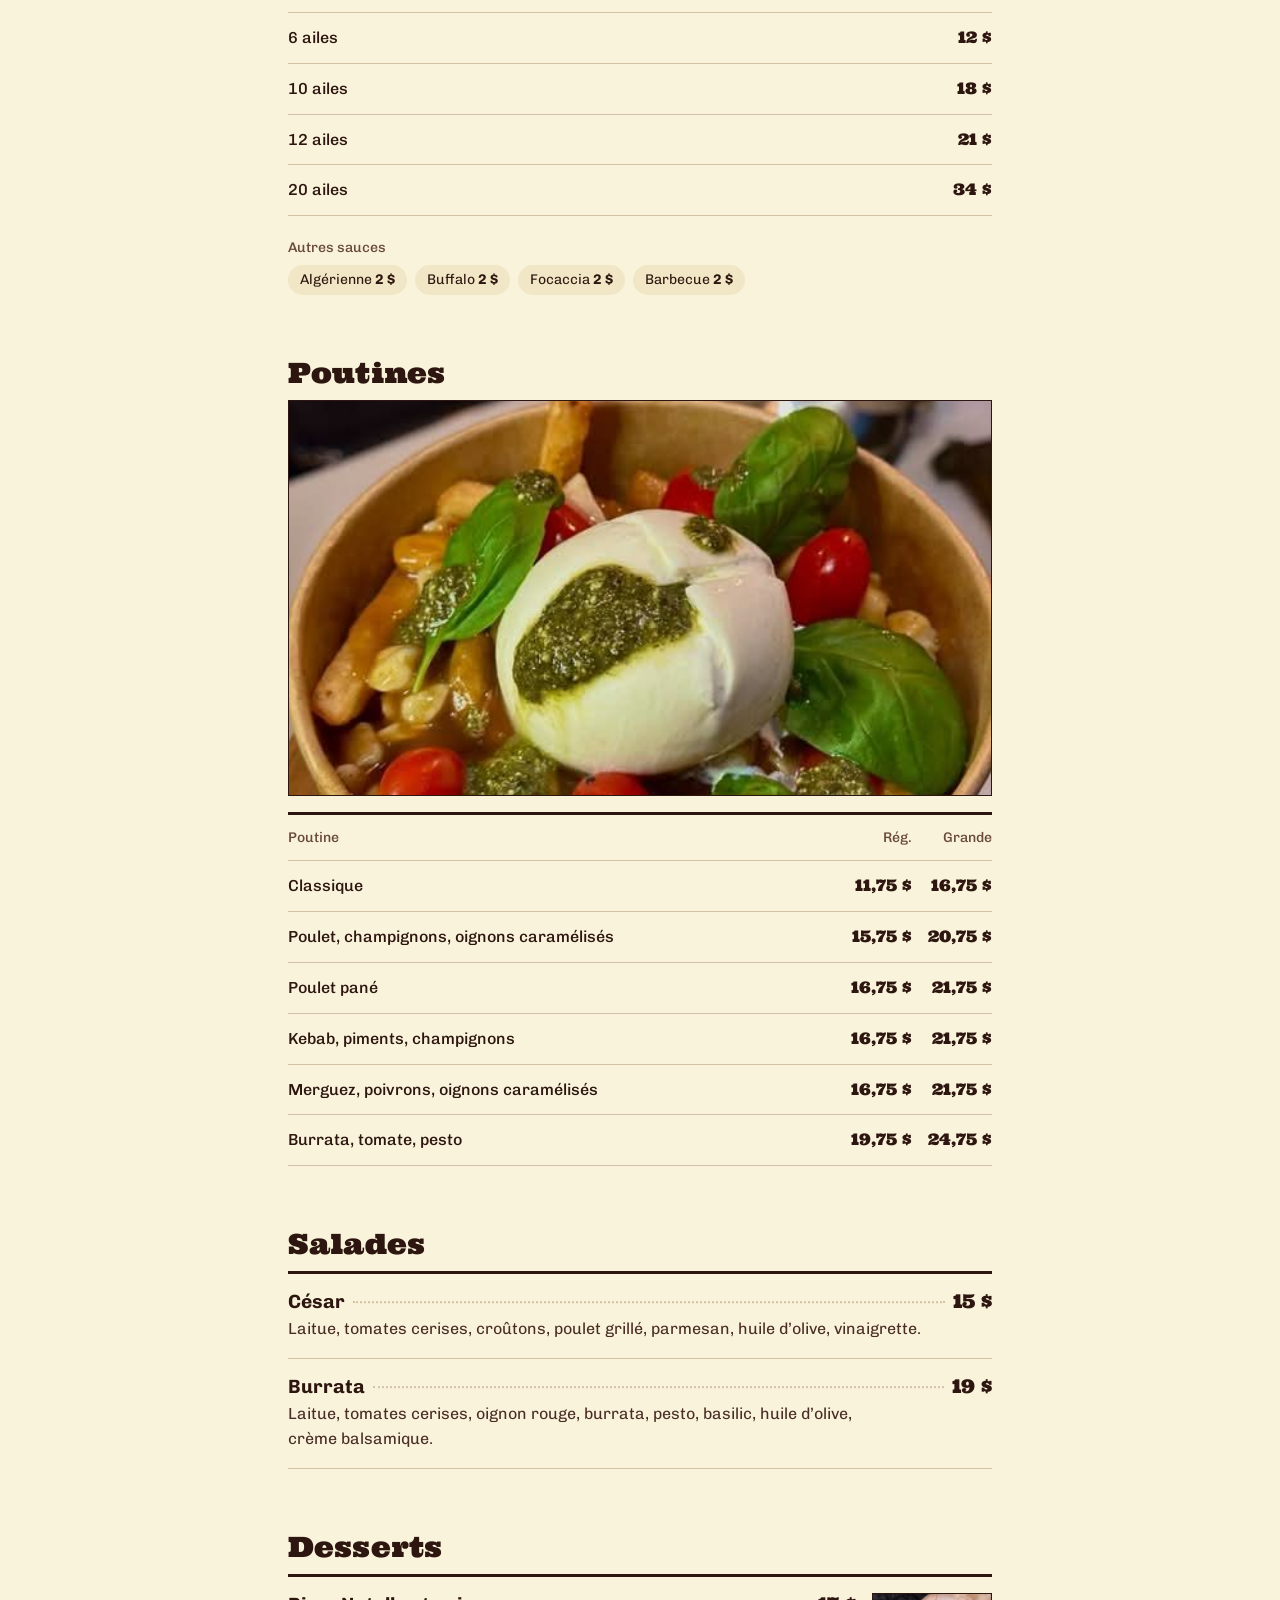
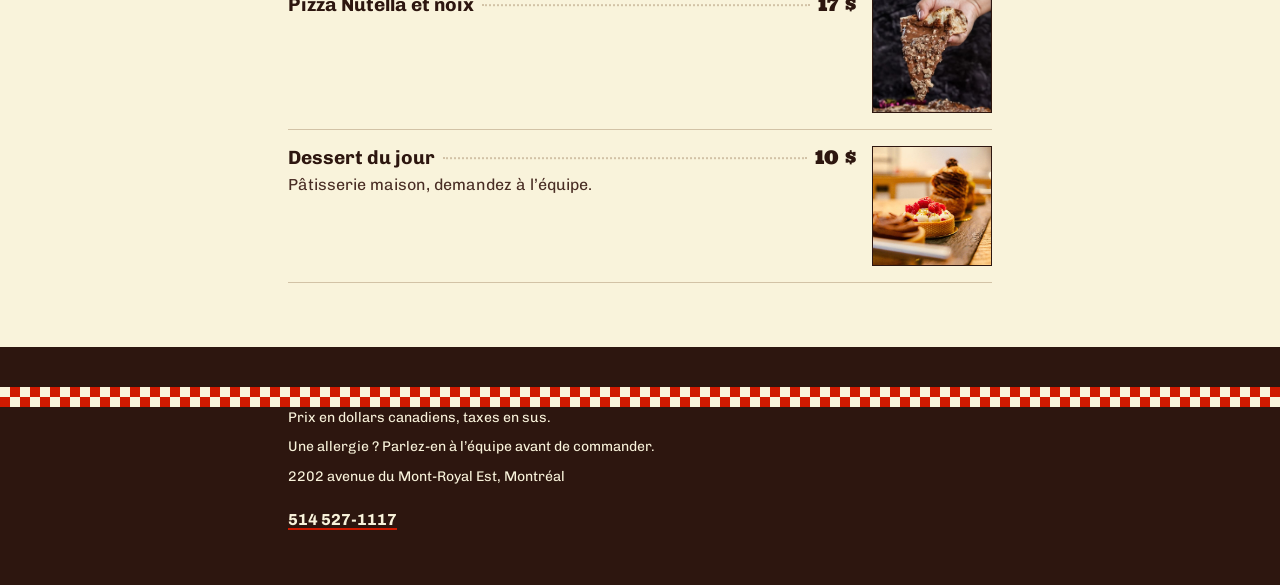
==== commit 1246f1ac: "Sauces remises pour Makloub et Puccia, aucune sauce pour la Baguette farcie Co-Authored-By: Claude O" ====
--- a/docs/index.html
+++ b/docs/index.html
@@ -23,7 +23,7 @@
 <nav class="container cat-grid-wrap" aria-label="Aller à une catégorie"><ul class="cat-grid"><li><a href="#pizzas"><img class="cat-photo" src="img/pizzas-margherita.jpg" alt="" width="550" height="544" decoding="async"><span>Pizzas</span></a></li><li><a href="#partager"><img class="cat-photo" src="img/photos-plats-pizza-kilometre.jpg" alt="" width="640" height="800" decoding="async"><span>À partager</span></a></li><li><a href="#chef"><img class="cat-photo" src="img/el-flouka-el-flouka.jpg" alt="" width="550" height="733" decoding="async"><span>Créations du chef</span></a></li><li><a href="#makloub"><img class="cat-photo" src="img/sandwichs-makloub-poulet-grille.jpg" alt="" width="640" height="440" decoding="async"><span>Makloub</span></a></li><li><a href="#baguette"><img class="cat-photo" src="img/sandwichs-baguette-farcie-poulet-grille.jpg" alt="" width="564" height="440" decoding="async"><span>Baguette farcie</span></a></li><li><a href="#puccia"><img class="cat-photo" src="img/sandwichs-sandwich-puccia-poulet-grille.jpg" alt="" width="550" height="541" decoding="async"><span>Puccia</span></a></li><li><a href="#calzone"><img class="cat-photo" src="img/calzone-calzone-au-thon.jpg" alt="" width="550" height="574" decoding="async"><span>Calzone</span></a></li><li><a href="#ailes"><img class="cat-photo" src="img/ailes-de-poulet-6-ailes-de-poulet.jpg" alt="" width="733" height="440" decoding="async"><span>Ailes de poulet</span></a></li><li><a href="#poutines"><img class="cat-photo" src="img/poutines-poutine-burrata-tomate-et-sauce-pesto.jpg" alt="" width="550" height="689" decoding="async"><span>Poutines</span></a></li><li><a href="#salades"><img class="cat-photo" src="img/photos-plats-salade-burrata-bol.jpg" alt="" width="800" height="800" decoding="async"><span>Salades</span></a></li><li><a href="#desserts"><img class="cat-photo" src="img/pizzas-pizza-nutella-et-noix.jpg" alt="" width="550" height="639" decoding="async"><span>Desserts</span></a></li></ul></nav>
 <nav class="tabs" aria-label="Catégories du menu"><ul class="container"><li><a href="#pizzas">Pizzas</a></li><li><a href="#partager">À partager</a></li><li><a href="#chef">Créations du chef</a></li><li><a href="#makloub">Makloub</a></li><li><a href="#baguette">Baguette farcie</a></li><li><a href="#puccia">Puccia</a></li><li><a href="#calzone">Calzone</a></li><li><a href="#ailes">Ailes de poulet</a></li><li><a href="#poutines">Poutines</a></li><li><a href="#salades">Salades</a></li><li><a href="#desserts">Desserts</a></li></ul></nav>
 <main class="container">
-<section id="pizzas" class="round" aria-labelledby="h-pizzas"><h2 id="h-pizzas">Pizzas</h2><p class="note">Pâte maturée plus de 24 heures, cuite au four à bois.</p><ul class="rows"><li class="row has-photo"><div class="row-text"><div class="row-head"><h3>Margherita</h3><span class="leader" aria-hidden="true"></span><div class="prices"><span class="price">18 $</span></div></div><p class="desc">Sauce tomate San Marzano AOP, mozzarella, fior di latte, Grana Padano, basilic, origan, huile d’olive.</p><p class="extra">Avec burrata, 8 $ de plus</p></div><img class="photo" src="img/pizzas-margherita.jpg" alt="" width="550" height="544" loading="lazy" decoding="async"></li><li class="row has-photo"><div class="row-text"><div class="row-head"><h3>Tonno</h3><span class="leader" aria-hidden="true"></span><div class="prices"><span class="price">22 $</span></div></div><p class="desc">Sauce tomate San Marzano AOP, mozzarella, fior di latte, thon entier, tomates cerises, olives, roquette, huile d’olive.</p></div><img class="photo" src="img/pizzas-tonno.jpg" alt="" width="373" height="800" loading="lazy" decoding="async"></li><li class="row has-photo"><div class="row-text"><div class="row-head"><h3>Pepperoni</h3><span class="leader" aria-hidden="true"></span><div class="prices"><span class="price">22 $</span></div></div><p class="desc">Sauce tomate San Marzano AOP, mozzarella, fior di latte, pepperoni, Parmigiano Reggiano, roquette, huile d’olive.</p></div><img class="photo" src="img/pizzas-pepperoni.jpg" alt="" width="550" height="689" loading="lazy" decoding="async"></li><li class="row has-photo"><div class="row-text"><div class="row-head"><h3>Burrattina</h3><span class="leader" aria-hidden="true"></span><div class="prices"><span class="price">28 $</span></div></div><p class="desc">Sauce tomate San Marzano AOP, mozzarella, fior di latte, Parmigiano Reggiano, burrata, pesto, basilic, roquette, tomates cerises, huile d’olive.</p></div><img class="photo" src="img/pizzas-burrattina.jpg" alt="" width="533" height="800" loading="lazy" decoding="async"></li><li class="row has-photo"><div class="row-text"><div class="row-head"><h3>Siciliana</h3><span class="leader" aria-hidden="true"></span><div class="prices"><span class="price">21 $</span></div></div><p class="desc">Sauce tomate San Marzano AOP, fior di latte, anchois, câpres, basilic, huile d’olive.</p></div><img class="photo" src="img/pizzas-napoli.jpg" alt="" width="660" height="440" loading="lazy" decoding="async"></li><li class="row has-photo"><div class="row-text"><div class="row-head"><h3>Pollo</h3><span class="leader" aria-hidden="true"></span><div class="prices"><span class="price">24 $</span></div></div><p class="desc">Sauce blanche, mozzarella, fior di latte, Grana Padano, poulet, champignons, roquette, huile d’olive.</p></div><img class="photo" src="img/pizzas-pollo.jpg" alt="" width="798" height="400" loading="lazy" decoding="async"></li><li class="row has-photo"><div class="row-text"><div class="row-head"><h3>Bovina</h3><span class="leader" aria-hidden="true"></span><div class="prices"><span class="price">23 $</span></div></div><p class="desc">Sauce tomate San Marzano AOP, mozzarella, fior di latte, Parmigiano Reggiano, viande hachée, piments, oignons.</p></div><img class="photo" src="img/pizzas-bovina.jpg" alt="" width="373" height="800" loading="lazy" decoding="async"></li><li class="row has-photo"><div class="row-text"><div class="row-head"><h3>Salmone</h3><span class="leader" aria-hidden="true"></span><div class="prices"><span class="price">25 $</span></div></div><p class="desc">Sauce blanche, mozzarella, fior di latte, saumon fumé, crème de balsamique, pesto, noix.</p></div><img class="photo" src="img/pizzas-salmone.jpg" alt="" width="550" height="488" loading="lazy" decoding="async"></li><li class="row has-photo"><div class="row-text"><div class="row-head"><h3>La Végétarienne</h3><span class="leader" aria-hidden="true"></span><div class="prices"><span class="price">21 $</span></div></div><p class="desc">Sauce tomate San Marzano AOP, mozzarella, fior di latte, légumes du jour, huile d’olive.</p></div><img class="photo" src="img/pizzas-la-vegetarienne.jpg" alt="" width="550" height="584" loading="lazy" decoding="async"></li><li class="row"><div class="row-text"><div class="row-head"><h3>La Capra</h3><span class="leader" aria-hidden="true"></span><div class="prices"><span class="price">23 $</span></div></div><p class="desc">Crème de ricotta, mozzarella, fior di latte, fromage de chèvre, miel, noix.</p></div></li><li class="row has-photo"><div class="row-text"><div class="row-head"><h3>Norma</h3><span class="leader" aria-hidden="true"></span><div class="prices"><span class="price">23 $</span></div></div><p class="desc">Sauce tomate San Marzano AOP, mozzarella, fior di latte, Grana Padano, aubergines rôties, basilic, tomates cerises, origan, huile d’olive.</p></div><img class="photo" src="img/pizzas-norma.jpg" alt="" width="550" height="465" loading="lazy" decoding="async"></li><li class="row has-photo"><div class="row-text"><div class="row-head"><h3>Mortadella</h3><span class="leader" aria-hidden="true"></span><div class="prices"><span class="price">24 $</span></div></div><p class="desc">Crème de ricotta, mozzarella, fior di latte, basilic, pistaches concassées, huile d’olive.</p></div><img class="photo" src="img/pizzas-mortadella.jpg" alt="" width="573" height="440" loading="lazy" decoding="async"></li><li class="row has-photo"><div class="row-text"><div class="row-head"><h3>Gamberetti</h3><span class="leader" aria-hidden="true"></span><div class="prices"><span class="price">25 $</span></div></div><p class="desc">Sauce blanche, mozzarella, fior di latte, Grana Padano, crevettes, pesto, tomates cerises, basilic, roquette.</p></div><img class="photo" src="img/pizzas-gamberetti.jpg" alt="" width="550" height="550" loading="lazy" decoding="async"></li><li class="row has-photo"><div class="row-text"><div class="row-head"><h3>Angeli &amp; Demoni</h3><span class="leader" aria-hidden="true"></span><div class="prices"><span class="price">24 $</span></div></div><p class="desc">Sauce tomate San Marzano AOP, mozzarella, fior di latte, Parmigiano Reggiano, stracciatella, poivrons rôtis, oignons rouges, basilic.</p></div><img class="photo" src="img/pizzas-angeli-demoni.jpg" alt="" width="506" height="800" loading="lazy" decoding="async"></li><li class="row has-photo"><div class="row-text"><div class="row-head"><h3>7 Fromaggi</h3><span class="leader" aria-hidden="true"></span><div class="prices"><span class="price">25 $</span></div></div><p class="desc">Sauce blanche, mozzarella, fior di latte, gorgonzola, chèvre, Parmigiano Reggiano, gruyère, raclette.</p></div><img class="photo" src="img/pizzas-7-fromaggi.jpg" alt="" width="550" height="733" loading="lazy" decoding="async"></li><li class="row"><div class="row-text"><div class="row-head"><h3>All Dressed</h3><span class="leader" aria-hidden="true"></span><div class="prices"><span class="price">25 $</span></div></div><p class="desc">Sauce tomate San Marzano AOP, mozzarella, fior di latte, Parmigiano Reggiano, pepperoni, poivrons, oignons, champignons.</p></div></li><li class="row"><div class="row-text"><div class="row-head"><h3>Pizza du chef</h3><span class="leader" aria-hidden="true"></span><div class="prices"><span class="price">32 $</span></div></div><p class="desc">Sauce tomate San Marzano AOP, mozzarella, fior di latte, crème de parmesan, burrata, mortadella, pistaches concassées, pesto rosso, basilic.</p></div></li></ul></section><section id="partager" aria-labelledby="h-partager"><h2 id="h-partager">À partager</h2><div class="poster"><div class="poster-text"><p class="poster-figure num">270 $</p><h3 class="poster-name">Pizza kilomètre</h3><p class="desc">La plus grande pizza du Canada, pour les fêtes et les grandes tablées.</p></div><div class="screen" aria-hidden="true"></div><img class="photo" src="img/photos-plats-pizza-kilometre.jpg" alt="" width="640" height="800" loading="lazy" decoding="async"></div><ul class="rows"><li class="row"><div class="row-text"><div class="row-head"><h3>Pizza 1 mètre</h3><span class="leader" aria-hidden="true"></span><div class="prices"><span class="price">90 $</span></div></div><p class="desc">Pour un groupe ou un anniversaire.</p></div></li><li class="row"><div class="row-text"><div class="row-head"><h3>Box Panuozzi Cosi</h3><span class="leader" aria-hidden="true"></span><div class="prices"><span class="price">45 $</span></div></div><p class="desc">Pour 2 : quatre mini sandwichs napolitains (poulet grillé, poulet pané, kebab, thon), frites et 2 boissons.</p></div></li></ul></section><section id="chef" aria-labelledby="h-chef"><h2 id="h-chef">Créations du chef</h2><p class="note">Prix solo, puis en trio.</p><ul class="rows"><li class="row has-photo"><div class="row-text"><div class="row-head"><h3>El Flouka</h3><span class="leader" aria-hidden="true"></span><div class="prices"><span class="price"><span class="visually-hidden">Solo </span>21 $</span><span class="price-alt">Trio 27 $</span></div></div><p class="desc">Croûte farcie à la mozzarella, sauce tomate, sauce focaccia, crème de ricotta, fior di latte, harissa, poulet pané, Parmigiano Reggiano, tomates cerises, roquette, pesto.</p></div><img class="photo" src="img/el-flouka-el-flouka.jpg" alt="" width="550" height="733" loading="lazy" decoding="async"></li><li class="row has-photo"><div class="row-text"><div class="row-head"><h3>El Napoletano</h3><span class="leader" aria-hidden="true"></span><div class="prices"><span class="price"><span class="visually-hidden">Solo </span>21 $</span><span class="price-alt">Trio 27 $</span></div></div><p class="desc">Mortadella, burrata, fior di latte, tomates cerises, roquette, pesto, pistache, crème de balsamique.</p></div><img class="photo" src="img/el-flouka-el-napoletano.jpg" alt="" width="337" height="600" loading="lazy" decoding="async"></li></ul></section><section id="makloub" aria-labelledby="h-makloub"><h2 id="h-makloub">Makloub</h2><img class="photo photo-wide" src="img/sandwichs-makloub-poulet-grille.jpg" alt="" width="640" height="440" loading="lazy" decoding="async"><p class="note">Sauce à l’ail, sauce algérienne, mozzarella, laitue, tomate, poivrons rôtis, oignons caramélisés.</p><p class="note">En solo ou en trio.</p><table class="prices-table"><thead><tr><th scope="col">Garniture</th><th scope="col" class="num">Solo</th><th scope="col" class="num">Trio</th></tr></thead><tbody><tr><th scope="row">Poulet grillé</th><td class="num">16 $</td><td class="num">22 $</td></tr><tr><th scope="row">Poulet pané</th><td class="num">17 $</td><td class="num">23 $</td></tr><tr><th scope="row">Kebab</th><td class="num">16 $</td><td class="num">22 $</td></tr><tr><th scope="row">Merguez</th><td class="num">17 $</td><td class="num">23 $</td></tr><tr><th scope="row">Thon</th><td class="num">17 $</td><td class="num">23 $</td></tr></tbody></table><div class="extras"><h3>Extras</h3><ul class="chips"><li>Poulet grillé <span class="num">6 $</span></li><li>Poulet pané <span class="num">6 $</span></li><li>Kebab <span class="num">6 $</span></li><li>Merguez <span class="num">6 $</span></li><li>Thon <span class="num">6 $</span></li><li>Salade méchouia <span class="num">3 $</span></li></ul></div><div class="extras"><h3>Extra fromage</h3><ul class="chips"><li>Raclette <span class="num">6 $</span></li><li>Gruyère <span class="num">6 $</span></li><li>Cheddar <span class="num">6 $</span></li><li>Chèvre <span class="num">6 $</span></li></ul></div></section><section id="baguette" aria-labelledby="h-baguette"><h2 id="h-baguette">Baguette farcie</h2><img class="photo photo-wide" src="img/sandwichs-baguette-farcie-poulet-grille.jpg" alt="" width="564" height="440" loading="lazy" decoding="async"><p class="note">Sauce blanche, mozzarella, cheddar, harissa.</p><p class="note">En solo ou en trio.</p><table class="prices-table"><thead><tr><th scope="col">Garniture</th><th scope="col" class="num">Solo</th><th scope="col" class="num">Trio</th></tr></thead><tbody><tr><th scope="row">Poulet grillé</th><td class="num">16 $</td><td class="num">22 $</td></tr><tr><th scope="row">Poulet pané</th><td class="num">17 $</td><td class="num">23 $</td></tr><tr><th scope="row">Kebab</th><td class="num">16 $</td><td class="num">22 $</td></tr><tr><th scope="row">Merguez</th><td class="num">17 $</td><td class="num">23 $</td></tr><tr><th scope="row">Thon</th><td class="num">17 $</td><td class="num">23 $</td></tr></tbody></table><div class="extras"><h3>Extras</h3><ul class="chips"><li>Poulet grillé <span class="num">6 $</span></li><li>Poulet pané <span class="num">6 $</span></li><li>Kebab <span class="num">6 $</span></li><li>Merguez <span class="num">6 $</span></li><li>Thon <span class="num">6 $</span></li><li>Salade méchouia <span class="num">3 $</span></li></ul></div><div class="extras"><h3>Extra fromage</h3><ul class="chips"><li>Raclette <span class="num">6 $</span></li><li>Gruyère <span class="num">6 $</span></li><li>Cheddar <span class="num">6 $</span></li><li>Chèvre <span class="num">6 $</span></li></ul></div></section><section id="puccia" aria-labelledby="h-puccia"><h2 id="h-puccia">Puccia</h2><img class="photo photo-wide" src="img/sandwichs-sandwich-puccia-poulet-grille.jpg" alt="" width="550" height="541" loading="lazy" decoding="async"><p class="note">Sauce à l’ail, sauce algérienne, pesto, sauce focaccia, mozzarella, gruyère, laitue, oignons caramélisés, tomate, poivrons rôtis.</p><p class="note">En solo ou en trio.</p><table class="prices-table"><thead><tr><th scope="col">Garniture</th><th scope="col" class="num">Solo</th><th scope="col" class="num">Trio</th></tr></thead><tbody><tr><th scope="row">Poulet grillé</th><td class="num">16 $</td><td class="num">22 $</td></tr><tr><th scope="row">Poulet pané</th><td class="num">17 $</td><td class="num">23 $</td></tr><tr><th scope="row">Kebab</th><td class="num">16 $</td><td class="num">22 $</td></tr><tr><th scope="row">Merguez</th><td class="num">17 $</td><td class="num">23 $</td></tr><tr><th scope="row">Thon</th><td class="num">17 $</td><td class="num">23 $</td></tr></tbody></table><div class="extras"><h3>Extras</h3><ul class="chips"><li>Poulet grillé <span class="num">6 $</span></li><li>Poulet pané <span class="num">6 $</span></li><li>Kebab <span class="num">6 $</span></li><li>Merguez <span class="num">6 $</span></li><li>Thon <span class="num">6 $</span></li><li>Salade méchouia <span class="num">3 $</span></li></ul></div><div class="extras"><h3>Extra fromage</h3><ul class="chips"><li>Raclette <span class="num">6 $</span></li><li>Gruyère <span class="num">6 $</span></li><li>Cheddar <span class="num">6 $</span></li><li>Chèvre <span class="num">6 $</span></li></ul></div></section><section id="calzone" aria-labelledby="h-calzone"><h2 id="h-calzone">Calzone</h2><p class="note">Sauce tomate, mozzarella, oignon, huile d’olive.</p><img class="photo photo-wide" src="img/calzone-calzone-au-thon.jpg" alt="" width="550" height="574" loading="lazy" decoding="async"><table class="prices-table"><thead><tr><th scope="col">Garniture</th><th scope="col" class="num">Solo</th><th scope="col" class="num">Trio</th></tr></thead><tbody><tr><th scope="row">Thon</th><td class="num">15,50 $</td><td class="num">21,50 $</td></tr><tr><th scope="row">Kebab</th><td class="num">15,50 $</td><td class="num">21,50 $</td></tr><tr><th scope="row">Poulet grillé</th><td class="num">15,50 $</td><td class="num">21,50 $</td></tr></tbody></table></section><section id="ailes" aria-labelledby="h-ailes"><h2 id="h-ailes">Ailes de poulet</h2><p class="note">Servies avec la sauce à l’ail.</p><img class="photo photo-wide" src="img/ailes-de-poulet-6-ailes-de-poulet.jpg" alt="" width="733" height="440" loading="lazy" decoding="async"><table class="prices-table"><thead><tr><th scope="col">Portion</th><th scope="col" class="num">Prix</th></tr></thead><tbody><tr><th scope="row">6 ailes</th><td class="num">12 $</td></tr><tr><th scope="row">10 ailes</th><td class="num">18 $</td></tr><tr><th scope="row">12 ailes</th><td class="num">21 $</td></tr><tr><th scope="row">20 ailes</th><td class="num">34 $</td></tr></tbody></table><div class="extras"><h3>Autres sauces</h3><ul class="chips"><li>Algérienne <span class="num">2 $</span></li><li>Buffalo <span class="num">2 $</span></li><li>Focaccia <span class="num">2 $</span></li><li>Barbecue <span class="num">2 $</span></li></ul></div></section><section id="poutines" aria-labelledby="h-poutines"><h2 id="h-poutines">Poutines</h2><img class="photo photo-wide" src="img/poutines-poutine-burrata-tomate-et-sauce-pesto.jpg" alt="" width="550" height="689" loading="lazy" decoding="async"><table class="prices-table"><thead><tr><th scope="col">Poutine</th><th scope="col" class="num">Rég.</th><th scope="col" class="num">Grande</th></tr></thead><tbody><tr><th scope="row">Classique</th><td class="num">11,75 $</td><td class="num">16,75 $</td></tr><tr><th scope="row">Poulet, champignons, oignons caramélisés</th><td class="num">15,75 $</td><td class="num">20,75 $</td></tr><tr><th scope="row">Poulet pané</th><td class="num">16,75 $</td><td class="num">21,75 $</td></tr><tr><th scope="row">Kebab, piments, champignons</th><td class="num">16,75 $</td><td class="num">21,75 $</td></tr><tr><th scope="row">Merguez, poivrons, oignons caramélisés</th><td class="num">16,75 $</td><td class="num">21,75 $</td></tr><tr><th scope="row">Burrata, tomate, pesto</th><td class="num">19,75 $</td><td class="num">24,75 $</td></tr></tbody></table></section><section id="salades" aria-labelledby="h-salades"><h2 id="h-salades">Salades</h2><ul class="rows"><li class="row"><div class="row-text"><div class="row-head"><h3>César</h3><span class="leader" aria-hidden="true"></span><div class="prices"><span class="price">15 $</span></div></div><p class="desc">Laitue, tomates cerises, croûtons, poulet grillé, parmesan, huile d’olive, vinaigrette.</p></div></li><li class="row"><div class="row-text"><div class="row-head"><h3>Burrata</h3><span class="leader" aria-hidden="true"></span><div class="prices"><span class="price">19 $</span></div></div><p class="desc">Laitue, tomates cerises, oignon rouge, burrata, pesto, basilic, huile d’olive, crème balsamique.</p></div></li></ul></section><section id="desserts" aria-labelledby="h-desserts"><h2 id="h-desserts">Desserts</h2><ul class="rows"><li class="row has-photo"><div class="row-text"><div class="row-head"><h3>Pizza Nutella et noix</h3><span class="leader" aria-hidden="true"></span><div class="prices"><span class="price">17 $</span></div></div></div><img class="photo" src="img/pizzas-pizza-nutella-et-noix.jpg" alt="" width="550" height="639" loading="lazy" decoding="async"></li><li class="row has-photo"><div class="row-text"><div class="row-head"><h3>Dessert du jour</h3><span class="leader" aria-hidden="true"></span><div class="prices"><span class="price">10 $</span></div></div><p class="desc">Pâtisserie maison, demandez à l’équipe.</p></div><img class="photo" src="img/photos-plats-desserts-maison.jpg" alt="" width="800" height="798" loading="lazy" decoding="async"></li></ul></section>
+<section id="pizzas" class="round" aria-labelledby="h-pizzas"><h2 id="h-pizzas">Pizzas</h2><p class="note">Pâte maturée plus de 24 heures, cuite au four à bois.</p><ul class="rows"><li class="row has-photo"><div class="row-text"><div class="row-head"><h3>Margherita</h3><span class="leader" aria-hidden="true"></span><div class="prices"><span class="price">18 $</span></div></div><p class="desc">Sauce tomate San Marzano AOP, mozzarella, fior di latte, Grana Padano, basilic, origan, huile d’olive.</p><p class="extra">Avec burrata, 8 $ de plus</p></div><img class="photo" src="img/pizzas-margherita.jpg" alt="" width="550" height="544" loading="lazy" decoding="async"></li><li class="row has-photo"><div class="row-text"><div class="row-head"><h3>Tonno</h3><span class="leader" aria-hidden="true"></span><div class="prices"><span class="price">22 $</span></div></div><p class="desc">Sauce tomate San Marzano AOP, mozzarella, fior di latte, thon entier, tomates cerises, olives, roquette, huile d’olive.</p></div><img class="photo" src="img/pizzas-tonno.jpg" alt="" width="373" height="800" loading="lazy" decoding="async"></li><li class="row has-photo"><div class="row-text"><div class="row-head"><h3>Pepperoni</h3><span class="leader" aria-hidden="true"></span><div class="prices"><span class="price">22 $</span></div></div><p class="desc">Sauce tomate San Marzano AOP, mozzarella, fior di latte, pepperoni, Parmigiano Reggiano, roquette, huile d’olive.</p></div><img class="photo" src="img/pizzas-pepperoni.jpg" alt="" width="550" height="689" loading="lazy" decoding="async"></li><li class="row has-photo"><div class="row-text"><div class="row-head"><h3>Burrattina</h3><span class="leader" aria-hidden="true"></span><div class="prices"><span class="price">28 $</span></div></div><p class="desc">Sauce tomate San Marzano AOP, mozzarella, fior di latte, Parmigiano Reggiano, burrata, pesto, basilic, roquette, tomates cerises, huile d’olive.</p></div><img class="photo" src="img/pizzas-burrattina.jpg" alt="" width="533" height="800" loading="lazy" decoding="async"></li><li class="row has-photo"><div class="row-text"><div class="row-head"><h3>Siciliana</h3><span class="leader" aria-hidden="true"></span><div class="prices"><span class="price">21 $</span></div></div><p class="desc">Sauce tomate San Marzano AOP, fior di latte, anchois, câpres, basilic, huile d’olive.</p></div><img class="photo" src="img/pizzas-napoli.jpg" alt="" width="660" height="440" loading="lazy" decoding="async"></li><li class="row has-photo"><div class="row-text"><div class="row-head"><h3>Pollo</h3><span class="leader" aria-hidden="true"></span><div class="prices"><span class="price">24 $</span></div></div><p class="desc">Sauce blanche, mozzarella, fior di latte, Grana Padano, poulet, champignons, roquette, huile d’olive.</p></div><img class="photo" src="img/pizzas-pollo.jpg" alt="" width="798" height="400" loading="lazy" decoding="async"></li><li class="row has-photo"><div class="row-text"><div class="row-head"><h3>Bovina</h3><span class="leader" aria-hidden="true"></span><div class="prices"><span class="price">23 $</span></div></div><p class="desc">Sauce tomate San Marzano AOP, mozzarella, fior di latte, Parmigiano Reggiano, viande hachée, piments, oignons.</p></div><img class="photo" src="img/pizzas-bovina.jpg" alt="" width="373" height="800" loading="lazy" decoding="async"></li><li class="row has-photo"><div class="row-text"><div class="row-head"><h3>Salmone</h3><span class="leader" aria-hidden="true"></span><div class="prices"><span class="price">25 $</span></div></div><p class="desc">Sauce blanche, mozzarella, fior di latte, saumon fumé, crème de balsamique, pesto, noix.</p></div><img class="photo" src="img/pizzas-salmone.jpg" alt="" width="550" height="488" loading="lazy" decoding="async"></li><li class="row has-photo"><div class="row-text"><div class="row-head"><h3>La Végétarienne</h3><span class="leader" aria-hidden="true"></span><div class="prices"><span class="price">21 $</span></div></div><p class="desc">Sauce tomate San Marzano AOP, mozzarella, fior di latte, légumes du jour, huile d’olive.</p></div><img class="photo" src="img/pizzas-la-vegetarienne.jpg" alt="" width="550" height="584" loading="lazy" decoding="async"></li><li class="row"><div class="row-text"><div class="row-head"><h3>La Capra</h3><span class="leader" aria-hidden="true"></span><div class="prices"><span class="price">23 $</span></div></div><p class="desc">Crème de ricotta, mozzarella, fior di latte, fromage de chèvre, miel, noix.</p></div></li><li class="row has-photo"><div class="row-text"><div class="row-head"><h3>Norma</h3><span class="leader" aria-hidden="true"></span><div class="prices"><span class="price">23 $</span></div></div><p class="desc">Sauce tomate San Marzano AOP, mozzarella, fior di latte, Grana Padano, aubergines rôties, basilic, tomates cerises, origan, huile d’olive.</p></div><img class="photo" src="img/pizzas-norma.jpg" alt="" width="550" height="465" loading="lazy" decoding="async"></li><li class="row has-photo"><div class="row-text"><div class="row-head"><h3>Mortadella</h3><span class="leader" aria-hidden="true"></span><div class="prices"><span class="price">24 $</span></div></div><p class="desc">Crème de ricotta, mozzarella, fior di latte, basilic, pistaches concassées, huile d’olive.</p></div><img class="photo" src="img/pizzas-mortadella.jpg" alt="" width="573" height="440" loading="lazy" decoding="async"></li><li class="row has-photo"><div class="row-text"><div class="row-head"><h3>Gamberetti</h3><span class="leader" aria-hidden="true"></span><div class="prices"><span class="price">25 $</span></div></div><p class="desc">Sauce blanche, mozzarella, fior di latte, Grana Padano, crevettes, pesto, tomates cerises, basilic, roquette.</p></div><img class="photo" src="img/pizzas-gamberetti.jpg" alt="" width="550" height="550" loading="lazy" decoding="async"></li><li class="row has-photo"><div class="row-text"><div class="row-head"><h3>Angeli &amp; Demoni</h3><span class="leader" aria-hidden="true"></span><div class="prices"><span class="price">24 $</span></div></div><p class="desc">Sauce tomate San Marzano AOP, mozzarella, fior di latte, Parmigiano Reggiano, stracciatella, poivrons rôtis, oignons rouges, basilic.</p></div><img class="photo" src="img/pizzas-angeli-demoni.jpg" alt="" width="506" height="800" loading="lazy" decoding="async"></li><li class="row has-photo"><div class="row-text"><div class="row-head"><h3>7 Fromaggi</h3><span class="leader" aria-hidden="true"></span><div class="prices"><span class="price">25 $</span></div></div><p class="desc">Sauce blanche, mozzarella, fior di latte, gorgonzola, chèvre, Parmigiano Reggiano, gruyère, raclette.</p></div><img class="photo" src="img/pizzas-7-fromaggi.jpg" alt="" width="550" height="733" loading="lazy" decoding="async"></li><li class="row"><div class="row-text"><div class="row-head"><h3>All Dressed</h3><span class="leader" aria-hidden="true"></span><div class="prices"><span class="price">25 $</span></div></div><p class="desc">Sauce tomate San Marzano AOP, mozzarella, fior di latte, Parmigiano Reggiano, pepperoni, poivrons, oignons, champignons.</p></div></li><li class="row"><div class="row-text"><div class="row-head"><h3>Pizza du chef</h3><span class="leader" aria-hidden="true"></span><div class="prices"><span class="price">32 $</span></div></div><p class="desc">Sauce tomate San Marzano AOP, mozzarella, fior di latte, crème de parmesan, burrata, mortadella, pistaches concassées, pesto rosso, basilic.</p></div></li></ul></section><section id="partager" aria-labelledby="h-partager"><h2 id="h-partager">À partager</h2><div class="poster"><div class="poster-text"><p class="poster-figure num">270 $</p><h3 class="poster-name">Pizza kilomètre</h3><p class="desc">La plus grande pizza du Canada, pour les fêtes et les grandes tablées.</p></div><div class="screen" aria-hidden="true"></div><img class="photo" src="img/photos-plats-pizza-kilometre.jpg" alt="" width="640" height="800" loading="lazy" decoding="async"></div><ul class="rows"><li class="row"><div class="row-text"><div class="row-head"><h3>Pizza 1 mètre</h3><span class="leader" aria-hidden="true"></span><div class="prices"><span class="price">90 $</span></div></div><p class="desc">Pour un groupe ou un anniversaire.</p></div></li><li class="row"><div class="row-text"><div class="row-head"><h3>Box Panuozzi Cosi</h3><span class="leader" aria-hidden="true"></span><div class="prices"><span class="price">45 $</span></div></div><p class="desc">Pour 2 : quatre mini sandwichs napolitains (poulet grillé, poulet pané, kebab, thon), frites et 2 boissons.</p></div></li></ul></section><section id="chef" aria-labelledby="h-chef"><h2 id="h-chef">Créations du chef</h2><p class="note">Prix solo, puis en trio.</p><ul class="rows"><li class="row has-photo"><div class="row-text"><div class="row-head"><h3>El Flouka</h3><span class="leader" aria-hidden="true"></span><div class="prices"><span class="price"><span class="visually-hidden">Solo </span>21 $</span><span class="price-alt">Trio 27 $</span></div></div><p class="desc">Croûte farcie à la mozzarella, sauce tomate, sauce focaccia, crème de ricotta, fior di latte, harissa, poulet pané, Parmigiano Reggiano, tomates cerises, roquette, pesto.</p></div><img class="photo" src="img/el-flouka-el-flouka.jpg" alt="" width="550" height="733" loading="lazy" decoding="async"></li><li class="row has-photo"><div class="row-text"><div class="row-head"><h3>El Napoletano</h3><span class="leader" aria-hidden="true"></span><div class="prices"><span class="price"><span class="visually-hidden">Solo </span>21 $</span><span class="price-alt">Trio 27 $</span></div></div><p class="desc">Mortadella, burrata, fior di latte, tomates cerises, roquette, pesto, pistache, crème de balsamique.</p></div><img class="photo" src="img/el-flouka-el-napoletano.jpg" alt="" width="337" height="600" loading="lazy" decoding="async"></li></ul></section><section id="makloub" aria-labelledby="h-makloub"><h2 id="h-makloub">Makloub</h2><img class="photo photo-wide" src="img/sandwichs-makloub-poulet-grille.jpg" alt="" width="640" height="440" loading="lazy" decoding="async"><p class="note">Mozzarella, laitue, tomate, poivrons rôtis, oignons caramélisés.</p><div class="sauce-box"><p class="sauces"><strong>Sauces incluses :</strong> Ail, algérienne.</p><p class="sauces-add">Sauces gratuites</p><ul class="chips"><li>Harissa</li><li>Ketchup</li></ul><p class="sauces-add">Sauces payantes</p><ul class="chips"><li>Barbecue <span class="num">2 $</span></li><li>Sauce focaccia <span class="num">2 $</span></li><li>Pesto <span class="num">2 $</span></li></ul></div><p class="note">En solo ou en trio.</p><table class="prices-table"><thead><tr><th scope="col">Garniture</th><th scope="col" class="num">Solo</th><th scope="col" class="num">Trio</th></tr></thead><tbody><tr><th scope="row">Poulet grillé</th><td class="num">16 $</td><td class="num">22 $</td></tr><tr><th scope="row">Poulet pané</th><td class="num">17 $</td><td class="num">23 $</td></tr><tr><th scope="row">Kebab</th><td class="num">16 $</td><td class="num">22 $</td></tr><tr><th scope="row">Merguez</th><td class="num">17 $</td><td class="num">23 $</td></tr><tr><th scope="row">Thon</th><td class="num">17 $</td><td class="num">23 $</td></tr></tbody></table><div class="extras"><h3>Extras</h3><ul class="chips"><li>Poulet grillé <span class="num">6 $</span></li><li>Poulet pané <span class="num">6 $</span></li><li>Kebab <span class="num">6 $</span></li><li>Merguez <span class="num">6 $</span></li><li>Thon <span class="num">6 $</span></li><li>Salade méchouia <span class="num">3 $</span></li></ul></div><div class="extras"><h3>Extra fromage</h3><ul class="chips"><li>Raclette <span class="num">6 $</span></li><li>Gruyère <span class="num">6 $</span></li><li>Cheddar <span class="num">6 $</span></li><li>Chèvre <span class="num">6 $</span></li></ul></div></section><section id="baguette" aria-labelledby="h-baguette"><h2 id="h-baguette">Baguette farcie</h2><img class="photo photo-wide" src="img/sandwichs-baguette-farcie-poulet-grille.jpg" alt="" width="564" height="440" loading="lazy" decoding="async"><p class="note">Sauce blanche, mozzarella, cheddar, harissa.</p><p class="note">En solo ou en trio.</p><table class="prices-table"><thead><tr><th scope="col">Garniture</th><th scope="col" class="num">Solo</th><th scope="col" class="num">Trio</th></tr></thead><tbody><tr><th scope="row">Poulet grillé</th><td class="num">16 $</td><td class="num">22 $</td></tr><tr><th scope="row">Poulet pané</th><td class="num">17 $</td><td class="num">23 $</td></tr><tr><th scope="row">Kebab</th><td class="num">16 $</td><td class="num">22 $</td></tr><tr><th scope="row">Merguez</th><td class="num">17 $</td><td class="num">23 $</td></tr><tr><th scope="row">Thon</th><td class="num">17 $</td><td class="num">23 $</td></tr></tbody></table><div class="extras"><h3>Extras</h3><ul class="chips"><li>Poulet grillé <span class="num">6 $</span></li><li>Poulet pané <span class="num">6 $</span></li><li>Kebab <span class="num">6 $</span></li><li>Merguez <span class="num">6 $</span></li><li>Thon <span class="num">6 $</span></li><li>Salade méchouia <span class="num">3 $</span></li></ul></div><div class="extras"><h3>Extra fromage</h3><ul class="chips"><li>Raclette <span class="num">6 $</span></li><li>Gruyère <span class="num">6 $</span></li><li>Cheddar <span class="num">6 $</span></li><li>Chèvre <span class="num">6 $</span></li></ul></div></section><section id="puccia" aria-labelledby="h-puccia"><h2 id="h-puccia">Puccia</h2><img class="photo photo-wide" src="img/sandwichs-sandwich-puccia-poulet-grille.jpg" alt="" width="550" height="541" loading="lazy" decoding="async"><p class="note">Mozzarella, gruyère, laitue, oignons caramélisés, tomate, poivrons rôtis.</p><div class="sauce-box"><p class="sauces"><strong>Sauces incluses :</strong> Ail, algérienne, pesto, sauce focaccia.</p><p class="sauces-add">Sauces gratuites</p><ul class="chips"><li>Harissa</li><li>Ketchup</li></ul><p class="sauces-add">Sauces payantes</p><ul class="chips"><li>Barbecue <span class="num">2 $</span></li></ul></div><p class="note">En solo ou en trio.</p><table class="prices-table"><thead><tr><th scope="col">Garniture</th><th scope="col" class="num">Solo</th><th scope="col" class="num">Trio</th></tr></thead><tbody><tr><th scope="row">Poulet grillé</th><td class="num">16 $</td><td class="num">22 $</td></tr><tr><th scope="row">Poulet pané</th><td class="num">17 $</td><td class="num">23 $</td></tr><tr><th scope="row">Kebab</th><td class="num">16 $</td><td class="num">22 $</td></tr><tr><th scope="row">Merguez</th><td class="num">17 $</td><td class="num">23 $</td></tr><tr><th scope="row">Thon</th><td class="num">17 $</td><td class="num">23 $</td></tr></tbody></table><div class="extras"><h3>Extras</h3><ul class="chips"><li>Poulet grillé <span class="num">6 $</span></li><li>Poulet pané <span class="num">6 $</span></li><li>Kebab <span class="num">6 $</span></li><li>Merguez <span class="num">6 $</span></li><li>Thon <span class="num">6 $</span></li><li>Salade méchouia <span class="num">3 $</span></li></ul></div><div class="extras"><h3>Extra fromage</h3><ul class="chips"><li>Raclette <span class="num">6 $</span></li><li>Gruyère <span class="num">6 $</span></li><li>Cheddar <span class="num">6 $</span></li><li>Chèvre <span class="num">6 $</span></li></ul></div></section><section id="calzone" aria-labelledby="h-calzone"><h2 id="h-calzone">Calzone</h2><p class="note">Sauce tomate, mozzarella, oignon, huile d’olive.</p><img class="photo photo-wide" src="img/calzone-calzone-au-thon.jpg" alt="" width="550" height="574" loading="lazy" decoding="async"><table class="prices-table"><thead><tr><th scope="col">Garniture</th><th scope="col" class="num">Solo</th><th scope="col" class="num">Trio</th></tr></thead><tbody><tr><th scope="row">Thon</th><td class="num">15,50 $</td><td class="num">21,50 $</td></tr><tr><th scope="row">Kebab</th><td class="num">15,50 $</td><td class="num">21,50 $</td></tr><tr><th scope="row">Poulet grillé</th><td class="num">15,50 $</td><td class="num">21,50 $</td></tr></tbody></table></section><section id="ailes" aria-labelledby="h-ailes"><h2 id="h-ailes">Ailes de poulet</h2><p class="note">Servies avec la sauce à l’ail.</p><img class="photo photo-wide" src="img/ailes-de-poulet-6-ailes-de-poulet.jpg" alt="" width="733" height="440" loading="lazy" decoding="async"><table class="prices-table"><thead><tr><th scope="col">Portion</th><th scope="col" class="num">Prix</th></tr></thead><tbody><tr><th scope="row">6 ailes</th><td class="num">12 $</td></tr><tr><th scope="row">10 ailes</th><td class="num">18 $</td></tr><tr><th scope="row">12 ailes</th><td class="num">21 $</td></tr><tr><th scope="row">20 ailes</th><td class="num">34 $</td></tr></tbody></table><div class="extras"><h3>Autres sauces</h3><ul class="chips"><li>Algérienne <span class="num">2 $</span></li><li>Buffalo <span class="num">2 $</span></li><li>Focaccia <span class="num">2 $</span></li><li>Barbecue <span class="num">2 $</span></li></ul></div></section><section id="poutines" aria-labelledby="h-poutines"><h2 id="h-poutines">Poutines</h2><img class="photo photo-wide" src="img/poutines-poutine-burrata-tomate-et-sauce-pesto.jpg" alt="" width="550" height="689" loading="lazy" decoding="async"><table class="prices-table"><thead><tr><th scope="col">Poutine</th><th scope="col" class="num">Rég.</th><th scope="col" class="num">Grande</th></tr></thead><tbody><tr><th scope="row">Classique</th><td class="num">11,75 $</td><td class="num">16,75 $</td></tr><tr><th scope="row">Poulet, champignons, oignons caramélisés</th><td class="num">15,75 $</td><td class="num">20,75 $</td></tr><tr><th scope="row">Poulet pané</th><td class="num">16,75 $</td><td class="num">21,75 $</td></tr><tr><th scope="row">Kebab, piments, champignons</th><td class="num">16,75 $</td><td class="num">21,75 $</td></tr><tr><th scope="row">Merguez, poivrons, oignons caramélisés</th><td class="num">16,75 $</td><td class="num">21,75 $</td></tr><tr><th scope="row">Burrata, tomate, pesto</th><td class="num">19,75 $</td><td class="num">24,75 $</td></tr></tbody></table></section><section id="salades" aria-labelledby="h-salades"><h2 id="h-salades">Salades</h2><ul class="rows"><li class="row"><div class="row-text"><div class="row-head"><h3>César</h3><span class="leader" aria-hidden="true"></span><div class="prices"><span class="price">15 $</span></div></div><p class="desc">Laitue, tomates cerises, croûtons, poulet grillé, parmesan, huile d’olive, vinaigrette.</p></div></li><li class="row"><div class="row-text"><div class="row-head"><h3>Burrata</h3><span class="leader" aria-hidden="true"></span><div class="prices"><span class="price">19 $</span></div></div><p class="desc">Laitue, tomates cerises, oignon rouge, burrata, pesto, basilic, huile d’olive, crème balsamique.</p></div></li></ul></section><section id="desserts" aria-labelledby="h-desserts"><h2 id="h-desserts">Desserts</h2><ul class="rows"><li class="row has-photo"><div class="row-text"><div class="row-head"><h3>Pizza Nutella et noix</h3><span class="leader" aria-hidden="true"></span><div class="prices"><span class="price">17 $</span></div></div></div><img class="photo" src="img/pizzas-pizza-nutella-et-noix.jpg" alt="" width="550" height="639" loading="lazy" decoding="async"></li><li class="row has-photo"><div class="row-text"><div class="row-head"><h3>Dessert du jour</h3><span class="leader" aria-hidden="true"></span><div class="prices"><span class="price">10 $</span></div></div><p class="desc">Pâtisserie maison, demandez à l’équipe.</p></div><img class="photo" src="img/photos-plats-desserts-maison.jpg" alt="" width="800" height="798" loading="lazy" decoding="async"></li></ul></section>
 </main>
 <footer class="foot">
   <div class="checker" aria-hidden="true"></div>
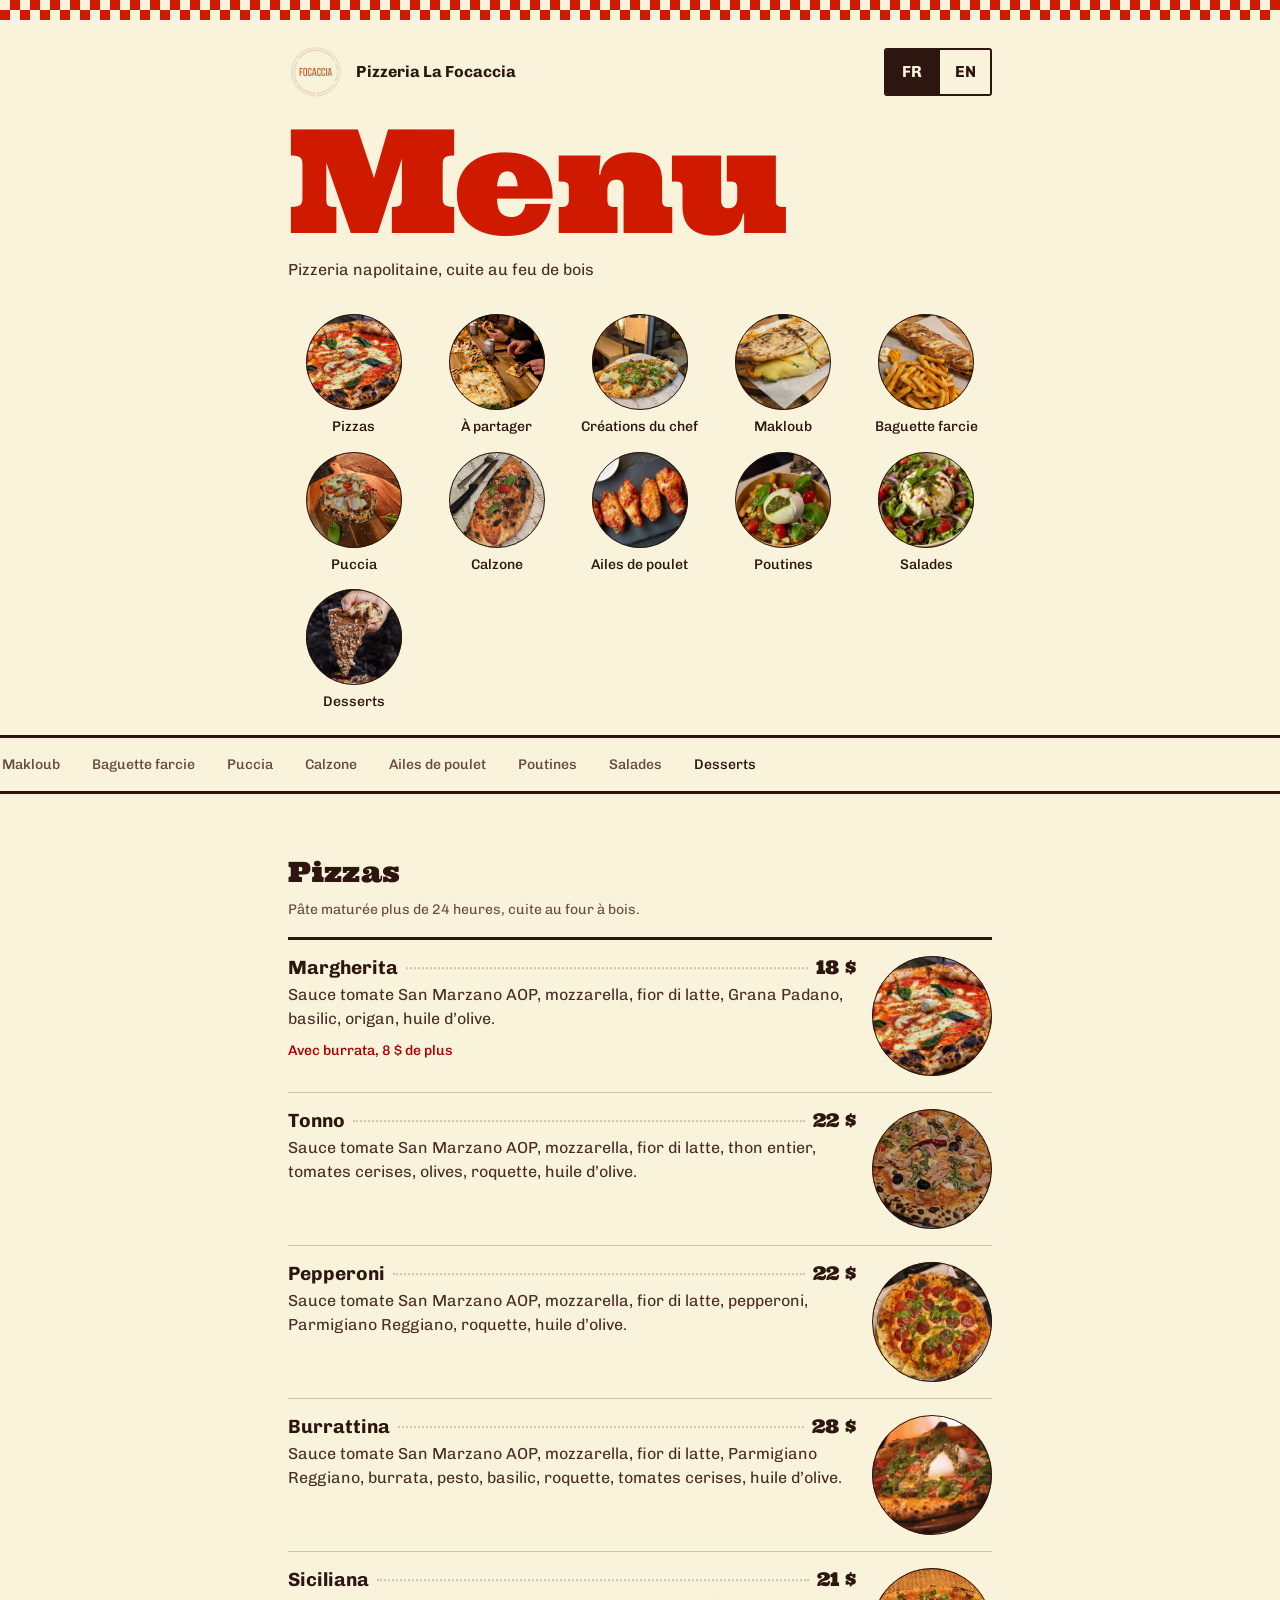
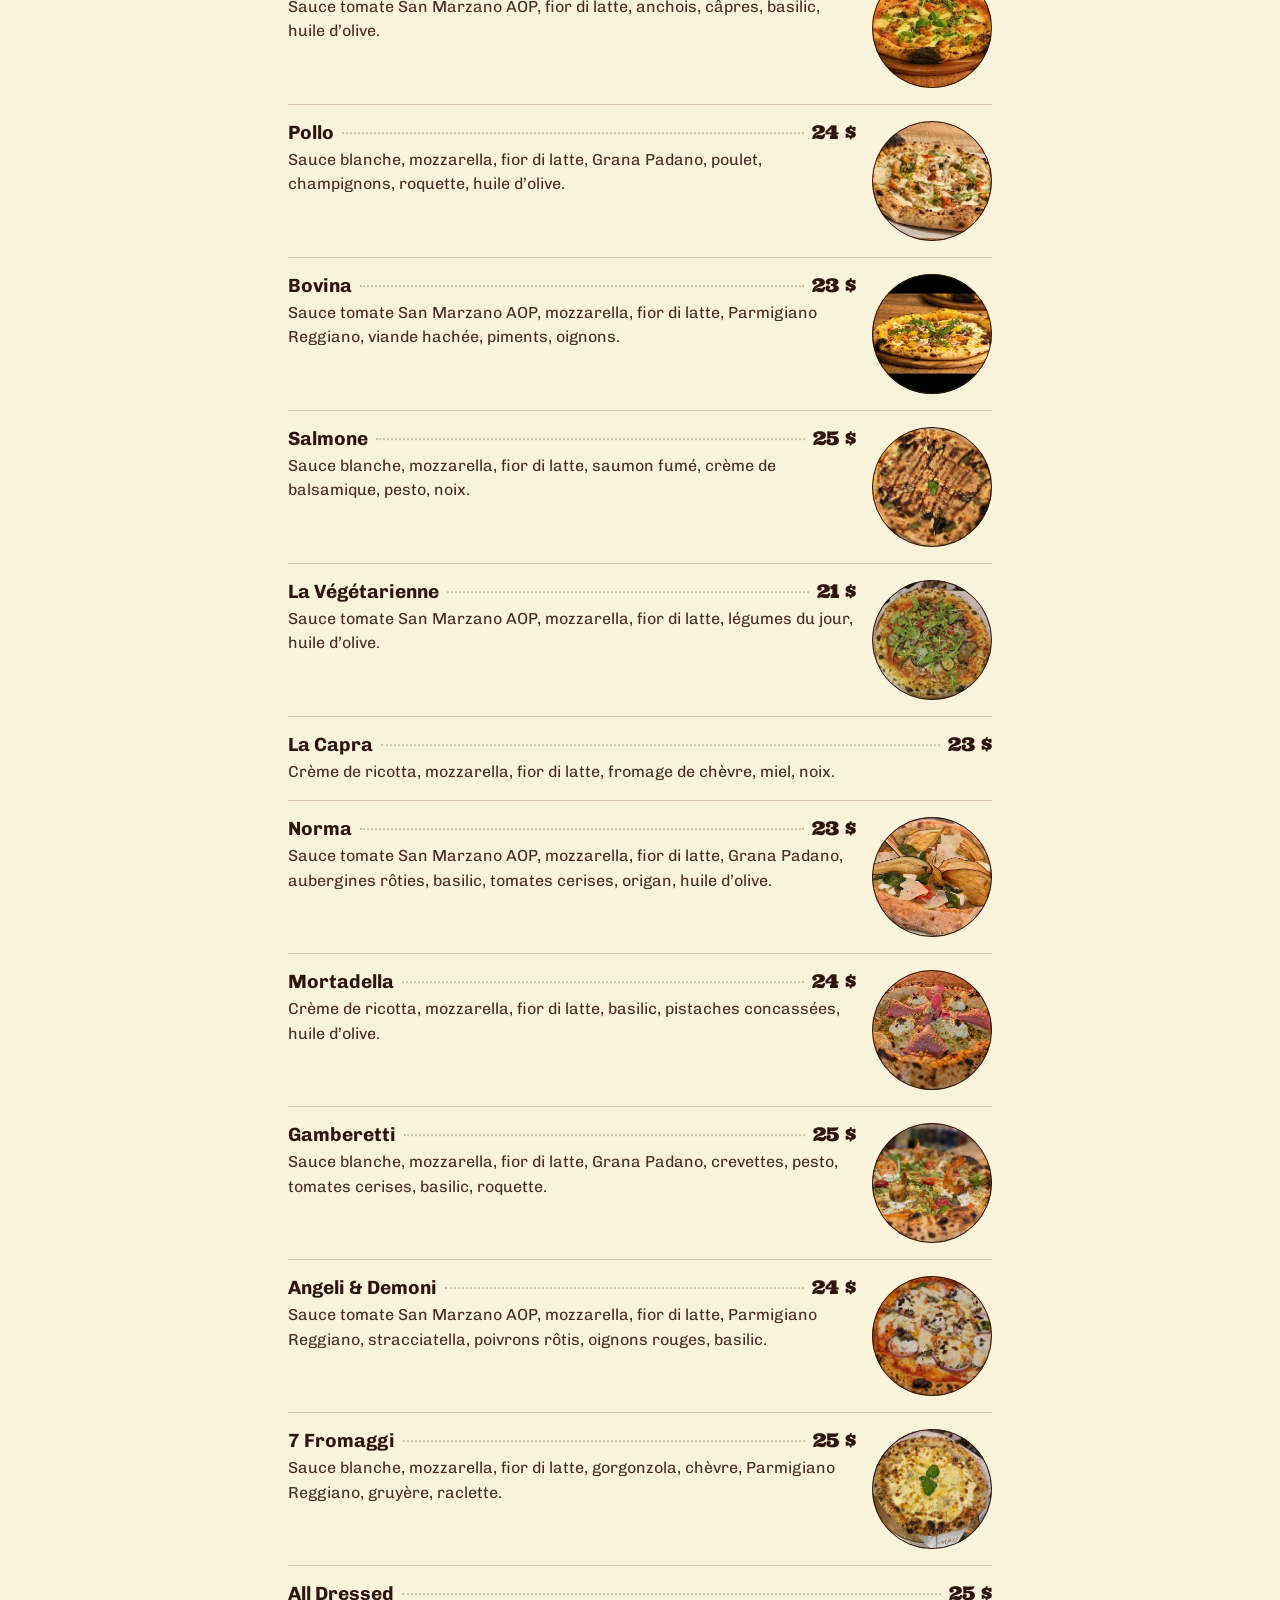
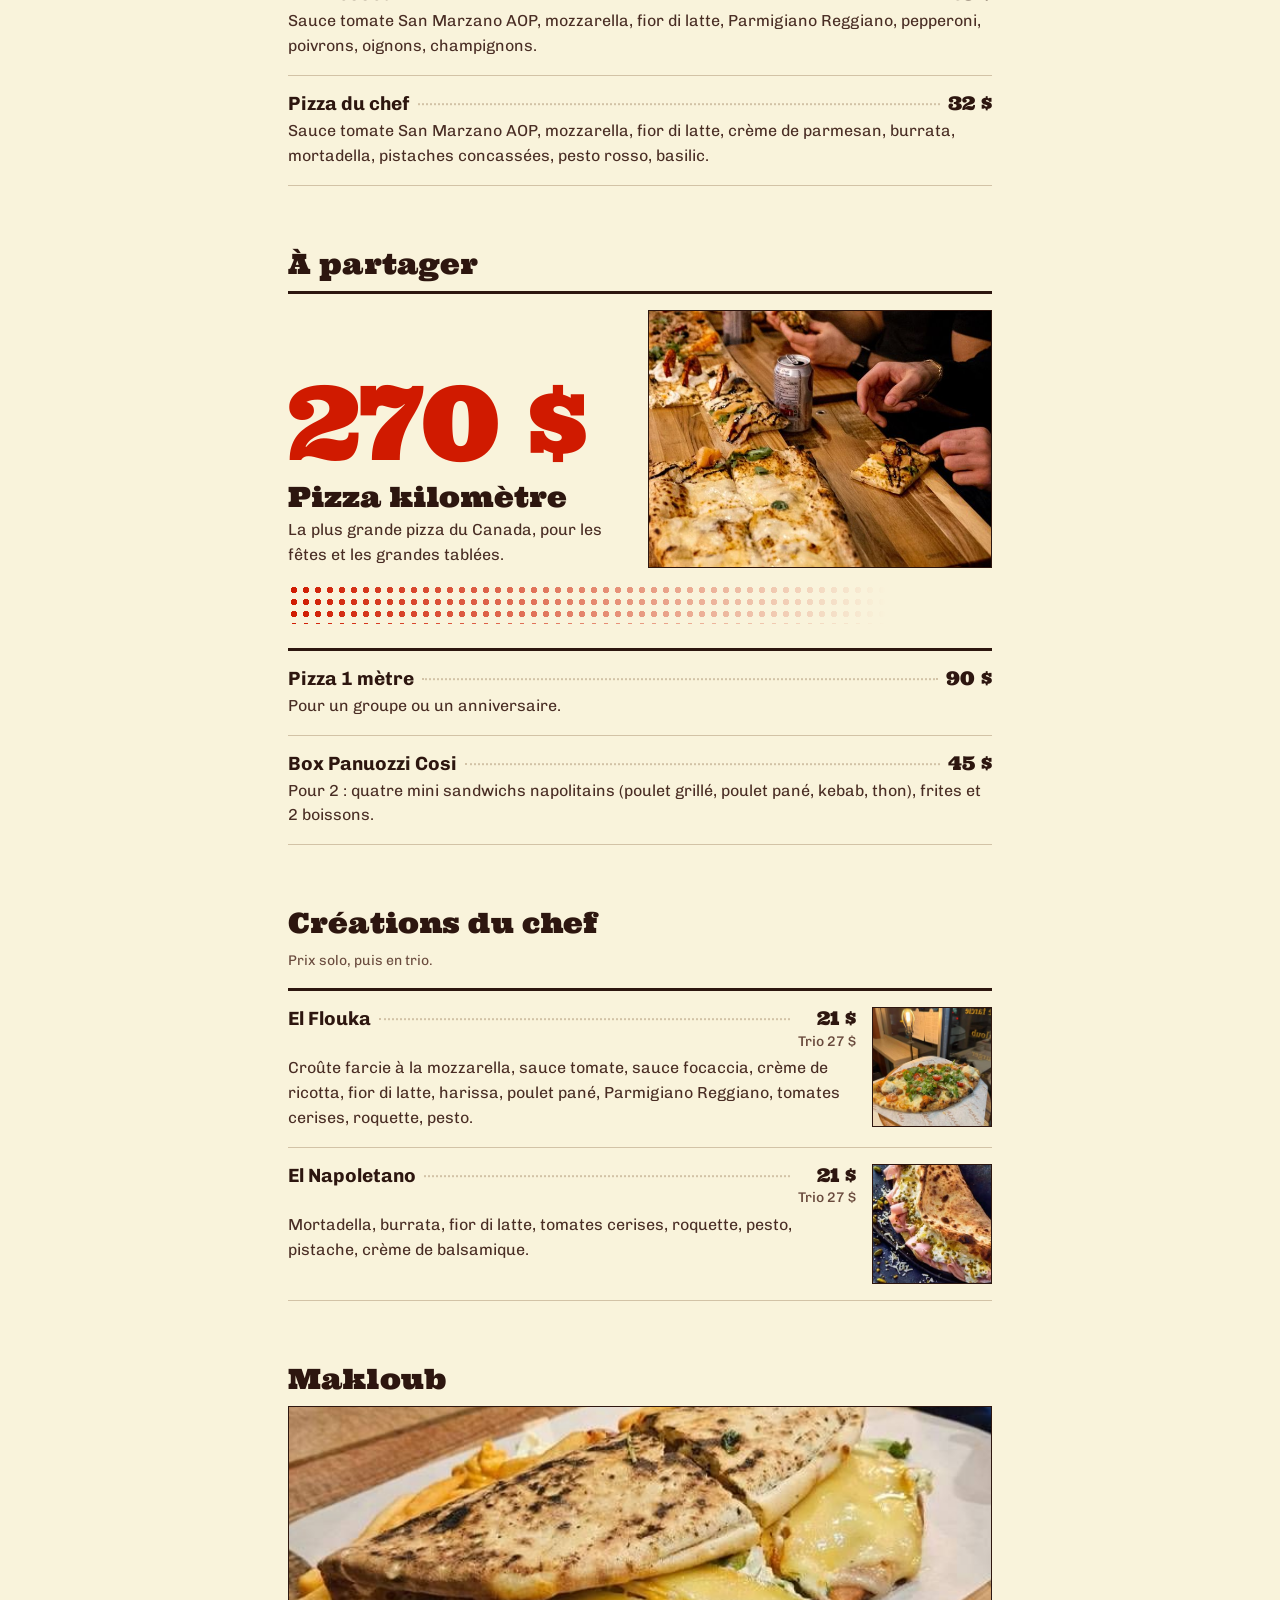
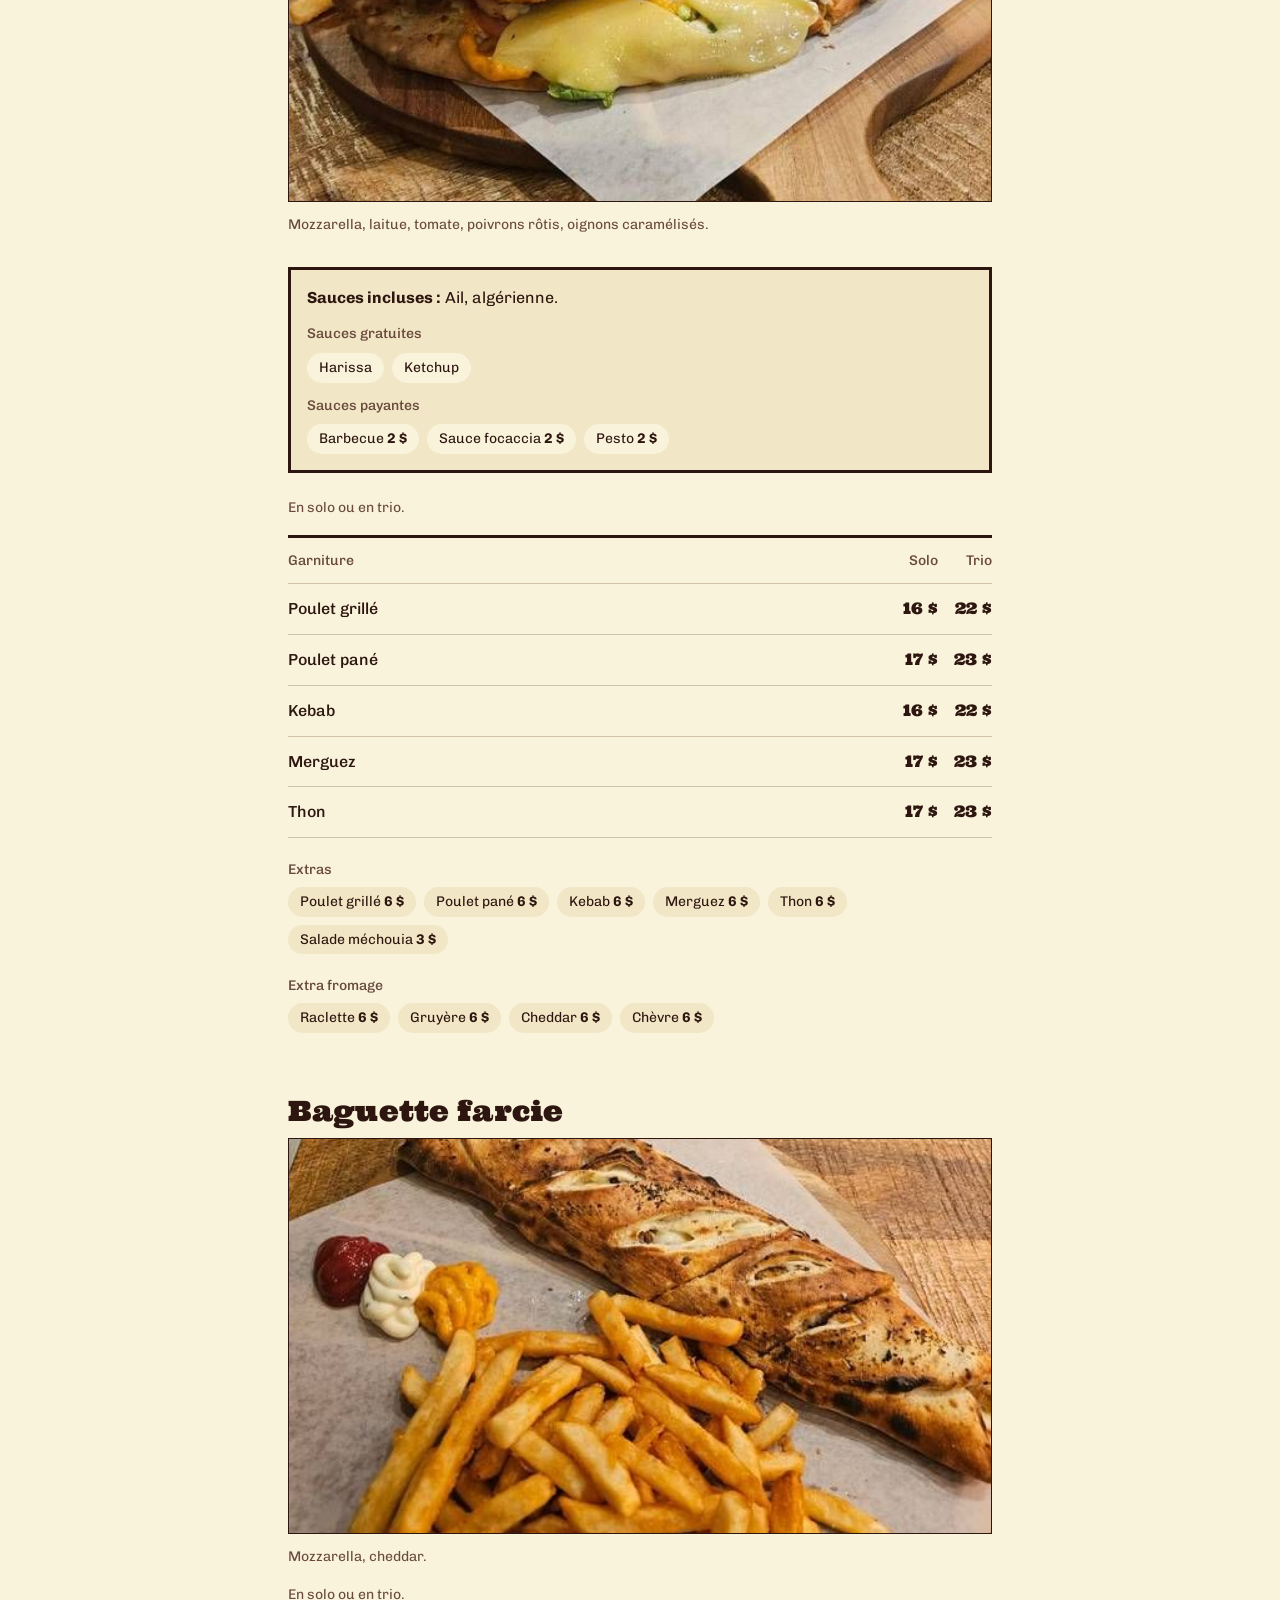
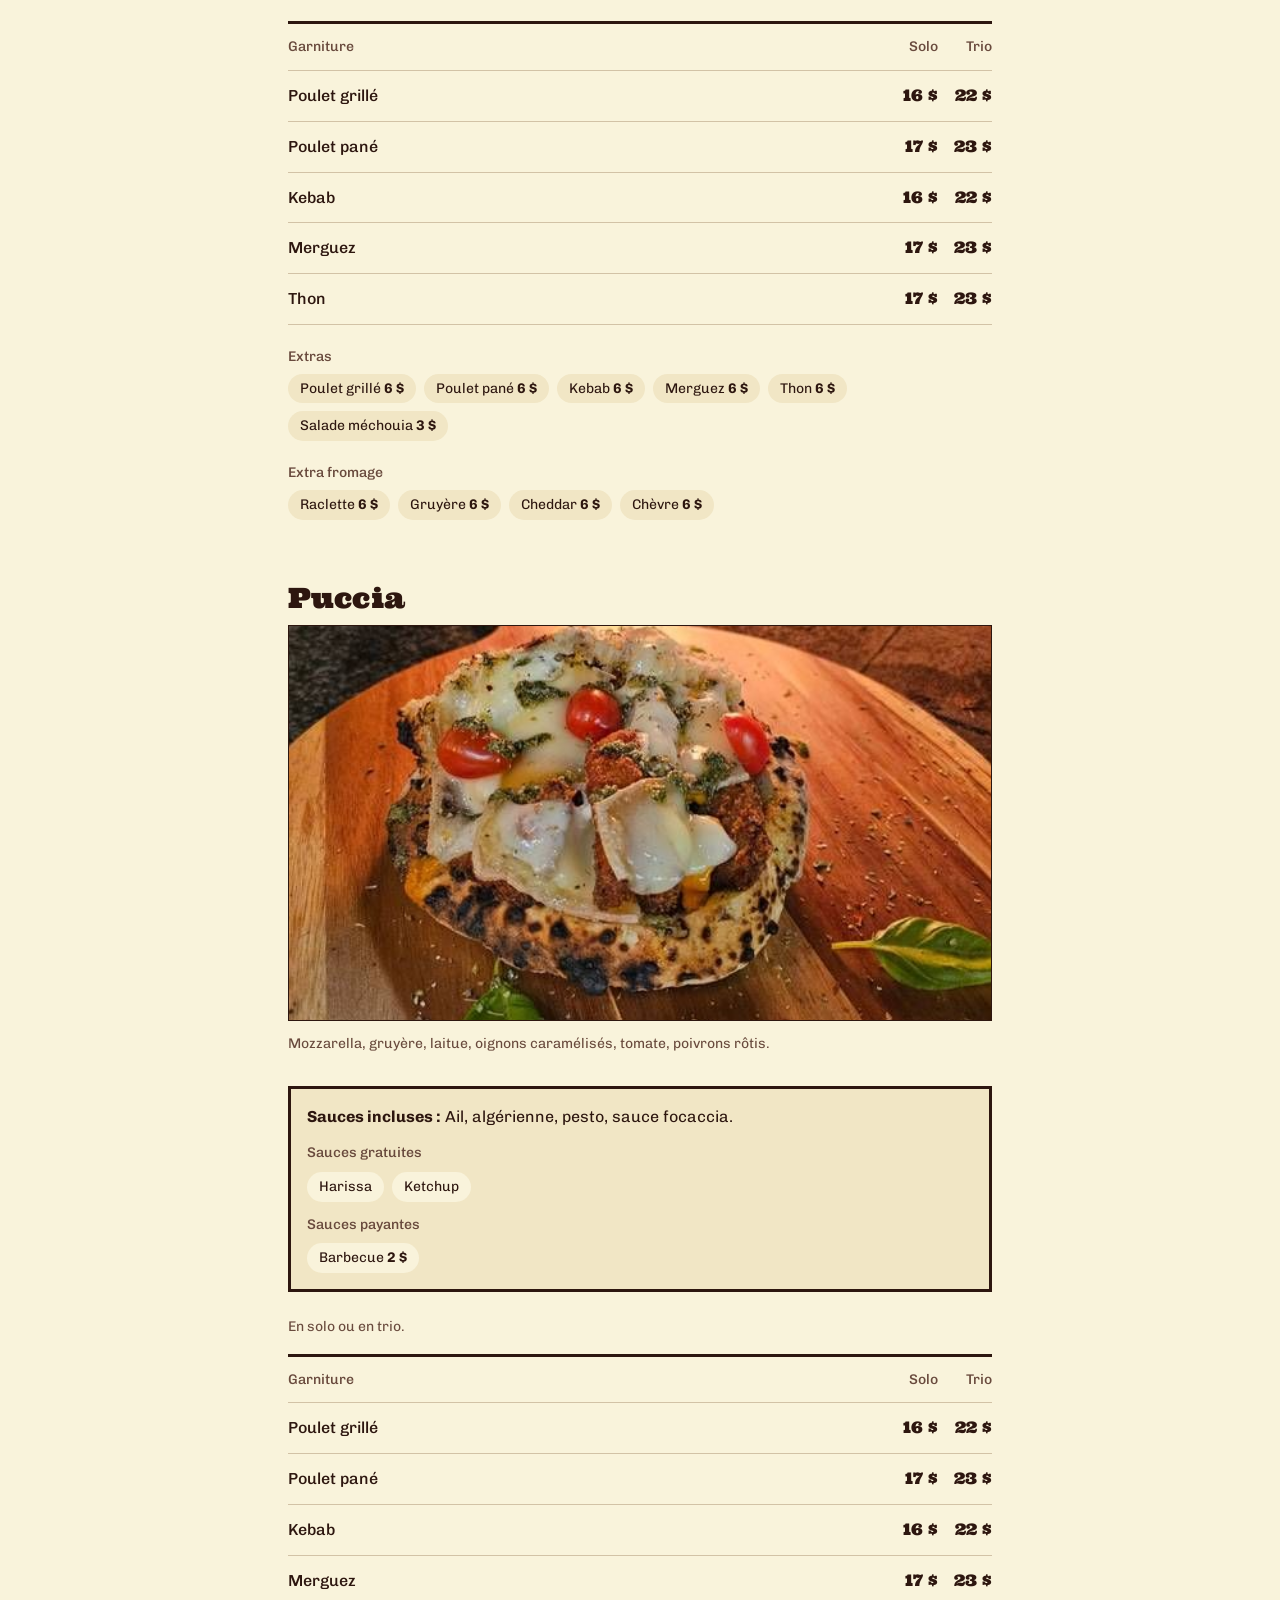
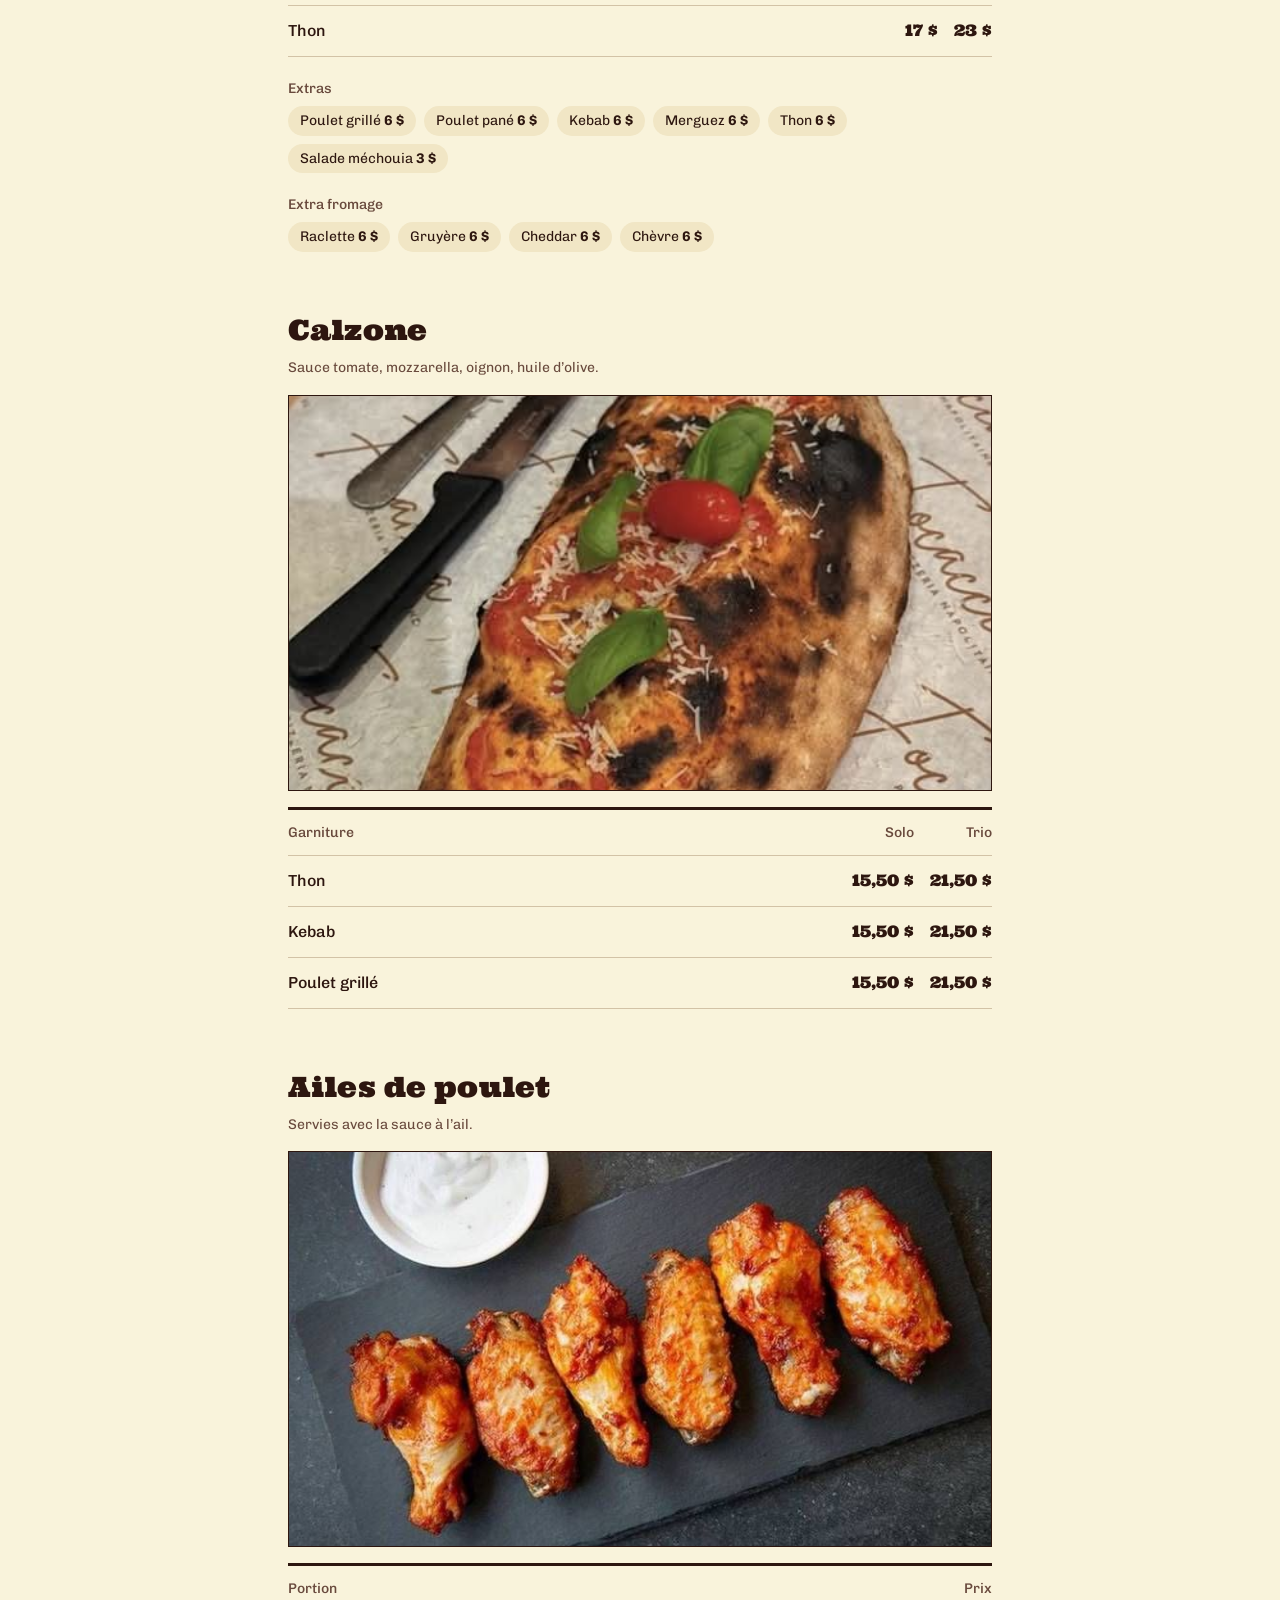
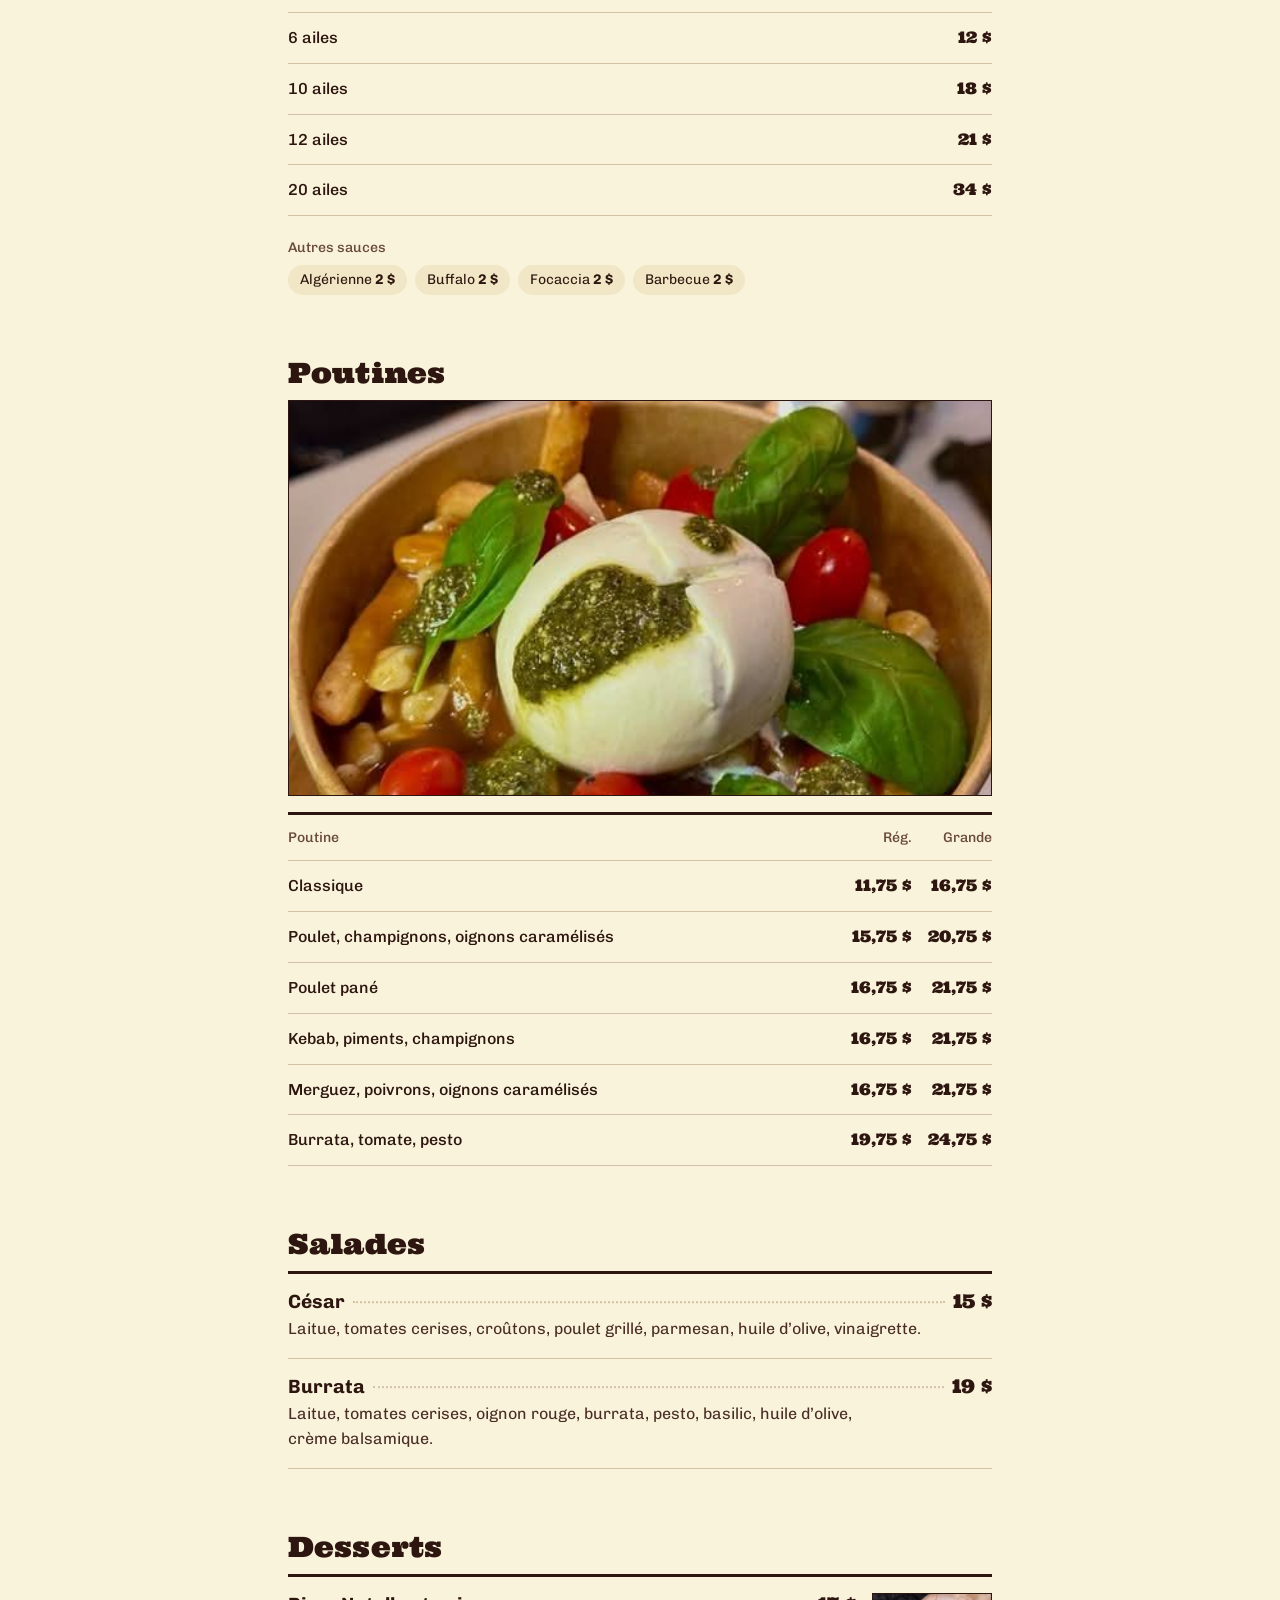
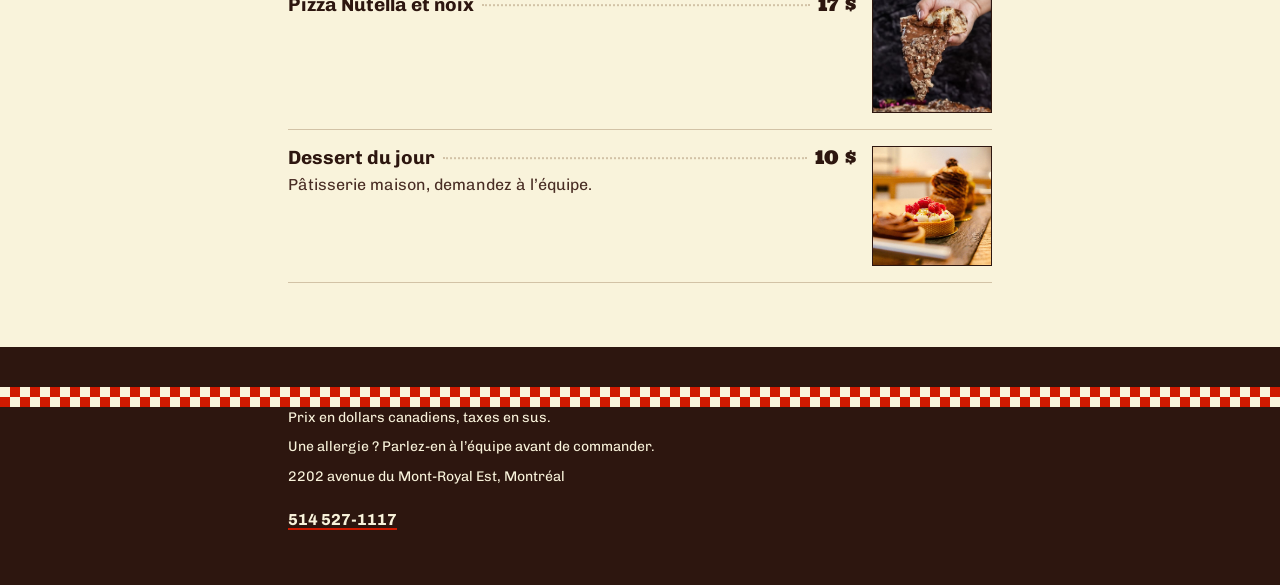
==== commit 4068135c: "Baguette farcie : aucune sauce dans la description Co-Authored-By: Claude Opus 5.5 <noreply@anthropi" ====
--- a/docs/index.html
+++ b/docs/index.html
@@ -23,7 +23,7 @@
 <nav class="container cat-grid-wrap" aria-label="Aller à une catégorie"><ul class="cat-grid"><li><a href="#pizzas"><img class="cat-photo" src="img/pizzas-margherita.jpg" alt="" width="550" height="544" decoding="async"><span>Pizzas</span></a></li><li><a href="#partager"><img class="cat-photo" src="img/photos-plats-pizza-kilometre.jpg" alt="" width="640" height="800" decoding="async"><span>À partager</span></a></li><li><a href="#chef"><img class="cat-photo" src="img/el-flouka-el-flouka.jpg" alt="" width="550" height="733" decoding="async"><span>Créations du chef</span></a></li><li><a href="#makloub"><img class="cat-photo" src="img/sandwichs-makloub-poulet-grille.jpg" alt="" width="640" height="440" decoding="async"><span>Makloub</span></a></li><li><a href="#baguette"><img class="cat-photo" src="img/sandwichs-baguette-farcie-poulet-grille.jpg" alt="" width="564" height="440" decoding="async"><span>Baguette farcie</span></a></li><li><a href="#puccia"><img class="cat-photo" src="img/sandwichs-sandwich-puccia-poulet-grille.jpg" alt="" width="550" height="541" decoding="async"><span>Puccia</span></a></li><li><a href="#calzone"><img class="cat-photo" src="img/calzone-calzone-au-thon.jpg" alt="" width="550" height="574" decoding="async"><span>Calzone</span></a></li><li><a href="#ailes"><img class="cat-photo" src="img/ailes-de-poulet-6-ailes-de-poulet.jpg" alt="" width="733" height="440" decoding="async"><span>Ailes de poulet</span></a></li><li><a href="#poutines"><img class="cat-photo" src="img/poutines-poutine-burrata-tomate-et-sauce-pesto.jpg" alt="" width="550" height="689" decoding="async"><span>Poutines</span></a></li><li><a href="#salades"><img class="cat-photo" src="img/photos-plats-salade-burrata-bol.jpg" alt="" width="800" height="800" decoding="async"><span>Salades</span></a></li><li><a href="#desserts"><img class="cat-photo" src="img/pizzas-pizza-nutella-et-noix.jpg" alt="" width="550" height="639" decoding="async"><span>Desserts</span></a></li></ul></nav>
 <nav class="tabs" aria-label="Catégories du menu"><ul class="container"><li><a href="#pizzas">Pizzas</a></li><li><a href="#partager">À partager</a></li><li><a href="#chef">Créations du chef</a></li><li><a href="#makloub">Makloub</a></li><li><a href="#baguette">Baguette farcie</a></li><li><a href="#puccia">Puccia</a></li><li><a href="#calzone">Calzone</a></li><li><a href="#ailes">Ailes de poulet</a></li><li><a href="#poutines">Poutines</a></li><li><a href="#salades">Salades</a></li><li><a href="#desserts">Desserts</a></li></ul></nav>
 <main class="container">
-<section id="pizzas" class="round" aria-labelledby="h-pizzas"><h2 id="h-pizzas">Pizzas</h2><p class="note">Pâte maturée plus de 24 heures, cuite au four à bois.</p><ul class="rows"><li class="row has-photo"><div class="row-text"><div class="row-head"><h3>Margherita</h3><span class="leader" aria-hidden="true"></span><div class="prices"><span class="price">18 $</span></div></div><p class="desc">Sauce tomate San Marzano AOP, mozzarella, fior di latte, Grana Padano, basilic, origan, huile d’olive.</p><p class="extra">Avec burrata, 8 $ de plus</p></div><img class="photo" src="img/pizzas-margherita.jpg" alt="" width="550" height="544" loading="lazy" decoding="async"></li><li class="row has-photo"><div class="row-text"><div class="row-head"><h3>Tonno</h3><span class="leader" aria-hidden="true"></span><div class="prices"><span class="price">22 $</span></div></div><p class="desc">Sauce tomate San Marzano AOP, mozzarella, fior di latte, thon entier, tomates cerises, olives, roquette, huile d’olive.</p></div><img class="photo" src="img/pizzas-tonno.jpg" alt="" width="373" height="800" loading="lazy" decoding="async"></li><li class="row has-photo"><div class="row-text"><div class="row-head"><h3>Pepperoni</h3><span class="leader" aria-hidden="true"></span><div class="prices"><span class="price">22 $</span></div></div><p class="desc">Sauce tomate San Marzano AOP, mozzarella, fior di latte, pepperoni, Parmigiano Reggiano, roquette, huile d’olive.</p></div><img class="photo" src="img/pizzas-pepperoni.jpg" alt="" width="550" height="689" loading="lazy" decoding="async"></li><li class="row has-photo"><div class="row-text"><div class="row-head"><h3>Burrattina</h3><span class="leader" aria-hidden="true"></span><div class="prices"><span class="price">28 $</span></div></div><p class="desc">Sauce tomate San Marzano AOP, mozzarella, fior di latte, Parmigiano Reggiano, burrata, pesto, basilic, roquette, tomates cerises, huile d’olive.</p></div><img class="photo" src="img/pizzas-burrattina.jpg" alt="" width="533" height="800" loading="lazy" decoding="async"></li><li class="row has-photo"><div class="row-text"><div class="row-head"><h3>Siciliana</h3><span class="leader" aria-hidden="true"></span><div class="prices"><span class="price">21 $</span></div></div><p class="desc">Sauce tomate San Marzano AOP, fior di latte, anchois, câpres, basilic, huile d’olive.</p></div><img class="photo" src="img/pizzas-napoli.jpg" alt="" width="660" height="440" loading="lazy" decoding="async"></li><li class="row has-photo"><div class="row-text"><div class="row-head"><h3>Pollo</h3><span class="leader" aria-hidden="true"></span><div class="prices"><span class="price">24 $</span></div></div><p class="desc">Sauce blanche, mozzarella, fior di latte, Grana Padano, poulet, champignons, roquette, huile d’olive.</p></div><img class="photo" src="img/pizzas-pollo.jpg" alt="" width="798" height="400" loading="lazy" decoding="async"></li><li class="row has-photo"><div class="row-text"><div class="row-head"><h3>Bovina</h3><span class="leader" aria-hidden="true"></span><div class="prices"><span class="price">23 $</span></div></div><p class="desc">Sauce tomate San Marzano AOP, mozzarella, fior di latte, Parmigiano Reggiano, viande hachée, piments, oignons.</p></div><img class="photo" src="img/pizzas-bovina.jpg" alt="" width="373" height="800" loading="lazy" decoding="async"></li><li class="row has-photo"><div class="row-text"><div class="row-head"><h3>Salmone</h3><span class="leader" aria-hidden="true"></span><div class="prices"><span class="price">25 $</span></div></div><p class="desc">Sauce blanche, mozzarella, fior di latte, saumon fumé, crème de balsamique, pesto, noix.</p></div><img class="photo" src="img/pizzas-salmone.jpg" alt="" width="550" height="488" loading="lazy" decoding="async"></li><li class="row has-photo"><div class="row-text"><div class="row-head"><h3>La Végétarienne</h3><span class="leader" aria-hidden="true"></span><div class="prices"><span class="price">21 $</span></div></div><p class="desc">Sauce tomate San Marzano AOP, mozzarella, fior di latte, légumes du jour, huile d’olive.</p></div><img class="photo" src="img/pizzas-la-vegetarienne.jpg" alt="" width="550" height="584" loading="lazy" decoding="async"></li><li class="row"><div class="row-text"><div class="row-head"><h3>La Capra</h3><span class="leader" aria-hidden="true"></span><div class="prices"><span class="price">23 $</span></div></div><p class="desc">Crème de ricotta, mozzarella, fior di latte, fromage de chèvre, miel, noix.</p></div></li><li class="row has-photo"><div class="row-text"><div class="row-head"><h3>Norma</h3><span class="leader" aria-hidden="true"></span><div class="prices"><span class="price">23 $</span></div></div><p class="desc">Sauce tomate San Marzano AOP, mozzarella, fior di latte, Grana Padano, aubergines rôties, basilic, tomates cerises, origan, huile d’olive.</p></div><img class="photo" src="img/pizzas-norma.jpg" alt="" width="550" height="465" loading="lazy" decoding="async"></li><li class="row has-photo"><div class="row-text"><div class="row-head"><h3>Mortadella</h3><span class="leader" aria-hidden="true"></span><div class="prices"><span class="price">24 $</span></div></div><p class="desc">Crème de ricotta, mozzarella, fior di latte, basilic, pistaches concassées, huile d’olive.</p></div><img class="photo" src="img/pizzas-mortadella.jpg" alt="" width="573" height="440" loading="lazy" decoding="async"></li><li class="row has-photo"><div class="row-text"><div class="row-head"><h3>Gamberetti</h3><span class="leader" aria-hidden="true"></span><div class="prices"><span class="price">25 $</span></div></div><p class="desc">Sauce blanche, mozzarella, fior di latte, Grana Padano, crevettes, pesto, tomates cerises, basilic, roquette.</p></div><img class="photo" src="img/pizzas-gamberetti.jpg" alt="" width="550" height="550" loading="lazy" decoding="async"></li><li class="row has-photo"><div class="row-text"><div class="row-head"><h3>Angeli &amp; Demoni</h3><span class="leader" aria-hidden="true"></span><div class="prices"><span class="price">24 $</span></div></div><p class="desc">Sauce tomate San Marzano AOP, mozzarella, fior di latte, Parmigiano Reggiano, stracciatella, poivrons rôtis, oignons rouges, basilic.</p></div><img class="photo" src="img/pizzas-angeli-demoni.jpg" alt="" width="506" height="800" loading="lazy" decoding="async"></li><li class="row has-photo"><div class="row-text"><div class="row-head"><h3>7 Fromaggi</h3><span class="leader" aria-hidden="true"></span><div class="prices"><span class="price">25 $</span></div></div><p class="desc">Sauce blanche, mozzarella, fior di latte, gorgonzola, chèvre, Parmigiano Reggiano, gruyère, raclette.</p></div><img class="photo" src="img/pizzas-7-fromaggi.jpg" alt="" width="550" height="733" loading="lazy" decoding="async"></li><li class="row"><div class="row-text"><div class="row-head"><h3>All Dressed</h3><span class="leader" aria-hidden="true"></span><div class="prices"><span class="price">25 $</span></div></div><p class="desc">Sauce tomate San Marzano AOP, mozzarella, fior di latte, Parmigiano Reggiano, pepperoni, poivrons, oignons, champignons.</p></div></li><li class="row"><div class="row-text"><div class="row-head"><h3>Pizza du chef</h3><span class="leader" aria-hidden="true"></span><div class="prices"><span class="price">32 $</span></div></div><p class="desc">Sauce tomate San Marzano AOP, mozzarella, fior di latte, crème de parmesan, burrata, mortadella, pistaches concassées, pesto rosso, basilic.</p></div></li></ul></section><section id="partager" aria-labelledby="h-partager"><h2 id="h-partager">À partager</h2><div class="poster"><div class="poster-text"><p class="poster-figure num">270 $</p><h3 class="poster-name">Pizza kilomètre</h3><p class="desc">La plus grande pizza du Canada, pour les fêtes et les grandes tablées.</p></div><div class="screen" aria-hidden="true"></div><img class="photo" src="img/photos-plats-pizza-kilometre.jpg" alt="" width="640" height="800" loading="lazy" decoding="async"></div><ul class="rows"><li class="row"><div class="row-text"><div class="row-head"><h3>Pizza 1 mètre</h3><span class="leader" aria-hidden="true"></span><div class="prices"><span class="price">90 $</span></div></div><p class="desc">Pour un groupe ou un anniversaire.</p></div></li><li class="row"><div class="row-text"><div class="row-head"><h3>Box Panuozzi Cosi</h3><span class="leader" aria-hidden="true"></span><div class="prices"><span class="price">45 $</span></div></div><p class="desc">Pour 2 : quatre mini sandwichs napolitains (poulet grillé, poulet pané, kebab, thon), frites et 2 boissons.</p></div></li></ul></section><section id="chef" aria-labelledby="h-chef"><h2 id="h-chef">Créations du chef</h2><p class="note">Prix solo, puis en trio.</p><ul class="rows"><li class="row has-photo"><div class="row-text"><div class="row-head"><h3>El Flouka</h3><span class="leader" aria-hidden="true"></span><div class="prices"><span class="price"><span class="visually-hidden">Solo </span>21 $</span><span class="price-alt">Trio 27 $</span></div></div><p class="desc">Croûte farcie à la mozzarella, sauce tomate, sauce focaccia, crème de ricotta, fior di latte, harissa, poulet pané, Parmigiano Reggiano, tomates cerises, roquette, pesto.</p></div><img class="photo" src="img/el-flouka-el-flouka.jpg" alt="" width="550" height="733" loading="lazy" decoding="async"></li><li class="row has-photo"><div class="row-text"><div class="row-head"><h3>El Napoletano</h3><span class="leader" aria-hidden="true"></span><div class="prices"><span class="price"><span class="visually-hidden">Solo </span>21 $</span><span class="price-alt">Trio 27 $</span></div></div><p class="desc">Mortadella, burrata, fior di latte, tomates cerises, roquette, pesto, pistache, crème de balsamique.</p></div><img class="photo" src="img/el-flouka-el-napoletano.jpg" alt="" width="337" height="600" loading="lazy" decoding="async"></li></ul></section><section id="makloub" aria-labelledby="h-makloub"><h2 id="h-makloub">Makloub</h2><img class="photo photo-wide" src="img/sandwichs-makloub-poulet-grille.jpg" alt="" width="640" height="440" loading="lazy" decoding="async"><p class="note">Mozzarella, laitue, tomate, poivrons rôtis, oignons caramélisés.</p><div class="sauce-box"><p class="sauces"><strong>Sauces incluses :</strong> Ail, algérienne.</p><p class="sauces-add">Sauces gratuites</p><ul class="chips"><li>Harissa</li><li>Ketchup</li></ul><p class="sauces-add">Sauces payantes</p><ul class="chips"><li>Barbecue <span class="num">2 $</span></li><li>Sauce focaccia <span class="num">2 $</span></li><li>Pesto <span class="num">2 $</span></li></ul></div><p class="note">En solo ou en trio.</p><table class="prices-table"><thead><tr><th scope="col">Garniture</th><th scope="col" class="num">Solo</th><th scope="col" class="num">Trio</th></tr></thead><tbody><tr><th scope="row">Poulet grillé</th><td class="num">16 $</td><td class="num">22 $</td></tr><tr><th scope="row">Poulet pané</th><td class="num">17 $</td><td class="num">23 $</td></tr><tr><th scope="row">Kebab</th><td class="num">16 $</td><td class="num">22 $</td></tr><tr><th scope="row">Merguez</th><td class="num">17 $</td><td class="num">23 $</td></tr><tr><th scope="row">Thon</th><td class="num">17 $</td><td class="num">23 $</td></tr></tbody></table><div class="extras"><h3>Extras</h3><ul class="chips"><li>Poulet grillé <span class="num">6 $</span></li><li>Poulet pané <span class="num">6 $</span></li><li>Kebab <span class="num">6 $</span></li><li>Merguez <span class="num">6 $</span></li><li>Thon <span class="num">6 $</span></li><li>Salade méchouia <span class="num">3 $</span></li></ul></div><div class="extras"><h3>Extra fromage</h3><ul class="chips"><li>Raclette <span class="num">6 $</span></li><li>Gruyère <span class="num">6 $</span></li><li>Cheddar <span class="num">6 $</span></li><li>Chèvre <span class="num">6 $</span></li></ul></div></section><section id="baguette" aria-labelledby="h-baguette"><h2 id="h-baguette">Baguette farcie</h2><img class="photo photo-wide" src="img/sandwichs-baguette-farcie-poulet-grille.jpg" alt="" width="564" height="440" loading="lazy" decoding="async"><p class="note">Sauce blanche, mozzarella, cheddar, harissa.</p><p class="note">En solo ou en trio.</p><table class="prices-table"><thead><tr><th scope="col">Garniture</th><th scope="col" class="num">Solo</th><th scope="col" class="num">Trio</th></tr></thead><tbody><tr><th scope="row">Poulet grillé</th><td class="num">16 $</td><td class="num">22 $</td></tr><tr><th scope="row">Poulet pané</th><td class="num">17 $</td><td class="num">23 $</td></tr><tr><th scope="row">Kebab</th><td class="num">16 $</td><td class="num">22 $</td></tr><tr><th scope="row">Merguez</th><td class="num">17 $</td><td class="num">23 $</td></tr><tr><th scope="row">Thon</th><td class="num">17 $</td><td class="num">23 $</td></tr></tbody></table><div class="extras"><h3>Extras</h3><ul class="chips"><li>Poulet grillé <span class="num">6 $</span></li><li>Poulet pané <span class="num">6 $</span></li><li>Kebab <span class="num">6 $</span></li><li>Merguez <span class="num">6 $</span></li><li>Thon <span class="num">6 $</span></li><li>Salade méchouia <span class="num">3 $</span></li></ul></div><div class="extras"><h3>Extra fromage</h3><ul class="chips"><li>Raclette <span class="num">6 $</span></li><li>Gruyère <span class="num">6 $</span></li><li>Cheddar <span class="num">6 $</span></li><li>Chèvre <span class="num">6 $</span></li></ul></div></section><section id="puccia" aria-labelledby="h-puccia"><h2 id="h-puccia">Puccia</h2><img class="photo photo-wide" src="img/sandwichs-sandwich-puccia-poulet-grille.jpg" alt="" width="550" height="541" loading="lazy" decoding="async"><p class="note">Mozzarella, gruyère, laitue, oignons caramélisés, tomate, poivrons rôtis.</p><div class="sauce-box"><p class="sauces"><strong>Sauces incluses :</strong> Ail, algérienne, pesto, sauce focaccia.</p><p class="sauces-add">Sauces gratuites</p><ul class="chips"><li>Harissa</li><li>Ketchup</li></ul><p class="sauces-add">Sauces payantes</p><ul class="chips"><li>Barbecue <span class="num">2 $</span></li></ul></div><p class="note">En solo ou en trio.</p><table class="prices-table"><thead><tr><th scope="col">Garniture</th><th scope="col" class="num">Solo</th><th scope="col" class="num">Trio</th></tr></thead><tbody><tr><th scope="row">Poulet grillé</th><td class="num">16 $</td><td class="num">22 $</td></tr><tr><th scope="row">Poulet pané</th><td class="num">17 $</td><td class="num">23 $</td></tr><tr><th scope="row">Kebab</th><td class="num">16 $</td><td class="num">22 $</td></tr><tr><th scope="row">Merguez</th><td class="num">17 $</td><td class="num">23 $</td></tr><tr><th scope="row">Thon</th><td class="num">17 $</td><td class="num">23 $</td></tr></tbody></table><div class="extras"><h3>Extras</h3><ul class="chips"><li>Poulet grillé <span class="num">6 $</span></li><li>Poulet pané <span class="num">6 $</span></li><li>Kebab <span class="num">6 $</span></li><li>Merguez <span class="num">6 $</span></li><li>Thon <span class="num">6 $</span></li><li>Salade méchouia <span class="num">3 $</span></li></ul></div><div class="extras"><h3>Extra fromage</h3><ul class="chips"><li>Raclette <span class="num">6 $</span></li><li>Gruyère <span class="num">6 $</span></li><li>Cheddar <span class="num">6 $</span></li><li>Chèvre <span class="num">6 $</span></li></ul></div></section><section id="calzone" aria-labelledby="h-calzone"><h2 id="h-calzone">Calzone</h2><p class="note">Sauce tomate, mozzarella, oignon, huile d’olive.</p><img class="photo photo-wide" src="img/calzone-calzone-au-thon.jpg" alt="" width="550" height="574" loading="lazy" decoding="async"><table class="prices-table"><thead><tr><th scope="col">Garniture</th><th scope="col" class="num">Solo</th><th scope="col" class="num">Trio</th></tr></thead><tbody><tr><th scope="row">Thon</th><td class="num">15,50 $</td><td class="num">21,50 $</td></tr><tr><th scope="row">Kebab</th><td class="num">15,50 $</td><td class="num">21,50 $</td></tr><tr><th scope="row">Poulet grillé</th><td class="num">15,50 $</td><td class="num">21,50 $</td></tr></tbody></table></section><section id="ailes" aria-labelledby="h-ailes"><h2 id="h-ailes">Ailes de poulet</h2><p class="note">Servies avec la sauce à l’ail.</p><img class="photo photo-wide" src="img/ailes-de-poulet-6-ailes-de-poulet.jpg" alt="" width="733" height="440" loading="lazy" decoding="async"><table class="prices-table"><thead><tr><th scope="col">Portion</th><th scope="col" class="num">Prix</th></tr></thead><tbody><tr><th scope="row">6 ailes</th><td class="num">12 $</td></tr><tr><th scope="row">10 ailes</th><td class="num">18 $</td></tr><tr><th scope="row">12 ailes</th><td class="num">21 $</td></tr><tr><th scope="row">20 ailes</th><td class="num">34 $</td></tr></tbody></table><div class="extras"><h3>Autres sauces</h3><ul class="chips"><li>Algérienne <span class="num">2 $</span></li><li>Buffalo <span class="num">2 $</span></li><li>Focaccia <span class="num">2 $</span></li><li>Barbecue <span class="num">2 $</span></li></ul></div></section><section id="poutines" aria-labelledby="h-poutines"><h2 id="h-poutines">Poutines</h2><img class="photo photo-wide" src="img/poutines-poutine-burrata-tomate-et-sauce-pesto.jpg" alt="" width="550" height="689" loading="lazy" decoding="async"><table class="prices-table"><thead><tr><th scope="col">Poutine</th><th scope="col" class="num">Rég.</th><th scope="col" class="num">Grande</th></tr></thead><tbody><tr><th scope="row">Classique</th><td class="num">11,75 $</td><td class="num">16,75 $</td></tr><tr><th scope="row">Poulet, champignons, oignons caramélisés</th><td class="num">15,75 $</td><td class="num">20,75 $</td></tr><tr><th scope="row">Poulet pané</th><td class="num">16,75 $</td><td class="num">21,75 $</td></tr><tr><th scope="row">Kebab, piments, champignons</th><td class="num">16,75 $</td><td class="num">21,75 $</td></tr><tr><th scope="row">Merguez, poivrons, oignons caramélisés</th><td class="num">16,75 $</td><td class="num">21,75 $</td></tr><tr><th scope="row">Burrata, tomate, pesto</th><td class="num">19,75 $</td><td class="num">24,75 $</td></tr></tbody></table></section><section id="salades" aria-labelledby="h-salades"><h2 id="h-salades">Salades</h2><ul class="rows"><li class="row"><div class="row-text"><div class="row-head"><h3>César</h3><span class="leader" aria-hidden="true"></span><div class="prices"><span class="price">15 $</span></div></div><p class="desc">Laitue, tomates cerises, croûtons, poulet grillé, parmesan, huile d’olive, vinaigrette.</p></div></li><li class="row"><div class="row-text"><div class="row-head"><h3>Burrata</h3><span class="leader" aria-hidden="true"></span><div class="prices"><span class="price">19 $</span></div></div><p class="desc">Laitue, tomates cerises, oignon rouge, burrata, pesto, basilic, huile d’olive, crème balsamique.</p></div></li></ul></section><section id="desserts" aria-labelledby="h-desserts"><h2 id="h-desserts">Desserts</h2><ul class="rows"><li class="row has-photo"><div class="row-text"><div class="row-head"><h3>Pizza Nutella et noix</h3><span class="leader" aria-hidden="true"></span><div class="prices"><span class="price">17 $</span></div></div></div><img class="photo" src="img/pizzas-pizza-nutella-et-noix.jpg" alt="" width="550" height="639" loading="lazy" decoding="async"></li><li class="row has-photo"><div class="row-text"><div class="row-head"><h3>Dessert du jour</h3><span class="leader" aria-hidden="true"></span><div class="prices"><span class="price">10 $</span></div></div><p class="desc">Pâtisserie maison, demandez à l’équipe.</p></div><img class="photo" src="img/photos-plats-desserts-maison.jpg" alt="" width="800" height="798" loading="lazy" decoding="async"></li></ul></section>
+<section id="pizzas" class="round" aria-labelledby="h-pizzas"><h2 id="h-pizzas">Pizzas</h2><p class="note">Pâte maturée plus de 24 heures, cuite au four à bois.</p><ul class="rows"><li class="row has-photo"><div class="row-text"><div class="row-head"><h3>Margherita</h3><span class="leader" aria-hidden="true"></span><div class="prices"><span class="price">18 $</span></div></div><p class="desc">Sauce tomate San Marzano AOP, mozzarella, fior di latte, Grana Padano, basilic, origan, huile d’olive.</p><p class="extra">Avec burrata, 8 $ de plus</p></div><img class="photo" src="img/pizzas-margherita.jpg" alt="" width="550" height="544" loading="lazy" decoding="async"></li><li class="row has-photo"><div class="row-text"><div class="row-head"><h3>Tonno</h3><span class="leader" aria-hidden="true"></span><div class="prices"><span class="price">22 $</span></div></div><p class="desc">Sauce tomate San Marzano AOP, mozzarella, fior di latte, thon entier, tomates cerises, olives, roquette, huile d’olive.</p></div><img class="photo" src="img/pizzas-tonno.jpg" alt="" width="373" height="800" loading="lazy" decoding="async"></li><li class="row has-photo"><div class="row-text"><div class="row-head"><h3>Pepperoni</h3><span class="leader" aria-hidden="true"></span><div class="prices"><span class="price">22 $</span></div></div><p class="desc">Sauce tomate San Marzano AOP, mozzarella, fior di latte, pepperoni, Parmigiano Reggiano, roquette, huile d’olive.</p></div><img class="photo" src="img/pizzas-pepperoni.jpg" alt="" width="550" height="689" loading="lazy" decoding="async"></li><li class="row has-photo"><div class="row-text"><div class="row-head"><h3>Burrattina</h3><span class="leader" aria-hidden="true"></span><div class="prices"><span class="price">28 $</span></div></div><p class="desc">Sauce tomate San Marzano AOP, mozzarella, fior di latte, Parmigiano Reggiano, burrata, pesto, basilic, roquette, tomates cerises, huile d’olive.</p></div><img class="photo" src="img/pizzas-burrattina.jpg" alt="" width="533" height="800" loading="lazy" decoding="async"></li><li class="row has-photo"><div class="row-text"><div class="row-head"><h3>Siciliana</h3><span class="leader" aria-hidden="true"></span><div class="prices"><span class="price">21 $</span></div></div><p class="desc">Sauce tomate San Marzano AOP, fior di latte, anchois, câpres, basilic, huile d’olive.</p></div><img class="photo" src="img/pizzas-napoli.jpg" alt="" width="660" height="440" loading="lazy" decoding="async"></li><li class="row has-photo"><div class="row-text"><div class="row-head"><h3>Pollo</h3><span class="leader" aria-hidden="true"></span><div class="prices"><span class="price">24 $</span></div></div><p class="desc">Sauce blanche, mozzarella, fior di latte, Grana Padano, poulet, champignons, roquette, huile d’olive.</p></div><img class="photo" src="img/pizzas-pollo.jpg" alt="" width="798" height="400" loading="lazy" decoding="async"></li><li class="row has-photo"><div class="row-text"><div class="row-head"><h3>Bovina</h3><span class="leader" aria-hidden="true"></span><div class="prices"><span class="price">23 $</span></div></div><p class="desc">Sauce tomate San Marzano AOP, mozzarella, fior di latte, Parmigiano Reggiano, viande hachée, piments, oignons.</p></div><img class="photo" src="img/pizzas-bovina.jpg" alt="" width="373" height="800" loading="lazy" decoding="async"></li><li class="row has-photo"><div class="row-text"><div class="row-head"><h3>Salmone</h3><span class="leader" aria-hidden="true"></span><div class="prices"><span class="price">25 $</span></div></div><p class="desc">Sauce blanche, mozzarella, fior di latte, saumon fumé, crème de balsamique, pesto, noix.</p></div><img class="photo" src="img/pizzas-salmone.jpg" alt="" width="550" height="488" loading="lazy" decoding="async"></li><li class="row has-photo"><div class="row-text"><div class="row-head"><h3>La Végétarienne</h3><span class="leader" aria-hidden="true"></span><div class="prices"><span class="price">21 $</span></div></div><p class="desc">Sauce tomate San Marzano AOP, mozzarella, fior di latte, légumes du jour, huile d’olive.</p></div><img class="photo" src="img/pizzas-la-vegetarienne.jpg" alt="" width="550" height="584" loading="lazy" decoding="async"></li><li class="row"><div class="row-text"><div class="row-head"><h3>La Capra</h3><span class="leader" aria-hidden="true"></span><div class="prices"><span class="price">23 $</span></div></div><p class="desc">Crème de ricotta, mozzarella, fior di latte, fromage de chèvre, miel, noix.</p></div></li><li class="row has-photo"><div class="row-text"><div class="row-head"><h3>Norma</h3><span class="leader" aria-hidden="true"></span><div class="prices"><span class="price">23 $</span></div></div><p class="desc">Sauce tomate San Marzano AOP, mozzarella, fior di latte, Grana Padano, aubergines rôties, basilic, tomates cerises, origan, huile d’olive.</p></div><img class="photo" src="img/pizzas-norma.jpg" alt="" width="550" height="465" loading="lazy" decoding="async"></li><li class="row has-photo"><div class="row-text"><div class="row-head"><h3>Mortadella</h3><span class="leader" aria-hidden="true"></span><div class="prices"><span class="price">24 $</span></div></div><p class="desc">Crème de ricotta, mozzarella, fior di latte, basilic, pistaches concassées, huile d’olive.</p></div><img class="photo" src="img/pizzas-mortadella.jpg" alt="" width="573" height="440" loading="lazy" decoding="async"></li><li class="row has-photo"><div class="row-text"><div class="row-head"><h3>Gamberetti</h3><span class="leader" aria-hidden="true"></span><div class="prices"><span class="price">25 $</span></div></div><p class="desc">Sauce blanche, mozzarella, fior di latte, Grana Padano, crevettes, pesto, tomates cerises, basilic, roquette.</p></div><img class="photo" src="img/pizzas-gamberetti.jpg" alt="" width="550" height="550" loading="lazy" decoding="async"></li><li class="row has-photo"><div class="row-text"><div class="row-head"><h3>Angeli &amp; Demoni</h3><span class="leader" aria-hidden="true"></span><div class="prices"><span class="price">24 $</span></div></div><p class="desc">Sauce tomate San Marzano AOP, mozzarella, fior di latte, Parmigiano Reggiano, stracciatella, poivrons rôtis, oignons rouges, basilic.</p></div><img class="photo" src="img/pizzas-angeli-demoni.jpg" alt="" width="506" height="800" loading="lazy" decoding="async"></li><li class="row has-photo"><div class="row-text"><div class="row-head"><h3>7 Fromaggi</h3><span class="leader" aria-hidden="true"></span><div class="prices"><span class="price">25 $</span></div></div><p class="desc">Sauce blanche, mozzarella, fior di latte, gorgonzola, chèvre, Parmigiano Reggiano, gruyère, raclette.</p></div><img class="photo" src="img/pizzas-7-fromaggi.jpg" alt="" width="550" height="733" loading="lazy" decoding="async"></li><li class="row"><div class="row-text"><div class="row-head"><h3>All Dressed</h3><span class="leader" aria-hidden="true"></span><div class="prices"><span class="price">25 $</span></div></div><p class="desc">Sauce tomate San Marzano AOP, mozzarella, fior di latte, Parmigiano Reggiano, pepperoni, poivrons, oignons, champignons.</p></div></li><li class="row"><div class="row-text"><div class="row-head"><h3>Pizza du chef</h3><span class="leader" aria-hidden="true"></span><div class="prices"><span class="price">32 $</span></div></div><p class="desc">Sauce tomate San Marzano AOP, mozzarella, fior di latte, crème de parmesan, burrata, mortadella, pistaches concassées, pesto rosso, basilic.</p></div></li></ul></section><section id="partager" aria-labelledby="h-partager"><h2 id="h-partager">À partager</h2><div class="poster"><div class="poster-text"><p class="poster-figure num">270 $</p><h3 class="poster-name">Pizza kilomètre</h3><p class="desc">La plus grande pizza du Canada, pour les fêtes et les grandes tablées.</p></div><div class="screen" aria-hidden="true"></div><img class="photo" src="img/photos-plats-pizza-kilometre.jpg" alt="" width="640" height="800" loading="lazy" decoding="async"></div><ul class="rows"><li class="row"><div class="row-text"><div class="row-head"><h3>Pizza 1 mètre</h3><span class="leader" aria-hidden="true"></span><div class="prices"><span class="price">90 $</span></div></div><p class="desc">Pour un groupe ou un anniversaire.</p></div></li><li class="row"><div class="row-text"><div class="row-head"><h3>Box Panuozzi Cosi</h3><span class="leader" aria-hidden="true"></span><div class="prices"><span class="price">45 $</span></div></div><p class="desc">Pour 2 : quatre mini sandwichs napolitains (poulet grillé, poulet pané, kebab, thon), frites et 2 boissons.</p></div></li></ul></section><section id="chef" aria-labelledby="h-chef"><h2 id="h-chef">Créations du chef</h2><p class="note">Prix solo, puis en trio.</p><ul class="rows"><li class="row has-photo"><div class="row-text"><div class="row-head"><h3>El Flouka</h3><span class="leader" aria-hidden="true"></span><div class="prices"><span class="price"><span class="visually-hidden">Solo </span>21 $</span><span class="price-alt">Trio 27 $</span></div></div><p class="desc">Croûte farcie à la mozzarella, sauce tomate, sauce focaccia, crème de ricotta, fior di latte, harissa, poulet pané, Parmigiano Reggiano, tomates cerises, roquette, pesto.</p></div><img class="photo" src="img/el-flouka-el-flouka.jpg" alt="" width="550" height="733" loading="lazy" decoding="async"></li><li class="row has-photo"><div class="row-text"><div class="row-head"><h3>El Napoletano</h3><span class="leader" aria-hidden="true"></span><div class="prices"><span class="price"><span class="visually-hidden">Solo </span>21 $</span><span class="price-alt">Trio 27 $</span></div></div><p class="desc">Mortadella, burrata, fior di latte, tomates cerises, roquette, pesto, pistache, crème de balsamique.</p></div><img class="photo" src="img/el-flouka-el-napoletano.jpg" alt="" width="337" height="600" loading="lazy" decoding="async"></li></ul></section><section id="makloub" aria-labelledby="h-makloub"><h2 id="h-makloub">Makloub</h2><img class="photo photo-wide" src="img/sandwichs-makloub-poulet-grille.jpg" alt="" width="640" height="440" loading="lazy" decoding="async"><p class="note">Mozzarella, laitue, tomate, poivrons rôtis, oignons caramélisés.</p><div class="sauce-box"><p class="sauces"><strong>Sauces incluses :</strong> Ail, algérienne.</p><p class="sauces-add">Sauces gratuites</p><ul class="chips"><li>Harissa</li><li>Ketchup</li></ul><p class="sauces-add">Sauces payantes</p><ul class="chips"><li>Barbecue <span class="num">2 $</span></li><li>Sauce focaccia <span class="num">2 $</span></li><li>Pesto <span class="num">2 $</span></li></ul></div><p class="note">En solo ou en trio.</p><table class="prices-table"><thead><tr><th scope="col">Garniture</th><th scope="col" class="num">Solo</th><th scope="col" class="num">Trio</th></tr></thead><tbody><tr><th scope="row">Poulet grillé</th><td class="num">16 $</td><td class="num">22 $</td></tr><tr><th scope="row">Poulet pané</th><td class="num">17 $</td><td class="num">23 $</td></tr><tr><th scope="row">Kebab</th><td class="num">16 $</td><td class="num">22 $</td></tr><tr><th scope="row">Merguez</th><td class="num">17 $</td><td class="num">23 $</td></tr><tr><th scope="row">Thon</th><td class="num">17 $</td><td class="num">23 $</td></tr></tbody></table><div class="extras"><h3>Extras</h3><ul class="chips"><li>Poulet grillé <span class="num">6 $</span></li><li>Poulet pané <span class="num">6 $</span></li><li>Kebab <span class="num">6 $</span></li><li>Merguez <span class="num">6 $</span></li><li>Thon <span class="num">6 $</span></li><li>Salade méchouia <span class="num">3 $</span></li></ul></div><div class="extras"><h3>Extra fromage</h3><ul class="chips"><li>Raclette <span class="num">6 $</span></li><li>Gruyère <span class="num">6 $</span></li><li>Cheddar <span class="num">6 $</span></li><li>Chèvre <span class="num">6 $</span></li></ul></div></section><section id="baguette" aria-labelledby="h-baguette"><h2 id="h-baguette">Baguette farcie</h2><img class="photo photo-wide" src="img/sandwichs-baguette-farcie-poulet-grille.jpg" alt="" width="564" height="440" loading="lazy" decoding="async"><p class="note">Mozzarella, cheddar.</p><p class="note">En solo ou en trio.</p><table class="prices-table"><thead><tr><th scope="col">Garniture</th><th scope="col" class="num">Solo</th><th scope="col" class="num">Trio</th></tr></thead><tbody><tr><th scope="row">Poulet grillé</th><td class="num">16 $</td><td class="num">22 $</td></tr><tr><th scope="row">Poulet pané</th><td class="num">17 $</td><td class="num">23 $</td></tr><tr><th scope="row">Kebab</th><td class="num">16 $</td><td class="num">22 $</td></tr><tr><th scope="row">Merguez</th><td class="num">17 $</td><td class="num">23 $</td></tr><tr><th scope="row">Thon</th><td class="num">17 $</td><td class="num">23 $</td></tr></tbody></table><div class="extras"><h3>Extras</h3><ul class="chips"><li>Poulet grillé <span class="num">6 $</span></li><li>Poulet pané <span class="num">6 $</span></li><li>Kebab <span class="num">6 $</span></li><li>Merguez <span class="num">6 $</span></li><li>Thon <span class="num">6 $</span></li><li>Salade méchouia <span class="num">3 $</span></li></ul></div><div class="extras"><h3>Extra fromage</h3><ul class="chips"><li>Raclette <span class="num">6 $</span></li><li>Gruyère <span class="num">6 $</span></li><li>Cheddar <span class="num">6 $</span></li><li>Chèvre <span class="num">6 $</span></li></ul></div></section><section id="puccia" aria-labelledby="h-puccia"><h2 id="h-puccia">Puccia</h2><img class="photo photo-wide" src="img/sandwichs-sandwich-puccia-poulet-grille.jpg" alt="" width="550" height="541" loading="lazy" decoding="async"><p class="note">Mozzarella, gruyère, laitue, oignons caramélisés, tomate, poivrons rôtis.</p><div class="sauce-box"><p class="sauces"><strong>Sauces incluses :</strong> Ail, algérienne, pesto, sauce focaccia.</p><p class="sauces-add">Sauces gratuites</p><ul class="chips"><li>Harissa</li><li>Ketchup</li></ul><p class="sauces-add">Sauces payantes</p><ul class="chips"><li>Barbecue <span class="num">2 $</span></li></ul></div><p class="note">En solo ou en trio.</p><table class="prices-table"><thead><tr><th scope="col">Garniture</th><th scope="col" class="num">Solo</th><th scope="col" class="num">Trio</th></tr></thead><tbody><tr><th scope="row">Poulet grillé</th><td class="num">16 $</td><td class="num">22 $</td></tr><tr><th scope="row">Poulet pané</th><td class="num">17 $</td><td class="num">23 $</td></tr><tr><th scope="row">Kebab</th><td class="num">16 $</td><td class="num">22 $</td></tr><tr><th scope="row">Merguez</th><td class="num">17 $</td><td class="num">23 $</td></tr><tr><th scope="row">Thon</th><td class="num">17 $</td><td class="num">23 $</td></tr></tbody></table><div class="extras"><h3>Extras</h3><ul class="chips"><li>Poulet grillé <span class="num">6 $</span></li><li>Poulet pané <span class="num">6 $</span></li><li>Kebab <span class="num">6 $</span></li><li>Merguez <span class="num">6 $</span></li><li>Thon <span class="num">6 $</span></li><li>Salade méchouia <span class="num">3 $</span></li></ul></div><div class="extras"><h3>Extra fromage</h3><ul class="chips"><li>Raclette <span class="num">6 $</span></li><li>Gruyère <span class="num">6 $</span></li><li>Cheddar <span class="num">6 $</span></li><li>Chèvre <span class="num">6 $</span></li></ul></div></section><section id="calzone" aria-labelledby="h-calzone"><h2 id="h-calzone">Calzone</h2><p class="note">Sauce tomate, mozzarella, oignon, huile d’olive.</p><img class="photo photo-wide" src="img/calzone-calzone-au-thon.jpg" alt="" width="550" height="574" loading="lazy" decoding="async"><table class="prices-table"><thead><tr><th scope="col">Garniture</th><th scope="col" class="num">Solo</th><th scope="col" class="num">Trio</th></tr></thead><tbody><tr><th scope="row">Thon</th><td class="num">15,50 $</td><td class="num">21,50 $</td></tr><tr><th scope="row">Kebab</th><td class="num">15,50 $</td><td class="num">21,50 $</td></tr><tr><th scope="row">Poulet grillé</th><td class="num">15,50 $</td><td class="num">21,50 $</td></tr></tbody></table></section><section id="ailes" aria-labelledby="h-ailes"><h2 id="h-ailes">Ailes de poulet</h2><p class="note">Servies avec la sauce à l’ail.</p><img class="photo photo-wide" src="img/ailes-de-poulet-6-ailes-de-poulet.jpg" alt="" width="733" height="440" loading="lazy" decoding="async"><table class="prices-table"><thead><tr><th scope="col">Portion</th><th scope="col" class="num">Prix</th></tr></thead><tbody><tr><th scope="row">6 ailes</th><td class="num">12 $</td></tr><tr><th scope="row">10 ailes</th><td class="num">18 $</td></tr><tr><th scope="row">12 ailes</th><td class="num">21 $</td></tr><tr><th scope="row">20 ailes</th><td class="num">34 $</td></tr></tbody></table><div class="extras"><h3>Autres sauces</h3><ul class="chips"><li>Algérienne <span class="num">2 $</span></li><li>Buffalo <span class="num">2 $</span></li><li>Focaccia <span class="num">2 $</span></li><li>Barbecue <span class="num">2 $</span></li></ul></div></section><section id="poutines" aria-labelledby="h-poutines"><h2 id="h-poutines">Poutines</h2><img class="photo photo-wide" src="img/poutines-poutine-burrata-tomate-et-sauce-pesto.jpg" alt="" width="550" height="689" loading="lazy" decoding="async"><table class="prices-table"><thead><tr><th scope="col">Poutine</th><th scope="col" class="num">Rég.</th><th scope="col" class="num">Grande</th></tr></thead><tbody><tr><th scope="row">Classique</th><td class="num">11,75 $</td><td class="num">16,75 $</td></tr><tr><th scope="row">Poulet, champignons, oignons caramélisés</th><td class="num">15,75 $</td><td class="num">20,75 $</td></tr><tr><th scope="row">Poulet pané</th><td class="num">16,75 $</td><td class="num">21,75 $</td></tr><tr><th scope="row">Kebab, piments, champignons</th><td class="num">16,75 $</td><td class="num">21,75 $</td></tr><tr><th scope="row">Merguez, poivrons, oignons caramélisés</th><td class="num">16,75 $</td><td class="num">21,75 $</td></tr><tr><th scope="row">Burrata, tomate, pesto</th><td class="num">19,75 $</td><td class="num">24,75 $</td></tr></tbody></table></section><section id="salades" aria-labelledby="h-salades"><h2 id="h-salades">Salades</h2><ul class="rows"><li class="row"><div class="row-text"><div class="row-head"><h3>César</h3><span class="leader" aria-hidden="true"></span><div class="prices"><span class="price">15 $</span></div></div><p class="desc">Laitue, tomates cerises, croûtons, poulet grillé, parmesan, huile d’olive, vinaigrette.</p></div></li><li class="row"><div class="row-text"><div class="row-head"><h3>Burrata</h3><span class="leader" aria-hidden="true"></span><div class="prices"><span class="price">19 $</span></div></div><p class="desc">Laitue, tomates cerises, oignon rouge, burrata, pesto, basilic, huile d’olive, crème balsamique.</p></div></li></ul></section><section id="desserts" aria-labelledby="h-desserts"><h2 id="h-desserts">Desserts</h2><ul class="rows"><li class="row has-photo"><div class="row-text"><div class="row-head"><h3>Pizza Nutella et noix</h3><span class="leader" aria-hidden="true"></span><div class="prices"><span class="price">17 $</span></div></div></div><img class="photo" src="img/pizzas-pizza-nutella-et-noix.jpg" alt="" width="550" height="639" loading="lazy" decoding="async"></li><li class="row has-photo"><div class="row-text"><div class="row-head"><h3>Dessert du jour</h3><span class="leader" aria-hidden="true"></span><div class="prices"><span class="price">10 $</span></div></div><p class="desc">Pâtisserie maison, demandez à l’équipe.</p></div><img class="photo" src="img/photos-plats-desserts-maison.jpg" alt="" width="800" height="798" loading="lazy" decoding="async"></li></ul></section>
 </main>
 <footer class="foot">
   <div class="checker" aria-hidden="true"></div>
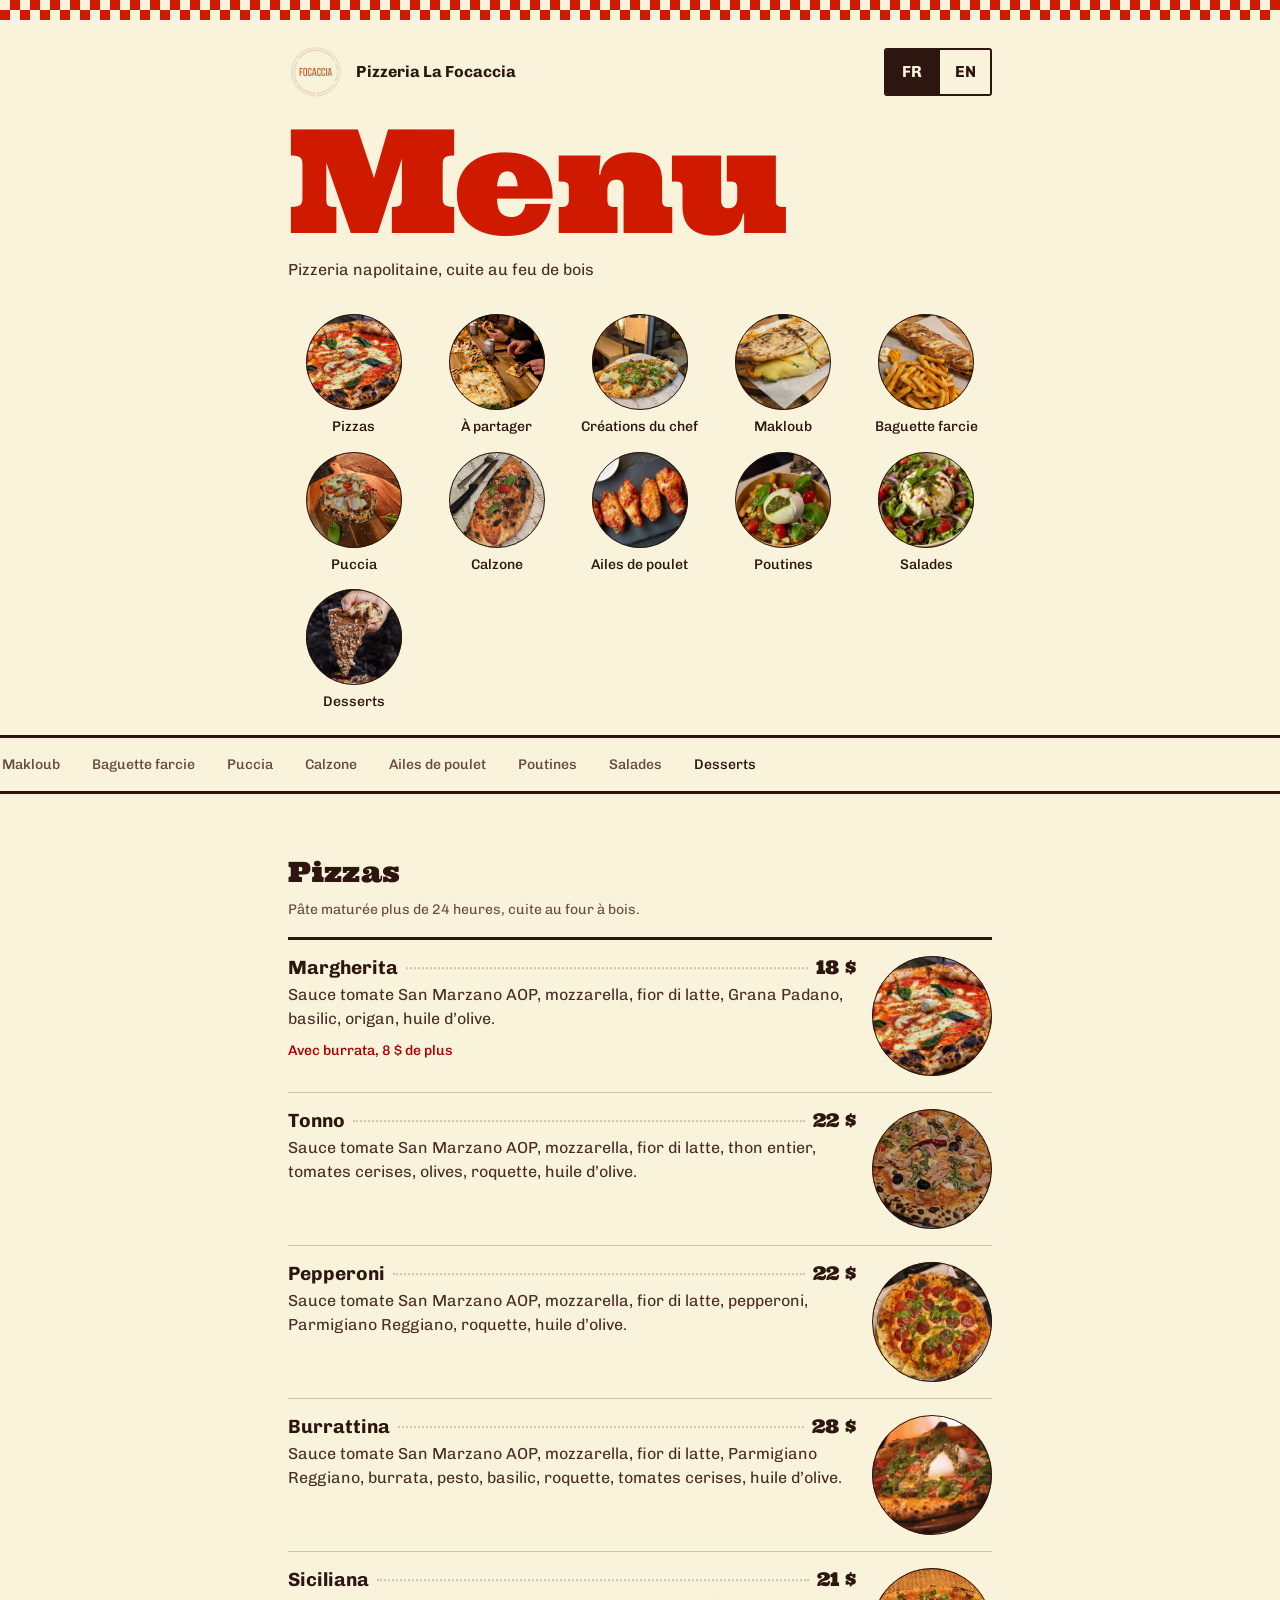
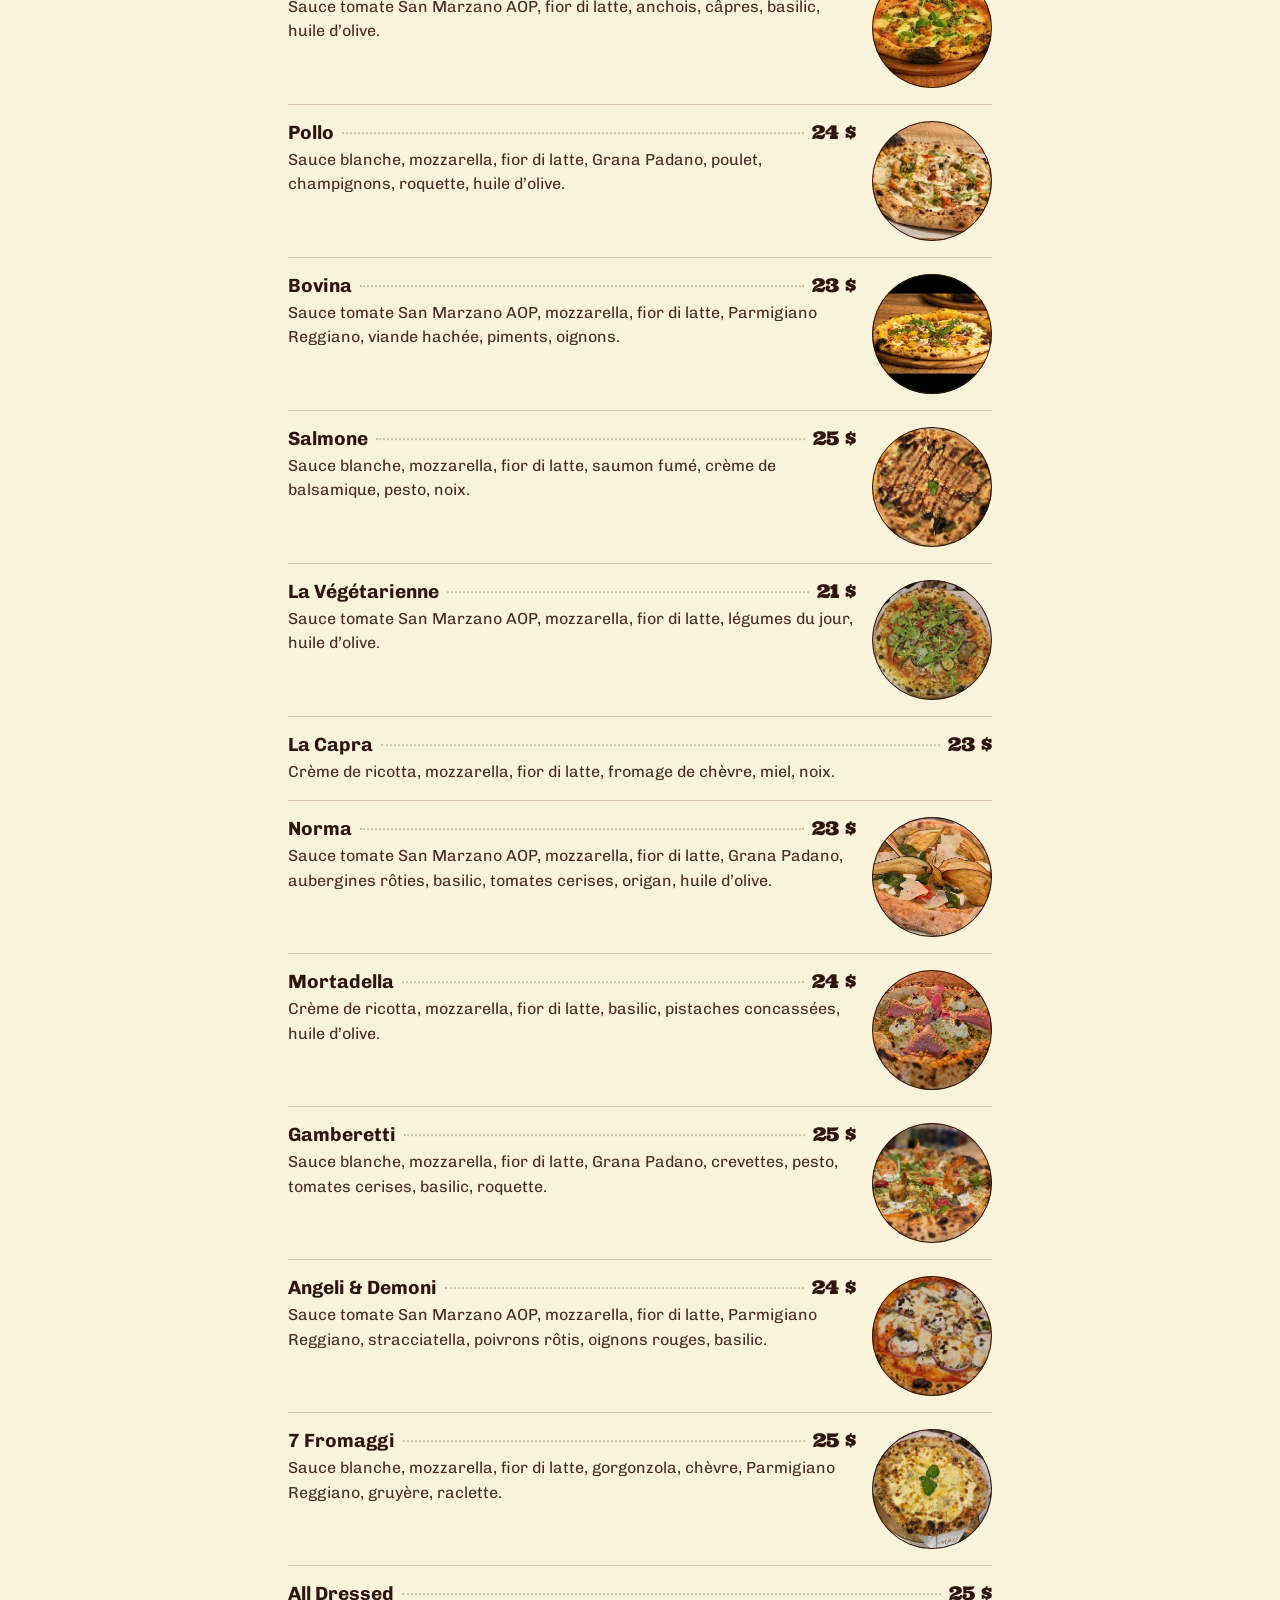
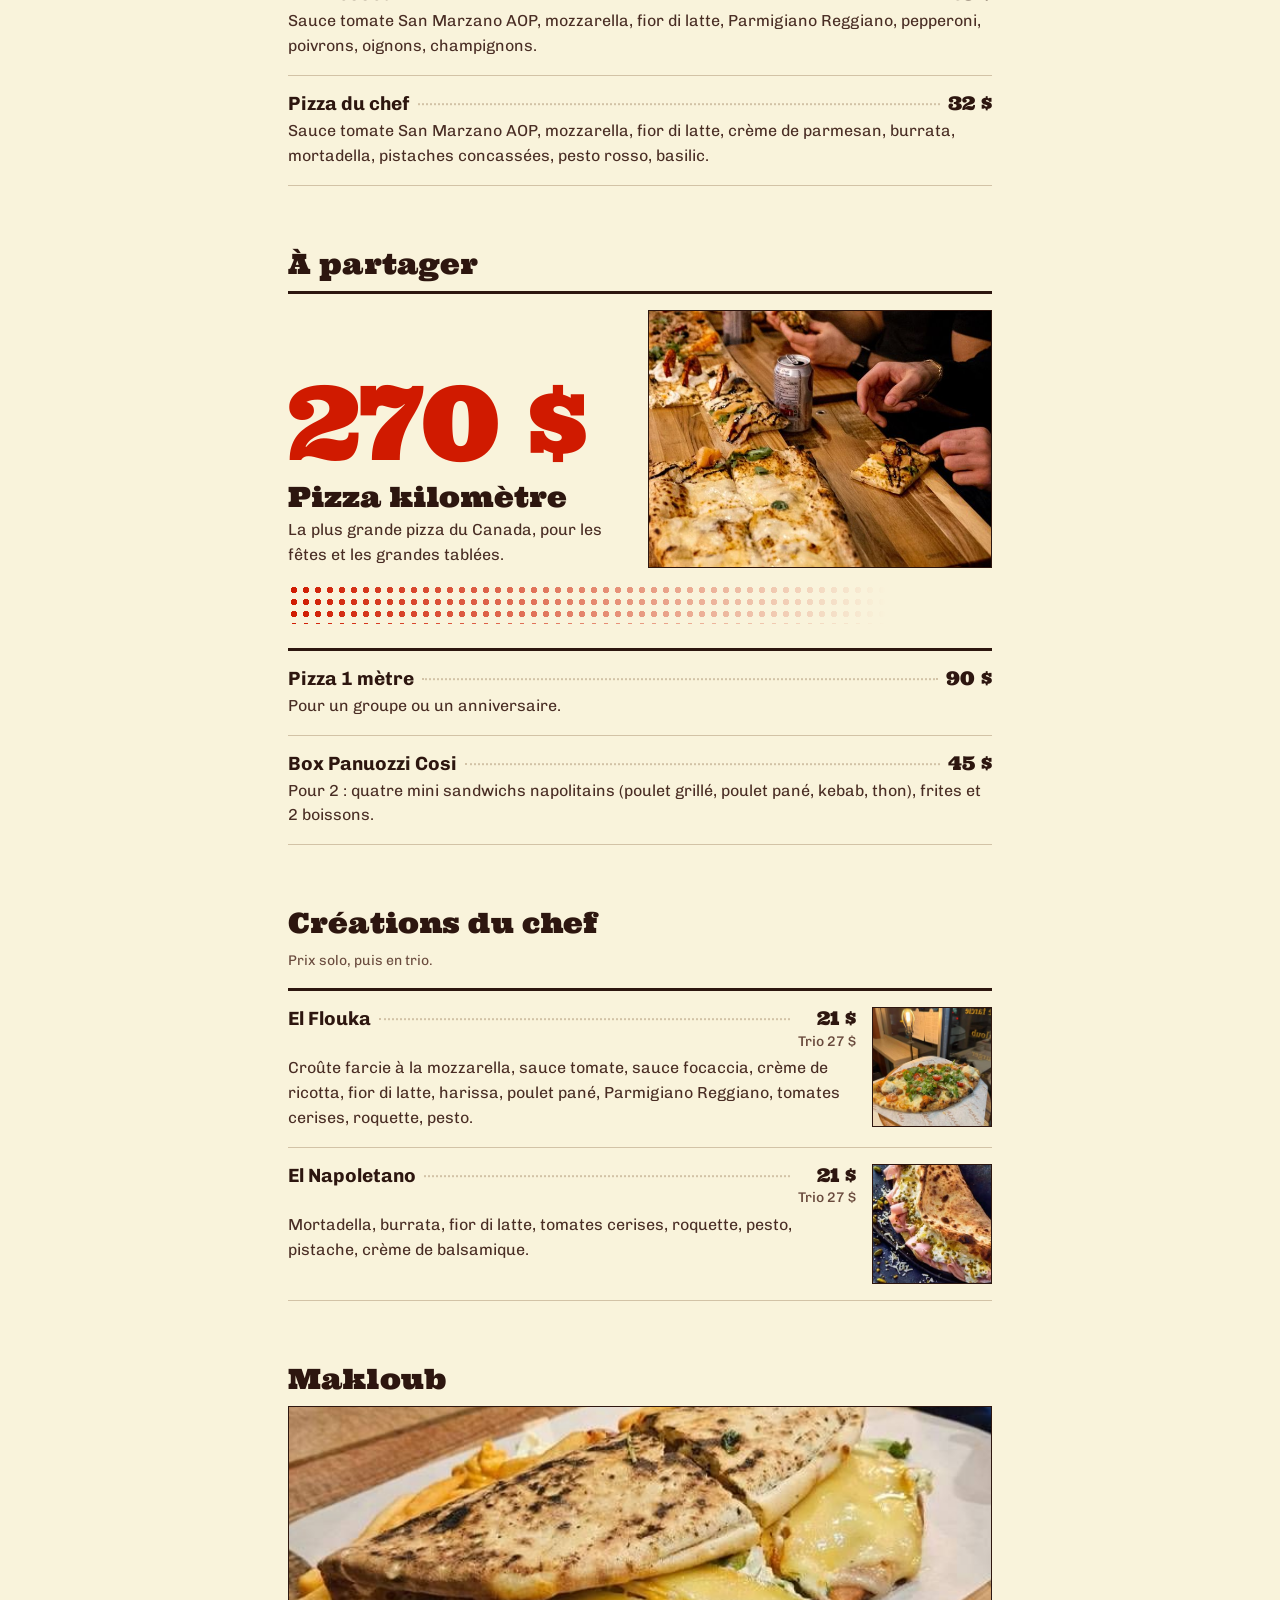
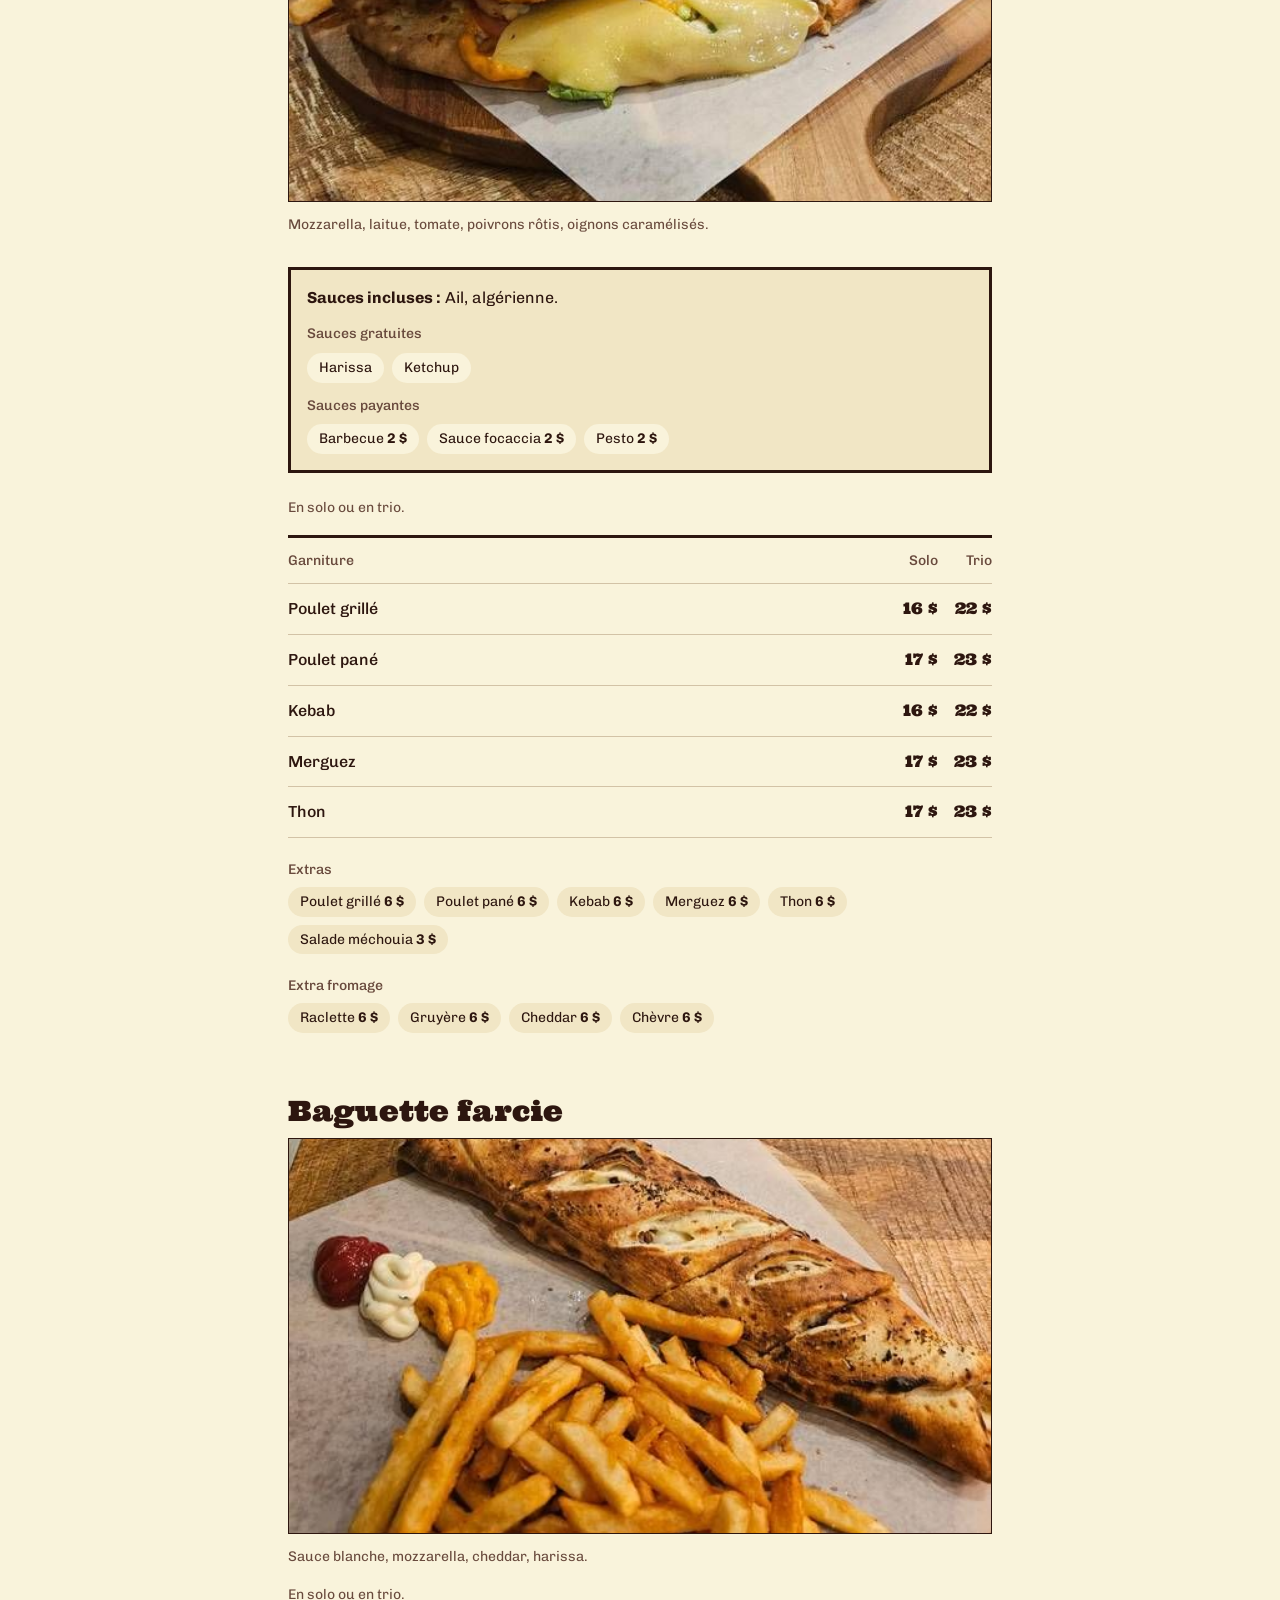
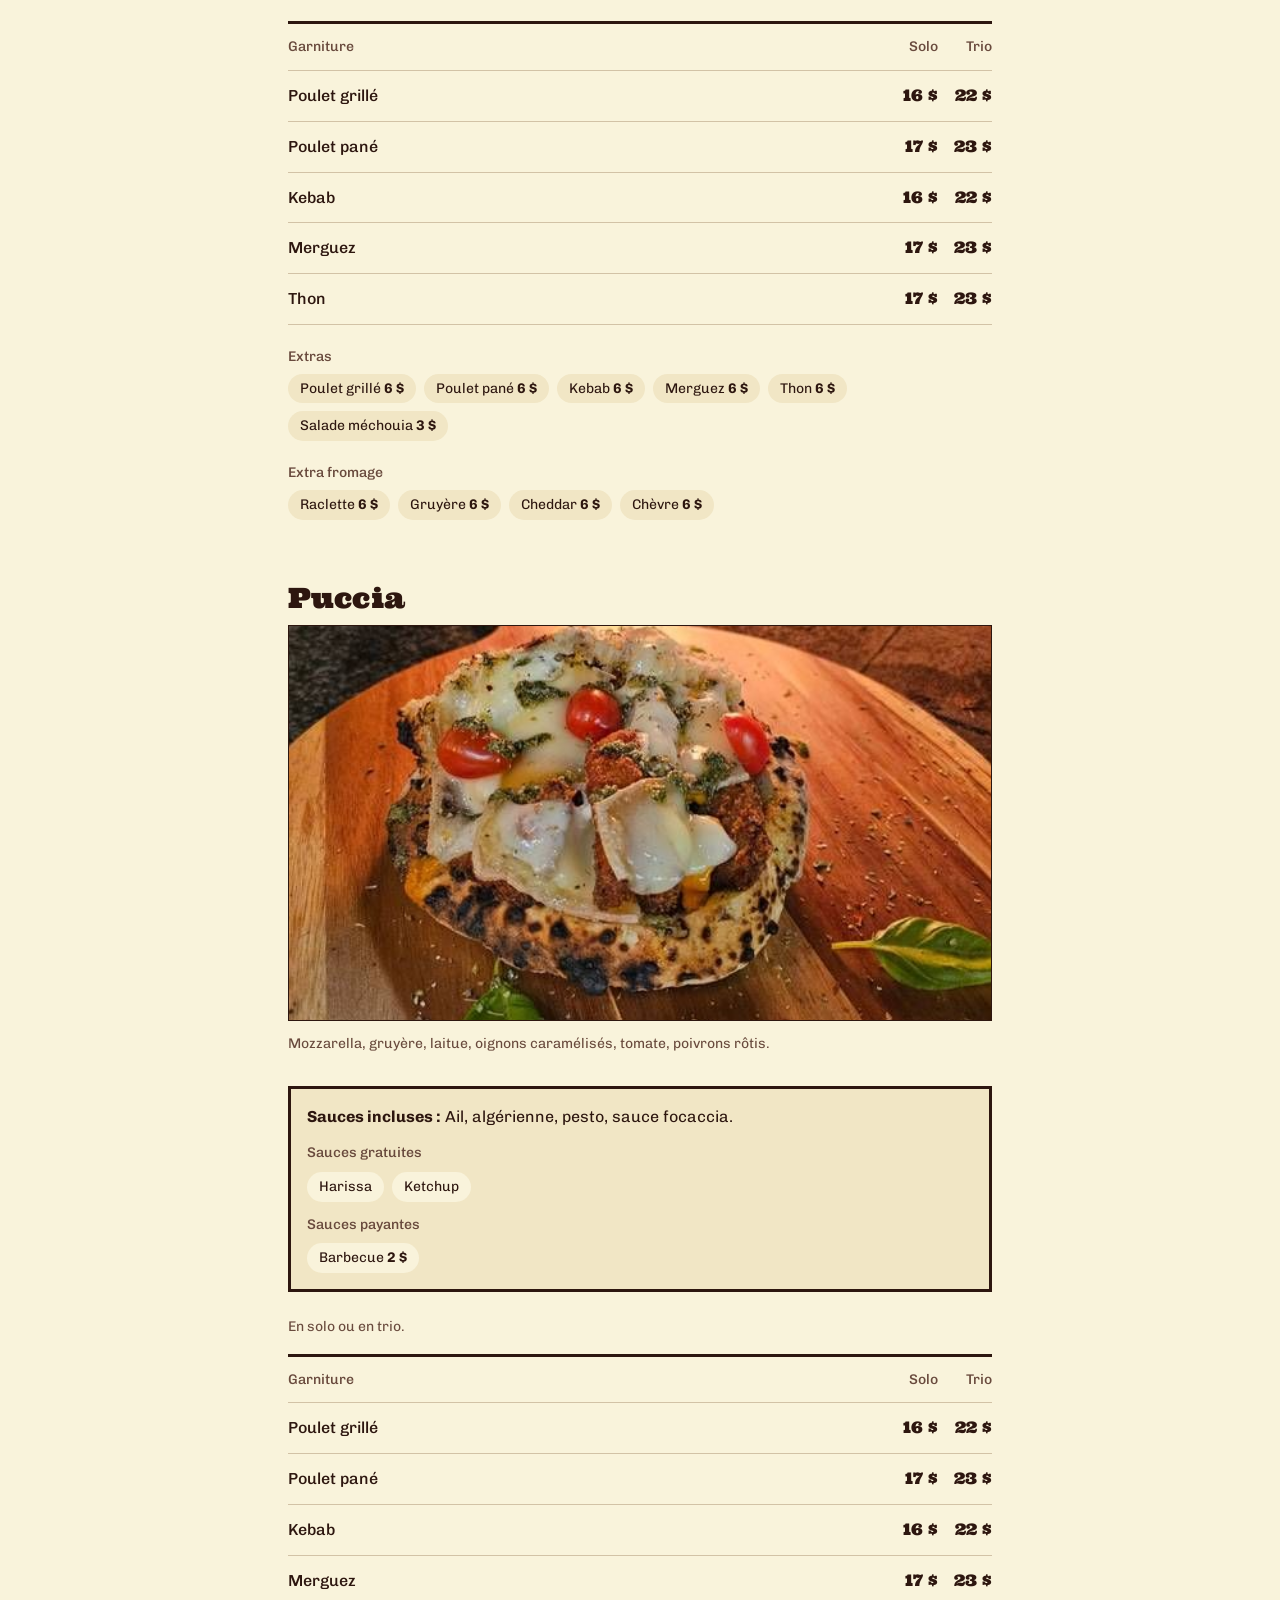
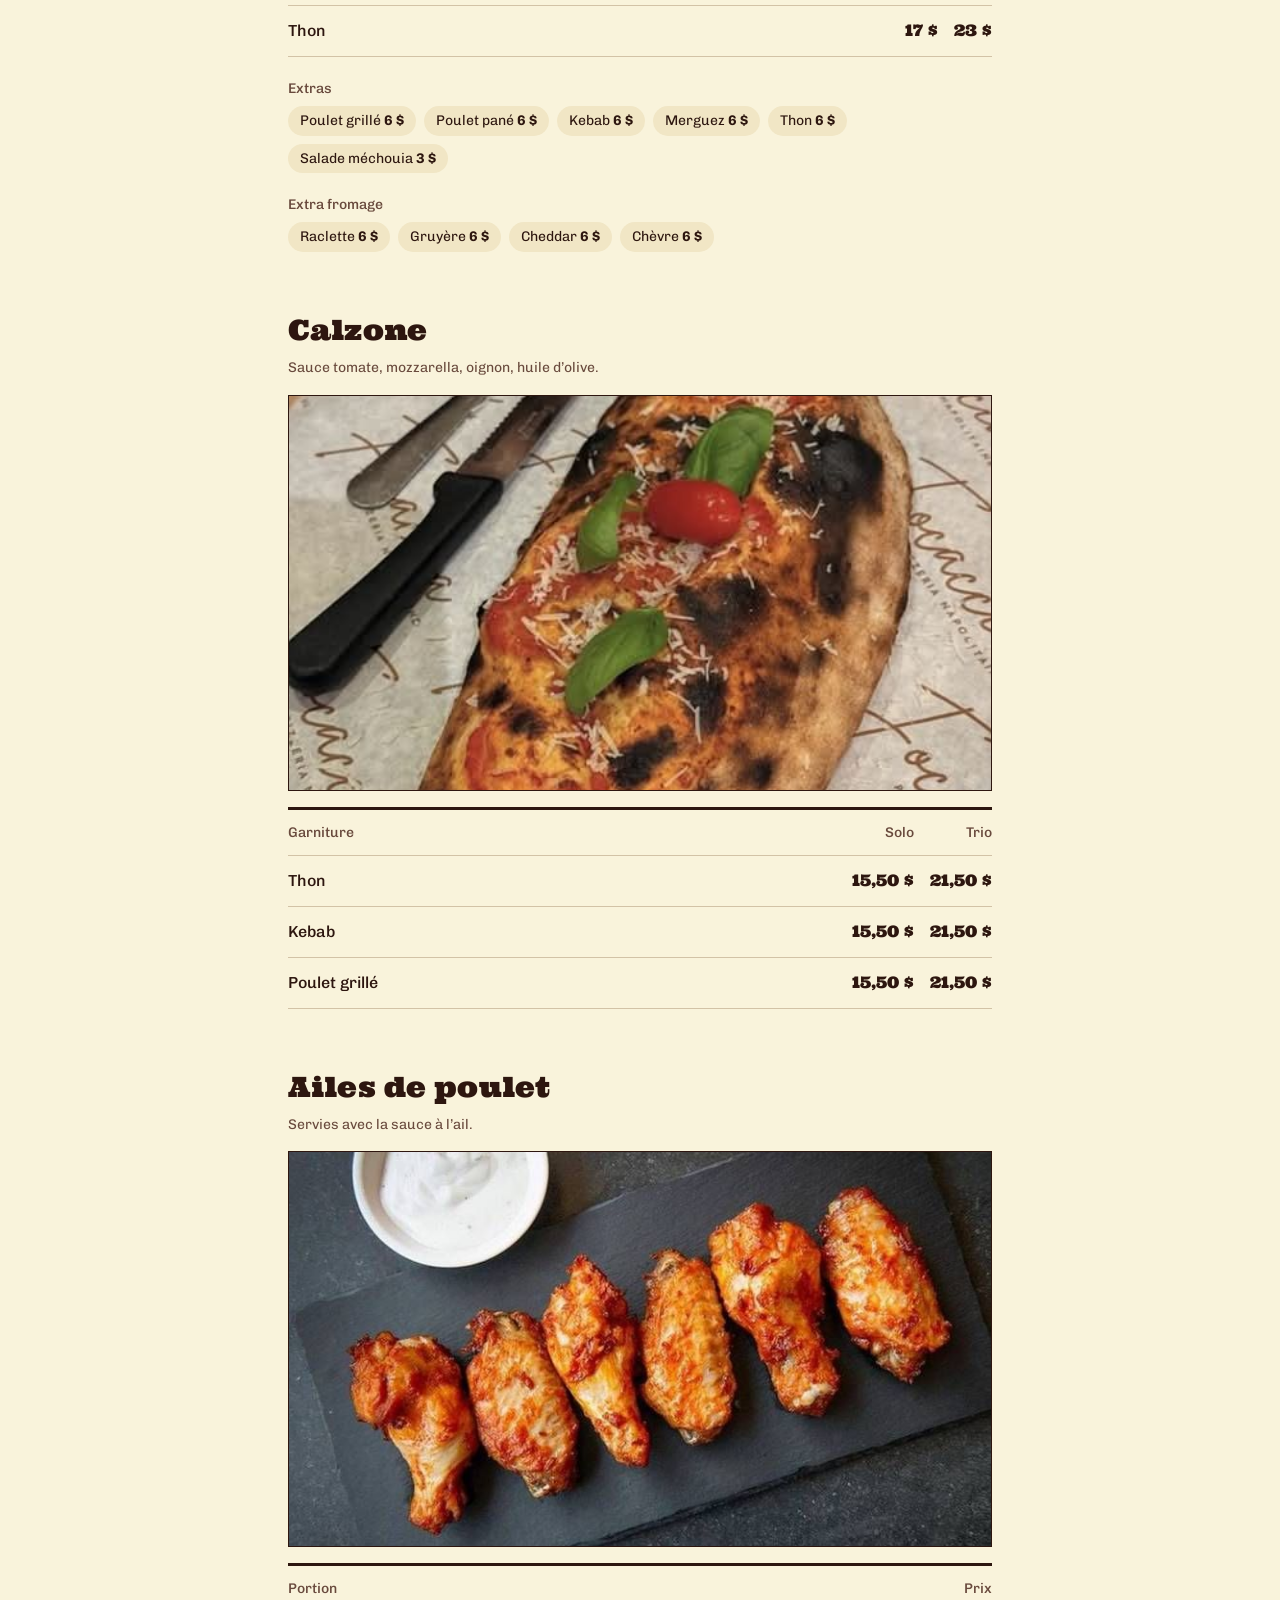
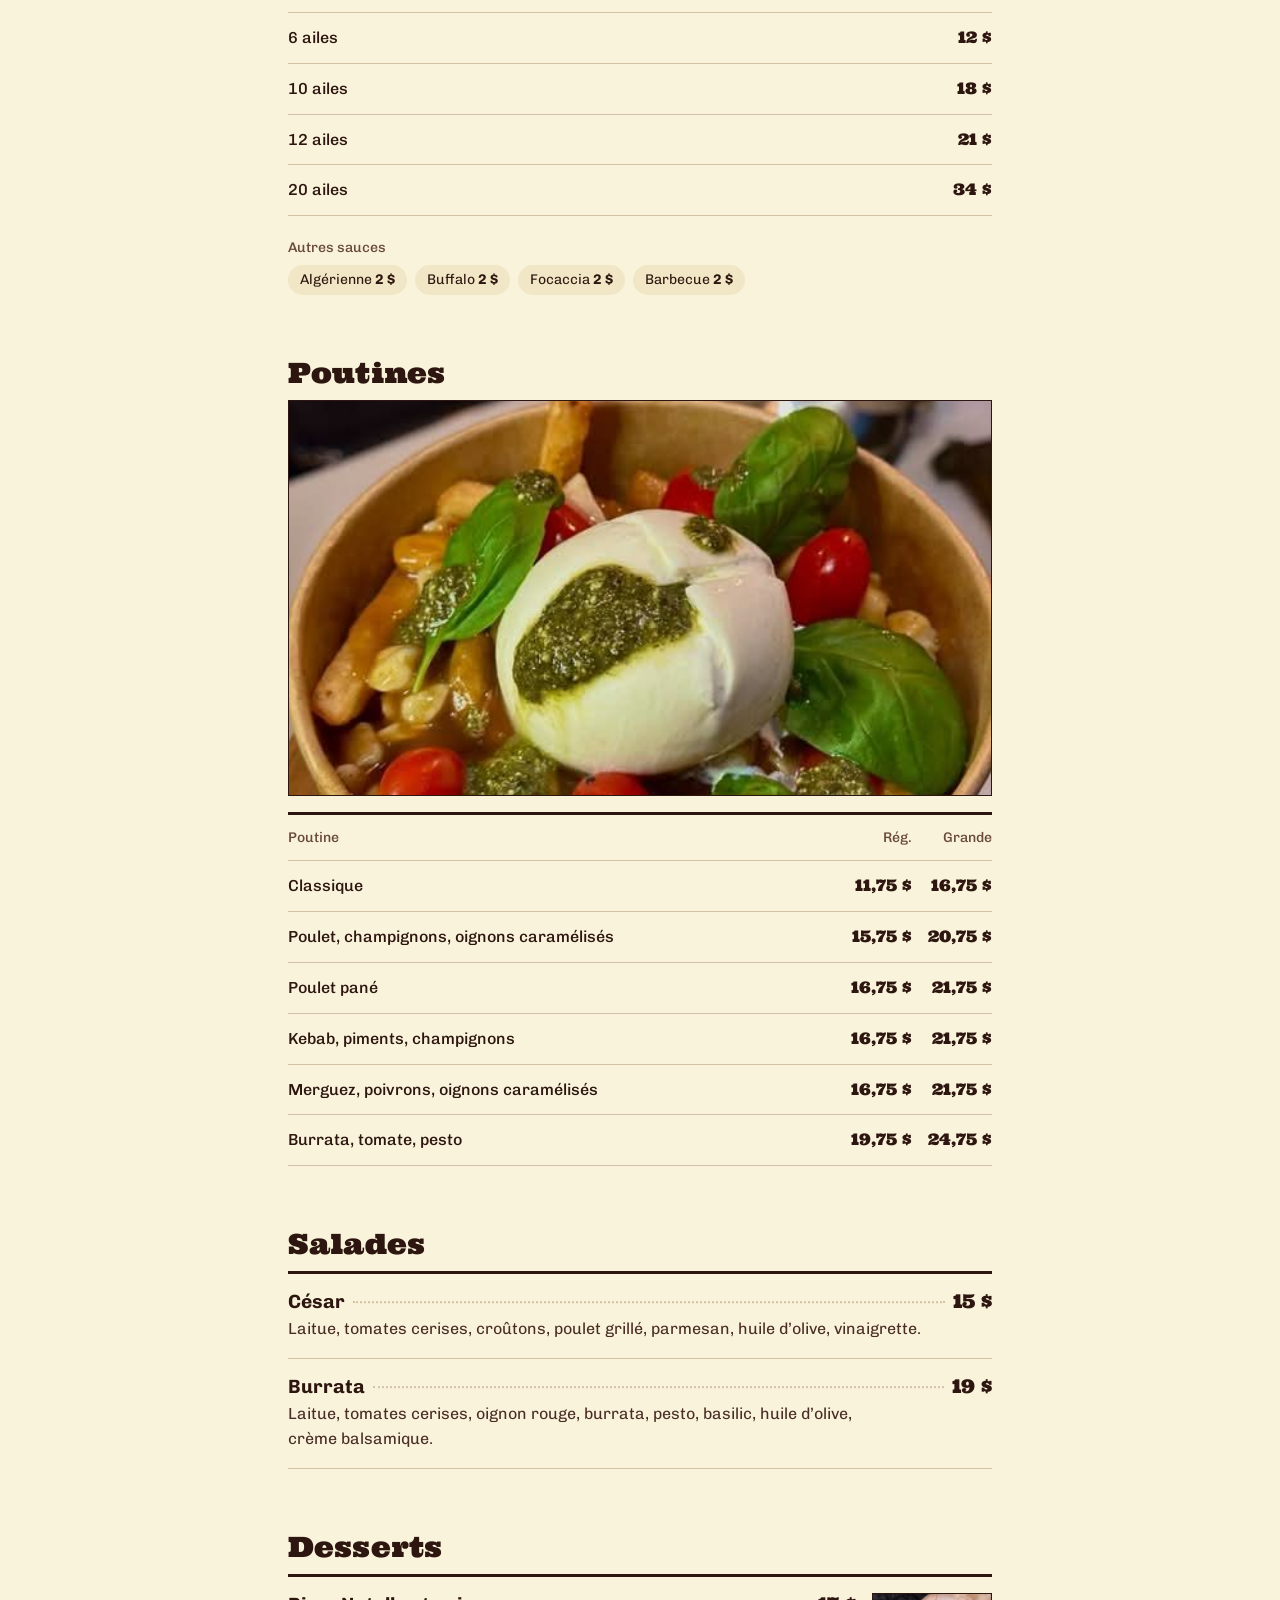
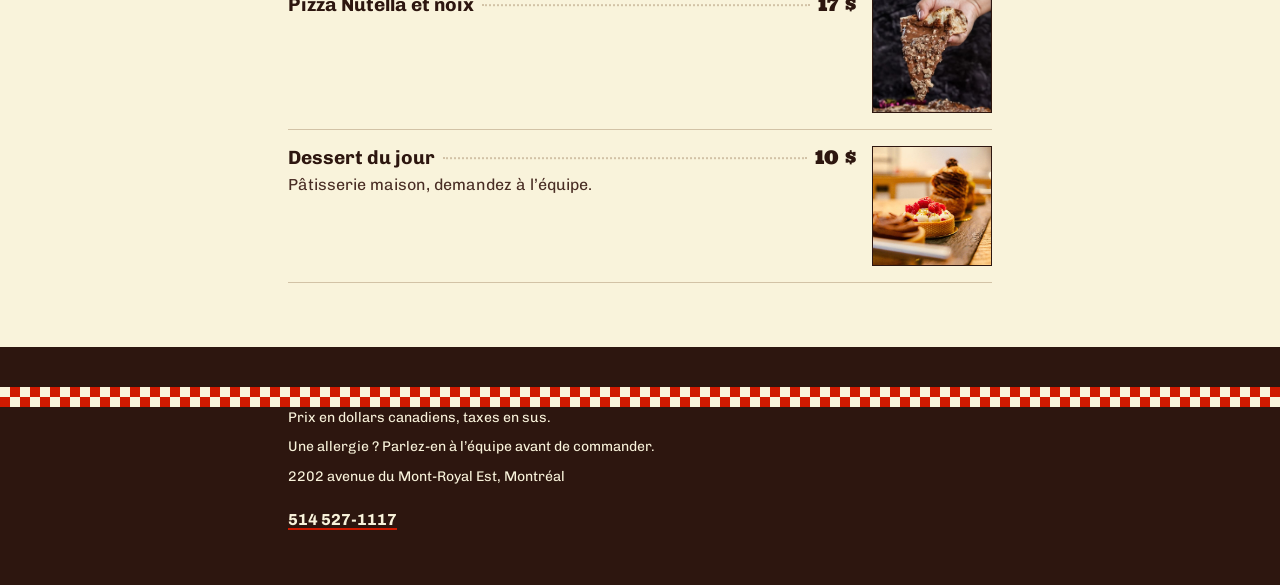
==== commit 7539d256: "Baguette farcie : sauce blanche et harissa dans la description Co-Authored-By: Claude Opus 5.5 <nore" ====
--- a/docs/index.html
+++ b/docs/index.html
@@ -23,7 +23,7 @@
 <nav class="container cat-grid-wrap" aria-label="Aller à une catégorie"><ul class="cat-grid"><li><a href="#pizzas"><img class="cat-photo" src="img/pizzas-margherita.jpg" alt="" width="550" height="544" decoding="async"><span>Pizzas</span></a></li><li><a href="#partager"><img class="cat-photo" src="img/photos-plats-pizza-kilometre.jpg" alt="" width="640" height="800" decoding="async"><span>À partager</span></a></li><li><a href="#chef"><img class="cat-photo" src="img/el-flouka-el-flouka.jpg" alt="" width="550" height="733" decoding="async"><span>Créations du chef</span></a></li><li><a href="#makloub"><img class="cat-photo" src="img/sandwichs-makloub-poulet-grille.jpg" alt="" width="640" height="440" decoding="async"><span>Makloub</span></a></li><li><a href="#baguette"><img class="cat-photo" src="img/sandwichs-baguette-farcie-poulet-grille.jpg" alt="" width="564" height="440" decoding="async"><span>Baguette farcie</span></a></li><li><a href="#puccia"><img class="cat-photo" src="img/sandwichs-sandwich-puccia-poulet-grille.jpg" alt="" width="550" height="541" decoding="async"><span>Puccia</span></a></li><li><a href="#calzone"><img class="cat-photo" src="img/calzone-calzone-au-thon.jpg" alt="" width="550" height="574" decoding="async"><span>Calzone</span></a></li><li><a href="#ailes"><img class="cat-photo" src="img/ailes-de-poulet-6-ailes-de-poulet.jpg" alt="" width="733" height="440" decoding="async"><span>Ailes de poulet</span></a></li><li><a href="#poutines"><img class="cat-photo" src="img/poutines-poutine-burrata-tomate-et-sauce-pesto.jpg" alt="" width="550" height="689" decoding="async"><span>Poutines</span></a></li><li><a href="#salades"><img class="cat-photo" src="img/photos-plats-salade-burrata-bol.jpg" alt="" width="800" height="800" decoding="async"><span>Salades</span></a></li><li><a href="#desserts"><img class="cat-photo" src="img/pizzas-pizza-nutella-et-noix.jpg" alt="" width="550" height="639" decoding="async"><span>Desserts</span></a></li></ul></nav>
 <nav class="tabs" aria-label="Catégories du menu"><ul class="container"><li><a href="#pizzas">Pizzas</a></li><li><a href="#partager">À partager</a></li><li><a href="#chef">Créations du chef</a></li><li><a href="#makloub">Makloub</a></li><li><a href="#baguette">Baguette farcie</a></li><li><a href="#puccia">Puccia</a></li><li><a href="#calzone">Calzone</a></li><li><a href="#ailes">Ailes de poulet</a></li><li><a href="#poutines">Poutines</a></li><li><a href="#salades">Salades</a></li><li><a href="#desserts">Desserts</a></li></ul></nav>
 <main class="container">
-<section id="pizzas" class="round" aria-labelledby="h-pizzas"><h2 id="h-pizzas">Pizzas</h2><p class="note">Pâte maturée plus de 24 heures, cuite au four à bois.</p><ul class="rows"><li class="row has-photo"><div class="row-text"><div class="row-head"><h3>Margherita</h3><span class="leader" aria-hidden="true"></span><div class="prices"><span class="price">18 $</span></div></div><p class="desc">Sauce tomate San Marzano AOP, mozzarella, fior di latte, Grana Padano, basilic, origan, huile d’olive.</p><p class="extra">Avec burrata, 8 $ de plus</p></div><img class="photo" src="img/pizzas-margherita.jpg" alt="" width="550" height="544" loading="lazy" decoding="async"></li><li class="row has-photo"><div class="row-text"><div class="row-head"><h3>Tonno</h3><span class="leader" aria-hidden="true"></span><div class="prices"><span class="price">22 $</span></div></div><p class="desc">Sauce tomate San Marzano AOP, mozzarella, fior di latte, thon entier, tomates cerises, olives, roquette, huile d’olive.</p></div><img class="photo" src="img/pizzas-tonno.jpg" alt="" width="373" height="800" loading="lazy" decoding="async"></li><li class="row has-photo"><div class="row-text"><div class="row-head"><h3>Pepperoni</h3><span class="leader" aria-hidden="true"></span><div class="prices"><span class="price">22 $</span></div></div><p class="desc">Sauce tomate San Marzano AOP, mozzarella, fior di latte, pepperoni, Parmigiano Reggiano, roquette, huile d’olive.</p></div><img class="photo" src="img/pizzas-pepperoni.jpg" alt="" width="550" height="689" loading="lazy" decoding="async"></li><li class="row has-photo"><div class="row-text"><div class="row-head"><h3>Burrattina</h3><span class="leader" aria-hidden="true"></span><div class="prices"><span class="price">28 $</span></div></div><p class="desc">Sauce tomate San Marzano AOP, mozzarella, fior di latte, Parmigiano Reggiano, burrata, pesto, basilic, roquette, tomates cerises, huile d’olive.</p></div><img class="photo" src="img/pizzas-burrattina.jpg" alt="" width="533" height="800" loading="lazy" decoding="async"></li><li class="row has-photo"><div class="row-text"><div class="row-head"><h3>Siciliana</h3><span class="leader" aria-hidden="true"></span><div class="prices"><span class="price">21 $</span></div></div><p class="desc">Sauce tomate San Marzano AOP, fior di latte, anchois, câpres, basilic, huile d’olive.</p></div><img class="photo" src="img/pizzas-napoli.jpg" alt="" width="660" height="440" loading="lazy" decoding="async"></li><li class="row has-photo"><div class="row-text"><div class="row-head"><h3>Pollo</h3><span class="leader" aria-hidden="true"></span><div class="prices"><span class="price">24 $</span></div></div><p class="desc">Sauce blanche, mozzarella, fior di latte, Grana Padano, poulet, champignons, roquette, huile d’olive.</p></div><img class="photo" src="img/pizzas-pollo.jpg" alt="" width="798" height="400" loading="lazy" decoding="async"></li><li class="row has-photo"><div class="row-text"><div class="row-head"><h3>Bovina</h3><span class="leader" aria-hidden="true"></span><div class="prices"><span class="price">23 $</span></div></div><p class="desc">Sauce tomate San Marzano AOP, mozzarella, fior di latte, Parmigiano Reggiano, viande hachée, piments, oignons.</p></div><img class="photo" src="img/pizzas-bovina.jpg" alt="" width="373" height="800" loading="lazy" decoding="async"></li><li class="row has-photo"><div class="row-text"><div class="row-head"><h3>Salmone</h3><span class="leader" aria-hidden="true"></span><div class="prices"><span class="price">25 $</span></div></div><p class="desc">Sauce blanche, mozzarella, fior di latte, saumon fumé, crème de balsamique, pesto, noix.</p></div><img class="photo" src="img/pizzas-salmone.jpg" alt="" width="550" height="488" loading="lazy" decoding="async"></li><li class="row has-photo"><div class="row-text"><div class="row-head"><h3>La Végétarienne</h3><span class="leader" aria-hidden="true"></span><div class="prices"><span class="price">21 $</span></div></div><p class="desc">Sauce tomate San Marzano AOP, mozzarella, fior di latte, légumes du jour, huile d’olive.</p></div><img class="photo" src="img/pizzas-la-vegetarienne.jpg" alt="" width="550" height="584" loading="lazy" decoding="async"></li><li class="row"><div class="row-text"><div class="row-head"><h3>La Capra</h3><span class="leader" aria-hidden="true"></span><div class="prices"><span class="price">23 $</span></div></div><p class="desc">Crème de ricotta, mozzarella, fior di latte, fromage de chèvre, miel, noix.</p></div></li><li class="row has-photo"><div class="row-text"><div class="row-head"><h3>Norma</h3><span class="leader" aria-hidden="true"></span><div class="prices"><span class="price">23 $</span></div></div><p class="desc">Sauce tomate San Marzano AOP, mozzarella, fior di latte, Grana Padano, aubergines rôties, basilic, tomates cerises, origan, huile d’olive.</p></div><img class="photo" src="img/pizzas-norma.jpg" alt="" width="550" height="465" loading="lazy" decoding="async"></li><li class="row has-photo"><div class="row-text"><div class="row-head"><h3>Mortadella</h3><span class="leader" aria-hidden="true"></span><div class="prices"><span class="price">24 $</span></div></div><p class="desc">Crème de ricotta, mozzarella, fior di latte, basilic, pistaches concassées, huile d’olive.</p></div><img class="photo" src="img/pizzas-mortadella.jpg" alt="" width="573" height="440" loading="lazy" decoding="async"></li><li class="row has-photo"><div class="row-text"><div class="row-head"><h3>Gamberetti</h3><span class="leader" aria-hidden="true"></span><div class="prices"><span class="price">25 $</span></div></div><p class="desc">Sauce blanche, mozzarella, fior di latte, Grana Padano, crevettes, pesto, tomates cerises, basilic, roquette.</p></div><img class="photo" src="img/pizzas-gamberetti.jpg" alt="" width="550" height="550" loading="lazy" decoding="async"></li><li class="row has-photo"><div class="row-text"><div class="row-head"><h3>Angeli &amp; Demoni</h3><span class="leader" aria-hidden="true"></span><div class="prices"><span class="price">24 $</span></div></div><p class="desc">Sauce tomate San Marzano AOP, mozzarella, fior di latte, Parmigiano Reggiano, stracciatella, poivrons rôtis, oignons rouges, basilic.</p></div><img class="photo" src="img/pizzas-angeli-demoni.jpg" alt="" width="506" height="800" loading="lazy" decoding="async"></li><li class="row has-photo"><div class="row-text"><div class="row-head"><h3>7 Fromaggi</h3><span class="leader" aria-hidden="true"></span><div class="prices"><span class="price">25 $</span></div></div><p class="desc">Sauce blanche, mozzarella, fior di latte, gorgonzola, chèvre, Parmigiano Reggiano, gruyère, raclette.</p></div><img class="photo" src="img/pizzas-7-fromaggi.jpg" alt="" width="550" height="733" loading="lazy" decoding="async"></li><li class="row"><div class="row-text"><div class="row-head"><h3>All Dressed</h3><span class="leader" aria-hidden="true"></span><div class="prices"><span class="price">25 $</span></div></div><p class="desc">Sauce tomate San Marzano AOP, mozzarella, fior di latte, Parmigiano Reggiano, pepperoni, poivrons, oignons, champignons.</p></div></li><li class="row"><div class="row-text"><div class="row-head"><h3>Pizza du chef</h3><span class="leader" aria-hidden="true"></span><div class="prices"><span class="price">32 $</span></div></div><p class="desc">Sauce tomate San Marzano AOP, mozzarella, fior di latte, crème de parmesan, burrata, mortadella, pistaches concassées, pesto rosso, basilic.</p></div></li></ul></section><section id="partager" aria-labelledby="h-partager"><h2 id="h-partager">À partager</h2><div class="poster"><div class="poster-text"><p class="poster-figure num">270 $</p><h3 class="poster-name">Pizza kilomètre</h3><p class="desc">La plus grande pizza du Canada, pour les fêtes et les grandes tablées.</p></div><div class="screen" aria-hidden="true"></div><img class="photo" src="img/photos-plats-pizza-kilometre.jpg" alt="" width="640" height="800" loading="lazy" decoding="async"></div><ul class="rows"><li class="row"><div class="row-text"><div class="row-head"><h3>Pizza 1 mètre</h3><span class="leader" aria-hidden="true"></span><div class="prices"><span class="price">90 $</span></div></div><p class="desc">Pour un groupe ou un anniversaire.</p></div></li><li class="row"><div class="row-text"><div class="row-head"><h3>Box Panuozzi Cosi</h3><span class="leader" aria-hidden="true"></span><div class="prices"><span class="price">45 $</span></div></div><p class="desc">Pour 2 : quatre mini sandwichs napolitains (poulet grillé, poulet pané, kebab, thon), frites et 2 boissons.</p></div></li></ul></section><section id="chef" aria-labelledby="h-chef"><h2 id="h-chef">Créations du chef</h2><p class="note">Prix solo, puis en trio.</p><ul class="rows"><li class="row has-photo"><div class="row-text"><div class="row-head"><h3>El Flouka</h3><span class="leader" aria-hidden="true"></span><div class="prices"><span class="price"><span class="visually-hidden">Solo </span>21 $</span><span class="price-alt">Trio 27 $</span></div></div><p class="desc">Croûte farcie à la mozzarella, sauce tomate, sauce focaccia, crème de ricotta, fior di latte, harissa, poulet pané, Parmigiano Reggiano, tomates cerises, roquette, pesto.</p></div><img class="photo" src="img/el-flouka-el-flouka.jpg" alt="" width="550" height="733" loading="lazy" decoding="async"></li><li class="row has-photo"><div class="row-text"><div class="row-head"><h3>El Napoletano</h3><span class="leader" aria-hidden="true"></span><div class="prices"><span class="price"><span class="visually-hidden">Solo </span>21 $</span><span class="price-alt">Trio 27 $</span></div></div><p class="desc">Mortadella, burrata, fior di latte, tomates cerises, roquette, pesto, pistache, crème de balsamique.</p></div><img class="photo" src="img/el-flouka-el-napoletano.jpg" alt="" width="337" height="600" loading="lazy" decoding="async"></li></ul></section><section id="makloub" aria-labelledby="h-makloub"><h2 id="h-makloub">Makloub</h2><img class="photo photo-wide" src="img/sandwichs-makloub-poulet-grille.jpg" alt="" width="640" height="440" loading="lazy" decoding="async"><p class="note">Mozzarella, laitue, tomate, poivrons rôtis, oignons caramélisés.</p><div class="sauce-box"><p class="sauces"><strong>Sauces incluses :</strong> Ail, algérienne.</p><p class="sauces-add">Sauces gratuites</p><ul class="chips"><li>Harissa</li><li>Ketchup</li></ul><p class="sauces-add">Sauces payantes</p><ul class="chips"><li>Barbecue <span class="num">2 $</span></li><li>Sauce focaccia <span class="num">2 $</span></li><li>Pesto <span class="num">2 $</span></li></ul></div><p class="note">En solo ou en trio.</p><table class="prices-table"><thead><tr><th scope="col">Garniture</th><th scope="col" class="num">Solo</th><th scope="col" class="num">Trio</th></tr></thead><tbody><tr><th scope="row">Poulet grillé</th><td class="num">16 $</td><td class="num">22 $</td></tr><tr><th scope="row">Poulet pané</th><td class="num">17 $</td><td class="num">23 $</td></tr><tr><th scope="row">Kebab</th><td class="num">16 $</td><td class="num">22 $</td></tr><tr><th scope="row">Merguez</th><td class="num">17 $</td><td class="num">23 $</td></tr><tr><th scope="row">Thon</th><td class="num">17 $</td><td class="num">23 $</td></tr></tbody></table><div class="extras"><h3>Extras</h3><ul class="chips"><li>Poulet grillé <span class="num">6 $</span></li><li>Poulet pané <span class="num">6 $</span></li><li>Kebab <span class="num">6 $</span></li><li>Merguez <span class="num">6 $</span></li><li>Thon <span class="num">6 $</span></li><li>Salade méchouia <span class="num">3 $</span></li></ul></div><div class="extras"><h3>Extra fromage</h3><ul class="chips"><li>Raclette <span class="num">6 $</span></li><li>Gruyère <span class="num">6 $</span></li><li>Cheddar <span class="num">6 $</span></li><li>Chèvre <span class="num">6 $</span></li></ul></div></section><section id="baguette" aria-labelledby="h-baguette"><h2 id="h-baguette">Baguette farcie</h2><img class="photo photo-wide" src="img/sandwichs-baguette-farcie-poulet-grille.jpg" alt="" width="564" height="440" loading="lazy" decoding="async"><p class="note">Mozzarella, cheddar.</p><p class="note">En solo ou en trio.</p><table class="prices-table"><thead><tr><th scope="col">Garniture</th><th scope="col" class="num">Solo</th><th scope="col" class="num">Trio</th></tr></thead><tbody><tr><th scope="row">Poulet grillé</th><td class="num">16 $</td><td class="num">22 $</td></tr><tr><th scope="row">Poulet pané</th><td class="num">17 $</td><td class="num">23 $</td></tr><tr><th scope="row">Kebab</th><td class="num">16 $</td><td class="num">22 $</td></tr><tr><th scope="row">Merguez</th><td class="num">17 $</td><td class="num">23 $</td></tr><tr><th scope="row">Thon</th><td class="num">17 $</td><td class="num">23 $</td></tr></tbody></table><div class="extras"><h3>Extras</h3><ul class="chips"><li>Poulet grillé <span class="num">6 $</span></li><li>Poulet pané <span class="num">6 $</span></li><li>Kebab <span class="num">6 $</span></li><li>Merguez <span class="num">6 $</span></li><li>Thon <span class="num">6 $</span></li><li>Salade méchouia <span class="num">3 $</span></li></ul></div><div class="extras"><h3>Extra fromage</h3><ul class="chips"><li>Raclette <span class="num">6 $</span></li><li>Gruyère <span class="num">6 $</span></li><li>Cheddar <span class="num">6 $</span></li><li>Chèvre <span class="num">6 $</span></li></ul></div></section><section id="puccia" aria-labelledby="h-puccia"><h2 id="h-puccia">Puccia</h2><img class="photo photo-wide" src="img/sandwichs-sandwich-puccia-poulet-grille.jpg" alt="" width="550" height="541" loading="lazy" decoding="async"><p class="note">Mozzarella, gruyère, laitue, oignons caramélisés, tomate, poivrons rôtis.</p><div class="sauce-box"><p class="sauces"><strong>Sauces incluses :</strong> Ail, algérienne, pesto, sauce focaccia.</p><p class="sauces-add">Sauces gratuites</p><ul class="chips"><li>Harissa</li><li>Ketchup</li></ul><p class="sauces-add">Sauces payantes</p><ul class="chips"><li>Barbecue <span class="num">2 $</span></li></ul></div><p class="note">En solo ou en trio.</p><table class="prices-table"><thead><tr><th scope="col">Garniture</th><th scope="col" class="num">Solo</th><th scope="col" class="num">Trio</th></tr></thead><tbody><tr><th scope="row">Poulet grillé</th><td class="num">16 $</td><td class="num">22 $</td></tr><tr><th scope="row">Poulet pané</th><td class="num">17 $</td><td class="num">23 $</td></tr><tr><th scope="row">Kebab</th><td class="num">16 $</td><td class="num">22 $</td></tr><tr><th scope="row">Merguez</th><td class="num">17 $</td><td class="num">23 $</td></tr><tr><th scope="row">Thon</th><td class="num">17 $</td><td class="num">23 $</td></tr></tbody></table><div class="extras"><h3>Extras</h3><ul class="chips"><li>Poulet grillé <span class="num">6 $</span></li><li>Poulet pané <span class="num">6 $</span></li><li>Kebab <span class="num">6 $</span></li><li>Merguez <span class="num">6 $</span></li><li>Thon <span class="num">6 $</span></li><li>Salade méchouia <span class="num">3 $</span></li></ul></div><div class="extras"><h3>Extra fromage</h3><ul class="chips"><li>Raclette <span class="num">6 $</span></li><li>Gruyère <span class="num">6 $</span></li><li>Cheddar <span class="num">6 $</span></li><li>Chèvre <span class="num">6 $</span></li></ul></div></section><section id="calzone" aria-labelledby="h-calzone"><h2 id="h-calzone">Calzone</h2><p class="note">Sauce tomate, mozzarella, oignon, huile d’olive.</p><img class="photo photo-wide" src="img/calzone-calzone-au-thon.jpg" alt="" width="550" height="574" loading="lazy" decoding="async"><table class="prices-table"><thead><tr><th scope="col">Garniture</th><th scope="col" class="num">Solo</th><th scope="col" class="num">Trio</th></tr></thead><tbody><tr><th scope="row">Thon</th><td class="num">15,50 $</td><td class="num">21,50 $</td></tr><tr><th scope="row">Kebab</th><td class="num">15,50 $</td><td class="num">21,50 $</td></tr><tr><th scope="row">Poulet grillé</th><td class="num">15,50 $</td><td class="num">21,50 $</td></tr></tbody></table></section><section id="ailes" aria-labelledby="h-ailes"><h2 id="h-ailes">Ailes de poulet</h2><p class="note">Servies avec la sauce à l’ail.</p><img class="photo photo-wide" src="img/ailes-de-poulet-6-ailes-de-poulet.jpg" alt="" width="733" height="440" loading="lazy" decoding="async"><table class="prices-table"><thead><tr><th scope="col">Portion</th><th scope="col" class="num">Prix</th></tr></thead><tbody><tr><th scope="row">6 ailes</th><td class="num">12 $</td></tr><tr><th scope="row">10 ailes</th><td class="num">18 $</td></tr><tr><th scope="row">12 ailes</th><td class="num">21 $</td></tr><tr><th scope="row">20 ailes</th><td class="num">34 $</td></tr></tbody></table><div class="extras"><h3>Autres sauces</h3><ul class="chips"><li>Algérienne <span class="num">2 $</span></li><li>Buffalo <span class="num">2 $</span></li><li>Focaccia <span class="num">2 $</span></li><li>Barbecue <span class="num">2 $</span></li></ul></div></section><section id="poutines" aria-labelledby="h-poutines"><h2 id="h-poutines">Poutines</h2><img class="photo photo-wide" src="img/poutines-poutine-burrata-tomate-et-sauce-pesto.jpg" alt="" width="550" height="689" loading="lazy" decoding="async"><table class="prices-table"><thead><tr><th scope="col">Poutine</th><th scope="col" class="num">Rég.</th><th scope="col" class="num">Grande</th></tr></thead><tbody><tr><th scope="row">Classique</th><td class="num">11,75 $</td><td class="num">16,75 $</td></tr><tr><th scope="row">Poulet, champignons, oignons caramélisés</th><td class="num">15,75 $</td><td class="num">20,75 $</td></tr><tr><th scope="row">Poulet pané</th><td class="num">16,75 $</td><td class="num">21,75 $</td></tr><tr><th scope="row">Kebab, piments, champignons</th><td class="num">16,75 $</td><td class="num">21,75 $</td></tr><tr><th scope="row">Merguez, poivrons, oignons caramélisés</th><td class="num">16,75 $</td><td class="num">21,75 $</td></tr><tr><th scope="row">Burrata, tomate, pesto</th><td class="num">19,75 $</td><td class="num">24,75 $</td></tr></tbody></table></section><section id="salades" aria-labelledby="h-salades"><h2 id="h-salades">Salades</h2><ul class="rows"><li class="row"><div class="row-text"><div class="row-head"><h3>César</h3><span class="leader" aria-hidden="true"></span><div class="prices"><span class="price">15 $</span></div></div><p class="desc">Laitue, tomates cerises, croûtons, poulet grillé, parmesan, huile d’olive, vinaigrette.</p></div></li><li class="row"><div class="row-text"><div class="row-head"><h3>Burrata</h3><span class="leader" aria-hidden="true"></span><div class="prices"><span class="price">19 $</span></div></div><p class="desc">Laitue, tomates cerises, oignon rouge, burrata, pesto, basilic, huile d’olive, crème balsamique.</p></div></li></ul></section><section id="desserts" aria-labelledby="h-desserts"><h2 id="h-desserts">Desserts</h2><ul class="rows"><li class="row has-photo"><div class="row-text"><div class="row-head"><h3>Pizza Nutella et noix</h3><span class="leader" aria-hidden="true"></span><div class="prices"><span class="price">17 $</span></div></div></div><img class="photo" src="img/pizzas-pizza-nutella-et-noix.jpg" alt="" width="550" height="639" loading="lazy" decoding="async"></li><li class="row has-photo"><div class="row-text"><div class="row-head"><h3>Dessert du jour</h3><span class="leader" aria-hidden="true"></span><div class="prices"><span class="price">10 $</span></div></div><p class="desc">Pâtisserie maison, demandez à l’équipe.</p></div><img class="photo" src="img/photos-plats-desserts-maison.jpg" alt="" width="800" height="798" loading="lazy" decoding="async"></li></ul></section>
+<section id="pizzas" class="round" aria-labelledby="h-pizzas"><h2 id="h-pizzas">Pizzas</h2><p class="note">Pâte maturée plus de 24 heures, cuite au four à bois.</p><ul class="rows"><li class="row has-photo"><div class="row-text"><div class="row-head"><h3>Margherita</h3><span class="leader" aria-hidden="true"></span><div class="prices"><span class="price">18 $</span></div></div><p class="desc">Sauce tomate San Marzano AOP, mozzarella, fior di latte, Grana Padano, basilic, origan, huile d’olive.</p><p class="extra">Avec burrata, 8 $ de plus</p></div><img class="photo" src="img/pizzas-margherita.jpg" alt="" width="550" height="544" loading="lazy" decoding="async"></li><li class="row has-photo"><div class="row-text"><div class="row-head"><h3>Tonno</h3><span class="leader" aria-hidden="true"></span><div class="prices"><span class="price">22 $</span></div></div><p class="desc">Sauce tomate San Marzano AOP, mozzarella, fior di latte, thon entier, tomates cerises, olives, roquette, huile d’olive.</p></div><img class="photo" src="img/pizzas-tonno.jpg" alt="" width="373" height="800" loading="lazy" decoding="async"></li><li class="row has-photo"><div class="row-text"><div class="row-head"><h3>Pepperoni</h3><span class="leader" aria-hidden="true"></span><div class="prices"><span class="price">22 $</span></div></div><p class="desc">Sauce tomate San Marzano AOP, mozzarella, fior di latte, pepperoni, Parmigiano Reggiano, roquette, huile d’olive.</p></div><img class="photo" src="img/pizzas-pepperoni.jpg" alt="" width="550" height="689" loading="lazy" decoding="async"></li><li class="row has-photo"><div class="row-text"><div class="row-head"><h3>Burrattina</h3><span class="leader" aria-hidden="true"></span><div class="prices"><span class="price">28 $</span></div></div><p class="desc">Sauce tomate San Marzano AOP, mozzarella, fior di latte, Parmigiano Reggiano, burrata, pesto, basilic, roquette, tomates cerises, huile d’olive.</p></div><img class="photo" src="img/pizzas-burrattina.jpg" alt="" width="533" height="800" loading="lazy" decoding="async"></li><li class="row has-photo"><div class="row-text"><div class="row-head"><h3>Siciliana</h3><span class="leader" aria-hidden="true"></span><div class="prices"><span class="price">21 $</span></div></div><p class="desc">Sauce tomate San Marzano AOP, fior di latte, anchois, câpres, basilic, huile d’olive.</p></div><img class="photo" src="img/pizzas-napoli.jpg" alt="" width="660" height="440" loading="lazy" decoding="async"></li><li class="row has-photo"><div class="row-text"><div class="row-head"><h3>Pollo</h3><span class="leader" aria-hidden="true"></span><div class="prices"><span class="price">24 $</span></div></div><p class="desc">Sauce blanche, mozzarella, fior di latte, Grana Padano, poulet, champignons, roquette, huile d’olive.</p></div><img class="photo" src="img/pizzas-pollo.jpg" alt="" width="798" height="400" loading="lazy" decoding="async"></li><li class="row has-photo"><div class="row-text"><div class="row-head"><h3>Bovina</h3><span class="leader" aria-hidden="true"></span><div class="prices"><span class="price">23 $</span></div></div><p class="desc">Sauce tomate San Marzano AOP, mozzarella, fior di latte, Parmigiano Reggiano, viande hachée, piments, oignons.</p></div><img class="photo" src="img/pizzas-bovina.jpg" alt="" width="373" height="800" loading="lazy" decoding="async"></li><li class="row has-photo"><div class="row-text"><div class="row-head"><h3>Salmone</h3><span class="leader" aria-hidden="true"></span><div class="prices"><span class="price">25 $</span></div></div><p class="desc">Sauce blanche, mozzarella, fior di latte, saumon fumé, crème de balsamique, pesto, noix.</p></div><img class="photo" src="img/pizzas-salmone.jpg" alt="" width="550" height="488" loading="lazy" decoding="async"></li><li class="row has-photo"><div class="row-text"><div class="row-head"><h3>La Végétarienne</h3><span class="leader" aria-hidden="true"></span><div class="prices"><span class="price">21 $</span></div></div><p class="desc">Sauce tomate San Marzano AOP, mozzarella, fior di latte, légumes du jour, huile d’olive.</p></div><img class="photo" src="img/pizzas-la-vegetarienne.jpg" alt="" width="550" height="584" loading="lazy" decoding="async"></li><li class="row"><div class="row-text"><div class="row-head"><h3>La Capra</h3><span class="leader" aria-hidden="true"></span><div class="prices"><span class="price">23 $</span></div></div><p class="desc">Crème de ricotta, mozzarella, fior di latte, fromage de chèvre, miel, noix.</p></div></li><li class="row has-photo"><div class="row-text"><div class="row-head"><h3>Norma</h3><span class="leader" aria-hidden="true"></span><div class="prices"><span class="price">23 $</span></div></div><p class="desc">Sauce tomate San Marzano AOP, mozzarella, fior di latte, Grana Padano, aubergines rôties, basilic, tomates cerises, origan, huile d’olive.</p></div><img class="photo" src="img/pizzas-norma.jpg" alt="" width="550" height="465" loading="lazy" decoding="async"></li><li class="row has-photo"><div class="row-text"><div class="row-head"><h3>Mortadella</h3><span class="leader" aria-hidden="true"></span><div class="prices"><span class="price">24 $</span></div></div><p class="desc">Crème de ricotta, mozzarella, fior di latte, basilic, pistaches concassées, huile d’olive.</p></div><img class="photo" src="img/pizzas-mortadella.jpg" alt="" width="573" height="440" loading="lazy" decoding="async"></li><li class="row has-photo"><div class="row-text"><div class="row-head"><h3>Gamberetti</h3><span class="leader" aria-hidden="true"></span><div class="prices"><span class="price">25 $</span></div></div><p class="desc">Sauce blanche, mozzarella, fior di latte, Grana Padano, crevettes, pesto, tomates cerises, basilic, roquette.</p></div><img class="photo" src="img/pizzas-gamberetti.jpg" alt="" width="550" height="550" loading="lazy" decoding="async"></li><li class="row has-photo"><div class="row-text"><div class="row-head"><h3>Angeli &amp; Demoni</h3><span class="leader" aria-hidden="true"></span><div class="prices"><span class="price">24 $</span></div></div><p class="desc">Sauce tomate San Marzano AOP, mozzarella, fior di latte, Parmigiano Reggiano, stracciatella, poivrons rôtis, oignons rouges, basilic.</p></div><img class="photo" src="img/pizzas-angeli-demoni.jpg" alt="" width="506" height="800" loading="lazy" decoding="async"></li><li class="row has-photo"><div class="row-text"><div class="row-head"><h3>7 Fromaggi</h3><span class="leader" aria-hidden="true"></span><div class="prices"><span class="price">25 $</span></div></div><p class="desc">Sauce blanche, mozzarella, fior di latte, gorgonzola, chèvre, Parmigiano Reggiano, gruyère, raclette.</p></div><img class="photo" src="img/pizzas-7-fromaggi.jpg" alt="" width="550" height="733" loading="lazy" decoding="async"></li><li class="row"><div class="row-text"><div class="row-head"><h3>All Dressed</h3><span class="leader" aria-hidden="true"></span><div class="prices"><span class="price">25 $</span></div></div><p class="desc">Sauce tomate San Marzano AOP, mozzarella, fior di latte, Parmigiano Reggiano, pepperoni, poivrons, oignons, champignons.</p></div></li><li class="row"><div class="row-text"><div class="row-head"><h3>Pizza du chef</h3><span class="leader" aria-hidden="true"></span><div class="prices"><span class="price">32 $</span></div></div><p class="desc">Sauce tomate San Marzano AOP, mozzarella, fior di latte, crème de parmesan, burrata, mortadella, pistaches concassées, pesto rosso, basilic.</p></div></li></ul></section><section id="partager" aria-labelledby="h-partager"><h2 id="h-partager">À partager</h2><div class="poster"><div class="poster-text"><p class="poster-figure num">270 $</p><h3 class="poster-name">Pizza kilomètre</h3><p class="desc">La plus grande pizza du Canada, pour les fêtes et les grandes tablées.</p></div><div class="screen" aria-hidden="true"></div><img class="photo" src="img/photos-plats-pizza-kilometre.jpg" alt="" width="640" height="800" loading="lazy" decoding="async"></div><ul class="rows"><li class="row"><div class="row-text"><div class="row-head"><h3>Pizza 1 mètre</h3><span class="leader" aria-hidden="true"></span><div class="prices"><span class="price">90 $</span></div></div><p class="desc">Pour un groupe ou un anniversaire.</p></div></li><li class="row"><div class="row-text"><div class="row-head"><h3>Box Panuozzi Cosi</h3><span class="leader" aria-hidden="true"></span><div class="prices"><span class="price">45 $</span></div></div><p class="desc">Pour 2 : quatre mini sandwichs napolitains (poulet grillé, poulet pané, kebab, thon), frites et 2 boissons.</p></div></li></ul></section><section id="chef" aria-labelledby="h-chef"><h2 id="h-chef">Créations du chef</h2><p class="note">Prix solo, puis en trio.</p><ul class="rows"><li class="row has-photo"><div class="row-text"><div class="row-head"><h3>El Flouka</h3><span class="leader" aria-hidden="true"></span><div class="prices"><span class="price"><span class="visually-hidden">Solo </span>21 $</span><span class="price-alt">Trio 27 $</span></div></div><p class="desc">Croûte farcie à la mozzarella, sauce tomate, sauce focaccia, crème de ricotta, fior di latte, harissa, poulet pané, Parmigiano Reggiano, tomates cerises, roquette, pesto.</p></div><img class="photo" src="img/el-flouka-el-flouka.jpg" alt="" width="550" height="733" loading="lazy" decoding="async"></li><li class="row has-photo"><div class="row-text"><div class="row-head"><h3>El Napoletano</h3><span class="leader" aria-hidden="true"></span><div class="prices"><span class="price"><span class="visually-hidden">Solo </span>21 $</span><span class="price-alt">Trio 27 $</span></div></div><p class="desc">Mortadella, burrata, fior di latte, tomates cerises, roquette, pesto, pistache, crème de balsamique.</p></div><img class="photo" src="img/el-flouka-el-napoletano.jpg" alt="" width="337" height="600" loading="lazy" decoding="async"></li></ul></section><section id="makloub" aria-labelledby="h-makloub"><h2 id="h-makloub">Makloub</h2><img class="photo photo-wide" src="img/sandwichs-makloub-poulet-grille.jpg" alt="" width="640" height="440" loading="lazy" decoding="async"><p class="note">Mozzarella, laitue, tomate, poivrons rôtis, oignons caramélisés.</p><div class="sauce-box"><p class="sauces"><strong>Sauces incluses :</strong> Ail, algérienne.</p><p class="sauces-add">Sauces gratuites</p><ul class="chips"><li>Harissa</li><li>Ketchup</li></ul><p class="sauces-add">Sauces payantes</p><ul class="chips"><li>Barbecue <span class="num">2 $</span></li><li>Sauce focaccia <span class="num">2 $</span></li><li>Pesto <span class="num">2 $</span></li></ul></div><p class="note">En solo ou en trio.</p><table class="prices-table"><thead><tr><th scope="col">Garniture</th><th scope="col" class="num">Solo</th><th scope="col" class="num">Trio</th></tr></thead><tbody><tr><th scope="row">Poulet grillé</th><td class="num">16 $</td><td class="num">22 $</td></tr><tr><th scope="row">Poulet pané</th><td class="num">17 $</td><td class="num">23 $</td></tr><tr><th scope="row">Kebab</th><td class="num">16 $</td><td class="num">22 $</td></tr><tr><th scope="row">Merguez</th><td class="num">17 $</td><td class="num">23 $</td></tr><tr><th scope="row">Thon</th><td class="num">17 $</td><td class="num">23 $</td></tr></tbody></table><div class="extras"><h3>Extras</h3><ul class="chips"><li>Poulet grillé <span class="num">6 $</span></li><li>Poulet pané <span class="num">6 $</span></li><li>Kebab <span class="num">6 $</span></li><li>Merguez <span class="num">6 $</span></li><li>Thon <span class="num">6 $</span></li><li>Salade méchouia <span class="num">3 $</span></li></ul></div><div class="extras"><h3>Extra fromage</h3><ul class="chips"><li>Raclette <span class="num">6 $</span></li><li>Gruyère <span class="num">6 $</span></li><li>Cheddar <span class="num">6 $</span></li><li>Chèvre <span class="num">6 $</span></li></ul></div></section><section id="baguette" aria-labelledby="h-baguette"><h2 id="h-baguette">Baguette farcie</h2><img class="photo photo-wide" src="img/sandwichs-baguette-farcie-poulet-grille.jpg" alt="" width="564" height="440" loading="lazy" decoding="async"><p class="note">Sauce blanche, mozzarella, cheddar, harissa.</p><p class="note">En solo ou en trio.</p><table class="prices-table"><thead><tr><th scope="col">Garniture</th><th scope="col" class="num">Solo</th><th scope="col" class="num">Trio</th></tr></thead><tbody><tr><th scope="row">Poulet grillé</th><td class="num">16 $</td><td class="num">22 $</td></tr><tr><th scope="row">Poulet pané</th><td class="num">17 $</td><td class="num">23 $</td></tr><tr><th scope="row">Kebab</th><td class="num">16 $</td><td class="num">22 $</td></tr><tr><th scope="row">Merguez</th><td class="num">17 $</td><td class="num">23 $</td></tr><tr><th scope="row">Thon</th><td class="num">17 $</td><td class="num">23 $</td></tr></tbody></table><div class="extras"><h3>Extras</h3><ul class="chips"><li>Poulet grillé <span class="num">6 $</span></li><li>Poulet pané <span class="num">6 $</span></li><li>Kebab <span class="num">6 $</span></li><li>Merguez <span class="num">6 $</span></li><li>Thon <span class="num">6 $</span></li><li>Salade méchouia <span class="num">3 $</span></li></ul></div><div class="extras"><h3>Extra fromage</h3><ul class="chips"><li>Raclette <span class="num">6 $</span></li><li>Gruyère <span class="num">6 $</span></li><li>Cheddar <span class="num">6 $</span></li><li>Chèvre <span class="num">6 $</span></li></ul></div></section><section id="puccia" aria-labelledby="h-puccia"><h2 id="h-puccia">Puccia</h2><img class="photo photo-wide" src="img/sandwichs-sandwich-puccia-poulet-grille.jpg" alt="" width="550" height="541" loading="lazy" decoding="async"><p class="note">Mozzarella, gruyère, laitue, oignons caramélisés, tomate, poivrons rôtis.</p><div class="sauce-box"><p class="sauces"><strong>Sauces incluses :</strong> Ail, algérienne, pesto, sauce focaccia.</p><p class="sauces-add">Sauces gratuites</p><ul class="chips"><li>Harissa</li><li>Ketchup</li></ul><p class="sauces-add">Sauces payantes</p><ul class="chips"><li>Barbecue <span class="num">2 $</span></li></ul></div><p class="note">En solo ou en trio.</p><table class="prices-table"><thead><tr><th scope="col">Garniture</th><th scope="col" class="num">Solo</th><th scope="col" class="num">Trio</th></tr></thead><tbody><tr><th scope="row">Poulet grillé</th><td class="num">16 $</td><td class="num">22 $</td></tr><tr><th scope="row">Poulet pané</th><td class="num">17 $</td><td class="num">23 $</td></tr><tr><th scope="row">Kebab</th><td class="num">16 $</td><td class="num">22 $</td></tr><tr><th scope="row">Merguez</th><td class="num">17 $</td><td class="num">23 $</td></tr><tr><th scope="row">Thon</th><td class="num">17 $</td><td class="num">23 $</td></tr></tbody></table><div class="extras"><h3>Extras</h3><ul class="chips"><li>Poulet grillé <span class="num">6 $</span></li><li>Poulet pané <span class="num">6 $</span></li><li>Kebab <span class="num">6 $</span></li><li>Merguez <span class="num">6 $</span></li><li>Thon <span class="num">6 $</span></li><li>Salade méchouia <span class="num">3 $</span></li></ul></div><div class="extras"><h3>Extra fromage</h3><ul class="chips"><li>Raclette <span class="num">6 $</span></li><li>Gruyère <span class="num">6 $</span></li><li>Cheddar <span class="num">6 $</span></li><li>Chèvre <span class="num">6 $</span></li></ul></div></section><section id="calzone" aria-labelledby="h-calzone"><h2 id="h-calzone">Calzone</h2><p class="note">Sauce tomate, mozzarella, oignon, huile d’olive.</p><img class="photo photo-wide" src="img/calzone-calzone-au-thon.jpg" alt="" width="550" height="574" loading="lazy" decoding="async"><table class="prices-table"><thead><tr><th scope="col">Garniture</th><th scope="col" class="num">Solo</th><th scope="col" class="num">Trio</th></tr></thead><tbody><tr><th scope="row">Thon</th><td class="num">15,50 $</td><td class="num">21,50 $</td></tr><tr><th scope="row">Kebab</th><td class="num">15,50 $</td><td class="num">21,50 $</td></tr><tr><th scope="row">Poulet grillé</th><td class="num">15,50 $</td><td class="num">21,50 $</td></tr></tbody></table></section><section id="ailes" aria-labelledby="h-ailes"><h2 id="h-ailes">Ailes de poulet</h2><p class="note">Servies avec la sauce à l’ail.</p><img class="photo photo-wide" src="img/ailes-de-poulet-6-ailes-de-poulet.jpg" alt="" width="733" height="440" loading="lazy" decoding="async"><table class="prices-table"><thead><tr><th scope="col">Portion</th><th scope="col" class="num">Prix</th></tr></thead><tbody><tr><th scope="row">6 ailes</th><td class="num">12 $</td></tr><tr><th scope="row">10 ailes</th><td class="num">18 $</td></tr><tr><th scope="row">12 ailes</th><td class="num">21 $</td></tr><tr><th scope="row">20 ailes</th><td class="num">34 $</td></tr></tbody></table><div class="extras"><h3>Autres sauces</h3><ul class="chips"><li>Algérienne <span class="num">2 $</span></li><li>Buffalo <span class="num">2 $</span></li><li>Focaccia <span class="num">2 $</span></li><li>Barbecue <span class="num">2 $</span></li></ul></div></section><section id="poutines" aria-labelledby="h-poutines"><h2 id="h-poutines">Poutines</h2><img class="photo photo-wide" src="img/poutines-poutine-burrata-tomate-et-sauce-pesto.jpg" alt="" width="550" height="689" loading="lazy" decoding="async"><table class="prices-table"><thead><tr><th scope="col">Poutine</th><th scope="col" class="num">Rég.</th><th scope="col" class="num">Grande</th></tr></thead><tbody><tr><th scope="row">Classique</th><td class="num">11,75 $</td><td class="num">16,75 $</td></tr><tr><th scope="row">Poulet, champignons, oignons caramélisés</th><td class="num">15,75 $</td><td class="num">20,75 $</td></tr><tr><th scope="row">Poulet pané</th><td class="num">16,75 $</td><td class="num">21,75 $</td></tr><tr><th scope="row">Kebab, piments, champignons</th><td class="num">16,75 $</td><td class="num">21,75 $</td></tr><tr><th scope="row">Merguez, poivrons, oignons caramélisés</th><td class="num">16,75 $</td><td class="num">21,75 $</td></tr><tr><th scope="row">Burrata, tomate, pesto</th><td class="num">19,75 $</td><td class="num">24,75 $</td></tr></tbody></table></section><section id="salades" aria-labelledby="h-salades"><h2 id="h-salades">Salades</h2><ul class="rows"><li class="row"><div class="row-text"><div class="row-head"><h3>César</h3><span class="leader" aria-hidden="true"></span><div class="prices"><span class="price">15 $</span></div></div><p class="desc">Laitue, tomates cerises, croûtons, poulet grillé, parmesan, huile d’olive, vinaigrette.</p></div></li><li class="row"><div class="row-text"><div class="row-head"><h3>Burrata</h3><span class="leader" aria-hidden="true"></span><div class="prices"><span class="price">19 $</span></div></div><p class="desc">Laitue, tomates cerises, oignon rouge, burrata, pesto, basilic, huile d’olive, crème balsamique.</p></div></li></ul></section><section id="desserts" aria-labelledby="h-desserts"><h2 id="h-desserts">Desserts</h2><ul class="rows"><li class="row has-photo"><div class="row-text"><div class="row-head"><h3>Pizza Nutella et noix</h3><span class="leader" aria-hidden="true"></span><div class="prices"><span class="price">17 $</span></div></div></div><img class="photo" src="img/pizzas-pizza-nutella-et-noix.jpg" alt="" width="550" height="639" loading="lazy" decoding="async"></li><li class="row has-photo"><div class="row-text"><div class="row-head"><h3>Dessert du jour</h3><span class="leader" aria-hidden="true"></span><div class="prices"><span class="price">10 $</span></div></div><p class="desc">Pâtisserie maison, demandez à l’équipe.</p></div><img class="photo" src="img/photos-plats-desserts-maison.jpg" alt="" width="800" height="798" loading="lazy" decoding="async"></li></ul></section>
 </main>
 <footer class="foot">
   <div class="checker" aria-hidden="true"></div>
